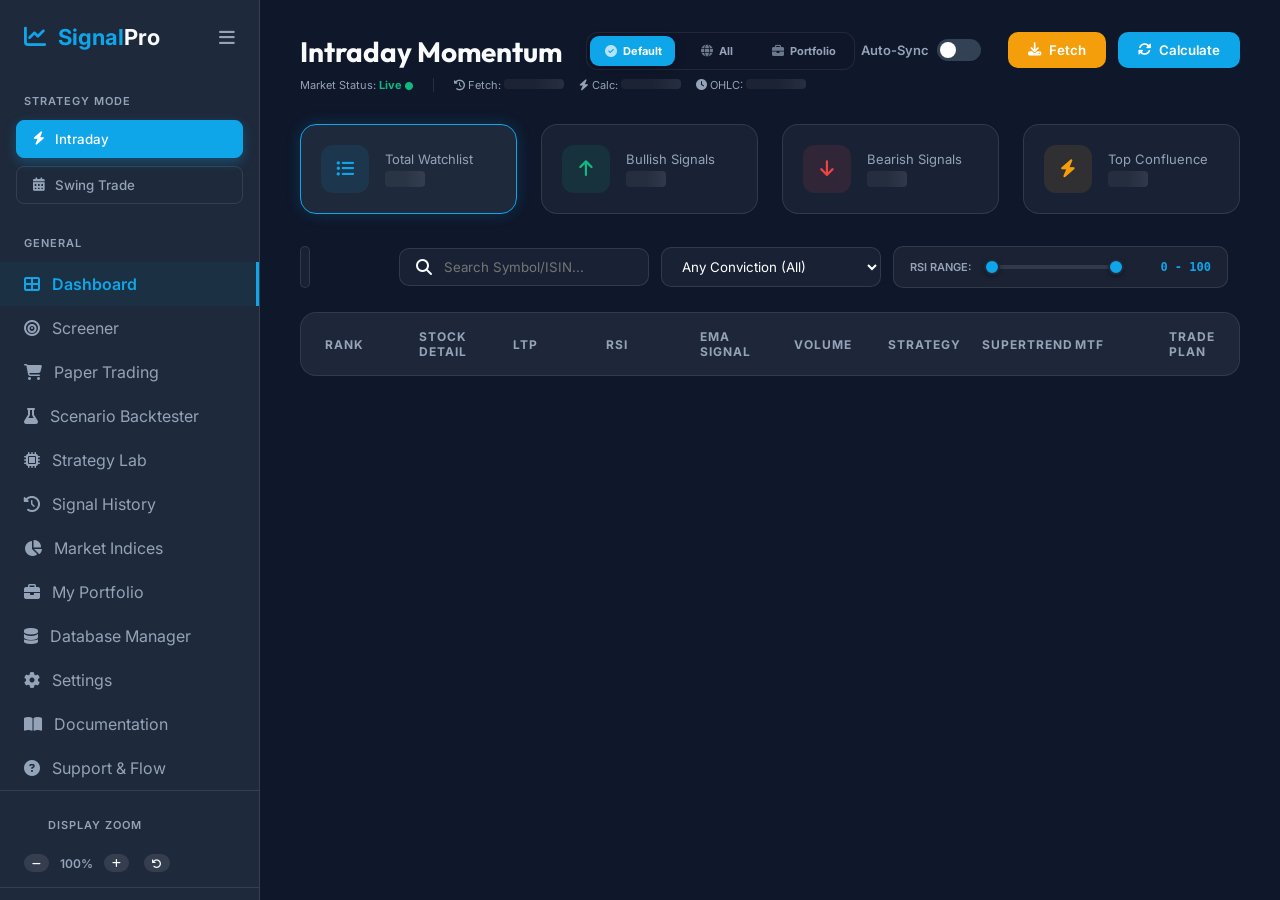
==== index.html @ bed094f0 "Improvement: Indices" ====
<!DOCTYPE html>
<html lang="en">

<head>
    <meta charset="UTF-8">
    <meta name="viewport" content="width=device-width, initial-scale=1.0">
    <title>StockSignal Pro | Indian Equity Intel</title>
    <link rel="preconnect" href="https://fonts.googleapis.com">
    <link rel="preconnect" href="https://fonts.gstatic.com" crossorigin>
    <link
        href="https://fonts.googleapis.com/css2?family=Inter:wght@300;400;500;600;700&family=Outfit:wght@400;600;700&display=swap"
        rel="stylesheet">
    <link rel="stylesheet" href="/static/styles.css" onerror="this.href='styles.css'">
    <link rel="stylesheet" href="https://cdnjs.cloudflare.com/ajax/libs/font-awesome/6.4.0/css/all.min.css">
    <link rel="icon" type="image/x-icon" href="https://v6fincorp.com/favicon.ico">
    <!-- Mermaid.js deferred to avoid blocking initial load -->
    <script defer src="https://cdn.jsdelivr.net/npm/mermaid@10/dist/mermaid.min.js"></script>
    <style>
        @keyframes skeleton-pulse {
            0% { background-position: 200% 0; }
            100% { background-position: -200% 0; }
        }
        .skeleton-box {
            height: 14px;
            background: linear-gradient(90deg, rgba(255,255,255,0.05) 25%, rgba(255,255,255,0.1) 50%, rgba(255,255,255,0.05) 75%);
            background-size: 200% 100%;
            animation: skeleton-pulse 1.5s infinite linear;
            border-radius: 4px;
            width: 100%;
        }
        .skeleton-row td {
            padding: 16px 12px !important;
        }
        .skeleton-circle {
            width: 24px;
            height: 24px;
            border-radius: 50%;
            background: linear-gradient(90deg, rgba(255,255,255,0.05) 25%, rgba(255,255,255,0.1) 50%, rgba(255,255,255,0.05) 75%);
            background-size: 200% 100%;
            animation: skeleton-pulse 1.5s infinite linear;
        }
    </style>
</head>

<body class="dark-theme">
    <div class="app-container">
        <aside class="sidebar" id="main-sidebar">
            <div class="logo">
                <div class="logo-text">
                    <i class="fas fa-chart-line"></i>
                    <span>Signal<span>Pro</span></span>
                </div>
                <button class="dock-btn" onclick="toggleSidebar()"><i class="fas fa-bars"></i></button>
            </div>

            <nav class="nav-menu">
                <div class="nav-label">Strategy Mode</div>
                <div class="mode-toggles">
                    <button id="mode-intraday" class="mode-btn active" onclick="setMode('intraday')">
                        <i class="fas fa-bolt"></i> <span>Intraday</span>
                    </button>
                    <button id="mode-swing" class="mode-btn" onclick="setMode('swing')">
                        <i class="fas fa-calendar-alt"></i> <span>Swing Trade</span>
                    </button>
                </div>

                <div class="nav-label">General</div>
                <a href="#" class="nav-item active" id="nav-dashboard" onclick="switchTab('dashboard')"><i
                        class="fas fa-th-large"></i> <span>Dashboard</span></a>
                <a href="#" class="nav-item" id="nav-pro-screener" onclick="switchTab('pro-screener')"><i
                        class="fas fa-bullseye"></i> <span>Screener</span></a>
                <a href="#" class="nav-item" id="nav-trades" onclick="switchTab('trades')"><i
                        class="fas fa-shopping-cart"></i> <span>Paper Trading</span></a>
                <a href="#" class="nav-item" id="nav-scenario-builder" onclick="switchTab('scenario-builder')"><i
                        class="fas fa-flask"></i> <span>Scenario Backtester</span></a>
                <a href="#" class="nav-item" id="nav-strategy-lab" onclick="switchTab('strategy-lab')">
                    <i class="fas fa-microchip"></i> <span>Strategy Lab</span></a>
                <a href="#" class="nav-item" id="nav-history" onclick="switchTab('history')"><i
                        class="fas fa-history"></i> <span>Signal History</span></a>
                <a href="#" class="nav-item" id="nav-indices" onclick="switchTab('indices')">
                    <i class="fas fa-chart-pie"></i> <span>Market Indices</span>
                </a>
                <a href="#" class="nav-item" id="nav-portfolio" onclick="switchTab('portfolio')">
                    <i class="fas fa-briefcase"></i> <span>My Portfolio</span>
                </a>
                <a href="#" class="nav-item" id="nav-db-manager" onclick="switchTab('db-manager')"><i
                        class="fas fa-database"></i> <span>Database Manager</span></a>
                <a href="#" class="nav-item" id="nav-settings" onclick="switchTab('settings')"><i
                        class="fas fa-cog"></i>
                    <span>Settings</span></a>
                <a href="/static/documentation.html" target="_blank" class="nav-item" id="nav-documentation">
                    <i class="fas fa-book-open"></i> <span>Documentation</span>
                </a>
                <a href="#" class="nav-item" id="nav-support" onclick="switchTab('support')"><i
                        class="fas fa-question-circle"></i>
                    <span>Support & Flow</span></a>
            </nav>

            <div class="sidebar-zoom"
                style="padding: 15px 24px; border-top: 1px solid var(--border-color); margin-top: auto;">
                <div class="nav-label" style="margin-bottom: 10px;">Display Zoom</div>
                <div style="display: flex; align-items: center; gap: 10px;">
                    <button class="btn btn-dim" style="padding: 4px 8px; font-size: 10px;"
                        onclick="adjustZoom(-0.05)"><i class="fas fa-minus"></i></button>
                    <span id="zoom-level-text"
                        style="font-size: 12px; font-weight: 600; color: var(--text-dim); min-width: 35px; text-align: center;">100%</span>
                    <button class="btn btn-dim" style="padding: 4px 8px; font-size: 10px;" onclick="adjustZoom(0.05)"><i
                            class="fas fa-plus"></i></button>
                    <button class="btn btn-dim" style="padding: 4px 8px; font-size: 10px; margin-left: 5px;"
                        onclick="resetZoom()" title="Reset"><i class="fas fa-undo"></i></button>
                </div>
            </div>

            <div class="sidebar-footer">
                <div class="user-info" style="position: relative;">
                    <img src="https://ui-avatars.com/api/?name=User+Name&background=0284c7&color=fff" alt="User">
                    <div style="flex: 1;">
                        <div class="user-name">V6 Admin</div>
                        <div class="user-status">Authorized Consultant</div>
                    </div>
                    <button class="dock-btn" onclick="logoutSession()" title="Logout"
                        style="font-size: 14px; opacity: 0.6;">
                        <i class="fas fa-sign-out-alt"></i>
                    </button>
                </div>
            </div>
        </aside>

        <!-- Main Content -->
        <main class="main-content" id="dashboard-view">
            <header class="top-header">
                <div class="header-left">
                    <div style="display: flex; align-items: center; gap: 24px;">
                        <h1 id="page-title" style="margin-bottom: 0;">Intraday Momentum</h1>
                        
                        <div class="universe-selector" id="universe-nav" style="margin-right: 0;">
                            <div class="universe-slider" id="uni-slider"></div>
                            <div class="universe-option active" onclick="setUniverse('default')" title="Standard watchlist">
                                <i class="fas fa-check-circle"></i> Default
                            </div>
                            <div class="universe-option" onclick="setUniverse('all')" title="All market stocks">
                                <i class="fas fa-globe"></i> All
                            </div>
                            <div class="universe-option" onclick="setUniverse('portfolio')" title="My demat holdings">
                                <i class="fas fa-briefcase"></i> Portfolio
                            </div>
                        </div>
                    </div>
                    <div class="subtitle text-dim"
                        style="display: flex; align-items: center; gap: 20px; font-size: 11px; margin-top: 8px;">
                        <span>Market Status: <span class="text-success" style="font-weight: 700;">Live <i
                                    class="fas fa-circle blink"></i></span></span>
                        <div
                            style="display: flex; gap: 15px; border-left: 1px solid var(--border-color); padding-left: 20px;">
                            <div><i class="fas fa-history"></i> Fetch: <span id="last-fetch-time"
                                    style="color:var(--text);font-weight:600;"><div class="skeleton-box" style="width:60px;display:inline-block;height:10px;"></div></span></div>
                            <div><i class="fas fa-bolt"></i> Calc: <span id="last-calc-time"
                                    style="color:var(--text);font-weight:600;"><div class="skeleton-box" style="width:60px;display:inline-block;height:10px;"></div></span></div>
                            <div><i class="fas fa-clock"></i> OHLC: <span id="latest-ohlc-time"
                                    style="color:var(--text);font-weight:600;"><div class="skeleton-box" style="width:60px;display:inline-block;height:10px;"></div></span></div>
                        </div>
                    </div>
                </div>
                <div class="header-right" style="display: flex; gap: 12px; align-items: center; align-self: flex-start;">
                    <div class="auto-sync-toggle"
                         style="display: flex; align-items: center; gap: 8px; margin-right: 15px;">
                        <span class="text-dim" style="font-size: 13px; font-weight: 600;"
                              id="auto-sync-label">Auto-Sync</span>
                        <label class="switch" style="margin: 0;">
                            <input type="checkbox" id="auto-sync-switch" onchange="toggleAutoSync()">
                            <span class="slider round"></span>
                        </label>
                    </div>
                    <button class="btn btn-primary" onclick="fetchMarketData()" id="fetch-data-btn"
                        style="background: var(--amber); border-color: var(--amber);">
                        <i class="fas fa-download" id="fetch-icon"></i> Fetch
                    </button>
                    <button class="btn btn-primary" onclick="stopFetch()" id="stop-fetch-btn"
                        style="background: var(--danger); border-color: var(--danger); display: none;">
                        <i class="fas fa-stop-circle"></i> Stop Fetch
                    </button>
                    <button class="btn btn-primary" onclick="refreshSignals()" id="calc-signals-btn">
                        <i class="fas fa-sync-alt" id="refresh-icon"></i> Calculate
                    </button>
                </div>
            </header>

            <!-- Stats Bar -->
            <section class="stats-grid">
                <div class="stat-card active-filter" id="card-all" onclick="setStatFilter('all')">
                    <div class="stat-icon bg-blue-trans"><i class="fas fa-list-ul"></i></div>
                    <div class="stat-info">
                        <span class="stat-label">Total Watchlist</span>
                        <span class="stat-value" id="stat-total"><div class="skeleton-box" style="width:40px;height:16px;"></div></span>
                    </div>
                </div>
                <div class="stat-card" id="card-bullish" onclick="setStatFilter('bullish')">
                    <div class="stat-icon bg-success-trans"><i class="fas fa-arrow-up"></i></div>
                    <div class="stat-info">
                        <span class="stat-label">Bullish Signals</span>
                        <span class="stat-value" id="stat-bullish"><div class="skeleton-box" style="width:40px;height:16px;"></div></span>
                    </div>
                </div>
                <div class="stat-card" id="card-bearish" onclick="setStatFilter('bearish')">
                    <div class="stat-icon bg-danger-trans"><i class="fas fa-arrow-down"></i></div>
                    <div class="stat-info">
                        <span class="stat-label">Bearish Signals</span>
                        <span class="stat-value" id="stat-bearish"><div class="skeleton-box" style="width:40px;height:16px;"></div></span>
                    </div>
                </div>
                <div class="stat-card" id="card-confluence" onclick="setStatFilter('confluence')">
                    <div class="stat-icon bg-amber-trans"><i class="fas fa-bolt"></i></div>
                    <div class="stat-info">
                        <span class="stat-label">Top Confluence</span>
                        <span class="stat-value" id="stat-confluence"><div class="skeleton-box" style="width:40px;height:16px;"></div></span>
                    </div>
                </div>
            </section>

            <!-- Refresh Progress (Initially Hidden) -->
            <!-- Isolated HUDs for Job Progress -->
            <div id="job-hud-swing" class="job-hud hidden">
                <div class="hud-main">
                    <div class="hud-info">
                        <i class="fas fa-sync fa-spin"></i>
                        <span id="hud-status-swing">Processing Swing Data...</span>
                        <span id="hud-percent-swing" class="hud-percent">0%</span>
                    </div>
                    <div class="hud-progress-track">
                        <div id="hud-bar-swing" class="hud-progress-fill" style="width: 0%;"></div>
                    </div>
                    <div class="hud-actions">
                        <button class="hud-btn" onclick="toggleHudExpand('swing')" title="Toggle Console">
                            <i class="fas fa-terminal"></i>
                        </button>
                        <button class="hud-btn stop-btn" onclick="stopFetch()" title="Emergency Stop">
                            <i class="fas fa-times-circle"></i>
                        </button>
                    </div>
                </div>
                <div id="hud-console-swing" class="hud-console hidden"></div>
            </div>

            <div id="job-hud-intraday" class="job-hud hidden">
                <div class="hud-main">
                    <div class="hud-info">
                        <i class="fas fa-bolt fa-spin"></i>
                        <span id="hud-status-intraday">Processing Intraday...</span>
                        <span id="hud-percent-intraday" class="hud-percent">0%</span>
                    </div>
                    <div class="hud-progress-track">
                        <div id="hud-bar-intraday" class="hud-progress-fill" style="width: 0%;"></div>
                    </div>
                    <div class="hud-actions">
                        <button class="hud-btn" onclick="toggleHudExpand('intraday')" title="Toggle Console">
                            <i class="fas fa-terminal"></i>
                        </button>
                        <button class="hud-btn stop-btn" onclick="stopFetch()" title="Emergency Stop">
                            <i class="fas fa-times-circle"></i>
                        </button>
                    </div>
                </div>
                <div id="hud-console-intraday" class="hud-console hidden"></div>
            </div>

            <!-- Sector Sentiment Widget -->
            <div id="sector-sentiment-container" class="sector-sentiment-bar hidden collapsed">
                <!-- Dynamic Sector Badges here -->
            </div>

            <!-- Filters and Timeframes -->
            <div class="controls-row">
                <div class="timeframe-selector" id="timeframe-container">
                    <!-- Dynamic Timeframes -->
                </div>
                <div class="filters" style="display: flex; gap: 12px; align-items: center;">
                    <div class="search-box" style="margin: 0; width: 250px;">
                        <i class="fas fa-search"></i>
                        <input type="text" id="search-input" placeholder="Search Symbol/ISIN..."
                            oninput="renderSignals()">
                    </div>
                    <select class="select-input" id="filter-rank" onchange="renderSignals()">
                        <option value="all">Any Conviction (All)</option>
                        <option value="3">Bullish Confluence (3+)</option>
                        <option value="-3">Bearish Confluence (≤ -3)</option>
                        <option value="top">Top Conviction (±4)</option>
                    </select>

                    <div class="rsi-filter-wrapper">
                        <span
                            style="font-size: 11px; font-weight: 600; color: var(--text-dim); text-transform: uppercase;">RSI
                            Range:</span>
                        <div class="rsi-slider-container">
                            <div class="rsi-slider-track"></div>
                            <div class="rsi-slider-range" id="rsi-slider-range"></div>
                            <input type="range" id="filter-rsi-min" min="0" max="100" value="0" step="1">
                            <input type="range" id="filter-rsi-max" min="0" max="100" value="100" step="1">
                        </div>
                        <div class="rsi-values" id="rsi-range-label">0 - 100</div>
                    </div>
                    <div id="main-col-toggle-container"></div>
                </div>
            </div>

            <!-- Signal Table -->
            <div class="table-container">
                <table class="signal-table" id="main-signal-table">
                    <thead>
                        <tr>
                            <th>Rank</th>
                            <th>Stock Detail</th>
                            <th>LTP</th>
                            <th>RSI</th>
                            <th>EMA Signal</th>
                            <th>Volume</th>
                            <th>Strategy</th>
                            <th>Supertrend</th>
                            <th>MTF</th>
                            <th>Trade Plan</th>
                        </tr>
                    </thead>
                    <tbody id="signal-tbody">
                        <!-- Mock Rows Generated by JS -->
                    </tbody>
                </table>
            </div>
        </main>

        <!-- SCREENER VIEW -->
        <main class="main-content hidden" id="pro-screener-view">
            <header class="top-header">
                <div class="header-left">
                    <h1 id="page-title-pro">High-Conviction Screener</h1>
                    <p class="text-dim">Absolute Rank 4-5 signals with high probability trade setups</p>
                </div>
            </header>

            <div class="controls-row"
                style="margin-bottom: 24px; padding: 12px 16px; background: rgba(0,0,0,0.2); border-radius: 12px; border: 1px solid var(--border-color);">
                <div style="display: flex; flex-wrap: wrap; gap: 12px; align-items: center; width: 100%;">
                    <!-- Row 1: Search & Basic Filters -->
                    <div class="search-box" style="margin: 0; width: 220px;">
                        <i class="fas fa-search"></i>
                        <input type="text" id="screener-search" placeholder="Search Symbol..."
                            oninput="applyScreenerFilters()">
                    </div>
                    <select class="select-input" id="screener-filter-tf" onchange="renderProScreener()"
                        style="width: 120px;">
                        <option value="all">Timeframe: All</option>
                        <option value="5m">5 Minute</option>
                        <option value="15m">15 Minute</option>
                        <option value="30m">30 Minute</option>
                        <option value="60m">1 Hour</option>
                        <option value="1d">Daily</option>
                        <option value="1w">Weekly</option>
                        <option value="1mo">Monthly</option>
                    </select>

                    <select class="select-input" id="screener-filter-dir" onchange="applyScreenerFilters()"
                        style="width: 110px;">
                        <option value="all">Direction: All</option>
                        <option value="buy">BUY Only</option>
                        <option value="sell">SELL Only</option>
                    </select>

                    <select class="select-input" id="screener-filter-strat" onchange="applyScreenerFilters()"
                        style="width: 140px;">
                        <option value="all">Trade Plan: All</option>
                        <option value="PERFECT_BUY">Perfect Buy</option>
                        <option value="PERFECT_SELL">Perfect Sell</option>
                        <option value="DMA_BOUNCE">Support Bounce</option>
                        <option value="OVEREXTENDED">Overextended</option>
                    </select>

                    <select class="select-input" id="screener-filter-custom" onchange="onScreenerCustomStrategyChange()"
                        style="max-width: 280px; border-color: var(--primary);">
                        <option value="none">Default Confluence Ranking</option>
                    </select>

                    <!-- Compact Dynamic Dynamic Inputs for Target/SL -->
                    <div
                        style="display: flex; align-items: center; gap: 14px; background: rgba(255,255,255,0.03); padding: 4px 12px; border-radius: 8px; border: 1px solid rgba(255,255,255,0.05); height: 38px;">

                        <!-- Target Range -->
                        <div style="display: flex; align-items: center; gap: 8px;">
                            <span
                                style="font-size: 10px; font-weight: 700; color: var(--success); text-transform: uppercase; white-space: nowrap;">Target</span>
                            <div
                                style="display: flex; align-items: center; background: rgba(0,0,0,0.2); border-radius: 4px; border: 1px solid var(--border-color); overflow: hidden;">
                                <input type="number" id="screener-target-min" value="0.0" step="0.5" min="0" max="100"
                                    style="width: 50px; height: 26px; background: transparent; border: none; color: var(--text-main); font-weight: 700; text-align: center; font-size: 13px;"
                                    oninput="applyScreenerFilters()" title="Min Target %">
                                <span style="opacity: 0.3; color: var(--text-dim); padding: 0 4px;">:</span>
                                <input type="number" id="screener-target-max" value="100.0" step="0.5" min="0" max="100"
                                    style="width: 50px; height: 26px; background: transparent; border: none; color: var(--text-main); font-weight: 700; text-align: center; font-size: 13px;"
                                    oninput="applyScreenerFilters()" title="Max Target %">
                                <span
                                    style="margin-right: 6px; font-size: 11px; color: var(--success); font-weight: 700; margin-left: 2px;">%</span>
                            </div>
                        </div>

                        <div style="width: 1px; height: 18px; background: var(--border-color); margin: 0 2px;"></div>

                        <!-- SL Range -->
                        <div style="display: flex; align-items: center; gap: 8px;">
                            <span
                                style="font-size: 10px; font-weight: 700; color: var(--danger); text-transform: uppercase; white-space: nowrap;">SL</span>
                            <div
                                style="display: flex; align-items: center; background: rgba(0,0,0,0.2); border-radius: 4px; border: 1px solid var(--border-color); overflow: hidden;">
                                <input type="number" id="screener-sl-min" value="0.0" step="0.2" min="0" max="100"
                                    style="width: 50px; height: 26px; background: transparent; border: none; color: var(--text-main); font-weight: 700; text-align: center; font-size: 13px;"
                                    oninput="applyScreenerFilters()" title="Min SL %">
                                <span style="opacity: 0.3; color: var(--text-dim); padding: 0 4px;">:</span>
                                <input type="number" id="screener-sl-max" value="10.0" step="0.2" min="0" max="100"
                                    style="width: 50px; height: 26px; background: transparent; border: none; color: var(--text-main); font-weight: 700; text-align: center; font-size: 13px;"
                                    oninput="applyScreenerFilters()" title="Max SL %">
                                <span
                                    style="margin-right: 6px; font-size: 11px; color: var(--danger); font-weight: 700; margin-left: 2px;">%</span>
                            </div>
                        </div>
                    </div>
                </div>
            </div>

            <div id="screener-sentiment-placeholder"></div>

            <div class="table-container">
                <table class="signal-table" id="screener-table">
                    <thead>
                        <tr>
                            <th>Conviction Rank</th>
                            <th>Stock</th>
                            <th>Current Price</th>
                            <th>Trade Plan (Strategy)</th>
                            <th class="formation-col">Formation</th>
                            <th class="pattern-name-col">Pattern Name</th>
                            <th>Accumulation Zone</th>
                            <th>Targets</th>
                            <th>Stop Loss</th>
                            <th>Score</th>
                            <th>Action</th>
                        </tr>
                    </thead>
                    <tbody id="screener-tbody">
                        <tr id="screener-empty-row">
                            <td colspan="11" style="text-align:center; padding:40px; color:var(--text-dim);">No
                                high-conviction signals found yet. Run signals calculation.</td>
                        </tr>
                    </tbody>
                </table>
            </div>
        </main>

        <!-- ACTIVE TRADES / PAPER TRADING VIEW -->
        <main class="main-content hidden" id="trades-view">
            <header class="top-header">
                <div class="header-left">
                    <h1>Active Paper Trades</h1>
                    <p class="text-dim">Track your live forward-test performance without capital risk</p>
                </div>
                <div class="header-right">
                    <div class="stat-card" style="padding: 10px 20px;">
                        <span class="label">Total P&L</span>
                        <div class="value" id="trades-total-pnl">₹0.00</div>
                    </div>
                </div>
            </header>

            <div class="table-container">
                <table class="signal-table" id="active-trades-table">
                    <thead>
                        <tr>
                            <th>Timeframe</th>
                            <th>Stock</th>
                            <th>Entry Price</th>
                            <th>LTP</th>
                            <th>Qty</th>
                            <th>P&L</th>
                            <th>P&L %</th>
                            <th>Action</th>
                        </tr>
                    </thead>
                    <tbody id="active-trades-tbody">
                        <tr>
                            <td colspan="8" style="text-align:center; padding:40px; color:var(--text-dim);">No active
                                trades. Go to Pro Screener or Dashboard to commit a trade.</td>
                        </tr>
                    </tbody>
                </table>
            </div>
        </main>

        <main class="main-content hidden" id="scenario-builder-view">
            <header class="top-header">
                <div class="header-left">
                    <h1 id="page-title-sb">Advanced Scenario Backtester</h1>
                    <p class="subtitle text-dim">Engine: <span class="text-success">Pandas-TA <i
                                class="fas fa-check-circle"></i></span></p>
                </div>
                <div class="header-right">
                    <div class="mode-toggles">
                        <button class="mode-btn active"
                            style="background: var(--success); border-color: var(--success);">HISTORICAL
                            BACKTEST</button>
                    </div>
                </div>
            </header>

            <div class="strategy-builder-form bg-card"
                style="background: var(--card-bg); border-radius: 12px; border: 1px solid var(--border-color); overflow: hidden;">
                <div
                    style="padding: 24px; border-bottom: 1px solid var(--border-color); background: rgba(14, 165, 233, 0.05);">
                    <h3 style="font-size: 18px; display: flex; align-items: center; gap: 8px; color: var(--primary);"><i
                            class="fas fa-calendar-alt"></i> Step 1: Scenario Context</h3>
                    <p class="text-dim" style="font-size: 13px; margin-top: 5px;">Define market environment constraints
                        & targeting.</p>

                    <div class="settings-grid" style="grid-template-columns: 1fr 1fr 1fr; margin-top: 16px;">
                        <div class="control-field">
                            <label>Target Stock Symbol <span class="text-dim"
                                    style="font-weight: normal;">(Optional)</span></label>
                            <input type="text" id="sb-symbol" class="select-input"
                                placeholder="Leave blank to scan ALL mapped dashboard stocks"
                                list="sb-symbol-suggestions">
                            <datalist id="sb-symbol-suggestions"></datalist>
                        </div>
                        <div class="control-field">
                            <label>Day Type / Volatility</label>
                            <select class="select-input">
                                <option>Normal Days (Mon, Wed, Fri)</option>
                                <option>Volatile/Expiry Days (Tue, Thu)</option>
                                <option>All Days</option>
                            </select>
                        </div>
                        <div class="control-field">
                            <label>Primary Timeframe</label>
                            <select id="sb-primary-tf" class="select-input">
                                <option>5 Minutes</option>
                                <option selected>15 Minutes</option>
                                <option>30 Minutes</option>
                                <option>Daily (Swing)</option>
                                <option>Weekly (Swing)</option>
                                <option>Monthly (Swing)</option>
                            </select>
                        </div>
                    </div>
                </div>

                <div style="padding: 24px; border-bottom: 1px solid var(--border-color);">
                    <h3 style="font-size: 18px; display: flex; align-items: center; gap: 8px; color: var(--success);"><i
                            class="fas fa-arrow-right-to-bracket"></i> Step 2: Staggered Entry Trigger</h3>
                    <p class="text-dim" style="font-size: 13px; margin-top: 5px;">Condition to trigger entry block
                        scaling. (e.g. BUY RSI 26-32, SELL RSI 68-78)</p>

                    <div style="display: flex; gap: 12px; align-items: center; margin-top: 16px; flex-wrap: wrap;">
                        <span class="text-main" style="font-weight: 500;">Action</span>
                        <select id="sb-action" class="select-input" style="width: auto; font-weight: bold;">
                            <option>BUY (Long) Entry</option>
                            <option>SELL (Short) Entry</option>
                        </select>
                        <span class="text-main" style="font-weight: 500; margin-left: 10px;">When</span>
                        <select class="select-input" style="width: auto;">
                            <option>RSI</option>
                            <option>EMA</option>
                        </select>
                        <span class="text-main" style="font-weight: 500;">is</span>
                        <select class="select-input" style="width: auto;">
                            <option>Between</option>
                            <option>Greater Than</option>
                            <option>Less Than</option>
                        </select>
                        <input type="number" id="sb-rsi-min" class="select-input" value="26" style="width: 80px;">
                        <span class="text-main" style="font-weight: 500;">and</span>
                        <input type="number" id="sb-rsi-max" class="select-input" value="32" style="width: 80px;">
                    </div>

                    <div
                        style="margin-top: 24px; background: rgba(0,0,0,0.2); padding: 16px; border-radius: 8px; border: 1px solid var(--border-color);">
                        <h4 style="font-size: 14px; margin-bottom: 12px;">Tranches (Averaging Down)</h4>

                        <div style="display: flex; align-items: center; gap: 12px; margin-bottom: 8px;">
                            <div style="width: 80px; font-size: 13px;" class="text-dim">Tranche 1:</div>
                            <input type="number" id="sb-tr1-weight" class="select-input" value="50"
                                style="width: 70px;"> <span class="text-dim">%</span>
                            <span class="text-dim" style="font-size: 13px;">at Base Trigger</span>
                        </div>
                        <div style="display: flex; align-items: center; gap: 12px; margin-bottom: 8px;">
                            <div style="width: 80px; font-size: 13px;" class="text-dim">Tranche 2:</div>
                            <input type="number" id="sb-tr2-weight" class="select-input" value="25"
                                style="width: 70px;"> <span class="text-dim">%</span>
                            <span class="text-dim" style="font-size: 13px;">when price drops</span>
                            <input type="number" id="sb-tr2-price" step="0.1" class="select-input" value="0.1"
                                style="width: 80px;"> <span class="text-dim">% below entry</span>
                        </div>
                        <div style="display: flex; align-items: center; gap: 12px;">
                            <div style="width: 80px; font-size: 13px;" class="text-dim">Tranche 3:</div>
                            <input type="number" id="sb-tr3-weight" class="select-input" value="25"
                                style="width: 70px;"> <span class="text-dim">%</span>
                            <span class="text-dim" style="font-size: 13px;">when price drops further by</span>
                            <input type="number" id="sb-tr3-price" step="0.1" class="select-input" value="0.1"
                                style="width: 80px;"> <span class="text-dim">%</span>
                        </div>
                    </div>
                </div>

                <div style="padding: 24px; border-bottom: 1px solid var(--border-color);">
                    <h3 style="font-size: 18px; display: flex; align-items: center; gap: 8px; color: var(--danger);"><i
                            class="fas fa-sign-out-alt"></i> Step 3: Dynamic Exits</h3>
                    <p class="text-dim" style="font-size: 13px; margin-top: 5px;">Define Stop Loss from Avg Entry, and
                        Multi-Level targets.</p>

                    <div
                        style="display: flex; align-items: center; gap: 12px; margin-top:16px; margin-bottom: 24px; background: rgba(239, 68, 68, 0.05); padding: 12px; border-radius: 8px; border: 1px dashed rgba(239, 68, 68, 0.3);">
                        <span class="text-danger" style="font-weight: 600; width: 80px;">Stop Loss:</span>
                        <input type="number" id="sb-sl" step="0.01" class="select-input" value="0.21"
                            style="width: 80px;"> <span class="text-dim">% from Average Entry</span>
                    </div>

                    <div
                        style="margin-top: 16px; background: rgba(0,0,0,0.2); padding: 16px; border-radius: 8px; border: 1px solid var(--border-color);">
                        <div style="display: flex; align-items: center; gap: 12px; margin-bottom: 16px;">
                            <div style="width: 70px; font-weight: 600; color: var(--success);">Target 1:</div>
                            <input type="number" id="sb-t1-weight" class="select-input" value="50" style="width: 70px;">
                            <span class="text-dim">% exit at Fixed P&L</span>
                            <input type="number" id="sb-t1-price" step="0.01" class="select-input" value="0.49"
                                style="width: 80px;">
                            <span class="text-dim">%</span>
                            <span class="text-main" style="font-weight: 600; margin: 0 10px;">OR</span>
                            <select id="sb-t1-trigger" class="select-input" style="width: 140px;">
                                <option value="st5">Supertrend (5m)</option>
                                <option value="st15">Supertrend (15m)</option>
                            </select>
                            <span class="text-dim">breaks.</span>
                        </div>
                        <div style="display: flex; align-items: center; gap: 12px;">
                            <div style="width: 70px; font-weight: 600; color: var(--success);">Target 2:</div>
                            <input type="number" id="sb-t2-weight" class="select-input" value="50" style="width: 70px;">
                            <span class="text-dim">% exit at Fixed P&L</span>
                            <input type="number" id="sb-t2-price" step="0.01" class="select-input" value="0.90"
                                style="width: 80px;">
                            <span class="text-dim">%</span>
                            <span class="text-main" style="font-weight: 600; margin: 0 10px;">OR</span>
                            <select id="sb-t2-trigger" class="select-input" style="width: 140px;">
                                <option value="st15">Supertrend (15m)</option>
                                <option value="st5">Supertrend (5m)</option>
                            </select>
                            <span class="text-main" style="font-weight: 500;">minus</span>
                            <input type="number" id="sb-t2-adj" step="0.1" class="select-input" value="0.2"
                                style="width: 70px;"> <span class="text-dim">%</span>
                        </div>
                    </div>
                </div>

                <div
                    style="padding: 24px; background: rgba(255,255,255,0.02); display: flex; justify-content: space-between; align-items: center;">
                    <div class="control-field" style="margin: 0; display:flex; gap: 12px; align-items: center;">
                        <label style="margin: 0;">Backtest Date Range:</label>
                        <input type="date" id="sb-date-start" class="select-input" style="width: auto;">
                        <span class="text-dim">to</span>
                        <input type="date" id="sb-date-end" class="select-input" style="width: auto;">
                    </div>
                    <button id="run-scenario-btn" onclick="runAdvancedBacktest()" class="btn btn-primary"
                        style="padding: 14px 32px; font-weight: 600; font-size: 16px;"><i class="fas fa-play"
                            style="margin-right: 8px;"></i> Run Advanced Backtest</button>
                </div>
            </div>

            <!-- Result Placeholder area -->
            <div style="margin-top: 32px; border-top: 1px solid var(--border-color); padding-top: 24px;">
                <div style="display: flex; justify-content: space-between; align-items: center; margin-bottom: 16px;">
                    <h2 style="font-size: 18px; margin: 0;">Backtest Results Grid</h2>
                    <div id="bt-col-toggle-container"></div>
                </div>
                <div id="sb-results-grid">
                    <div
                        style="background: rgba(0,0,0,0.2); border: 1px dashed var(--border-color); border-radius: 12px; padding: 60px; text-align: center; color: var(--text-dim);">
                        <i class="fas fa-chart-bar fa-3x" style="margin-bottom: 16px; opacity: 0.5;"></i>
                        <h3 style="font-weight: 500;">No Simulation Run Yet</h3>
                        <p style="font-size: 13px;">Configure your strategy parameters above and hit Run to view
                            execution
                            paths and P&L statements.</p>
                    </div>
                </div>
            </div>

        </main>

        <!-- STRATEGY LAB VIEW -->
        <main class="main-content hidden" id="strategy-lab-view">
            <div style="padding: 24px; max-width: 1400px; margin: 0 auto; height: 100%; overflow-y: auto;">
                <!-- Header -->
                <div style="margin-bottom: 32px; display: flex; justify-content: space-between; align-items: flex-end;">
                    <div>
                        <h1 style="font-size: 28px; font-weight: 800; letter-spacing: -0.5px; margin-bottom: 8px;">
                            Confluence <span style="color: var(--primary);">Lab</span> <span class="badge"
                                style="background: var(--primary-trans); color: var(--primary); font-size: 10px; padding: 2px 8px; vertical-align: middle; margin-left: 8px;">PRO</span>
                        </h1>
                        <p style="font-size: 14px; color: var(--text-dim);">Design professional algorithmic strategies
                            with segmented logic blocks.</p>
                    </div>
                    <div style="display: flex; gap: 12px; align-items: center;">
                        <button class="btn btn-dim" onclick="openStrategyHelp()"
                            style="padding: 0 16px; font-weight: 700; height: 48px; border-radius: 10px; border: 1px solid var(--primary-trans); color: var(--primary);">
                            <i class="fas fa-book" style="margin-right: 8px;"></i> Strategy Guide
                        </button>
                        <button class="btn btn-dim" id="toggle-sidebar-btn" onclick="toggleStrategySidebar()"
                            style="padding: 0 16px; font-weight: 700; height: 48px; border-radius: 10px; border: 1px solid var(--border-color); margin-right: 12px;">
                            <i class="fas fa-columns" style="margin-right: 8px;"></i> Sidebar
                        </button>
                        <button class="btn btn-dim" id="toggle-strat-form" onclick="toggleStrategyForm()"
                            style="padding: 0 16px; font-weight: 700; height: 48px; border-radius: 10px; border: 1px solid var(--border-color);">
                            <i class="fas fa-compress-alt" style="margin-right: 8px;"></i> <span
                                id="toggle-strat-text">Collapse Form</span>
                        </button>
                    </div>
                </div>

                <div id="strategy-editor-container"
                    style="display: grid; grid-template-columns: minmax(0, 1fr) 340px; gap: 24px; align-items: start; transition: all 0.3s ease;">

                    <!-- Left Column: Editor & Explainer -->
                    <div style="display: flex; flex-direction: column; gap: 24px;">

                        <!-- Segmented Strategy Editor -->
                        <div class="bg-card"
                            style="padding: 24px; border-radius: 12px; border: 1px solid var(--border-color); box-shadow: 0 10px 40px rgba(0,0,0,0.25);">

                            <!-- Header Row: Name & Action -->
                            <div
                                style="display: grid; grid-template-columns: 240px 1fr 130px 140px; gap: 16px; align-items: end; background: rgba(0,0,0,0.15); padding: 20px; border-radius: 12px; margin-bottom: 24px; border: 1px solid var(--border-color);">
                                <div class="control-field" style="margin: 0;">
                                    <label style="font-size: 11px; color: var(--primary);">Load Saved Blueprint</label>
                                    <select id="strat-id-select" class="select-input" style="height: 48px;"
                                        onchange="onStratSelectChange()">
                                        <option value="">+ New Blueprint</option>
                                    </select>
                                </div>
                                <div class="control-field" style="margin: 0;">
                                    <label style="font-size: 11px; color: var(--primary);">Blueprint Name</label>
                                    <input type="text" id="strat-name" class="select-input"
                                        placeholder="e.g. RSI Dip Buyer" style="height: 48px; font-weight: 700;">
                                </div>
                                <div class="control-field" style="margin: 0;">
                                    <label style="font-size: 11px; color: var(--primary);">Action</label>
                                    <select id="strat-side" class="select-input"
                                        style="height: 48px; font-weight: 800; color: var(--success);">
                                        <option value="BUY">BUY / LONG</option>
                                        <option value="SELL">SELL / SHORT</option>
                                    </select>
                                </div>
                                <div class="control-field" style="margin: 0;">
                                    <label style="font-size: 11px; color: var(--primary);">Base Timeframe</label>
                                    <select id="strat-timeframe" class="select-input" style="height: 48px;">
                                        <option value="1d">Daily</option>
                                        <option value="1w">Weekly</option>
                                        <option value="1mo">Monthly</option>
                                        <option value="60m">1 Hour</option>
                                        <option value="15m">15 Min</option>
                                        <option value="5m">5 Min</option>
                                    </select>
                                </div>
                            </div>

                            <!-- Global Builder Mode Toggle -->
                            <div style="display: flex; justify-content: center; margin-bottom: 32px;">
                                <div class="builder-mode-toggle">
                                    <div id="btn-global-query" class="mode-toggle-btn active"
                                        onclick="setGlobalEditorMode('query')">
                                        <i class="fas fa-code" style="margin-right: 6px;"></i> Query DSL (Coder)
                                    </div>
                                    <div id="btn-global-visual" class="mode-toggle-btn"
                                        onclick="setGlobalEditorMode('visual')">
                                        <i class="fas fa-layer-group" style="margin-right: 6px;"></i> Visual Builder
                                        (Form)
                                    </div>
                                </div>
                            </div>

                            <!-- Logic Blocks: Segmented into Entry, Exit, Risk & Growth -->
                            <div
                                style="display: grid; grid-template-columns: minmax(0, 1fr) minmax(0, 1fr); gap: 24px; margin-bottom: 24px;">
                                <!-- Column 1: Entry & Target -->
                                <div style="display: flex; flex-direction: column; gap: 24px; min-width: 0;">
                                    <div style="position: relative;">
                                        <div class="segment-header" onclick="toggleStrategySegment('entry')">
                                            <label
                                                style="display: flex; align-items: center; gap: 8px; font-size: 12px; font-weight: 800; color: var(--success); margin: 0; text-transform: uppercase; letter-spacing: 1px; cursor: pointer;">
                                                <i class="fas fa-sign-in-alt"></i> 1. Entry Condition
                                            </label>
                                            <i class="fas fa-chevron-up text-dim" id="icon-segment-entry"></i>
                                        </div>

                                        <div id="content-segment-entry" class="segment-content">
                                            <div id="container-entry-query">
                                                <textarea id="strat-entry-query" class="select-input strategy-textarea"
                                                    style="width: 100%; height: 100px; font-family: 'Fira Code', monospace; font-size: 14px; background: #0d1117; color: #e6edf3; border-radius: 8px; padding: 12px; resize: none; border: 1px solid rgba(16, 185, 129, 0.2);"
                                                    placeholder="e.g. RSI < 35 AND EMA_F > EMA_S"
                                                    oninput="updateStrategyExplainer()"></textarea>
                                            </div>

                                            <div id="container-entry-visual" class="hidden">
                                                <div id="entry-visual-rules">
                                                    <!-- Dynamic Rule Rows -->
                                                </div>
                                                <button class="add-rule-btn" onclick="addVisualRule('entry')">
                                                    <i class="fas fa-plus"></i> Add Condition
                                                </button>
                                            </div>
                                        </div>
                                    </div>
                                    <div style="position: relative;">
                                        <div class="segment-header" onclick="toggleStrategySegment('target')">
                                            <label
                                                style="display: flex; align-items: center; gap: 8px; font-size: 12px; font-weight: 800; color: var(--amber); margin: 0; text-transform: uppercase; letter-spacing: 1px; cursor: pointer;">
                                                <i class="fas fa-crosshairs"></i> 2. Target Criteria (TP)
                                            </label>
                                            <i class="fas fa-chevron-up text-dim" id="icon-segment-target"></i>
                                        </div>
                                        <div id="content-segment-target" class="segment-content">
                                            <div id="container-target-query">
                                                <textarea id="strat-target-query" class="select-input strategy-textarea"
                                                    style="width: 100%; height: 60px; font-family: 'Fira Code', monospace; font-size: 13px; background: #0d1117; color: #e6edf3; border-radius: 8px; padding: 12px; resize: none; border: 1px solid rgba(245, 158, 11, 0.2);"
                                                    placeholder="e.g. 1.5% -or- [1d].ST_V -or- [1h].High"
                                                    oninput="updateStrategyExplainer()"></textarea>
                                            </div>
                                            <div id="container-target-visual" class="hidden">
                                                <div id="target-visual-rules"></div>
                                                <button class="add-rule-btn" onclick="addVisualRule('target')">
                                                    <i class="fas fa-plus"></i> Add Multi-Target
                                                </button>
                                            </div>
                                        </div>
                                    </div>
                                </div>

                                <!-- Column 2: Exit & Stop Loss -->
                                <div style="display: flex; flex-direction: column; gap: 24px; min-width: 0;">
                                    <div style="position: relative;">
                                        <div class="segment-header" onclick="toggleStrategySegment('exit')">
                                            <label
                                                style="display: flex; align-items: center; gap: 8px; font-size: 12px; font-weight: 800; color: var(--primary); margin: 0; text-transform: uppercase; letter-spacing: 1px; cursor: pointer;">
                                                <i class="fas fa-sign-out-alt"></i> 3. Exit Condition
                                            </label>
                                            <i class="fas fa-chevron-up text-dim" id="icon-segment-exit"></i>
                                        </div>

                                        <div id="content-segment-exit" class="segment-content">
                                            <div id="container-exit-query">
                                                <textarea id="strat-exit-query" class="select-input strategy-textarea"
                                                    style="width: 100%; height: 100px; font-family: 'Fira Code', monospace; font-size: 14px; background: #0d1117; color: #e6edf3; border-radius: 8px; padding: 12px; resize: none; border: 1px solid rgba(14, 165, 233, 0.2);"
                                                    placeholder="e.g. SuperTrend == 'SELL'"
                                                    oninput="updateStrategyExplainer()"></textarea>
                                            </div>

                                            <div id="container-exit-visual" class="hidden">
                                                <div id="exit-visual-rules">
                                                    <!-- Dynamic Rule Rows -->
                                                </div>
                                                <button class="add-rule-btn" onclick="addVisualRule('exit')">
                                                    <i class="fas fa-plus"></i> Add Condition
                                                </button>
                                            </div>
                                        </div>
                                    </div>
                                    <div style="position: relative;">
                                        <div class="segment-header" onclick="toggleStrategySegment('sl')">
                                            <label
                                                style="display: flex; align-items: center; gap: 8px; font-size: 12px; font-weight: 800; color: var(--danger); margin: 0; text-transform: uppercase; letter-spacing: 1px; cursor: pointer;">
                                                <i class="fas fa-shield-alt"></i> 4. Stop Loss Logic (SL)
                                            </label>
                                            <i class="fas fa-chevron-up text-dim" id="icon-segment-sl"></i>
                                        </div>
                                        <div id="content-segment-sl" class="segment-content">
                                            <div id="container-sl-query">
                                                <textarea id="strat-sl-query" class="select-input strategy-textarea"
                                                    style="width: 100%; height: 60px; font-family: 'Fira Code', monospace; font-size: 13px; background: #0d1117; color: #e6edf3; border-radius: 8px; padding: 12px; resize: none; border: 1px solid rgba(239, 68, 68, 0.2);"
                                                    placeholder="e.g. 0.8% -or- [1h].ST_V - 0.2%"
                                                    oninput="updateStrategyExplainer()"></textarea>
                                            </div>
                                            <div id="container-sl-visual" class="hidden">
                                                <div id="sl-visual-rules"></div>
                                                <button class="add-rule-btn" onclick="addVisualRule('sl')">
                                                    <i class="fas fa-plus"></i> Add Multi-SL
                                                </button>
                                            </div>
                                        </div>
                                    </div>
                                </div>
                            </div>

                            <!-- Accumulation / Pyramiding Block -->
                            <div style="margin-bottom: 24px;">
                                <div class="segment-header" onclick="toggleStrategySegment('accum')">
                                    <label
                                        style="display: flex; align-items: center; gap: 8px; font-size: 12px; font-weight: 800; color: var(--purple); margin: 0; text-transform: uppercase; letter-spacing: 1px; cursor: pointer;">
                                        <i class="fas fa-layer-group"></i> 5. Accumulation & Pyramid Logic
                                    </label>
                                    <i class="fas fa-chevron-up text-dim" id="icon-segment-accum"></i>
                                </div>
                                <div id="content-segment-accum" class="segment-content">
                                    <div id="container-accum-query">
                                        <textarea id="strat-accum-query" class="select-input strategy-textarea"
                                            style="width: 100%; height: 60px; font-family: 'Fira Code', monospace; font-size: 13px; background: #0d1117; color: #e6edf3; border-radius: 8px; padding: 12px; resize: none; border: 1px solid rgba(168, 85, 247, 0.2);"
                                            placeholder="e.g. Add 25% if Price > Prev_Close AND RSI < 45"
                                            oninput="updateStrategyExplainer()"></textarea>
                                    </div>
                                    <div id="container-accum-visual" class="hidden">
                                        <div id="accum-visual-rules"></div>
                                        <button class="add-rule-btn" onclick="addVisualRule('accum')">
                                            <i class="fas fa-plus"></i> Add Accumulation Logic
                                        </button>
                                    </div>
                                </div>
                            </div>

                            <!-- Footer Actions -->
                            <div
                                style="display: flex; justify-content: space-between; align-items: center; padding-top: 20px; border-top: 1px solid var(--border-color);">
                                <div style="display: flex; gap: 12px;">
                                    <button class="btn btn-dim" onclick="clearStrategyLab()"
                                        style="padding: 10px 20px;"><i class="fas fa-redo"></i> Reset Form</button>
                                    <button class="btn btn-dim" id="btn-update-strat"
                                        onclick="saveCurrentStrategy(true)"
                                        style="display:none; padding: 10px 20px; border-color: var(--success); color: var(--success);"><i
                                            class="fas fa-edit"></i> Update Profile</button>
                                    <button class="btn btn-dim" onclick="saveCurrentStrategy(false)"
                                        style="padding: 10px 20px; border-color: var(--primary); color: var(--primary);"><i
                                            class="fas fa-plus"></i> Save as New</button>
                                </div>
                                <button class="btn btn-primary" id="strategy-run-btn" onclick="runStrategyScan()"
                                    style="padding: 12px 32px; font-weight: 800; font-size: 15px; border-radius: 10px; box-shadow: 0 4px 15px rgba(var(--primary-rgb), 0.3);">
                                    <i class="fas fa-bolt" style="margin-right: 10px;"></i> RUN STRATEGY SCAN
                                </button>
                            </div>
                        </div>

                        <!-- Live Logic Explainer Panel -->
                        <div class="bg-card" id="strat-explainer-panel"
                            style="padding: 24px; border-radius: 12px; border: 1px solid var(--border-color); background: rgba(var(--primary-rgb), 0.03);">
                            <div class="segment-header" onclick="toggleStrategySegment('explainer')">
                                <h3
                                    style="font-size: 15px; font-weight: 700; margin: 0; display: flex; align-items: center; gap: 10px; color: var(--primary-light);">
                                    <i class="fas fa-project-diagram"></i> Strategy Blueprint & Logic Parsing
                                </h3>
                                <i class="fas fa-chevron-up text-dim" id="icon-segment-explainer"></i>
                            </div>

                            <div id="content-segment-explainer" class="segment-content" style="display: grid; grid-template-columns: 1.5fr 1fr; gap: 40px;">
                                <!-- Left: Plain English Explainer -->
                                <div id="strat-explainer-text"
                                    style="font-size: 14px; line-height: 2; color: var(--text-main);">
                                    <div style="display: flex; flex-direction: column; gap: 12px; opacity: 0.4;">
                                        <div
                                            style="height: 12px; background: rgba(255,255,255,0.1); width: 80%; border-radius: 4px;">
                                        </div>
                                        <div
                                            style="height: 12px; background: rgba(255,255,255,0.1); width: 60%; border-radius: 4px;">
                                        </div>
                                        <div style="font-style: italic; font-size: 12px; margin-top: 10px;">Waiting for
                                            logic input to generate explanation...</div>
                                    </div>
                                </div>

                                <!-- Right: Execution / Math Breakdown -->
                                <div style="display: flex; flex-direction: column; gap: 20px;">
                                    <div
                                        style="background: rgba(0,0,0,0.25); border-radius: 10px; padding: 20px; border: 1px solid var(--border-color);">
                                        <div
                                            style="font-size: 11px; font-weight: 800; color: var(--text-dim); text-transform: uppercase; margin-bottom: 16px; letter-spacing: 0.5px;">
                                            Math Verification (Base ₹1000)</div>
                                        <div id="strat-math-content"
                                            style="font-size: 13px; display: flex; flex-direction: column; gap: 12px;">
                                            <div
                                                style="display: flex; justify-content: space-between; align-items: center; opacity: 0.5;">
                                                <span>Entry Tranches</span><span style="font-weight: 700;">-</span>
                                            </div>
                                            <div
                                                style="display: flex; justify-content: space-between; align-items: center; opacity: 0.5;">
                                                <span>Avg. Entry Cost</span><span style="font-weight: 700;">-</span>
                                            </div>
                                            <div
                                                style="display: flex; justify-content: space-between; align-items: center; opacity: 0.5;">
                                                <span>Profit Targets</span><span style="font-weight: 700;">-</span>
                                            </div>
                                            <div
                                                style="display: flex; justify-content: space-between; align-items: center; opacity: 0.5;">
                                                <span>Final Stop Loss</span><span
                                                    style="font-weight: 700; color: var(--danger);">₹0.00</span>
                                            </div>
                                        </div>
                                    </div>

                                    <!-- Quick Actions -->
                                    <div style="display: grid; grid-template-columns: 1fr; gap: 12px;">
                                        <div class="control-field" style="margin: 0;">
                                            <label style="font-size: 10px; opacity: 0.6;">Scale-In Pattern
                                                (Pyramid)</label>
                                            <input type="text" id="strat-pyramid" class="select-input" value="50,25,25"
                                                style="height: 32px; font-size: 11px; text-align: center;">
                                        </div>
                                    </div>
                                </div>
                            </div>
                        </div>

                    </div>

                    <!-- Right Column: Sidebar -->
                    <div id="strategy-sidebar" style="display: flex; flex-direction: column; gap: 24px; transition: all 0.3s ease; min-width: 0; overflow: hidden;">

                        <!-- Sample Query Panel -->
                        <div class="bg-card"
                            style="padding: 24px; border-radius: 12px; border: 1px solid var(--primary); background: linear-gradient(135deg, rgba(var(--primary-rgb), 0.1) 0%, rgba(var(--primary-rgb), 0.02) 100%); position: relative; overflow: hidden;">
                            <div
                                style="position: absolute; top: -15px; right: -15px; opacity: 0.1; transform: rotate(15deg);">
                                <i class="fas fa-lightbulb fa-6x"></i>
                            </div>
                            <div class="segment-header" onclick="toggleStrategySegment('library')" style="margin-bottom: 20px;">
                                <h3 style="font-size: 15px; font-weight: 700; margin: 0;">Library Samples</h3>
                                <i class="fas fa-chevron-up text-dim" id="icon-segment-library"></i>
                            </div>

                            <div id="content-segment-library" class="segment-content" style="display: flex; flex-direction: column; gap: 12px;">
                                <div class="sample-chip" onclick="loadSampleQuery('bullish_dip')"
                                    style="background: rgba(0,0,0,0.3); padding: 12px; border-radius: 8px; cursor: pointer; border: 1px solid rgba(255,255,255,0.05); transition: all 0.2s;">
                                    <div
                                        style="font-size: 13px; font-weight: 700; color: var(--success); margin-bottom: 4px;">
                                        Institutional Dip Buyer</div>
                                    <div style="font-size: 11px; color: var(--text-dim);">[Daily].RSI < 40 AND
                                            Pattern=='Bullish' ...</div>
                                    </div>
                                    <div class="sample-chip" onclick="loadSampleQuery('momentum_breakout')"
                                        style="background: rgba(0,0,0,0.3); padding: 12px; border-radius: 8px; cursor: pointer; border: 1px solid rgba(255,255,255,0.05); transition: all 0.2s;">
                                        <div
                                            style="font-size: 13px; font-weight: 700; color: var(--warning); margin-bottom: 4px;">
                                            Hyper Momentum Scan</div>
                                        <div style="font-size: 11px; color: var(--text-dim);">Price > [Daily].prev_high
                                            AND Vol Spike...</div>
                                    </div>
                                    <div class="sample-chip" onclick="loadSampleQuery('tf_convergence')"
                                        style="background: rgba(0,0,0,0.3); padding: 12px; border-radius: 8px; cursor: pointer; border: 1px solid rgba(255,255,255,0.05); transition: all 0.2s;">
                                        <div
                                            style="font-size: 13px; font-weight: 700; color: var(--primary); margin-bottom: 4px;">
                                            M-TF Trend Convergence</div>
                                        <div style="font-size: 11px; color: var(--text-dim);">[Daily].ST == 'BUY' AND
                                            [1h].ST == 'BUY'...</div>
                                    </div>
                                    <div class="sample-chip" onclick="loadSampleQuery('bearish_rejection')"
                                        style="background: rgba(0,0,0,0.3); padding: 12px; border-radius: 8px; cursor: pointer; border: 1px solid rgba(255,255,255,0.05); transition: all 0.2s;">
                                        <div
                                            style="font-size: 13px; font-weight: 700; color: var(--danger); margin-bottom: 4px;">
                                            Bearish Mean Reversion</div>
                                        <div style="font-size: 11px; color: var(--text-dim);">[Daily].RSI > 75 AND
                                            Pattern == 'Bearish'...</div>
                                    </div>
                                    <div class="sample-chip" onclick="loadSampleQuery('fundamental_breakout')"
                                        style="background: rgba(0,0,0,0.3); padding: 12px; border-radius: 8px; cursor: pointer; border: 1px solid rgba(255,255,255,0.05); transition: all 0.2s;">
                                        <div
                                            style="font-size: 13px; font-weight: 700; color: #a855f7; margin-bottom: 4px;">
                                            Growth Value Breakout</div>
                                        <div style="font-size: 11px; color: var(--text-dim);">ROE > 18 AND PE < 35 AND
                                                [Daily].ST...</div>
                                        </div>

                                        <p
                                            style="font-size: 11px; color: var(--text-dim); margin-top: 16px; font-style: italic;">
                                            Hover to see full logic, click to load.</p>
                                    </div>

                                    <!-- Saved Strategy Profiles -->
                                    <div class="bg-card"
                                        style="padding: 24px; border-radius: 12px; border: 1px solid var(--border-color); flex: 1; display: flex; flex-direction: column; min-height: 300px;">
                                        <h3
                                            style="font-size: 15px; font-weight: 700; margin-bottom: 20px; display: flex; align-items: center; gap: 10px;">
                                            <i class="fas fa-history"></i> Saved Profiles
                                        </h3>
                                        <div id="strat-saved-list"
                                            style="display: flex; flex-direction: column; gap: 10px; overflow-y: auto;">
                                            <!-- List populated by JS -->
                                            <div
                                                style="font-size: 12px; color: var(--text-dim); text-align: center; padding: 40px;">
                                                No saved strategies.</div>
                                        </div>
                                    </div> <!-- End of bg-card (Saved Profiles) -->
                                </div> <!-- End of Right Column Sidebar -->
                            </div>
                        </div><!-- End of strategy-editor-container -->
                        <div id="strat-results-area"
                            style="margin-top: 40px; border-top: 1px solid var(--border-color); padding-top: 40px; clear: both; width: 100%;">
                            <div
                                style="display: flex; justify-content: space-between; align-items: center; margin-bottom: 24px;">
                                <div>
                                    <h2
                                        style="font-size: 20px; font-weight: 800; display: flex; align-items: center; gap: 15px;">
                                        <i class="fas fa-fire" style="color: var(--amber);"></i> Live Scanner
                                        Output
                                        <span id="strat-match-count" class="badge"
                                            style="display:none; background: var(--success); border-radius: 14px;font-weight: 500; font-size: 14px; padding: 4px 12px;">0
                                            Matches</span>
                                    </h2>
                                </div>
                                <div style="display: flex; gap: 12px; align-items: center;">
                                    <button class="btn btn-dim"
                                        style="height: 38px; color: var(--success); border-color: rgba(16, 185, 129, 0.2);"
                                        onclick="exportStrategyToExcel()">
                                        <i class="fas fa-file-excel"></i> Export Excel
                                    </button>
                                    <div style="position: relative;">
                                        <i class="fas fa-search"
                                            style="position: absolute; left: 12px; top: 13px; font-size: 12px; opacity: 0.4;"></i>
                                        <input type="text" id="strat-results-search" class="select-input"
                                            placeholder="Search symbol..."
                                            style="width: 200px; height: 38px; font-size: 12px; border-radius: 8px; padding-left: 32px;"
                                            oninput="filterStrategyResults()">
                                    </div>
                                    <button class="btn btn-dim" style="height: 38px; padding: 0 12px; font-size: 11px;"
                                        onclick="runStrategyScan()">
                                        <i class="fas fa-sync-alt"></i> Refresh
                                    </button>
                                </div>
                            </div>

                            <div class="bg-card"
                                style="padding: 0; border-radius: 12px; border: 1px solid var(--border-color); overflow: hidden;">
                                <table class="signal-table" style="width: 100%; border-collapse: collapse;"
                                    id="strat-results-table">
                                    <thead>
                                        <tr>
                                            <th style="text-align: left; padding: 15px 20px; cursor:pointer;"
                                                onclick="sortStrategyResults('symbol')">Instrument <i
                                                    class="fas fa-sort"></i></th>
                                            <th style="text-align: right; padding: 15px 20px; cursor:pointer;"
                                                onclick="sortStrategyResults('ltp')">LTP <i class="fas fa-sort"></i>
                                            </th>
                                            <th style="text-align: left; padding: 15px 20px; cursor:pointer;"
                                                onclick="sortStrategyResults('i_group')">Industry <i
                                                    class="fas fa-sort"></i></th>
                                            <th style="text-align: right; padding: 15px 20px; cursor:pointer;"
                                                onclick="sortStrategyResults('rsi')">RSI <i class="fas fa-sort"></i>
                                            </th>
                                            <th style="text-align: right; padding: 15px 20px; cursor:pointer;"
                                                onclick="sortStrategyResults('pe')">PE <i class="fas fa-sort"></i>
                                            </th>
                                            <th style="text-align: right; padding: 15px 20px; cursor:pointer;"
                                                onclick="sortStrategyResults('pattern_score')">Score <i
                                                    class="fas fa-sort"></i></th>
                                            <th style="text-align: left; padding: 15px 20px;">Formation</th>
                                            <th style="text-align: center; padding: 15px 10px;">Side</th>
                                            <th style="text-align: right; padding: 15px 10px;">Target</th>
                                            <th style="text-align: right; padding: 15px 10px;">Tgt %</th>
                                            <th style="text-align: right; padding: 15px 10px;">SL</th>
                                            <th style="text-align: right; padding: 15px 10px;">SL %</th>
                                            <th style="text-align: center; padding: 15px 20px;">Actions</th>
                                        </tr>
                                    </thead>
                                    <tbody id="strat-results-grid">
                                        <!-- Table rows injected here -->
                                        <tr>
                                            <td colspan="12" style="padding: 60px; text-align: center; opacity: 0.3;">
                                                <i class="fas fa-radar fa-3x"
                                                    style="margin-bottom: 15px; display: block;"></i>
                                                Waiting for scan...
                                            </td>
                                        </tr>
                                    </tbody>
                                </table>
                            </div>
                        </div>
                    </div>
        </main>

        <main class="main-content hidden" id="db-manager-view">
            <header class="top-header">
                <div class="header-left">
                    <h1 id="page-title-db">Database Management</h1>
                    <p class="subtitle text-dim">Storage Health & Data Coverage Overview</p>
                </div>
                <div class="header-right">
                    <button class="btn btn-primary" onclick="fetchDbStats()" style="background: var(--primary);">
                        <i class="fas fa-sync-alt"></i> Refresh Stats
                    </button>
                </div>
            </header>

            <div style="height: calc(100vh - 80px); overflow-y: auto;">
                <div
                    style="background: var(--card-bg); border-radius: 16px; border: 1px solid var(--border-color); padding: 32px; backdrop-filter: blur(10px);">
                    <section class="stats-grid" style="margin-bottom: 24px;">
                        <div class="stat-card">
                            <div class="stat-icon bg-blue-trans"><i class="fas fa-database"></i></div>
                            <div class="stat-info">
                                <span class="stat-label">Raw OHLCV Logs</span>
                                <span class="stat-value" id="db-raw-rows">-</span>
                            </div>
                        </div>
                        <div class="stat-card">
                            <div class="stat-icon bg-amber-trans"><i class="fas fa-calculator"></i></div>
                            <div class="stat-info">
                                <span class="stat-label">Calculated Formulas</span>
                                <span class="stat-value" id="db-calc-rows">-</span>
                            </div>
                        </div>
                    </section>

                    <div class="bg-card"
                        style="border-radius: 12px; border: 1px solid var(--border-color); overflow: hidden; margin-bottom: 24px;">
                        <div
                            style="padding: 16px; border-bottom: 1px solid var(--border-color); background: rgba(0,0,0,0.2);">
                            <h3 style="margin: 0; font-size: 16px;">Data Coverage Matrix</h3>
                        </div>
                        <table class="signal-table" style="margin: 0;">
                            <thead>
                                <tr>
                                    <th>Timeframe</th>
                                    <th>Earliest Date</th>
                                    <th>Latest Date</th>
                                    <th># Days</th>
                                    <th>Row Count</th>
                                </tr>
                            </thead>
                            <tbody id="db-coverage-tbody">
                                <tr>
                                    <td colspan="5" style="text-align:center;">Loading...</td>
                                </tr>
                            </tbody>
                        </table>
                    </div>

                    <div class="bg-card"
                        style="border-radius: 12px; border: 1px solid var(--border-color); overflow: hidden;">
                        <div
                            style="padding: 16px; border-bottom: 1px solid var(--border-color); background: rgba(0,0,0,0.2);">
                            <h3 style="margin: 0; font-size: 16px; color: var(--danger);">Danger Zone - Targeted Purge
                            </h3>
                        </div>
                        <div style="padding: 24px; display: flex; flex-direction: column; gap: 16px;">
                            <div
                                style="display: flex; justify-content: space-between; align-items: center; padding-bottom: 16px; border-bottom: 1px solid var(--border-color);">
                                <div>
                                    <h4 style="margin: 0 0 4px 0;">Clear Calculated Formulas</h4>
                                    <p style="margin: 0; font-size: 13px; color: var(--text-dim);">Soft clear. Deletes
                                        all
                                        Pandas-TA signal outputs. Engine will recalculate everything on next run.</p>
                                </div>
                                <button class="btn btn-dim" onclick="clearDbData('calculated')"
                                    style="color: var(--warning); border-color: rgba(245, 158, 11, 0.3);">Clear
                                    Signals</button>
                            </div>
                            <div
                                style="display: flex; justify-content: space-between; align-items: center; padding-bottom: 16px; border-bottom: 1px solid var(--border-color);">
                                <div>
                                    <h4 style="margin: 0 0 4px 0;">Clear Raw OHLCV History</h4>
                                    <p style="margin: 0; font-size: 13px; color: var(--text-dim);">Deep clean. Deletes
                                        all
                                        downloaded market data. Harvester will redownload everything from scratch.</p>
                                </div>
                                <button class="btn btn-dim" onclick="clearDbData('raw')"
                                    style="color: var(--danger); border-color: rgba(239, 68, 68, 0.3);">Clear Raw
                                    Data</button>
                            </div>
                            <div style="display: flex; justify-content: space-between; align-items: center;">
                                <div>
                                    <h4 style="margin: 0 0 4px 0; color: var(--danger);">Purge All Data</h4>
                                    <p style="margin: 0; font-size: 13px; color: var(--text-dim);">Nuke option. Empties
                                        both
                                        raw
                                        prices and calculated signals completely.</p>
                                </div>
                                <button class="btn btn-primary" onclick="clearDbData('all')"
                                    style="background: var(--danger); border: none;">Purge Everything</button>
                            </div>
                        </div>
                    </div>
                </div>
            </div>
        </main>

        <main class="main-content hidden" id="settings-view">
            <header class="top-header">
                <div class="header-left">
                    <h1 id="page-title-settings">Engine Configuration</h1>
                    <p class="subtitle text-dim">Algorithm and behavior settings</p>
                </div>
                <div class="header-right">
                    <button class="btn btn-primary" onclick="saveProfileSettings()">
                        <i class="fas fa-save"></i> Save Configuration
                    </button>
                </div>
            </header>

            <div style="height: calc(100vh - 80px); overflow-y: auto;">
                <div
                    style="background: var(--card-bg); border-radius: 16px; border: 1px solid var(--border-color); padding: 32px; backdrop-filter: blur(10px);">
                    <div class="settings-grid"
                        style="display: grid; grid-template-columns: 1fr 1fr; gap: 24px; max-width: 1200px;">
                        <div class="settings-col-left">
                            <!-- Profile Group -->


                            <!-- Automation Settings Group -->
                            <div class="settings-group">
                                <h3>Automation Settings</h3>
                                <div class="control-field" style="margin-bottom: 12px;">
                                    <label style="display: flex; align-items: center; gap: 10px; cursor: pointer;">
                                        <input type="checkbox" id="setting-auto-fetch" checked
                                            style="accent-color: var(--primary);">
                                        Auto-Fetch Market Data
                                    </label>
                                </div>
                                <div class="control-field" style="margin-bottom: 12px;">
                                    <label style="display: flex; align-items: center; gap: 10px; cursor: pointer;">
                                        <input type="checkbox" id="setting-auto-calc" checked
                                            style="accent-color: var(--primary);">
                                        Auto-Calculate Indicators
                                    </label>
                                </div>
                                <div class="control-field" id="auto-interval-container-swing">
                                    <label>Refresh Interval (Swing)</label>
                                    <select class="select-input" id="setting-auto-interval-swing">
                                        <option value="1800000">Every 30 Minutes</option>
                                        <option value="3600000">Every 1 Hour</option>
                                        <option value="7200000">Every 2 Hours</option>
                                        <option value="14400000">Every 4 Hours</option>
                                        <option value="86400000">Daily</option>
                                    </select>
                                </div>
                                <div class="control-field" id="auto-interval-container-intraday" style="display: none;">
                                    <label>Refresh Interval (Intraday)</label>
                                    <select class="select-input" id="setting-auto-interval-intraday">
                                        <option value="300000">Every 5 Minutes</option>
                                        <option value="600000">Every 10 Minutes</option>
                                        <option value="900000">Every 15 Minutes</option>
                                        <option value="1200000">Every 20 Minutes</option>
                                        <option value="1800000">Every 30 Minutes</option>
                                        <option value="2700000">Every 45 Minutes</option>
                                        <option value="3600000">Every 60 Minutes</option>
                                    </select>
                                </div>
                                <div class="control-field" style="margin-bottom: 12px; margin-top: 12px;">
                                    <label style="display: flex; align-items: center; gap: 10px; cursor: pointer;">
                                        <input type="checkbox" id="setting-auto-market-hours" checked
                                            style="accent-color: var(--primary);">
                                        Only Sync within Market Hours
                                    </label>
                                    <p class="text-dim" style="font-size: 11px; margin-top: 5px; margin-left: 24px;">
                                        (9:15
                                        AM -
                                        3:30 PM IST)</p>
                                </div>
                            </div>

                            <!-- Localization Settings -->
                            <div class="settings-group" style="margin-top: 24px;">
                                <h3>Localization & Standards</h3>
                                <div class="control-field">
                                    <label><i class="fas fa-globe"
                                            style="margin-right: 6px; color: var(--primary);"></i> Time Standard</label>
                                    <select class="select-input" id="setting-timezone-standard" style="width: 100%;">
                                        <option value="IST">Indian Standard Time (IST - UTC+5:30)</option>
                                        <option value="UTC">Coordinated Universal Time (UTC)</option>
                                    </select>
                                    <p class="text-dim" style="font-size: 11px; margin-top: 5px;">
                                        Applies to all timestamps across Fetch, Calc, and OHLC data.
                                    </p>
                                </div>
                            </div>

                            <!-- Chart Visualization settings -->
                            <div class="settings-group" style="margin-top: 24px;">
                                <h3>Chart Visualization (Modal)</h3>
                                <div class="control-field">
                                    <label>Candles to Display</label>
                                    <input type="number" id="setting-chart-bars" value="30" min="5" max="100"
                                        class="select-input">
                                    <p class="text-dim" style="font-size: 11px; margin-top: 5px;">Higher values provide
                                        more context but may take longer to load.</p>
                                </div>
                                <div class="control-field" style="margin-top: 16px;">
                                    <label>Show Indicators in Modal:</label>
                                    <div
                                        style="display: grid; grid-template-columns: 1fr 1fr; gap: 12px; margin-top: 8px;">
                                        <label
                                            style="display: flex; align-items: center; gap: 8px; cursor: pointer; font-size: 13px;">
                                            <input type="checkbox" id="setting-chart-ema" checked> EMA Lines
                                        </label>
                                        <label
                                            style="display: flex; align-items: center; gap: 8px; cursor: pointer; font-size: 13px;">
                                            <input type="checkbox" id="setting-chart-st" checked> Supertrend
                                        </label>
                                        <label
                                            style="display: flex; align-items: center; gap: 8px; cursor: pointer; font-size: 13px;">
                                            <input type="checkbox" id="setting-chart-dma" checked> DMA References
                                        </label>
                                        <label
                                            style="display: flex; align-items: center; gap: 8px; cursor: pointer; font-size: 13px;">
                                            <input type="checkbox" id="setting-chart-vol" checked> Volume Bars
                                        </label>
                                    </div>
                                </div>
                            </div>
                            <!-- Price Action / Patterns Group -->
                            <div class="settings-group" style="margin-top: 24px;">
                                <h3>Price Action & Patterns</h3>

                                <div class="indicator-config-card" style="margin-bottom: 0;">
                                    <div class="ind-header">
                                        <strong>Candlestick Engine</strong>
                                        <label class="switch"><input type="checkbox" id="setting-pattern-enabled"
                                                checked><span class="slider round"></span></label>
                                    </div>
                                    <div class="control-field" style="margin-top: 12px; margin-bottom: 8px;">
                                        <label
                                            style="display: flex; align-items: center; gap: 10px; cursor: pointer; color: var(--success); font-weight: normal;">
                                            <input type="checkbox" id="setting-pattern-bullish" checked
                                                style="accent-color: var(--success);">
                                            Bullish Reversals (Hammer, Engulfing...)
                                        </label>
                                    </div>
                                    <div class="control-field" style="margin-bottom: 8px;">
                                        <label
                                            style="display: flex; align-items: center; gap: 10px; cursor: pointer; color: var(--danger); font-weight: normal;">
                                            <input type="checkbox" id="setting-pattern-bearish" checked
                                                style="accent-color: var(--danger);">
                                            Bearish Reversals (Shooting Star...)
                                        </label>
                                    </div>
                                    <div class="control-field" style="margin-bottom: 0;">
                                        <label
                                            style="display: flex; align-items: center; gap: 10px; cursor: pointer; color: var(--text-dim); font-weight: normal;">
                                            <input type="checkbox" id="setting-pattern-neutral"
                                                style="accent-color: gray;">
                                            Neutral / Indecision (Dojis)
                                        </label>
                                    </div>
                                </div>
                            </div>

                            <!-- Security & Session Settings -->
                            <div class="settings-group"
                                style="margin-top: 24px; border-top: 1px solid var(--border-color); padding-top: 24px;">
                                <h3 style="color: var(--amber);"><i class="fas fa-shield-alt"></i> Security & Access
                                </h3>
                                <div class="indicator-config-card"
                                    style="background: rgba(245, 158, 11, 0.05); border-color: rgba(245, 158, 11, 0.2);">

                                    <div class="control-field"
                                        style="margin-bottom: 20px; border-bottom: 1px solid rgba(245,158,11,0.1); padding-bottom: 15px;">
                                        <label
                                            style="display: block; font-size: 13px; font-weight: 700; color: var(--text-main); margin-bottom: 8px;">
                                            <i class="fas fa-clock" style="margin-right: 6px; color: var(--amber);"></i>
                                            Session Duration (Hours)
                                        </label>
                                        <div style="display: flex; align-items: center; gap: 12px;">
                                            <input type="number" id="setting-session-duration" class="select-input"
                                                style="width: 100px; text-align: center; font-weight: 700;" value="24"
                                                min="1" max="168">
                                            <span class="text-dim" style="font-size: 12px;">Hours (Max 168h / 1
                                                week)</span>
                                        </div>
                                    </div>

                                    <div class="control-field" style="margin-bottom: 12px;">
                                        <label style="display: block; font-size: 12px; margin-bottom: 5px;">Current
                                            Password</label>
                                        <input type="password" id="change-old-pass" class="select-input"
                                            style="width: 100%;" placeholder="••••••••">
                                    </div>
                                    <div class="control-field" style="margin-bottom: 12px;">
                                        <label style="display: block; font-size: 12px; margin-bottom: 5px;">New
                                            Password</label>
                                        <input type="password" id="change-new-pass" class="select-input"
                                            style="width: 100%;" placeholder="••••••••">
                                    </div>
                                    <div class="control-field" style="margin-bottom: 20px;">
                                        <label style="display: block; font-size: 12px; margin-bottom: 5px;">Confirm New
                                            Password</label>
                                        <input type="password" id="change-confirm-pass" class="select-input"
                                            style="width: 100%;" placeholder="••••••••">
                                    </div>
                                    <button class="btn btn-primary" onclick="changeUserPassword()"
                                        style="width: 100%; background: var(--amber); border: none;">
                                        Update Security Credentials
                                    </button>
                                </div>
                            </div>

                        </div> <!-- End of left column -->

                        <div class="settings-col-right">
                            <!-- Indicator Group -->
                            <div class="settings-group">
                                <h3>Indicator Tuning</h3>

                                <!-- RSI -->
                                <div class="indicator-config-card">
                                    <div class="ind-header">
                                        <strong>RSI (Strength)</strong>
                                        <label class="switch"><input type="checkbox" id="setting-rsi-enabled"
                                                checked><span class="slider round"></span></label>
                                    </div>
                                    <div class="ind-params">
                                        <div class="param"><span>Period</span><input type="number"
                                                id="setting-rsi-period" value="14"></div>
                                        <div class="param"><span>OB</span><input type="number" id="setting-rsi-ob"
                                                value="70">
                                        </div>
                                        <div class="param"><span>OS</span><input type="number" id="setting-rsi-os"
                                                value="30">
                                        </div>
                                    </div>
                                </div>

                                <!-- Supertrend -->
                                <div class="indicator-config-card">
                                    <div class="ind-header">
                                        <strong>Supertrend</strong>
                                        <label class="switch"><input type="checkbox" id="setting-st-enabled"
                                                checked><span class="slider round"></span></label>
                                    </div>
                                    <div class="ind-params">
                                        <div class="param"><span>ATR</span><input type="number" id="setting-st-period"
                                                value="10"></div>
                                        <div class="param"><span>Mult</span><input type="number" id="setting-st-mult"
                                                value="3" step="0.1"></div>
                                    </div>
                                </div>

                                <div class="indicator-config-card">
                                    <div class="ind-header">
                                        <strong>EMA (Crossover)</strong>
                                        <label class="switch"><input type="checkbox" id="setting-ema-enabled"
                                                checked><span class="slider round"></span></label>
                                    </div>
                                    <div class="ind-params">
                                        <div class="param"><span>Fast</span><input type="number" id="setting-ema-fast"
                                                value="9"></div>
                                        <div class="param"><span>Slow</span><input type="number" id="setting-ema-slow"
                                                value="20"></div>
                                    </div>
                                </div>

                                <!-- VOLUME -->
                                <div class="indicator-config-card">
                                    <div class="ind-header">
                                        <strong>Volume Spike</strong>
                                        <label class="switch"><input type="checkbox" id="setting-vol-enabled"
                                                checked><span class="slider round"></span></label>
                                    </div>
                                    <div class="ind-params">
                                        <div class="param"><span>SMA</span><input type="number" id="setting-vol-period"
                                                value="20"></div>
                                        <div class="param"><span>Threshold</span><input type="number"
                                                id="setting-vol-threshold" value="2.0" step="0.1"></div>
                                    </div>
                                </div>

                                <!-- DMA -->
                                <div class="indicator-config-card">
                                    <div class="ind-header">
                                        <strong>DMA (Daily Moving Avg)</strong>
                                        <label class="switch"><input type="checkbox" id="setting-dma-enabled"
                                                checked><span class="slider round"></span></label>
                                    </div>
                                    <div class="ind-params-multi">
                                        <label><input type="checkbox" id="dma-10" checked> 10</label>
                                        <label><input type="checkbox" id="dma-20" checked> 20</label>
                                        <label><input type="checkbox" id="dma-50" checked> 50</label>
                                        <label><input type="checkbox" id="dma-100" checked> 100</label>
                                        <label><input type="checkbox" id="dma-200" checked> 200</label>
                                    </div>
                                </div>

                                <!-- FUNDAMENTALS -->
                                <div class="indicator-config-card" style="border-color: var(--primary);">
                                    <div class="ind-header">
                                        <strong style="color: var(--primary);"><i class="fas fa-university"></i>
                                            Fundamental Overlay</strong>
                                        <label class="switch"><input type="checkbox" id="setting-fundamentals-enabled"
                                                checked><span class="slider round"></span></label>
                                    </div>
                                    <div
                                        style="padding: 10px; font-size: 11px; color: var(--text-dim); line-height: 1.4;">
                                        Enabling this will fetch PE, ROE, Sector, and Industry from the Datamart.
                                        Recommended for <strong>Swing</strong> analysis.
                                    </div>
                                </div>
                            </div>
                        </div> <!-- End of right column -->
                    </div>
                </div>
            </div>
        </main>

        <!-- SIGNAL HISTORY VIEW -->
        <main class="main-content hidden" id="history-view">
            <header class="top-header">
                <div class="header-left">
                    <h1>Signal Intelligence History</h1>
                    <p class="text-dim">Historical log of Rank ±4 or ±5 signals detected by the engine</p>
                </div>
            </header>

            <div class="controls-row">
                <div style="display: flex; gap: 12px; align-items: center;">
                    <select class="select-input" id="history-filter-mode" onchange="loadSignalHistory()">
                        <option value="all">All Modes</option>
                        <option value="swing">Swing Only</option>
                        <option value="intraday">Intraday Only</option>
                    </select>
                    <select class="select-input" id="history-filter-tf" onchange="loadSignalHistory()">
                        <option value="all">All Timeframes</option>
                        <option value="1d">Daily</option>
                        <option value="1w">Weekly</option>
                        <option value="15m">15m</option>
                        <option value="60m">1h</option>
                    </select>
                </div>
                <button class="btn btn-dim" onclick="loadSignalHistory()"><i class="fas fa-sync-alt"></i> Refresh
                    Log</button>
            </div>

            <div class="table-container">
                <table class="signal-table">
                    <thead>
                        <tr>
                            <th>Time</th>
                            <th>Stock</th>
                            <th>Type</th>
                            <th>TF</th>
                            <th>Rank</th>
                            <th>Price</th>
                            <th>RSI</th>
                            <th>Target</th>
                            <th>Stop Loss</th>
                        </tr>
                    </thead>
                    <tbody id="history-tbody">
                        <!-- History Rows -->
                    </tbody>
                </table>
            </div>
        </main>

        <!-- SUPPORT & FLOW VIEW -->
        <main class="main-content hidden" id="support-view">
            <header class="top-header">
                <div class="header-left">
                    <h1>Support & System Flow</h1>
                    <p class="text-dim">Comprehensive guide to StockSignal Pro architecture and features</p>
                </div>
            </header>
            
            <div id="support-content" class="support-container">
                <!-- Content injected via JS -->
            </div>
        </main>

        <!-- INDICES VIEW -->
        <main class="main-content hidden" id="indices-view">
            <header class="top-header">
                <div class="header-left">
                    <h1 style="color: var(--text-main); font-weight: 700; display:flex; align-items:center; gap: 12px; margin: 0;">
                        <i class="fas fa-chart-pie" style="color: var(--primary);"></i> Market Indices
                    </h1>
                    <p class="subtitle text-dim" style="font-size: 13px; margin-top: 5px;">Live NSE Broad & Sectoral Index Tracking</p>
                </div>
            </header>

            <div class="table-container" style="padding: 20px;">
                <table class="signals-table" style="width: 100%; border-collapse: collapse;">
                    <thead>
                        <tr style="border-bottom: 2px solid var(--border-color); color: var(--text-main);">
                            <th style="text-align: left; padding: 12px 16px;">Indices</th>
                            <th style="padding: 12px 16px; text-align: right;" colspan="2">Day's Range <i class="fas fa-caret-down"></i></th>
                            <th style="padding: 12px 16px; text-align: center;" colspan="2">52 Weeks Range</th>
                        </tr>
                    </thead>
                    <tbody id="indices-table-body">
                        <!-- Populated via Javascript -->
                    </tbody>
                </table>
            </div>
        </main>
    </div>

    <!-- Confirmation Modal -->
    <div id="confirm-modal" class="modal-overlay hidden">
        <div class="modal-content glass" style="max-width: 400px; border: 1px solid var(--danger);">
            <div class="modal-header">
                <h2 style="color: var(--danger);"><i class="fas fa-exclamation-triangle"></i> Security Check</h2>
                <button class="close-btn" onclick="closeConfirmModal()">&times;</button>
            </div>
            <div class="modal-body">
                <p id="confirm-modal-msg"
                    style="margin-bottom: 20px; font-size: 14px; color: var(--text-main); line-height: 1.5;"></p>
                <div class="control-field">
                    <label id="confirm-type-label" style="font-weight: 700;">Type "PURGE" to authorize:</label>
                    <input type="text" id="confirm-input" class="select-input"
                        style="width: 100%; border-color: var(--danger); background: rgba(0,0,0,0.3);"
                        placeholder="...">
                </div>
            </div>
            <div class="modal-footer">
                <button class="btn btn-dim" onclick="closeConfirmModal()">Cancel</button>
                <button class="btn btn-primary" id="confirm-action-btn"
                    style="background: var(--danger); border: none;">Execute Action</button>
            </div>
        </div>
    </div>

    <!-- Strategy Lab Syntax Help Modal -->
    <div id="strategy-help-modal" class="modal-overlay hidden">
        <div class="modal-content" style="max-width: 850px; padding: 0;">
            <div class="modal-header" style="background: var(--primary-trans); padding: 20px 30px;">
                <h2 style="margin: 0; display: flex; align-items: center; gap: 12px; color: var(--primary);">
                    <i class="fas fa-terminal"></i> Confluence Lab Syntax Guide
                </h2>
                <button class="close-modal" onclick="closeStrategyHelp()">&times;</button>
            </div>
            <div class="modal-body" id="strategy-help-modal-body" style="padding: 0; max-height: 85vh; overflow-y: auto; background: #0d1117;">
                <!-- Internal Modal Tabs -->
                <div style="display: flex; background: rgba(0,0,0,0.4); border-bottom: 1px solid var(--border-color); position: sticky; top: 0; z-index: 100;">
                    <button class="help-tab-btn active" onclick="switchHelpTab('indicators')" style="flex: 1; padding: 15px; background: none; border: none; color: var(--primary); font-weight: 800; font-size: 11px; cursor: pointer; border-bottom: 2px solid var(--primary); text-transform: uppercase; letter-spacing: 1px;">Indicators</button>
                    <button class="help-tab-btn" onclick="switchHelpTab('logic')" style="flex: 1; padding: 15px; background: none; border: none; color: var(--text-dim); font-weight: 800; font-size: 11px; cursor: pointer; text-transform: uppercase; letter-spacing: 1px;">Logic & Math</button>
                    <button class="help-tab-btn" onclick="switchHelpTab('mtf')" style="flex: 1; padding: 15px; background: none; border: none; color: var(--text-dim); font-weight: 800; font-size: 11px; cursor: pointer; text-transform: uppercase; letter-spacing: 1px;">Timeframes</button>
                    <button class="help-tab-btn" onclick="switchHelpTab('fundamentals')" style="flex: 1; padding: 15px; background: none; border: none; color: var(--text-dim); font-weight: 800; font-size: 11px; cursor: pointer; text-transform: uppercase; letter-spacing: 1px;">Fundamentals</button>
                    <button class="help-tab-btn" onclick="switchHelpTab('recipes')" style="flex: 1; padding: 15px; background: none; border: none; color: var(--text-dim); font-weight: 800; font-size: 11px; cursor: pointer; text-transform: uppercase; letter-spacing: 1px;">Recipes</button>
                </div>

                <!-- Tab 1: Indicators -->
                <div id="help-indicators" class="help-tab-content" style="padding: 30px;">
                    <h3 style="font-size: 18px; color: var(--primary); margin-bottom: 20px; display: flex; align-items: center; gap: 10px;">
                        <i class="fas fa-microchip"></i> Indicator Reference
                    </h3>
                    <table style="width: 100%; border-collapse: collapse; font-size: 13px;">
                        <thead style="background: rgba(255,255,255,0.03);">
                            <tr>
                                <th style="padding: 12px; text-align: left; border-bottom: 1px solid var(--border-color);">Token / Alias</th>
                                <th style="padding: 12px; text-align: left; border-bottom: 1px solid var(--border-color);">Type</th>
                                <th style="padding: 12px; text-align: left; border-bottom: 1px solid var(--border-color);">Usage Example</th>
                            </tr>
                        </thead>
                        <tbody>
                            <tr>
                                <td style="padding: 12px; border-bottom: 1px solid rgba(255,255,255,0.05);"><code>Price</code>, <code>LTP</code>, <code>CMP</code></td>
                                <td style="padding: 12px; border-bottom: 1px solid rgba(255,255,255,0.05); color: var(--amber);">Numeric</td>
                                <td style="padding: 12px; border-bottom: 1px solid rgba(255,255,255,0.05); font-family: monospace;">Price > [Daily].High</td>
                            </tr>
                            <tr>
                                <td style="padding: 12px; border-bottom: 1px solid rgba(255,255,255,0.05);"><code>RSI</code></td>
                                <td style="padding: 12px; border-bottom: 1px solid rgba(255,255,255,0.05); color: var(--amber);">Numeric</td>
                                <td style="padding: 12px; border-bottom: 1px solid rgba(255,255,255,0.05); font-family: monospace;">RSI < 30 OR [1h].RSI > 60</td>
                            </tr>
                            <tr>
                                <td style="padding: 12px; border-bottom: 1px solid rgba(255,255,255,0.05);"><code>Trend</code>, <code>ST</code>, <code>SuperTrend</code></td>
                                <td style="padding: 12px; border-bottom: 1px solid rgba(255,255,255,0.05); color: var(--success);">Sentiment</td>
                                <td style="padding: 12px; border-bottom: 1px solid rgba(255,255,255,0.05); font-family: monospace;">Trend == 'Bullish'</td>
                            </tr>
                            <tr>
                                <td style="padding: 12px; border-bottom: 1px solid rgba(255,255,255,0.05);"><code>ST_V</code>, <code>STV</code>, <code>ST_Value</code></td>
                                <td style="padding: 12px; border-bottom: 1px solid rgba(255,255,255,0.05); color: var(--amber);">Numeric</td>
                                <td style="padding: 12px; border-bottom: 1px solid rgba(255,255,255,0.05); font-family: monospace;">LTP > ST_V + 0.5%</td>
                            </tr>
                            <tr>
                                <td style="padding: 12px; border-bottom: 1px solid rgba(255,255,255,0.05);"><code>Pattern</code></td>
                                <td style="padding: 12px; border-bottom: 1px solid rgba(255,255,255,0.05); color: var(--success);">Sentiment</td>
                                <td style="padding: 12px; border-bottom: 1px solid rgba(255,255,255,0.05); font-family: monospace;">Pattern == 'Bullish'</td>
                            </tr>
                            <tr>
                                <td style="padding: 12px; border-bottom: 1px solid rgba(255,255,255,0.05);"><code>PatternScore</code>, <code>PScan</code></td>
                                <td style="padding: 12px; border-bottom: 1px solid rgba(255,255,255,0.05); color: var(--amber);">Numeric</td>
                                <td style="padding: 12px; border-bottom: 1px solid rgba(255,255,255,0.05); font-family: monospace;">PatternScore >= 3</td>
                            </tr>
                            <tr>
                                <td style="padding: 12px; border-bottom: 1px solid rgba(255,255,255,0.05);"><code>EMA_F</code>, <code>EMA_S</code>, <code>EMA_C</code></td>
                                <td style="padding: 12px; border-bottom: 1px solid rgba(255,255,255,0.05); color: var(--success);">Mixed</td>
                                <td style="padding: 12px; border-bottom: 1px solid rgba(255,255,255,0.05); font-family: monospace;">EMA_C == 'Bullish'</td>
                            </tr>
                            <tr>
                                <td style="padding: 12px; border-bottom: 1px solid rgba(255,255,255,0.05);"><code>Vol</code>, <code>VOL_R</code>, <code>VolumeRatio</code></td>
                                <td style="padding: 12px; border-bottom: 1px solid rgba(255,255,255,0.05); color: var(--amber);">Numeric</td>
                                <td style="padding: 12px; border-bottom: 1px solid rgba(255,255,255,0.05); font-family: monospace;">VOL_R > 2.5</td>
                            </tr>
                        </tbody>
                    </table>
                </div>

                <!-- Tab 2: Logic & Math -->
                <div id="help-logic" class="help-tab-content hidden" style="padding: 30px;">
                    <div style="display: grid; grid-template-columns: 1fr 1fr; gap: 40px;">
                        <div>
                            <h3 style="font-size: 18px; color: var(--amber); margin-bottom: 20px;"><i class="fas fa-balance-scale"></i> Operators</h3>
                            <ul style="list-style: none; padding: 0; display: flex; flex-direction: column; gap: 15px; font-size: 13px;">
                                <li><code style="color:var(--primary)">AND</code> / <code style="color:var(--primary)">OR</code> / <code style="color:var(--primary)">NOT</code> - Logical gates.</li>
                                <li><code style="color:var(--success)">==</code> / <code style="color:var(--success)">!=</code> - Equality (use single quotes for strings).</li>
                                <li><code style="color:var(--success)">></code> / <code style="color:var(--success)">>=</code> / <code style="color:var(--success)"><</code> / <code style="color:var(--success)"><=</code> - Numeric range.</li>
                            </ul>
                        </div>
                        <div>
                            <h3 style="font-size: 18px; color: var(--primary); margin-bottom: 20px;"><i class="fas fa-percent"></i> Percentage Engine</h3>
                            <p style="font-size: 13px; color: var(--text-dim); line-height: 1.6;">
                                Apply offsets directly to any price-based token. This is used for "buffer" zones or trailing targets.
                            </p>
                            <div style="background: rgba(0,0,0,0.3); padding: 15px; border-radius: 8px; margin-top: 15px; font-family: monospace; font-size: 13px;">
                                LTP > ST_V + 0.5% <br>
                                High - 1.25% <br>
                                LTP < [1h].EMA_S - 2%
                            </div>
                        </div>
                    </div>
                    <div style="margin-top: 30px; padding: 20px; background: rgba(var(--primary-rgb), 0.1); border-radius: 12px; border: 1px solid var(--primary);">
                        <strong style="color: var(--primary); display: block; margin-bottom: 5px;">Special Logic: Target & Stop-Loss</strong>
                        <p style="font-size: 11px; margin-bottom: 10px;">In Target/SL fields, if you leave them empty, the system defaults to 1.5% profit and 1.5% loss based on LTP. You can use tokens for dynamic exits:</p>
                        <div style="display: flex; gap: 20px; font-size: 12px; font-family: monospace;">
                            Target: [Daily].High <br>
                            Stop Loss: ST_V - 0.25%
                        </div>
                    </div>
                    <div style="margin-top: 20px; padding: 20px; background: rgba(255,255,255,0.03); border-radius: 12px; border: 1px solid var(--border-color);">
                        <strong style="color: var(--primary); display: block; margin-bottom: 5px;">Shorthand Power Tokens</strong>
                        <div style="display: flex; gap: 20px; font-size: 13px;">
                            <code>@High</code> &rarr; Previous Candle High <br>
                            <code>@Low</code> &rarr; Previous Candle Low
                        </div>
                    </div>
                </div>

                <!-- Tab 3: MTF -->
                <div id="help-mtf" class="help-tab-content hidden" style="padding: 30px;">
                    <h3 style="font-size: 18px; color: var(--primary); margin-bottom: 20px;"><i class="fas fa-layer-group"></i> Timeframe Wrappers</h3>
                    <p style="font-size: 13px; color: var(--text-dim); line-height: 1.6; margin-bottom: 20px;">
                        The power of Confluence Lab lies in checking multiple timeframes simultaneously. Wrap any token in brackets <code>[TF]</code> to jump contexts.
                    </p>
                    <div style="display: grid; grid-template-columns: repeat(auto-fill, minmax(100px, 1fr)); gap: 10px; margin-bottom: 30px;">
                        <code style="background: rgba(255,255,255,0.05); padding: 8px; text-align: center; border-radius: 4px;">[5m]</code>
                        <code style="background: rgba(255,255,255,0.05); padding: 8px; text-align: center; border-radius: 4px;">[15m]</code>
                        <code style="background: rgba(255,255,255,0.05); padding: 8px; text-align: center; border-radius: 4px;">[1h]</code>
                        <code style="background: rgba(255,255,255,0.05); padding: 8px; text-align: center; border-radius: 4px;">[60m]</code>
                        <code style="background: rgba(255,255,255,0.05); padding: 8px; text-align: center; border-radius: 4px;">[Daily]</code>
                        <code style="background: rgba(255,255,255,0.05); padding: 8px; text-align: center; border-radius: 4px;">[Weekly]</code>
                        <code style="background: rgba(255,255,255,0.05); padding: 8px; text-align: center; border-radius: 4px;">[Current]</code>
                    </div>
                    <div style="background: rgba(255,255,255,0.03); border: 1px solid var(--border-color); border-radius: 12px; padding: 25px;">
                        <h4 style="margin-bottom: 15px; color: var(--primary);">Standard Confluence Pattern</h4>
                        <code style="background: #000; padding: 15px; border-radius: 8px; display: block; font-size: 13px; line-height: 1.8; color: var(--success);">
                            [Daily].Trend == 'Bullish' AND <br>
                            [1h].RSI > 50 AND <br>
                            LTP > ST_V
                        </code>
                        <div style="margin-top: 15px; font-size: 12px; color: var(--text-dim);">Checks Daily Trend + 1H Momentum + Intraday Price Support.</div>
                    </div>
                </div>

                <!-- Tab 4: Fundamentals -->
                <div id="help-fundamentals" class="help-tab-content hidden" style="padding: 30px;">
                    <h3 style="font-size: 18px; color: var(--amber); margin-bottom: 20px;"><i class="fas fa-landmark"></i> Corporate Fundamentals</h3>
                    <table style="width: 100%; border-collapse: collapse; font-size: 13px;">
                        <thead style="background: rgba(255,255,255,0.03);">
                            <tr>
                                <th style="padding: 12px; text-align: left; border-bottom: 1px solid var(--border-color);">Token</th>
                                <th style="padding: 12px; text-align: left; border-bottom: 1px solid var(--border-color);">Value</th>
                                <th style="padding: 12px; text-align: left; border-bottom: 1px solid var(--border-color);">Ex: High ROE Scan</th>
                            </tr>
                        </thead>
                        <tbody>
                            <tr><td style="padding: 10px; border-bottom: 1px solid rgba(255,255,255,0.05);"><code>ROE</code></td><td>Return on Equity</td><td>ROE > 20</td></tr>
                            <tr><td style="padding: 10px; border-bottom: 1px solid rgba(255,255,255,0.05);"><code>PE</code></td><td>P/E Ratio</td><td>PE < 15</td></tr>
                            <tr><td style="padding: 10px; border-bottom: 1px solid rgba(255,255,255,0.05);"><code>PB</code></td><td>Price to Book Value</td><td>PB < 3</td></tr>
                            <tr><td style="padding: 10px; border-bottom: 1px solid rgba(255,255,255,0.05);"><code>EPS</code></td><td>Earnings Per Share</td><td>EPS > 50</td></tr>
                            <tr><td style="padding: 10px; border-bottom: 1px solid rgba(255,255,255,0.05);"><code>OPM</code>, <code>NPM</code></td><td>Operating/Net Margin %</td><td>OPM > 25 AND NPM > 15</td></tr>
                            <tr><td style="padding: 10px; border-bottom: 1px solid rgba(255,255,255,0.05);"><code>Market_Cap</code></td><td>MCap (Crores)</td><td>Market_Cap > 50000</td></tr>
                            <tr><td style="padding: 10px; border-bottom: 1px solid rgba(255,255,255,0.05);"><code>Sector</code>, <code>Industry</code></td><td>Classification</td><td>Industry == 'Software'</td></tr>
                        </tbody>
                    </table>
                </div>

                <!-- Tab 5: Recipes -->
                <div id="help-recipes" class="help-tab-content hidden" style="padding: 30px;">
                    <h3 style="font-size: 18px; color: var(--primary); margin-bottom: 25px;"><i class="fas fa-book-open"></i> Full Engine Examples</h3>
                    <div style="display: grid; gap: 20px;">
                        <div class="help-box" style="padding: 20px; border-left: 4px solid var(--success);">
                            <h4 style="color: var(--success); margin-bottom: 10px;">Golden Cross Screener</h4>
                            <code style="font-size: 12px; display: block; background: #000; padding: 10px; border-radius: 6px;">[Daily].EMA_F > [Daily].EMA_S AND [Weekly].EMA_F > [Weekly].EMA_S</code>
                        </div>
                        <div class="help-box" style="padding: 20px; border-left: 4px solid var(--amber);">
                            <h4 style="color: var(--amber); margin-bottom: 10px;">Bullish Reversal Detection</h4>
                            <code style="font-size: 12px; display: block; background: #000; padding: 10px; border-radius: 6px;">PatternScore >= 3 AND RSI < 40 AND LTP > @Low</code>
                        </div>
                    </div>
                </div>
            </div>
            <div class="modal-footer" style="padding: 15px 30px; background: rgba(0,0,0,0.2); border-top: 1px solid var(--border-color);">
                <button class="btn btn-primary" onclick="closeStrategyHelp()" style="width: 100%; padding: 12px; font-weight: 800; border-radius: 8px;">GOT IT, START BUILDING</button>
            </div>
        </div>
    </div>

    <script src="/static/app.js?v=2" onerror="this.src='app.js?v=2'"></script>
    <div id="strat-suggestions"
        style="display:none; position: absolute; z-index: 10000; background: #161b22; border: 1px solid var(--primary); border-radius: 6px; box-shadow: 0 10px 40px rgba(0,0,0,0.6); min-width: 250px; max-height: 250px; overflow-y: auto; pointer-events: auto;">
    </div>
</body>

</html>
---- styles.css ----
:root {
    --bg-dark: #0f172a;
    --sidebar-bg: #1e293b;
    --card-bg: rgba(30, 41, 59, 0.7);
    --border-color: rgba(255, 255, 255, 0.1);
    --text-main: #f8fafc;
    --text-dim: #94a3b8;
    --primary: #0ea5e9;
    --primary-rgb: 14, 165, 233;
    --primary-hover: #0284c7;
    --success: #10b981;
    --danger: #ef4444;
    --amber: #f59e0b;
    --glass: rgba(255, 255, 255, 0.03);
    --glass-border: rgba(255, 255, 255, 0.08);
    --portfolio: #a855f7;
    --portfolio-rgb: 168, 85, 247;
}

* {
    margin: 0;
    padding: 0;
    box-sizing: border-box;
    font-family: 'Inter', sans-serif;
}

body.dark-theme {
    background-color: var(--bg-dark);
    color: var(--text-main);
    overflow-x: hidden;
}

.app-container {
    display: flex;
    min-height: 100vh;
}

/* Sidebar Styling */
.sidebar {
    width: 260px;
    background-color: var(--sidebar-bg);
    border-right: 1px solid var(--border-color);
    display: flex;
    flex-direction: column;
    padding: 24px 0;
    position: fixed;
    height: 100vh;
    transition: width 0.3s ease;
    overflow: hidden;
    white-space: nowrap;
}

.sidebar.collapsed {
    width: 80px;
}

.sidebar.collapsed .logo-text span,
.sidebar.collapsed .nav-label,
.sidebar.collapsed .user-info>div,
.sidebar.collapsed .mode-btn span,
.sidebar.collapsed .nav-item span {
    display: none;
}

.sidebar.collapsed .mode-btn {
    padding: 10px;
    justify-content: center;
}

.sidebar.collapsed .nav-item {
    justify-content: center;
    padding: 12px 0;
}

.dock-btn {
    background: transparent;
    border: none;
    color: var(--text-dim);
    font-size: 18px;
    cursor: pointer;
    transition: color 0.2s;
}

.dock-btn:hover {
    color: var(--primary);
}

.logo {
    padding: 0 24px 32px;
    font-size: 22px;
    font-weight: 700;
    font-family: 'Outfit', sans-serif;
    color: var(--primary);
    display: flex;
    align-items: center;
    justify-content: space-between;
    gap: 12px;
}

.logo-text {
    display: flex;
    align-items: center;
    gap: 12px;
}

.logo-text span span {
    color: var(--text-main);
}

.nav-label {
    padding: 12px 24px;
    font-size: 11px;
    text-transform: uppercase;
    letter-spacing: 1px;
    color: var(--text-dim);
    font-weight: 600;
}

.mode-toggles {
    padding: 0 16px 20px;
    display: flex;
    flex-direction: column;
    gap: 8px;
}

.mode-btn {
    background: transparent;
    border: 1px solid var(--border-color);
    color: var(--text-dim);
    padding: 10px 16px;
    border-radius: 8px;
    text-align: left;
    cursor: pointer;
    transition: all 0.3s ease;
    display: flex;
    align-items: center;
    gap: 10px;
    font-weight: 500;
}

.mode-btn.active {
    background: var(--primary);
    border-color: var(--primary);
    color: white;
    box-shadow: 0 4px 12px rgba(14, 165, 233, 0.3);
}

.nav-item {
    padding: 12px 24px;
    display: flex;
    align-items: center;
    gap: 12px;
    color: var(--text-dim);
    text-decoration: none;
    transition: all 0.2s;
    font-weight: 400;
}

.nav-item:hover,
.nav-item.active {
    color: var(--primary);
    background: rgba(14, 165, 233, 0.05);
}

.nav-item.active {
    border-right: 3px solid var(--primary);
    font-weight: 600;
}

.sidebar-footer {
    margin-top: auto;
    padding: 24px;
    border-top: 1px solid var(--border-color);
}

.user-info {
    display: flex;
    align-items: center;
    gap: 12px;
}

.user-info img {
    width: 36px;
    height: 36px;
    border-radius: 50%;
}

.user-name {
    font-size: 14px;
    font-weight: 600;
}

.user-status {
    font-size: 11px;
    color: var(--text-dim);
}

/* Main Content Styling */
.main-content {
    flex: 1;
    margin-left: 260px;
    padding: 32px 40px;
    transition: margin-left 0.3s ease;
}

.main-content.expanded {
    margin-left: 80px;
}

.top-header {
    display: flex;
    justify-content: space-between;
    align-items: flex-start;
    margin-bottom: 32px;
}

h1 {
    font-family: 'Outfit', sans-serif;
    font-size: 28px;
    margin-bottom: 4px;
}

.subtitle {
    font-size: 14px;
}

.blink {
    font-size: 8px;
    vertical-align: middle;
    animation: blink 1.5s infinite;
}

@keyframes blink {
    0% {
        opacity: 1;
    }

    50% {
        opacity: 0.3;
    }

    100% {
        opacity: 1;
    }
}

.header-right {
    display: flex;
    gap: 16px;
    align-items: center;
}

.search-box {
    background: var(--card-bg);
    border: 1px solid var(--border-color);
    padding: 10px 16px;
    border-radius: 10px;
    display: flex;
    align-items: center;
    gap: 12px;
    width: 300px;
}

.search-box input {
    background: transparent;
    border: none;
    color: white;
    outline: none;
    width: 100%;
}

.btn {
    padding: 10px 20px;
    border-radius: 10px;
    border: none;
    font-weight: 600;
    cursor: pointer;
    transition: all 0.3s;
    display: flex;
    align-items: center;
    gap: 8px;
}

.btn-primary {
    background: var(--primary);
    color: white;
}

.btn-primary:hover {
    background: var(--primary-hover);
    transform: translateY(-2px);
}

.btn-dim {
    background: var(--border-color);
    color: var(--text-main);
}

/* Stats Styling */
.stats-grid {
    display: grid;
    grid-template-columns: repeat(4, 1fr);
    gap: 24px;
    margin-bottom: 32px;
}

.stat-card {
    background: var(--card-bg);
    border: 1px solid var(--border-color);
    padding: 20px;
    border-radius: 16px;
    display: flex;
    align-items: center;
    gap: 16px;
    backdrop-filter: blur(10px);
    cursor: pointer;
    transition: all 0.2s ease;
}

.stat-card:hover {
    transform: translateY(-2px);
    border-color: rgba(255, 255, 255, 0.2);
    box-shadow: 0 4px 12px rgba(0, 0, 0, 0.2);
}

.stat-card.active-filter {
    border-color: var(--primary);
    box-shadow: 0 0 15px rgba(14, 165, 233, 0.2);
    background: rgba(30, 41, 59, 1);
}

.stat-icon {
    width: 48px;
    height: 48px;
    border-radius: 12px;
    display: flex;
    align-items: center;
    justify-content: center;
    font-size: 18px;
}

.bg-blue-trans {
    background: rgba(14, 165, 233, 0.1);
    color: var(--primary);
}

.bg-success-trans {
    background: rgba(16, 185, 129, 0.1);
    color: var(--success);
}

.bg-danger-trans {
    background: rgba(239, 68, 68, 0.1);
    color: var(--danger);
}

.bg-amber-trans {
    background: rgba(245, 158, 11, 0.1);
    color: var(--amber);
}

.stat-label {
    display: block;
    font-size: 13px;
    color: var(--text-dim);
    margin-bottom: 4px;
}

.stat-value {
    font-size: 20px;
    font-weight: 700;
}

/* Progress Bar */
.progress-bar-container {
    background: var(--card-bg);
    padding: 16px 20px;
    border-radius: 12px;
    margin-bottom: 24px;
    border: 1px solid var(--primary);
    animation: slideDown 0.4s ease;
}

@keyframes slideDown {
    from {
        transform: translateY(-10px);
        opacity: 0;
    }

    to {
        transform: translateY(0);
        opacity: 1;
    }
}

.progress-info {
    display: flex;
    justify-content: space-between;
    font-size: 13px;
    margin-bottom: 10px;
    font-weight: 500;
}

.progress-track {
    height: 6px;
    background: rgba(255, 255, 255, 0.05);
    border-radius: 3px;
    overflow: hidden;
}

.progress-fill {
    height: 100%;
    background: linear-gradient(90deg, var(--primary), var(--success));
    width: 0%;
    transition: width 0.3s ease;
}

/* Controls */
.controls-row {
    display: flex;
    justify-content: space-between;
    margin-bottom: 24px;
}

.timeframe-selector {
    display: flex;
    background: var(--card-bg);
    padding: 4px;
    border-radius: 10px;
    border: 1px solid var(--border-color);
}

.tf-btn {
    padding: 8px 16px;
    border: none;
    background: transparent;
    color: var(--text-dim);
    font-size: 13px;
    font-weight: 600;
    cursor: pointer;
    border-radius: 8px;
    transition: all 0.2s;
}

.tf-btn.active {
    background: var(--sidebar-bg);
    color: white;
    box-shadow: 0 2px 8px rgba(0, 0, 0, 0.2);
}

.select-input {
    background: var(--card-bg);
    border: 1px solid var(--border-color);
    color: white;
    padding: 10px 16px;
    border-radius: 10px;
    outline: none;
}

/* Table Design */
.table-container {
    background: var(--card-bg);
    border-radius: 16px;
    border: 1px solid var(--border-color);
    overflow: hidden;
}

.signal-table {
    width: 100%;
    border-collapse: collapse;
    text-align: left;
    table-layout: fixed;
}

.formation-col {
    width: 140px;
    min-width: 140px;
    max-width: 140px;
}

.pattern-name-col {
    width: 160px;
    min-width: 160px;
    max-width: 160px;
}

.pattern-text {
    font-size: 11px;
    font-weight: 500;
    line-height: 1.2;
    text-align: left;
    white-space: nowrap;
    overflow: hidden;
    text-overflow: ellipsis;
    width: 100%;
}

.col-rank {
    width: 70px;
}

.col-symbol,
.col-sector {
    width: 160px;
}

.col-ltp {
    width: 120px;
}

.col-rsi {
    width: 110px;
}

.col-strategy {
    width: 130px;
}

.signal-table th {
    padding: 16px 24px;
    font-size: 12px;
    text-transform: uppercase;
    color: var(--text-dim);
    letter-spacing: 1px;
    background: rgba(255, 255, 255, 0.02);
}

.signal-table td {
    padding: 20px 24px;
    border-top: 1px solid var(--border-color);
    font-size: 14px;
    vertical-align: top;
    line-height: 1.2;
}

.rank-badge {
    width: 28px;
    height: 28px;
    background: rgba(255, 255, 255, 0.05);
    border-radius: 50%;
    display: flex;
    align-items: center;
    justify-content: center;
    font-weight: 700;
    color: var(--text-dim);
    font-size: 11px;
}

.rank-high {
    background: rgba(16, 185, 129, 0.2);
    border: 1px solid var(--success);
    color: var(--success) !important;
}

.rank-low {
    background: rgba(239, 68, 68, 0.2);
    border: 1px solid var(--danger);
    color: var(--danger) !important;
}

.symbol-name {
    font-weight: 700;
    font-size: 15px;
}

.isin-code {
    font-size: 11px;
    color: var(--text-dim);
    display: block;
}

.signal-pill {
    padding: 4px 12px;
    border-radius: 6px;
    font-size: 12px;
    font-weight: 700;
    display: inline-block;
}

.pill-buy {
    background: rgba(16, 185, 129, 0.15);
    color: var(--success);
}

.pill-sell {
    background: rgba(239, 68, 68, 0.15);
    color: var(--danger);
}

.strategy-badge {
    padding: 3px 8px;
    border-radius: 4px;
    font-size: 10px;
    font-weight: 700;
    text-transform: uppercase;
}

.bg-perfect {
    background: linear-gradient(135deg, #f59e0b, #10b981);
    color: white;
}

.bg-perfect-sell {
    background: linear-gradient(135deg, #ef4444, #7f1d1d);
    color: white;
}

.bg-bounce {
    background: rgba(16, 185, 129, 0.15);
    color: var(--success);
}

.bg-resistance {
    background: rgba(239, 68, 68, 0.15);
    color: var(--danger);
}

.bg-stretch {
    background: rgba(245, 158, 11, 0.15);
    color: var(--amber);
}

.bg-normal {
    background: rgba(255, 255, 255, 0.05);
    color: var(--text-dim);
}

.badge-perfect {
    background: linear-gradient(135deg, #f59e0b, #10b981);
    color: white;
}

.badge-normal {
    background: rgba(255, 255, 255, 0.05);
    color: var(--text-dim);
    border: 1px solid rgba(255, 255, 255, 0.1);
}

.trade-plan-box {
    font-size: 12px;
    line-height: 1.4;
}

.tp-row {
    display: flex;
    justify-content: space-between;
    gap: 10px;
    margin-bottom: 2px;
}

.st-value {
    font-size: 10px;
    color: var(--text-dim);
}

.tf-agreement {
    display: flex;
    gap: 4px;
}

.tf-dot {
    width: 12px;
    height: 12px;
    border-radius: 2px;
    background: rgba(255, 255, 255, 0.1);
}

.dot-bull {
    background: var(--success);
}

.dot-bear {
    background: var(--danger);
}

/* Modal Styling */
.modal-overlay {
    position: fixed;
    top: 0;
    left: 0;
    width: 100%;
    height: 100%;
    background: rgba(0, 0, 0, 0.8);
    backdrop-filter: blur(8px);
    z-index: 1000;
    display: flex;
    align-items: center;
    justify-content: center;
}

.modal-content {
    width: 800px;
    background: #1e293b;
    border-radius: 24px;
    border: 1px solid var(--glass-border);
    overflow: hidden;
}

.modal-header {
    padding: 24px 32px;
    border-bottom: 1px solid var(--border-color);
    display: flex;
    justify-content: space-between;
    align-items: center;
}

.close-btn {
    background: transparent;
    border: none;
    color: var(--text-dim);
    font-size: 32px;
    cursor: pointer;
}

.modal-body {
    padding: 32px;
}

.settings-grid {
    display: grid;
    grid-template-columns: 1fr 1fr;
    gap: 40px;
}

.settings-group h3 {
    margin-bottom: 20px;
    font-size: 16px;
    color: var(--primary);
}

.control-field {
    margin-bottom: 20px;
}

.control-field label {
    display: block;
    margin-bottom: 8px;
    font-size: 13px;
    font-weight: 600;
}

.radio-group {
    display: flex;
    gap: 20px;
}

.indicator-row {
    display: flex;
    justify-content: space-between;
    padding: 12px 0;
    border-bottom: 1px solid var(--border-color);
}

.ind-info strong {
    display: block;
    font-size: 14px;
}

.ind-info span {
    font-size: 12px;
    color: var(--text-dim);
}

.modal-footer {
    padding: 24px 32px;
    background: rgba(0, 0, 0, 0.2);
    display: flex;
    justify-content: flex-end;
    gap: 16px;
}

/* Switches */
.switch {
    position: relative;
    display: inline-block;
    width: 44px;
    height: 22px;
}

.switch input {
    opacity: 0;
    width: 0;
    height: 0;
}

.slider {
    position: absolute;
    cursor: pointer;
    top: 0;
    left: 0;
    right: 0;
    bottom: 0;
    background-color: #334155;
    transition: .4s;
}

.slider:before {
    position: absolute;
    content: "";
    height: 16px;
    width: 16px;
    left: 3px;
    bottom: 3px;
    background-color: white;
    transition: .4s;
}

input:checked+.slider {
    background-color: var(--primary);
}

input:checked+.slider:before {
    transform: translateX(22px);
}

.slider.round {
    border-radius: 34px;
}

.slider.round:before {
    border-radius: 50%;
}

/* Configuration Cards */
.indicator-config-card {
    background: rgba(0, 0, 0, 0.15);
    border: 1px solid var(--border-color);
    border-radius: 12px;
    padding: 16px;
    margin-bottom: 12px;
}

.ind-header {
    display: flex;
    justify-content: space-between;
    align-items: center;
    margin-bottom: 12px;
}

.ind-params {
    display: flex;
    gap: 15px;
}

.param {
    display: flex;
    flex-direction: column;
    gap: 4px;
}

.param span {
    font-size: 10px;
    color: var(--text-dim);
    text-transform: uppercase;
}

.param input {
    width: 60px;
    background: var(--bg-dark);
    border: 1px solid var(--border-color);
    color: white;
    padding: 4px 8px;
    border-radius: 4px;
    font-size: 13px;
}

.ind-params-multi {
    display: flex;
    flex-wrap: wrap;
    gap: 12px;
}

.ind-params-multi label {
    font-size: 12px;
    display: flex;
    align-items: center;
    gap: 6px;
    cursor: pointer;
}

.ind-params-multi input[type="checkbox"] {
    accent-color: var(--primary);
}

.hidden {
    display: none !important;
}

.text-success {
    color: var(--success);
}

.text-danger {
    color: var(--danger);
}

.text-dim {
    color: var(--text-dim);
}

/* RSI Dual Range Slider */
.rsi-filter-wrapper {
    display: flex;
    align-items: center;
    gap: 12px;
    background: rgba(255, 255, 255, 0.05);
    padding: 0 16px;
    border-radius: 10px;
    border: 1px solid var(--border-color);
    height: 42px;
}

.rsi-slider-container {
    position: relative;
    width: 140px;
    height: 20px;
    display: flex;
    align-items: center;
}

.rsi-slider-track {
    position: absolute;
    width: 100%;
    height: 4px;
    background: rgba(255, 255, 255, 0.1);
    border-radius: 2px;
    z-index: 1;
}

.rsi-slider-range {
    position: absolute;
    height: 4px;
    background: var(--primary);
    border-radius: 2px;
    z-index: 2;
}

.rsi-slider-container input[type="range"] {
    position: absolute;
    width: 100%;
    background: none;
    pointer-events: none;
    -webkit-appearance: none;
    appearance: none;
    z-index: 3;
    margin: 0;
}

.rsi-slider-container input[type="range"]::-webkit-slider-thumb {
    height: 16px;
    width: 16px;
    border-radius: 50%;
    background: var(--primary);
    pointer-events: auto;
    -webkit-appearance: none;
    cursor: pointer;
    border: 2px solid #1e293b;
    box-shadow: 0 2px 4px rgba(0, 0, 0, 0.3);
}

.rsi-slider-container input[type="range"]::-moz-range-thumb {
    height: 16px;
    width: 16px;
    border-radius: 50%;
    background: var(--primary);
}

/* Switches */
.switch {
    position: relative;
    display: inline-block;
    width: 44px;
    height: 22px;
}

.switch input {
    opacity: 0;
    width: 0;
    height: 0;
}

.slider {
    position: absolute;
    cursor: pointer;
    top: 0;
    left: 0;
    right: 0;
    bottom: 0;
    background-color: #334155;
    transition: .4s;
}

.slider:before {
    position: absolute;
    content: "";
    height: 16px;
    width: 16px;
    left: 3px;
    bottom: 3px;
    background-color: white;
    transition: .4s;
}

input:checked+.slider {
    background-color: var(--primary);
}

input:checked+.slider:before {
    transform: translateX(22px);
}

.slider.round {
    border-radius: 34px;
}

.slider.round:before {
    border-radius: 50%;
}

/* Configuration Cards */
.indicator-config-card {
    background: rgba(0, 0, 0, 0.15);
    border: 1px solid var(--border-color);
    border-radius: 12px;
    padding: 16px;
    margin-bottom: 12px;
}

.ind-header {
    display: flex;
    justify-content: space-between;
    align-items: center;
    margin-bottom: 12px;
}

.ind-params {
    display: flex;
    gap: 15px;
}

.param {
    display: flex;
    flex-direction: column;
    gap: 4px;
}

.param span {
    font-size: 10px;
    color: var(--text-dim);
    text-transform: uppercase;
}

.param input {
    width: 60px;
    background: var(--bg-dark);
    border: 1px solid var(--border-color);
    color: white;
    padding: 4px 8px;
    border-radius: 4px;
    font-size: 13px;
}

.ind-params-multi {
    display: flex;
    flex-wrap: wrap;
    gap: 12px;
}

.ind-params-multi label {
    font-size: 12px;
    display: flex;
    align-items: center;
    gap: 6px;
    cursor: pointer;
}

.ind-params-multi input[type="checkbox"] {
    accent-color: var(--primary);
}

.hidden {
    display: none !important;
}

.text-success {
    color: var(--success);
}

.text-danger {
    color: var(--danger);
}

.text-dim {
    color: var(--text-dim);
}

/* RSI Dual Range Slider */
.rsi-filter-wrapper {
    display: flex;
    align-items: center;
    gap: 12px;
    background: rgba(255, 255, 255, 0.05);
    padding: 0 16px;
    border-radius: 10px;
    border: 1px solid var(--border-color);
    height: 42px;
}

.rsi-slider-container {
    position: relative;
    width: 140px;
    height: 20px;
    display: flex;
    align-items: center;
}

.rsi-slider-track {
    position: absolute;
    width: 100%;
    height: 4px;
    background: rgba(255, 255, 255, 0.1);
    border-radius: 2px;
    z-index: 1;
}

.rsi-slider-range {
    position: absolute;
    height: 4px;
    background: var(--primary);
    border-radius: 2px;
    z-index: 2;
}

.rsi-slider-container input[type="range"] {
    position: absolute;
    width: 100%;
    background: none;
    pointer-events: none;
    -webkit-appearance: none;
    appearance: none;
    z-index: 3;
    margin: 0;
}

.rsi-slider-container input[type="range"]::-webkit-slider-thumb {
    height: 16px;
    width: 16px;
    border-radius: 50%;
    background: var(--primary);
    pointer-events: auto;
    -webkit-appearance: none;
    cursor: pointer;
    border: 2px solid #1e293b;
    box-shadow: 0 2px 4px rgba(0, 0, 0, 0.3);
}

.rsi-values {
    font-size: 12px;
    font-weight: 700;
    color: var(--primary);
    min-width: 75px;
    text-align: right;
    font-family: monospace;
}

.hover-scale {
    transition: transform 0.2s ease, box-shadow 0.2s ease;
}

.hover-scale:hover {
    transform: scale(1.05);
    box-shadow: 0 4px 12px rgba(0, 0, 0, 0.4);
    border-color: rgba(255, 255, 255, 0.2) !important;
}

/* Isolated HUD Styles */
.job-hud {
    position: fixed;
    bottom: 24px;
    left: 284px;
    /* Sidebar width (260) + gap (24) */
    right: 24px;
    background: rgba(15, 23, 42, 0.85);
    backdrop-filter: blur(12px);
    border: 1px solid var(--glass-border);
    border-radius: 12px;
    box-shadow: 0 10px 30px rgba(0, 0, 0, 0.4);
    z-index: 1000;
    overflow: hidden;
    transition: all 0.3s cubic-bezier(0.4, 0, 0.2, 1);
}

.hud-main {
    display: flex;
    align-items: center;
    padding: 12px 20px;
    gap: 15px;
}

.hud-info {
    display: flex;
    align-items: center;
    gap: 10px;
    min-width: 220px;
    font-size: 13px;
    font-weight: 600;
}

.hud-percent {
    background: var(--primary);
    color: white;
    padding: 2px 8px;
    border-radius: 4px;
    font-size: 11px;
    margin-left: 10px;
}

.hud-progress-track {
    flex: 1;
    height: 8px;
    background: rgba(255, 255, 255, 0.1);
    border-radius: 10px;
    overflow: hidden;
}

.hud-progress-fill {
    height: 100%;
    background: linear-gradient(90deg, var(--primary), #38bdf8);
    transition: width 0.4s ease;
}

.hud-actions {
    display: flex;
    gap: 8px;
}

.hud-btn {
    background: rgba(255, 255, 255, 0.05);
    border: 1px solid var(--glass-border);
    color: var(--text-dim);
    width: 34px;
    height: 34px;
    border-radius: 8px;
    display: flex;
    align-items: center;
    justify-content: center;
    cursor: pointer;
    transition: all 0.2s;
}

.hud-btn:hover {
    background: rgba(255, 255, 255, 0.1);
    color: var(--text-main);
}

.hud-btn.stop-btn {
    color: var(--danger);
}

.hud-console {
    border-top: 1px solid var(--glass-border);
    background: rgba(0, 0, 0, 0.3);
    padding: 15px;
    max-height: 250px;
    overflow-y: auto;
    font-family: 'Fira Code', monospace;
    font-size: 11px;
    color: var(--text-dim);
    line-height: 1.6;
}

/* Sector Sentiment Widget */
.sector-sentiment-bar {
    background: var(--card-bg);
    backdrop-filter: blur(12px);
    border: 1px solid var(--glass-border);
    border-radius: 12px;
    padding: 16px;
    margin-bottom: 24px;
    animation: fadeIn 0.4s ease-out;
    transition: max-height 0.4s cubic-bezier(0.4, 0, 0.2, 1), padding 0.4s, margin 0.4s;
    position: relative;
    overflow: hidden;
    max-height: 800px;
    /* Large enough for all sectors */
}

.sector-sentiment-bar.collapsed {
    max-height: 52px;
    /* Title bar only */
    padding-bottom: 0;
    margin-bottom: 12px;
}

.sector-sentiment-bar.collapsed .sentiment-grid {
    opacity: 0;
    pointer-events: none;
    transform: translateY(-10px);
}

.sector-sentiment-card {
    background: rgba(255, 255, 255, 0.03);
    border: 1px solid var(--glass-border);
    border-radius: 8px;
    padding: 10px 14px;
    min-width: 140px;
    flex: 1;
    max-width: 220px;
    transition: all 0.2s cubic-bezier(0.4, 0, 0.2, 1);
    cursor: pointer;
}

.sector-sentiment-card:hover {
    background: rgba(255, 255, 255, 0.06);
    transform: translateY(-2px);
    box-shadow: 0 4px 12px rgba(0, 0, 0, 0.2);
    border-color: var(--glass-border-bright);
}

.sector-sentiment-card.active-sector {
    background: rgba(var(--primary-rgb), 0.15);
    border-color: var(--primary);
    box-shadow: 0 0 15px rgba(var(--primary-rgb), 0.3);
}

/* Strategy Lab Sandbox Styles */
.saved-strat-item:hover {
    background: rgba(255, 255, 255, 0.1) !important;
    border-color: var(--primary) !important;
    transform: translateX(4px);
}

.strategy-rule-row {
    animation: slideIn 0.3s ease-out;
}

@keyframes slideIn {
    from {
        opacity: 0;
        transform: translateY(-10px);
    }

    to {
        opacity: 1;
        transform: translateY(0);
    }
}

#strat-results-grid::-webkit-scrollbar {
    width: 6px;
}

#strat-results-grid::-webkit-scrollbar-thumb {
    background: var(--border-color);
    border-radius: 10px;
}

.rule-tf,
.rule-ind,
.rule-op {
    font-weight: 600;
}

.sidebar-collapsed {
    grid-template-columns: 1fr 0px !important;
    gap: 0 !important;
}

.sidebar-collapsed #strategy-sidebar {
    opacity: 0;
    pointer-events: none;
    transform: translateX(20px);
}

/* Strategy Lab segment collapsibility */
.segment-header {
    display: flex;
    justify-content: space-between;
    align-items: center;
    cursor: pointer;
    margin-bottom: 12px;
    padding: 4px 8px;
    border-radius: 6px;
    transition: background 0.2s;
}

.segment-header:hover {
    background: rgba(255, 255, 255, 0.05);
}

.segment-content {
    transition: all 0.3s cubic-bezier(0.4, 0, 0.2, 1);
    max-height: 2000px;
    overflow: hidden;
    opacity: 1;
}

.segment-content.collapsed {
    max-height: 0;
    opacity: 0 !important;
    margin-bottom: 0 !important;
    pointer-events: none;
}

/* Visual Builder Rows */
.visual-rule-row {
    display: flex;
    align-items: center;
    gap: 8px;
    background: rgba(255, 255, 255, 0.02);
    padding: 8px 12px;
    border-radius: 8px;
    margin-bottom: 10px;
    border: 1px solid var(--border-color);
    transition: all 0.2s;
    flex-wrap: nowrap;
}

.visual-rule-row:hover {
    background: rgba(255, 255, 255, 0.04);
    border-color: rgba(var(--primary-rgb), 0.3);
}

.visual-rule-row select.rule-logic-op { width: 65px !important; min-width: 65px; flex-shrink: 0; }
.visual-rule-row select.rule-tf { width: 85px !important; min-width: 85px; flex-shrink: 0; }
.visual-rule-row select.rule-ind { width: 140px !important; min-width: 140px; flex-shrink: 0; }
.visual-rule-row select.rule-op { width: 60px !important; min-width: 60px; flex-shrink: 0; }
.visual-rule-row .rule-val { flex: 1; min-width: 80px; }

.visual-rule-row select,
.visual-rule-row input {
    height: 34px !important;
    font-size: 12px !important;
    padding: 0 8px !important;
    background: rgba(0,0,0,0.3) !important;
    border: 1px solid var(--border-color) !important;
    border-radius: 6px !important;
    color: white !important;
}

.visual-rule-row .rule-logic {
    font-weight: 800;
    color: var(--amber);
}

.builder-mode-toggle {
    display: flex;
    background: rgba(0, 0, 0, 0.3);
    padding: 4px;
    border-radius: 10px;
    margin-bottom: 24px;
    width: fit-content;
    border: 1px solid var(--border-color);
    box-shadow: 0 4px 15px rgba(0, 0, 0, 0.2);
}

.mode-toggle-btn {
    padding: 6px 12px;
    font-size: 11px;
    font-weight: 700;
    color: var(--text-dim);
    cursor: pointer;
    border-radius: 4px;
    transition: all 0.2s;
}

.mode-toggle-btn.active {
    background: var(--primary);
    color: white;
}

.add-rule-btn {
    background: rgba(var(--primary-rgb), 0.05);
    border: 1px dashed var(--primary);
    color: var(--primary);
    width: 100%;
    padding: 12px;
    border-radius: 10px;
    cursor: pointer;
    font-size: 14px;
    font-weight: 700;
    transition: all 0.2s;
    display: flex;
    align-items: center;
    justify-content: center;
    gap: 8px;
}

.add-rule-btn:hover {
    border-style: solid;
    background: rgba(var(--primary-rgb), 0.1);
    transform: translateY(-2px);
    box-shadow: 0 4px 12px rgba(0, 0, 0, 0.2);
}

/* Support Section Styling */
.support-container {
    padding: 0;
    margin-top: 20px;
}

.support-grid {
    display: grid;
    grid-template-columns: 280px 1fr;
    gap: 0;
    min-height: 80vh;
}

.support-sidebar {
    background: rgba(0, 0, 0, 0.15);
    border-right: 1px solid var(--border-color);
    padding: 30px 20px;
    height: calc(100vh - 120px);
    position: sticky;
    top: 0;
}

.support-card-hero {
    background: linear-gradient(135deg, rgba(14, 165, 233, 0.1) 0%, rgba(16, 185, 129, 0.05) 100%);
    padding: 40px;
    border-radius: 24px;
    border: 1px solid var(--primary-trans);
    margin-bottom: 40px;
}

.support-section h2 {
    font-family: 'Outfit', sans-serif;
    font-size: 28px;
    margin-bottom: 24px;
    display: flex;
    align-items: center;
    gap: 16px;
    color: var(--primary);
    letter-spacing: -0.5px;
}

.mermaid {
    background: #0f172a !important;
    padding: 32px;
    border-radius: 16px;
    border: 1px solid var(--border-color);
    margin-top: 24px;
    overflow-x: auto;
    box-shadow: 0 10px 30px rgba(0, 0, 0, 0.3);
    font-family: 'Inter', sans-serif !important;
}

.support-nav {
    list-style: none;
    padding: 0;
    margin: 0;
    display: flex;
    flex-direction: column;
    gap: 4px;
}

.support-nav li {
    padding: 12px 16px;
    border-radius: 8px;
    cursor: pointer;
    font-size: 14px;
    color: var(--text-dim);
    transition: all 0.2s;
    display: flex;
    align-items: center;
    gap: 12px;
}

.support-nav li i {
    width: 18px;
    text-align: center;
}

.support-nav li:hover {
    background: rgba(255, 255, 255, 0.05);
    color: var(--text-main);
}

.support-body {
    padding: 40px 60px;
    max-width: 1000px;
}

.support-section {
    margin-bottom: 60px;
}

.support-section h2 {
    font-family: 'Outfit', sans-serif;
    font-size: 24px;
    margin-bottom: 20px;
    display: flex;
    align-items: center;
    gap: 12px;
    color: var(--primary);
}

.support-section p {
    color: var(--text-dim);
    line-height: 1.6;
    margin-bottom: 24px;
    font-size: 15px;
}

.support-cards {
    display: grid;
    grid-template-columns: repeat(auto-fit, minmax(240px, 1fr));
    gap: 20px;
    margin-top: 24px;
}

.s-card {
    background: rgba(255, 255, 255, 0.03);
    border: 1px solid var(--border-color);
    padding: 24px;
    border-radius: 12px;
    transition: transform 0.2s;
}

.s-card:hover {
    transform: translateY(-5px);
    background: rgba(255, 255, 255, 0.05);
}

.s-card i {
    font-size: 24px;
    color: var(--success);
    margin-bottom: 16px;
}

.s-card h4 {
    margin-bottom: 8px;
    font-size: 16px;
}

.s-card p {
    font-size: 13px;
    margin-bottom: 0;
}

.support-sep {
    border: none;
    border-top: 1px solid var(--border-color);
    margin: 40px 0;
    opacity: 0.5;
}

.mermaid {
    background: rgba(0, 0, 0, 0.2);
    padding: 24px;
    border-radius: 12px;
    border: 1px solid var(--border-color);
    margin-top: 20px;
    overflow-x: auto;
}

.mermaid svg {
    max-width: 100% !important;
}

.mermaid .node rect,
.mermaid .node circle,
.mermaid .node polygon {
    fill: var(--sidebar-bg) !important;
    stroke: var(--primary) !important;
    stroke-width: 1px !important;
}

.mermaid .node .label {
    color: var(--text-main) !important;
}

.mermaid .edgePath .path {
    stroke: var(--text-dim) !important;
}

.mermaid .marker {
    fill: var(--text-dim) !important;
}

/* Segmented Universe Switcher Styles */
.universe-selector {
    display: flex;
    background: rgba(15, 23, 42, 0.4);
    border: 1px solid var(--glass-border);
    padding: 3px;
    border-radius: 12px;
    position: relative;
    user-select: none;
    height: 38px;
    margin-right: 15px;
}

.universe-option {
    padding: 0 15px;
    height: 100%;
    display: flex;
    align-items: center;
    justify-content: center;
    font-size: 11px;
    font-weight: 700;
    color: var(--text-dim);
    cursor: pointer;
    transition: all 0.3s;
    border-radius: 9px;
    position: relative;
    z-index: 2;
    gap: 6px;
    min-width: 80px;
}

.universe-option i {
    font-size: 12px;
    opacity: 0.7;
}

.universe-option:hover {
    color: var(--text-main);
}

.universe-option.active {
    color: white;
}

.universe-slider {
    position: absolute;
    height: calc(100% - 6px);
    width: calc(33.33% - 4px);
    background: var(--primary);
    border-radius: 9px;
    top: 3px;
    left: 3px;
    transition: all 0.3s cubic-bezier(0.4, 0, 0.2, 1);
    z-index: 1;
    box-shadow: 0 4px 12px rgba(0, 0, 0, 0.2);
}

/* Specific colors for different states */
.uni-state-all .universe-slider {
    background: var(--amber);
}

.uni-state-portfolio .universe-slider {
    background: var(--portfolio);
    box-shadow: 0 0 15px rgba(168, 85, 247, 0.3);
}

.uni-state-all .holdings-badge {
    opacity: 0.5;
}

.holdings-badge {
    background: rgba(168, 85, 247, 0.1);
    color: var(--portfolio);
    font-size: 9px;
    font-weight: 800;
    padding: 2px 6px;
    border-radius: 4px;
    text-transform: uppercase;
    margin-left: 8px;
    border: 1px solid rgba(168, 85, 247, 0.2);
    vertical-align: middle;
}

.portfolio-mode-active #page-title::after {
    content: ""; /* Removed redundant label */
}

.portfolio-mode-active #page-title-pro::after {
    content: ""; /* Removed redundant label */
}

/* Strategy Lab Sidebar Toggle */
#strategy-editor-container.sidebar-collapsed {
    grid-template-columns: minmax(0, 1fr) 0px !important;
    gap: 0px !important;
}

#strategy-sidebar {
    transition: all 0.3s cubic-bezier(0.4, 0, 0.2, 1);
}

#strategy-editor-container.sidebar-collapsed #strategy-sidebar {
    opacity: 0;
    pointer-events: none;
}
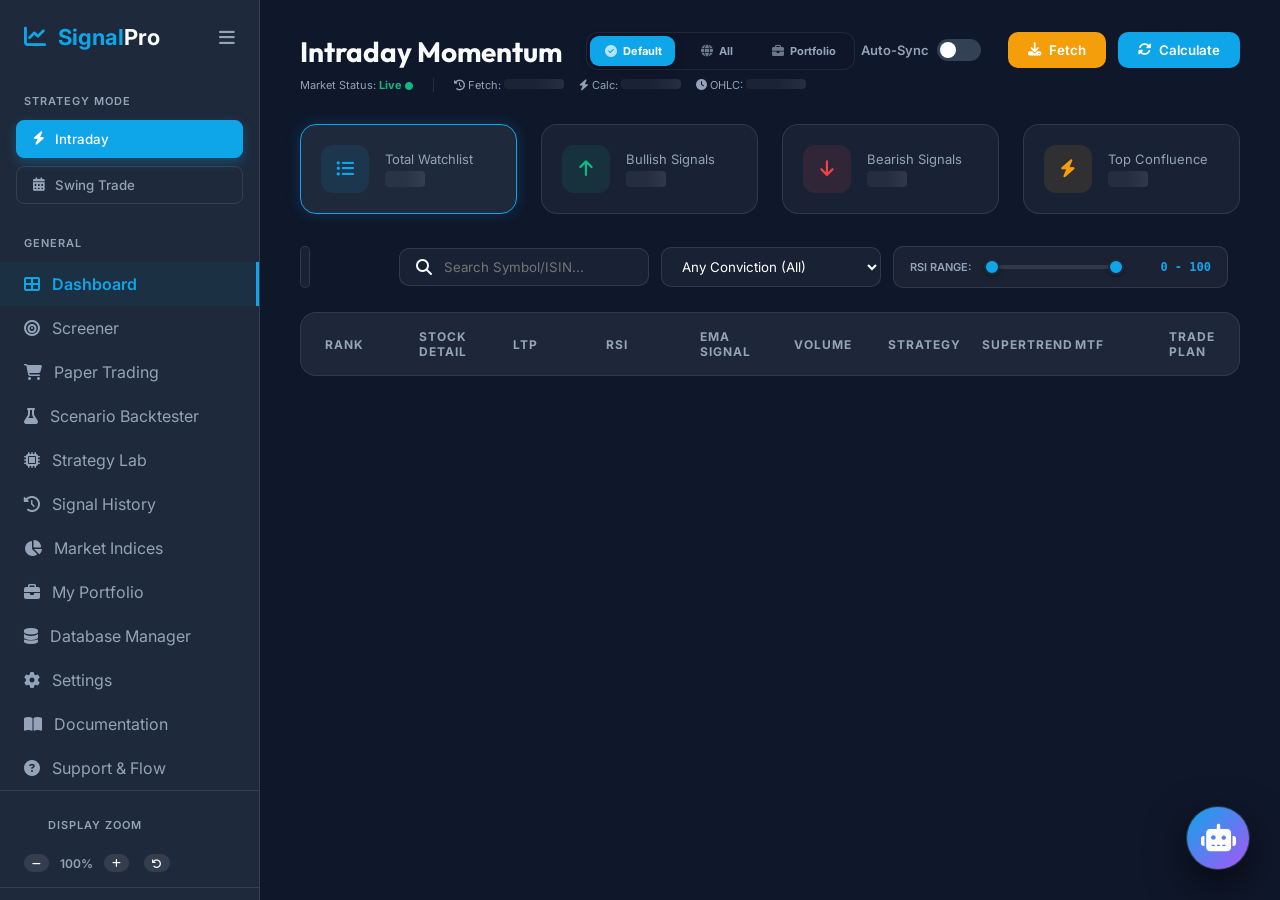
==== commit f375d78c: "Improvement: Chartbot" ====
--- a/index.html
+++ b/index.html
@@ -1636,6 +1636,66 @@
                     </thead>
                     <tbody id="history-tbody">
                         <!-- History Rows -->
+                    </tbody>
+                </table>
+            </div>
+        </main>
+
+        <!-- PORTFOLIO VIEW -->
+        <main class="main-content hidden" id="portfolio-view">
+            <header class="top-header">
+                <div class="header-left">
+                    <h1>My Portfolio</h1>
+                    <p class="text-dim">Real-time status of your synchronized holdings.</p>
+                </div>
+                <div class="header-right">
+                    <div style="display: flex; gap: 12px; align-items: center;">
+                        <div class="search-box" style="margin: 0; width: 250px;">
+                            <i class="fas fa-search"></i>
+                            <input type="text" id="portfolio-search" placeholder="Search code/user..." oninput="filterPortfolio()">
+                        </div>
+                        <button class="btn btn-dim" onclick="fetchAndRenderPortfolio()"><i class="fas fa-sync-alt"></i> Refresh Portfolio</button>
+                    </div>
+                </div>
+            </header>
+            
+            <div style="display: grid; grid-template-columns: repeat(4, 1fr); gap: 20px; margin-bottom: 24px;">
+                <div class="stat-card">
+                    <div class="stat-title">Invested Amount</div>
+                    <div class="stat-value" id="port-stat-inv">₹0</div>
+                </div>
+                <div class="stat-card">
+                    <div class="stat-title">Current Value</div>
+                    <div class="stat-value" id="port-stat-cur">₹0</div>
+                </div>
+                <div class="stat-card">
+                    <div class="stat-title">Overall P&L</div>
+                    <div class="stat-value" id="port-stat-pnl">0</div>
+                </div>
+                <div class="stat-card">
+                    <div class="stat-title">P&L (%)</div>
+                    <div class="stat-value" id="port-stat-pct">0.00%</div>
+                </div>
+            </div>
+
+            <div class="table-container">
+                <table class="signal-table">
+                    <thead>
+                        <tr>
+                            <th onclick="sortPortfolio('app_user_id')" style="cursor:pointer;">User ID <i class="fas fa-sort"></i></th>
+                            <th onclick="sortPortfolio('code')" style="cursor:pointer;">Code <i class="fas fa-sort"></i></th>
+                            <th onclick="sortPortfolio('quantity')" style="cursor:pointer; text-align: right;">Qty <i class="fas fa-sort"></i></th>
+                            <th onclick="sortPortfolio('avg_price')" style="cursor:pointer; text-align: right;">Avg Price <i class="fas fa-sort"></i></th>
+                            <th onclick="sortPortfolio('ltp')" style="cursor:pointer; text-align: right;">LTP <i class="fas fa-sort"></i></th>
+                            <th onclick="sortPortfolio('day_change_pct')" style="cursor:pointer; text-align: right;">Day Chg <i class="fas fa-sort"></i></th>
+                            <th onclick="sortPortfolio('inv_value')" style="cursor:pointer; text-align: right;">Invested <i class="fas fa-sort"></i></th>
+                            <th onclick="sortPortfolio('cur_value')" style="cursor:pointer; text-align: right;">Cur Value <i class="fas fa-sort"></i></th>
+                            <th onclick="sortPortfolio('pnl')" style="cursor:pointer; text-align: right;">Unrealized PNL <i class="fas fa-sort"></i></th>
+                            <th onclick="sortPortfolio('last_sync_at')" style="cursor:pointer; text-align: center;">Last Sync <i class="fas fa-sort"></i></th>
+                        </tr>
+                    </thead>
+                    <tbody id="portfolio-tbody">
+                        <!-- Rows injected by app.js -->
                     </tbody>
                 </table>
             </div>
@@ -1894,8 +1954,31 @@
             </div>
         </div>
     </div>
-
-    <script src="/static/app.js?v=2" onerror="this.src='app.js?v=2'"></script>
+    
+    <!-- Chatbot Widget UI -->
+    <div id="ai-chat-widget" class="ai-widget collapsed">
+        <div class="ai-header" onclick="toggleAIChat()">
+            <div class="ai-title">
+                <i class="fas fa-robot"></i> 
+                <span>Signal Assistant</span>
+            </div>
+            <div style="display: flex; gap: 10px; align-items: center;">
+                <button class="ai-close-btn" id="ai-expand-btn" onclick="event.stopPropagation(); toggleAIExpand()" title="Expand Chat"><i class="fas fa-expand-alt"></i></button>
+                <button class="ai-close-btn" onclick="event.stopPropagation(); toggleAIChat()"><i class="fas fa-times"></i></button>
+            </div>
+        </div>
+        <div class="ai-body" id="ai-chat-body">
+            <div class="ai-message ai-assistant">
+                Hi! I'm your Signal Pro Assistant. Ask me about top signals, stock status, or market sentiment.
+            </div>
+        </div>
+        <div class="ai-footer">
+            <input type="text" id="ai-chat-input" placeholder="Ask something..." onkeyup="if(event.key === 'Enter') sendAIMessage()">
+            <button class="btn btn-primary" style="padding: 0; border-radius: 50%; width: 40px; height: 40px; display: flex; align-items: center; justify-content: center; font-size: 16px;" onclick="sendAIMessage()"><i class="fas fa-arrow-up"></i></button>
+        </div>
+    </div>
+
+    <script src="/static/app.js?v=4" onerror="this.src='app.js?v=4'"></script>
     <div id="strat-suggestions"
         style="display:none; position: absolute; z-index: 10000; background: #161b22; border: 1px solid var(--primary); border-radius: 6px; box-shadow: 0 10px 40px rgba(0,0,0,0.6); min-width: 250px; max-height: 250px; overflow-y: auto; pointer-events: auto;">
     </div>
--- a/styles.css
+++ b/styles.css
@@ -1,1786 +1,1990 @@
-:root {
-    --bg-dark: #0f172a;
-    --sidebar-bg: #1e293b;
-    --card-bg: rgba(30, 41, 59, 0.7);
-    --border-color: rgba(255, 255, 255, 0.1);
-    --text-main: #f8fafc;
-    --text-dim: #94a3b8;
-    --primary: #0ea5e9;
-    --primary-rgb: 14, 165, 233;
-    --primary-hover: #0284c7;
-    --success: #10b981;
-    --danger: #ef4444;
-    --amber: #f59e0b;
-    --glass: rgba(255, 255, 255, 0.03);
-    --glass-border: rgba(255, 255, 255, 0.08);
-    --portfolio: #a855f7;
-    --portfolio-rgb: 168, 85, 247;
-}
-
-* {
-    margin: 0;
-    padding: 0;
-    box-sizing: border-box;
-    font-family: 'Inter', sans-serif;
-}
-
-body.dark-theme {
-    background-color: var(--bg-dark);
-    color: var(--text-main);
-    overflow-x: hidden;
-}
-
-.app-container {
-    display: flex;
-    min-height: 100vh;
-}
-
-/* Sidebar Styling */
-.sidebar {
-    width: 260px;
-    background-color: var(--sidebar-bg);
-    border-right: 1px solid var(--border-color);
-    display: flex;
-    flex-direction: column;
-    padding: 24px 0;
-    position: fixed;
-    height: 100vh;
-    transition: width 0.3s ease;
-    overflow: hidden;
-    white-space: nowrap;
-}
-
-.sidebar.collapsed {
-    width: 80px;
-}
-
-.sidebar.collapsed .logo-text span,
-.sidebar.collapsed .nav-label,
-.sidebar.collapsed .user-info>div,
-.sidebar.collapsed .mode-btn span,
-.sidebar.collapsed .nav-item span {
-    display: none;
-}
-
-.sidebar.collapsed .mode-btn {
-    padding: 10px;
-    justify-content: center;
-}
-
-.sidebar.collapsed .nav-item {
-    justify-content: center;
-    padding: 12px 0;
-}
-
-.dock-btn {
-    background: transparent;
-    border: none;
-    color: var(--text-dim);
-    font-size: 18px;
-    cursor: pointer;
-    transition: color 0.2s;
-}
-
-.dock-btn:hover {
-    color: var(--primary);
-}
-
-.logo {
-    padding: 0 24px 32px;
-    font-size: 22px;
-    font-weight: 700;
-    font-family: 'Outfit', sans-serif;
-    color: var(--primary);
-    display: flex;
-    align-items: center;
-    justify-content: space-between;
-    gap: 12px;
-}
-
-.logo-text {
-    display: flex;
-    align-items: center;
-    gap: 12px;
-}
-
-.logo-text span span {
-    color: var(--text-main);
-}
-
-.nav-label {
-    padding: 12px 24px;
-    font-size: 11px;
-    text-transform: uppercase;
-    letter-spacing: 1px;
-    color: var(--text-dim);
-    font-weight: 600;
-}
-
-.mode-toggles {
-    padding: 0 16px 20px;
-    display: flex;
-    flex-direction: column;
-    gap: 8px;
-}
-
-.mode-btn {
-    background: transparent;
-    border: 1px solid var(--border-color);
-    color: var(--text-dim);
-    padding: 10px 16px;
-    border-radius: 8px;
-    text-align: left;
-    cursor: pointer;
-    transition: all 0.3s ease;
-    display: flex;
-    align-items: center;
-    gap: 10px;
-    font-weight: 500;
-}
-
-.mode-btn.active {
-    background: var(--primary);
-    border-color: var(--primary);
-    color: white;
-    box-shadow: 0 4px 12px rgba(14, 165, 233, 0.3);
-}
-
-.nav-item {
-    padding: 12px 24px;
-    display: flex;
-    align-items: center;
-    gap: 12px;
-    color: var(--text-dim);
-    text-decoration: none;
-    transition: all 0.2s;
-    font-weight: 400;
-}
-
-.nav-item:hover,
-.nav-item.active {
-    color: var(--primary);
-    background: rgba(14, 165, 233, 0.05);
-}
-
-.nav-item.active {
-    border-right: 3px solid var(--primary);
-    font-weight: 600;
-}
-
-.sidebar-footer {
-    margin-top: auto;
-    padding: 24px;
-    border-top: 1px solid var(--border-color);
-}
-
-.user-info {
-    display: flex;
-    align-items: center;
-    gap: 12px;
-}
-
-.user-info img {
-    width: 36px;
-    height: 36px;
-    border-radius: 50%;
-}
-
-.user-name {
-    font-size: 14px;
-    font-weight: 600;
-}
-
-.user-status {
-    font-size: 11px;
-    color: var(--text-dim);
-}
-
-/* Main Content Styling */
-.main-content {
-    flex: 1;
-    margin-left: 260px;
-    padding: 32px 40px;
-    transition: margin-left 0.3s ease;
-}
-
-.main-content.expanded {
-    margin-left: 80px;
-}
-
-.top-header {
-    display: flex;
-    justify-content: space-between;
-    align-items: flex-start;
-    margin-bottom: 32px;
-}
-
-h1 {
-    font-family: 'Outfit', sans-serif;
-    font-size: 28px;
-    margin-bottom: 4px;
-}
-
-.subtitle {
-    font-size: 14px;
-}
-
-.blink {
-    font-size: 8px;
-    vertical-align: middle;
-    animation: blink 1.5s infinite;
-}
-
-@keyframes blink {
-    0% {
-        opacity: 1;
-    }
-
-    50% {
-        opacity: 0.3;
-    }
-
-    100% {
-        opacity: 1;
-    }
-}
-
-.header-right {
-    display: flex;
-    gap: 16px;
-    align-items: center;
-}
-
-.search-box {
-    background: var(--card-bg);
-    border: 1px solid var(--border-color);
-    padding: 10px 16px;
-    border-radius: 10px;
-    display: flex;
-    align-items: center;
-    gap: 12px;
-    width: 300px;
-}
-
-.search-box input {
-    background: transparent;
-    border: none;
-    color: white;
-    outline: none;
-    width: 100%;
-}
-
-.btn {
-    padding: 10px 20px;
-    border-radius: 10px;
-    border: none;
-    font-weight: 600;
-    cursor: pointer;
-    transition: all 0.3s;
-    display: flex;
-    align-items: center;
-    gap: 8px;
-}
-
-.btn-primary {
-    background: var(--primary);
-    color: white;
-}
-
-.btn-primary:hover {
-    background: var(--primary-hover);
-    transform: translateY(-2px);
-}
-
-.btn-dim {
-    background: var(--border-color);
-    color: var(--text-main);
-}
-
-/* Stats Styling */
-.stats-grid {
-    display: grid;
-    grid-template-columns: repeat(4, 1fr);
-    gap: 24px;
-    margin-bottom: 32px;
-}
-
-.stat-card {
-    background: var(--card-bg);
-    border: 1px solid var(--border-color);
-    padding: 20px;
-    border-radius: 16px;
-    display: flex;
-    align-items: center;
-    gap: 16px;
-    backdrop-filter: blur(10px);
-    cursor: pointer;
-    transition: all 0.2s ease;
-}
-
-.stat-card:hover {
-    transform: translateY(-2px);
-    border-color: rgba(255, 255, 255, 0.2);
-    box-shadow: 0 4px 12px rgba(0, 0, 0, 0.2);
-}
-
-.stat-card.active-filter {
-    border-color: var(--primary);
-    box-shadow: 0 0 15px rgba(14, 165, 233, 0.2);
-    background: rgba(30, 41, 59, 1);
-}
-
-.stat-icon {
-    width: 48px;
-    height: 48px;
-    border-radius: 12px;
-    display: flex;
-    align-items: center;
-    justify-content: center;
-    font-size: 18px;
-}
-
-.bg-blue-trans {
-    background: rgba(14, 165, 233, 0.1);
-    color: var(--primary);
-}
-
-.bg-success-trans {
-    background: rgba(16, 185, 129, 0.1);
-    color: var(--success);
-}
-
-.bg-danger-trans {
-    background: rgba(239, 68, 68, 0.1);
-    color: var(--danger);
-}
-
-.bg-amber-trans {
-    background: rgba(245, 158, 11, 0.1);
-    color: var(--amber);
-}
-
-.stat-label {
-    display: block;
-    font-size: 13px;
-    color: var(--text-dim);
-    margin-bottom: 4px;
-}
-
-.stat-value {
-    font-size: 20px;
-    font-weight: 700;
-}
-
-/* Progress Bar */
-.progress-bar-container {
-    background: var(--card-bg);
-    padding: 16px 20px;
-    border-radius: 12px;
-    margin-bottom: 24px;
-    border: 1px solid var(--primary);
-    animation: slideDown 0.4s ease;
-}
-
-@keyframes slideDown {
-    from {
-        transform: translateY(-10px);
-        opacity: 0;
-    }
-
-    to {
-        transform: translateY(0);
-        opacity: 1;
-    }
-}
-
-.progress-info {
-    display: flex;
-    justify-content: space-between;
-    font-size: 13px;
-    margin-bottom: 10px;
-    font-weight: 500;
-}
-
-.progress-track {
-    height: 6px;
-    background: rgba(255, 255, 255, 0.05);
-    border-radius: 3px;
-    overflow: hidden;
-}
-
-.progress-fill {
-    height: 100%;
-    background: linear-gradient(90deg, var(--primary), var(--success));
-    width: 0%;
-    transition: width 0.3s ease;
-}
-
-/* Controls */
-.controls-row {
-    display: flex;
-    justify-content: space-between;
-    margin-bottom: 24px;
-}
-
-.timeframe-selector {
-    display: flex;
-    background: var(--card-bg);
-    padding: 4px;
-    border-radius: 10px;
-    border: 1px solid var(--border-color);
-}
-
-.tf-btn {
-    padding: 8px 16px;
-    border: none;
-    background: transparent;
-    color: var(--text-dim);
-    font-size: 13px;
-    font-weight: 600;
-    cursor: pointer;
-    border-radius: 8px;
-    transition: all 0.2s;
-}
-
-.tf-btn.active {
-    background: var(--sidebar-bg);
-    color: white;
-    box-shadow: 0 2px 8px rgba(0, 0, 0, 0.2);
-}
-
-.select-input {
-    background: var(--card-bg);
-    border: 1px solid var(--border-color);
-    color: white;
-    padding: 10px 16px;
-    border-radius: 10px;
-    outline: none;
-}
-
-/* Table Design */
-.table-container {
-    background: var(--card-bg);
-    border-radius: 16px;
-    border: 1px solid var(--border-color);
-    overflow: hidden;
-}
-
-.signal-table {
-    width: 100%;
-    border-collapse: collapse;
-    text-align: left;
-    table-layout: fixed;
-}
-
-.formation-col {
-    width: 140px;
-    min-width: 140px;
-    max-width: 140px;
-}
-
-.pattern-name-col {
-    width: 160px;
-    min-width: 160px;
-    max-width: 160px;
-}
-
-.pattern-text {
-    font-size: 11px;
-    font-weight: 500;
-    line-height: 1.2;
-    text-align: left;
-    white-space: nowrap;
-    overflow: hidden;
-    text-overflow: ellipsis;
-    width: 100%;
-}
-
-.col-rank {
-    width: 70px;
-}
-
-.col-symbol,
-.col-sector {
-    width: 160px;
-}
-
-.col-ltp {
-    width: 120px;
-}
-
-.col-rsi {
-    width: 110px;
-}
-
-.col-strategy {
-    width: 130px;
-}
-
-.signal-table th {
-    padding: 16px 24px;
-    font-size: 12px;
-    text-transform: uppercase;
-    color: var(--text-dim);
-    letter-spacing: 1px;
-    background: rgba(255, 255, 255, 0.02);
-}
-
-.signal-table td {
-    padding: 20px 24px;
-    border-top: 1px solid var(--border-color);
-    font-size: 14px;
-    vertical-align: top;
-    line-height: 1.2;
-}
-
-.rank-badge {
-    width: 28px;
-    height: 28px;
-    background: rgba(255, 255, 255, 0.05);
-    border-radius: 50%;
-    display: flex;
-    align-items: center;
-    justify-content: center;
-    font-weight: 700;
-    color: var(--text-dim);
-    font-size: 11px;
-}
-
-.rank-high {
-    background: rgba(16, 185, 129, 0.2);
-    border: 1px solid var(--success);
-    color: var(--success) !important;
-}
-
-.rank-low {
-    background: rgba(239, 68, 68, 0.2);
-    border: 1px solid var(--danger);
-    color: var(--danger) !important;
-}
-
-.symbol-name {
-    font-weight: 700;
-    font-size: 15px;
-}
-
-.isin-code {
-    font-size: 11px;
-    color: var(--text-dim);
-    display: block;
-}
-
-.signal-pill {
-    padding: 4px 12px;
-    border-radius: 6px;
-    font-size: 12px;
-    font-weight: 700;
-    display: inline-block;
-}
-
-.pill-buy {
-    background: rgba(16, 185, 129, 0.15);
-    color: var(--success);
-}
-
-.pill-sell {
-    background: rgba(239, 68, 68, 0.15);
-    color: var(--danger);
-}
-
-.strategy-badge {
-    padding: 3px 8px;
-    border-radius: 4px;
-    font-size: 10px;
-    font-weight: 700;
-    text-transform: uppercase;
-}
-
-.bg-perfect {
-    background: linear-gradient(135deg, #f59e0b, #10b981);
-    color: white;
-}
-
-.bg-perfect-sell {
-    background: linear-gradient(135deg, #ef4444, #7f1d1d);
-    color: white;
-}
-
-.bg-bounce {
-    background: rgba(16, 185, 129, 0.15);
-    color: var(--success);
-}
-
-.bg-resistance {
-    background: rgba(239, 68, 68, 0.15);
-    color: var(--danger);
-}
-
-.bg-stretch {
-    background: rgba(245, 158, 11, 0.15);
-    color: var(--amber);
-}
-
-.bg-normal {
-    background: rgba(255, 255, 255, 0.05);
-    color: var(--text-dim);
-}
-
-.badge-perfect {
-    background: linear-gradient(135deg, #f59e0b, #10b981);
-    color: white;
-}
-
-.badge-normal {
-    background: rgba(255, 255, 255, 0.05);
-    color: var(--text-dim);
-    border: 1px solid rgba(255, 255, 255, 0.1);
-}
-
-.trade-plan-box {
-    font-size: 12px;
-    line-height: 1.4;
-}
-
-.tp-row {
-    display: flex;
-    justify-content: space-between;
-    gap: 10px;
-    margin-bottom: 2px;
-}
-
-.st-value {
-    font-size: 10px;
-    color: var(--text-dim);
-}
-
-.tf-agreement {
-    display: flex;
-    gap: 4px;
-}
-
-.tf-dot {
-    width: 12px;
-    height: 12px;
-    border-radius: 2px;
-    background: rgba(255, 255, 255, 0.1);
-}
-
-.dot-bull {
-    background: var(--success);
-}
-
-.dot-bear {
-    background: var(--danger);
-}
-
-/* Modal Styling */
-.modal-overlay {
-    position: fixed;
-    top: 0;
-    left: 0;
-    width: 100%;
-    height: 100%;
-    background: rgba(0, 0, 0, 0.8);
-    backdrop-filter: blur(8px);
-    z-index: 1000;
-    display: flex;
-    align-items: center;
-    justify-content: center;
-}
-
-.modal-content {
-    width: 800px;
-    background: #1e293b;
-    border-radius: 24px;
-    border: 1px solid var(--glass-border);
-    overflow: hidden;
-}
-
-.modal-header {
-    padding: 24px 32px;
-    border-bottom: 1px solid var(--border-color);
-    display: flex;
-    justify-content: space-between;
-    align-items: center;
-}
-
-.close-btn {
-    background: transparent;
-    border: none;
-    color: var(--text-dim);
-    font-size: 32px;
-    cursor: pointer;
-}
-
-.modal-body {
-    padding: 32px;
-}
-
-.settings-grid {
-    display: grid;
-    grid-template-columns: 1fr 1fr;
-    gap: 40px;
-}
-
-.settings-group h3 {
-    margin-bottom: 20px;
-    font-size: 16px;
-    color: var(--primary);
-}
-
-.control-field {
-    margin-bottom: 20px;
-}
-
-.control-field label {
-    display: block;
-    margin-bottom: 8px;
-    font-size: 13px;
-    font-weight: 600;
-}
-
-.radio-group {
-    display: flex;
-    gap: 20px;
-}
-
-.indicator-row {
-    display: flex;
-    justify-content: space-between;
-    padding: 12px 0;
-    border-bottom: 1px solid var(--border-color);
-}
-
-.ind-info strong {
-    display: block;
-    font-size: 14px;
-}
-
-.ind-info span {
-    font-size: 12px;
-    color: var(--text-dim);
-}
-
-.modal-footer {
-    padding: 24px 32px;
-    background: rgba(0, 0, 0, 0.2);
-    display: flex;
-    justify-content: flex-end;
-    gap: 16px;
-}
-
-/* Switches */
-.switch {
-    position: relative;
-    display: inline-block;
-    width: 44px;
-    height: 22px;
-}
-
-.switch input {
-    opacity: 0;
-    width: 0;
-    height: 0;
-}
-
-.slider {
-    position: absolute;
-    cursor: pointer;
-    top: 0;
-    left: 0;
-    right: 0;
-    bottom: 0;
-    background-color: #334155;
-    transition: .4s;
-}
-
-.slider:before {
-    position: absolute;
-    content: "";
-    height: 16px;
-    width: 16px;
-    left: 3px;
-    bottom: 3px;
-    background-color: white;
-    transition: .4s;
-}
-
-input:checked+.slider {
-    background-color: var(--primary);
-}
-
-input:checked+.slider:before {
-    transform: translateX(22px);
-}
-
-.slider.round {
-    border-radius: 34px;
-}
-
-.slider.round:before {
-    border-radius: 50%;
-}
-
-/* Configuration Cards */
-.indicator-config-card {
-    background: rgba(0, 0, 0, 0.15);
-    border: 1px solid var(--border-color);
-    border-radius: 12px;
-    padding: 16px;
-    margin-bottom: 12px;
-}
-
-.ind-header {
-    display: flex;
-    justify-content: space-between;
-    align-items: center;
-    margin-bottom: 12px;
-}
-
-.ind-params {
-    display: flex;
-    gap: 15px;
-}
-
-.param {
-    display: flex;
-    flex-direction: column;
-    gap: 4px;
-}
-
-.param span {
-    font-size: 10px;
-    color: var(--text-dim);
-    text-transform: uppercase;
-}
-
-.param input {
-    width: 60px;
-    background: var(--bg-dark);
-    border: 1px solid var(--border-color);
-    color: white;
-    padding: 4px 8px;
-    border-radius: 4px;
-    font-size: 13px;
-}
-
-.ind-params-multi {
-    display: flex;
-    flex-wrap: wrap;
-    gap: 12px;
-}
-
-.ind-params-multi label {
-    font-size: 12px;
-    display: flex;
-    align-items: center;
-    gap: 6px;
-    cursor: pointer;
-}
-
-.ind-params-multi input[type="checkbox"] {
-    accent-color: var(--primary);
-}
-
-.hidden {
-    display: none !important;
-}
-
-.text-success {
-    color: var(--success);
-}
-
-.text-danger {
-    color: var(--danger);
-}
-
-.text-dim {
-    color: var(--text-dim);
-}
-
-/* RSI Dual Range Slider */
-.rsi-filter-wrapper {
-    display: flex;
-    align-items: center;
-    gap: 12px;
-    background: rgba(255, 255, 255, 0.05);
-    padding: 0 16px;
-    border-radius: 10px;
-    border: 1px solid var(--border-color);
-    height: 42px;
-}
-
-.rsi-slider-container {
-    position: relative;
-    width: 140px;
-    height: 20px;
-    display: flex;
-    align-items: center;
-}
-
-.rsi-slider-track {
-    position: absolute;
-    width: 100%;
-    height: 4px;
-    background: rgba(255, 255, 255, 0.1);
-    border-radius: 2px;
-    z-index: 1;
-}
-
-.rsi-slider-range {
-    position: absolute;
-    height: 4px;
-    background: var(--primary);
-    border-radius: 2px;
-    z-index: 2;
-}
-
-.rsi-slider-container input[type="range"] {
-    position: absolute;
-    width: 100%;
-    background: none;
-    pointer-events: none;
-    -webkit-appearance: none;
-    appearance: none;
-    z-index: 3;
-    margin: 0;
-}
-
-.rsi-slider-container input[type="range"]::-webkit-slider-thumb {
-    height: 16px;
-    width: 16px;
-    border-radius: 50%;
-    background: var(--primary);
-    pointer-events: auto;
-    -webkit-appearance: none;
-    cursor: pointer;
-    border: 2px solid #1e293b;
-    box-shadow: 0 2px 4px rgba(0, 0, 0, 0.3);
-}
-
-.rsi-slider-container input[type="range"]::-moz-range-thumb {
-    height: 16px;
-    width: 16px;
-    border-radius: 50%;
-    background: var(--primary);
-}
-
-/* Switches */
-.switch {
-    position: relative;
-    display: inline-block;
-    width: 44px;
-    height: 22px;
-}
-
-.switch input {
-    opacity: 0;
-    width: 0;
-    height: 0;
-}
-
-.slider {
-    position: absolute;
-    cursor: pointer;
-    top: 0;
-    left: 0;
-    right: 0;
-    bottom: 0;
-    background-color: #334155;
-    transition: .4s;
-}
-
-.slider:before {
-    position: absolute;
-    content: "";
-    height: 16px;
-    width: 16px;
-    left: 3px;
-    bottom: 3px;
-    background-color: white;
-    transition: .4s;
-}
-
-input:checked+.slider {
-    background-color: var(--primary);
-}
-
-input:checked+.slider:before {
-    transform: translateX(22px);
-}
-
-.slider.round {
-    border-radius: 34px;
-}
-
-.slider.round:before {
-    border-radius: 50%;
-}
-
-/* Configuration Cards */
-.indicator-config-card {
-    background: rgba(0, 0, 0, 0.15);
-    border: 1px solid var(--border-color);
-    border-radius: 12px;
-    padding: 16px;
-    margin-bottom: 12px;
-}
-
-.ind-header {
-    display: flex;
-    justify-content: space-between;
-    align-items: center;
-    margin-bottom: 12px;
-}
-
-.ind-params {
-    display: flex;
-    gap: 15px;
-}
-
-.param {
-    display: flex;
-    flex-direction: column;
-    gap: 4px;
-}
-
-.param span {
-    font-size: 10px;
-    color: var(--text-dim);
-    text-transform: uppercase;
-}
-
-.param input {
-    width: 60px;
-    background: var(--bg-dark);
-    border: 1px solid var(--border-color);
-    color: white;
-    padding: 4px 8px;
-    border-radius: 4px;
-    font-size: 13px;
-}
-
-.ind-params-multi {
-    display: flex;
-    flex-wrap: wrap;
-    gap: 12px;
-}
-
-.ind-params-multi label {
-    font-size: 12px;
-    display: flex;
-    align-items: center;
-    gap: 6px;
-    cursor: pointer;
-}
-
-.ind-params-multi input[type="checkbox"] {
-    accent-color: var(--primary);
-}
-
-.hidden {
-    display: none !important;
-}
-
-.text-success {
-    color: var(--success);
-}
-
-.text-danger {
-    color: var(--danger);
-}
-
-.text-dim {
-    color: var(--text-dim);
-}
-
-/* RSI Dual Range Slider */
-.rsi-filter-wrapper {
-    display: flex;
-    align-items: center;
-    gap: 12px;
-    background: rgba(255, 255, 255, 0.05);
-    padding: 0 16px;
-    border-radius: 10px;
-    border: 1px solid var(--border-color);
-    height: 42px;
-}
-
-.rsi-slider-container {
-    position: relative;
-    width: 140px;
-    height: 20px;
-    display: flex;
-    align-items: center;
-}
-
-.rsi-slider-track {
-    position: absolute;
-    width: 100%;
-    height: 4px;
-    background: rgba(255, 255, 255, 0.1);
-    border-radius: 2px;
-    z-index: 1;
-}
-
-.rsi-slider-range {
-    position: absolute;
-    height: 4px;
-    background: var(--primary);
-    border-radius: 2px;
-    z-index: 2;
-}
-
-.rsi-slider-container input[type="range"] {
-    position: absolute;
-    width: 100%;
-    background: none;
-    pointer-events: none;
-    -webkit-appearance: none;
-    appearance: none;
-    z-index: 3;
-    margin: 0;
-}
-
-.rsi-slider-container input[type="range"]::-webkit-slider-thumb {
-    height: 16px;
-    width: 16px;
-    border-radius: 50%;
-    background: var(--primary);
-    pointer-events: auto;
-    -webkit-appearance: none;
-    cursor: pointer;
-    border: 2px solid #1e293b;
-    box-shadow: 0 2px 4px rgba(0, 0, 0, 0.3);
-}
-
-.rsi-values {
-    font-size: 12px;
-    font-weight: 700;
-    color: var(--primary);
-    min-width: 75px;
-    text-align: right;
-    font-family: monospace;
-}
-
-.hover-scale {
-    transition: transform 0.2s ease, box-shadow 0.2s ease;
-}
-
-.hover-scale:hover {
-    transform: scale(1.05);
-    box-shadow: 0 4px 12px rgba(0, 0, 0, 0.4);
-    border-color: rgba(255, 255, 255, 0.2) !important;
-}
-
-/* Isolated HUD Styles */
-.job-hud {
-    position: fixed;
-    bottom: 24px;
-    left: 284px;
-    /* Sidebar width (260) + gap (24) */
-    right: 24px;
-    background: rgba(15, 23, 42, 0.85);
-    backdrop-filter: blur(12px);
-    border: 1px solid var(--glass-border);
-    border-radius: 12px;
-    box-shadow: 0 10px 30px rgba(0, 0, 0, 0.4);
-    z-index: 1000;
-    overflow: hidden;
-    transition: all 0.3s cubic-bezier(0.4, 0, 0.2, 1);
-}
-
-.hud-main {
-    display: flex;
-    align-items: center;
-    padding: 12px 20px;
-    gap: 15px;
-}
-
-.hud-info {
-    display: flex;
-    align-items: center;
-    gap: 10px;
-    min-width: 220px;
-    font-size: 13px;
-    font-weight: 600;
-}
-
-.hud-percent {
-    background: var(--primary);
-    color: white;
-    padding: 2px 8px;
-    border-radius: 4px;
-    font-size: 11px;
-    margin-left: 10px;
-}
-
-.hud-progress-track {
-    flex: 1;
-    height: 8px;
-    background: rgba(255, 255, 255, 0.1);
-    border-radius: 10px;
-    overflow: hidden;
-}
-
-.hud-progress-fill {
-    height: 100%;
-    background: linear-gradient(90deg, var(--primary), #38bdf8);
-    transition: width 0.4s ease;
-}
-
-.hud-actions {
-    display: flex;
-    gap: 8px;
-}
-
-.hud-btn {
-    background: rgba(255, 255, 255, 0.05);
-    border: 1px solid var(--glass-border);
-    color: var(--text-dim);
-    width: 34px;
-    height: 34px;
-    border-radius: 8px;
-    display: flex;
-    align-items: center;
-    justify-content: center;
-    cursor: pointer;
-    transition: all 0.2s;
-}
-
-.hud-btn:hover {
-    background: rgba(255, 255, 255, 0.1);
-    color: var(--text-main);
-}
-
-.hud-btn.stop-btn {
-    color: var(--danger);
-}
-
-.hud-console {
-    border-top: 1px solid var(--glass-border);
-    background: rgba(0, 0, 0, 0.3);
-    padding: 15px;
-    max-height: 250px;
-    overflow-y: auto;
-    font-family: 'Fira Code', monospace;
-    font-size: 11px;
-    color: var(--text-dim);
-    line-height: 1.6;
-}
-
-/* Sector Sentiment Widget */
-.sector-sentiment-bar {
-    background: var(--card-bg);
-    backdrop-filter: blur(12px);
-    border: 1px solid var(--glass-border);
-    border-radius: 12px;
-    padding: 16px;
-    margin-bottom: 24px;
-    animation: fadeIn 0.4s ease-out;
-    transition: max-height 0.4s cubic-bezier(0.4, 0, 0.2, 1), padding 0.4s, margin 0.4s;
-    position: relative;
-    overflow: hidden;
-    max-height: 800px;
-    /* Large enough for all sectors */
-}
-
-.sector-sentiment-bar.collapsed {
-    max-height: 52px;
-    /* Title bar only */
-    padding-bottom: 0;
-    margin-bottom: 12px;
-}
-
-.sector-sentiment-bar.collapsed .sentiment-grid {
-    opacity: 0;
-    pointer-events: none;
-    transform: translateY(-10px);
-}
-
-.sector-sentiment-card {
-    background: rgba(255, 255, 255, 0.03);
-    border: 1px solid var(--glass-border);
-    border-radius: 8px;
-    padding: 10px 14px;
-    min-width: 140px;
-    flex: 1;
-    max-width: 220px;
-    transition: all 0.2s cubic-bezier(0.4, 0, 0.2, 1);
-    cursor: pointer;
-}
-
-.sector-sentiment-card:hover {
-    background: rgba(255, 255, 255, 0.06);
-    transform: translateY(-2px);
-    box-shadow: 0 4px 12px rgba(0, 0, 0, 0.2);
-    border-color: var(--glass-border-bright);
-}
-
-.sector-sentiment-card.active-sector {
-    background: rgba(var(--primary-rgb), 0.15);
-    border-color: var(--primary);
-    box-shadow: 0 0 15px rgba(var(--primary-rgb), 0.3);
-}
-
-/* Strategy Lab Sandbox Styles */
-.saved-strat-item:hover {
-    background: rgba(255, 255, 255, 0.1) !important;
-    border-color: var(--primary) !important;
-    transform: translateX(4px);
-}
-
-.strategy-rule-row {
-    animation: slideIn 0.3s ease-out;
-}
-
-@keyframes slideIn {
-    from {
-        opacity: 0;
-        transform: translateY(-10px);
-    }
-
-    to {
-        opacity: 1;
-        transform: translateY(0);
-    }
-}
-
-#strat-results-grid::-webkit-scrollbar {
-    width: 6px;
-}
-
-#strat-results-grid::-webkit-scrollbar-thumb {
-    background: var(--border-color);
-    border-radius: 10px;
-}
-
-.rule-tf,
-.rule-ind,
-.rule-op {
-    font-weight: 600;
-}
-
-.sidebar-collapsed {
-    grid-template-columns: 1fr 0px !important;
-    gap: 0 !important;
-}
-
-.sidebar-collapsed #strategy-sidebar {
-    opacity: 0;
-    pointer-events: none;
-    transform: translateX(20px);
-}
-
-/* Strategy Lab segment collapsibility */
-.segment-header {
-    display: flex;
-    justify-content: space-between;
-    align-items: center;
-    cursor: pointer;
-    margin-bottom: 12px;
-    padding: 4px 8px;
-    border-radius: 6px;
-    transition: background 0.2s;
-}
-
-.segment-header:hover {
-    background: rgba(255, 255, 255, 0.05);
-}
-
-.segment-content {
-    transition: all 0.3s cubic-bezier(0.4, 0, 0.2, 1);
-    max-height: 2000px;
-    overflow: hidden;
-    opacity: 1;
-}
-
-.segment-content.collapsed {
-    max-height: 0;
-    opacity: 0 !important;
-    margin-bottom: 0 !important;
-    pointer-events: none;
-}
-
-/* Visual Builder Rows */
-.visual-rule-row {
-    display: flex;
-    align-items: center;
-    gap: 8px;
-    background: rgba(255, 255, 255, 0.02);
-    padding: 8px 12px;
-    border-radius: 8px;
-    margin-bottom: 10px;
-    border: 1px solid var(--border-color);
-    transition: all 0.2s;
-    flex-wrap: nowrap;
-}
-
-.visual-rule-row:hover {
-    background: rgba(255, 255, 255, 0.04);
-    border-color: rgba(var(--primary-rgb), 0.3);
-}
-
-.visual-rule-row select.rule-logic-op { width: 65px !important; min-width: 65px; flex-shrink: 0; }
-.visual-rule-row select.rule-tf { width: 85px !important; min-width: 85px; flex-shrink: 0; }
-.visual-rule-row select.rule-ind { width: 140px !important; min-width: 140px; flex-shrink: 0; }
-.visual-rule-row select.rule-op { width: 60px !important; min-width: 60px; flex-shrink: 0; }
-.visual-rule-row .rule-val { flex: 1; min-width: 80px; }
-
-.visual-rule-row select,
-.visual-rule-row input {
-    height: 34px !important;
-    font-size: 12px !important;
-    padding: 0 8px !important;
-    background: rgba(0,0,0,0.3) !important;
-    border: 1px solid var(--border-color) !important;
-    border-radius: 6px !important;
-    color: white !important;
-}
-
-.visual-rule-row .rule-logic {
-    font-weight: 800;
-    color: var(--amber);
-}
-
-.builder-mode-toggle {
-    display: flex;
-    background: rgba(0, 0, 0, 0.3);
-    padding: 4px;
-    border-radius: 10px;
-    margin-bottom: 24px;
-    width: fit-content;
-    border: 1px solid var(--border-color);
-    box-shadow: 0 4px 15px rgba(0, 0, 0, 0.2);
-}
-
-.mode-toggle-btn {
-    padding: 6px 12px;
-    font-size: 11px;
-    font-weight: 700;
-    color: var(--text-dim);
-    cursor: pointer;
-    border-radius: 4px;
-    transition: all 0.2s;
-}
-
-.mode-toggle-btn.active {
-    background: var(--primary);
-    color: white;
-}
-
-.add-rule-btn {
-    background: rgba(var(--primary-rgb), 0.05);
-    border: 1px dashed var(--primary);
-    color: var(--primary);
-    width: 100%;
-    padding: 12px;
-    border-radius: 10px;
-    cursor: pointer;
-    font-size: 14px;
-    font-weight: 700;
-    transition: all 0.2s;
-    display: flex;
-    align-items: center;
-    justify-content: center;
-    gap: 8px;
-}
-
-.add-rule-btn:hover {
-    border-style: solid;
-    background: rgba(var(--primary-rgb), 0.1);
-    transform: translateY(-2px);
-    box-shadow: 0 4px 12px rgba(0, 0, 0, 0.2);
-}
-
-/* Support Section Styling */
-.support-container {
-    padding: 0;
-    margin-top: 20px;
-}
-
-.support-grid {
-    display: grid;
-    grid-template-columns: 280px 1fr;
-    gap: 0;
-    min-height: 80vh;
-}
-
-.support-sidebar {
-    background: rgba(0, 0, 0, 0.15);
-    border-right: 1px solid var(--border-color);
-    padding: 30px 20px;
-    height: calc(100vh - 120px);
-    position: sticky;
-    top: 0;
-}
-
-.support-card-hero {
-    background: linear-gradient(135deg, rgba(14, 165, 233, 0.1) 0%, rgba(16, 185, 129, 0.05) 100%);
-    padding: 40px;
-    border-radius: 24px;
-    border: 1px solid var(--primary-trans);
-    margin-bottom: 40px;
-}
-
-.support-section h2 {
-    font-family: 'Outfit', sans-serif;
-    font-size: 28px;
-    margin-bottom: 24px;
-    display: flex;
-    align-items: center;
-    gap: 16px;
-    color: var(--primary);
-    letter-spacing: -0.5px;
-}
-
-.mermaid {
-    background: #0f172a !important;
-    padding: 32px;
-    border-radius: 16px;
-    border: 1px solid var(--border-color);
-    margin-top: 24px;
-    overflow-x: auto;
-    box-shadow: 0 10px 30px rgba(0, 0, 0, 0.3);
-    font-family: 'Inter', sans-serif !important;
-}
-
-.support-nav {
-    list-style: none;
-    padding: 0;
-    margin: 0;
-    display: flex;
-    flex-direction: column;
-    gap: 4px;
-}
-
-.support-nav li {
-    padding: 12px 16px;
-    border-radius: 8px;
-    cursor: pointer;
-    font-size: 14px;
-    color: var(--text-dim);
-    transition: all 0.2s;
-    display: flex;
-    align-items: center;
-    gap: 12px;
-}
-
-.support-nav li i {
-    width: 18px;
-    text-align: center;
-}
-
-.support-nav li:hover {
-    background: rgba(255, 255, 255, 0.05);
-    color: var(--text-main);
-}
-
-.support-body {
-    padding: 40px 60px;
-    max-width: 1000px;
-}
-
-.support-section {
-    margin-bottom: 60px;
-}
-
-.support-section h2 {
-    font-family: 'Outfit', sans-serif;
-    font-size: 24px;
-    margin-bottom: 20px;
-    display: flex;
-    align-items: center;
-    gap: 12px;
-    color: var(--primary);
-}
-
-.support-section p {
-    color: var(--text-dim);
-    line-height: 1.6;
-    margin-bottom: 24px;
-    font-size: 15px;
-}
-
-.support-cards {
-    display: grid;
-    grid-template-columns: repeat(auto-fit, minmax(240px, 1fr));
-    gap: 20px;
-    margin-top: 24px;
-}
-
-.s-card {
-    background: rgba(255, 255, 255, 0.03);
-    border: 1px solid var(--border-color);
-    padding: 24px;
-    border-radius: 12px;
-    transition: transform 0.2s;
-}
-
-.s-card:hover {
-    transform: translateY(-5px);
-    background: rgba(255, 255, 255, 0.05);
-}
-
-.s-card i {
-    font-size: 24px;
-    color: var(--success);
-    margin-bottom: 16px;
-}
-
-.s-card h4 {
-    margin-bottom: 8px;
-    font-size: 16px;
-}
-
-.s-card p {
-    font-size: 13px;
-    margin-bottom: 0;
-}
-
-.support-sep {
-    border: none;
-    border-top: 1px solid var(--border-color);
-    margin: 40px 0;
-    opacity: 0.5;
-}
-
-.mermaid {
-    background: rgba(0, 0, 0, 0.2);
-    padding: 24px;
-    border-radius: 12px;
-    border: 1px solid var(--border-color);
-    margin-top: 20px;
-    overflow-x: auto;
-}
-
-.mermaid svg {
-    max-width: 100% !important;
-}
-
-.mermaid .node rect,
-.mermaid .node circle,
-.mermaid .node polygon {
-    fill: var(--sidebar-bg) !important;
-    stroke: var(--primary) !important;
-    stroke-width: 1px !important;
-}
-
-.mermaid .node .label {
-    color: var(--text-main) !important;
-}
-
-.mermaid .edgePath .path {
-    stroke: var(--text-dim) !important;
-}
-
-.mermaid .marker {
-    fill: var(--text-dim) !important;
-}
-
-/* Segmented Universe Switcher Styles */
-.universe-selector {
-    display: flex;
-    background: rgba(15, 23, 42, 0.4);
-    border: 1px solid var(--glass-border);
-    padding: 3px;
-    border-radius: 12px;
-    position: relative;
-    user-select: none;
-    height: 38px;
-    margin-right: 15px;
-}
-
-.universe-option {
-    padding: 0 15px;
-    height: 100%;
-    display: flex;
-    align-items: center;
-    justify-content: center;
-    font-size: 11px;
-    font-weight: 700;
-    color: var(--text-dim);
-    cursor: pointer;
-    transition: all 0.3s;
-    border-radius: 9px;
-    position: relative;
-    z-index: 2;
-    gap: 6px;
-    min-width: 80px;
-}
-
-.universe-option i {
-    font-size: 12px;
-    opacity: 0.7;
-}
-
-.universe-option:hover {
-    color: var(--text-main);
-}
-
-.universe-option.active {
-    color: white;
-}
-
-.universe-slider {
-    position: absolute;
-    height: calc(100% - 6px);
-    width: calc(33.33% - 4px);
-    background: var(--primary);
-    border-radius: 9px;
-    top: 3px;
-    left: 3px;
-    transition: all 0.3s cubic-bezier(0.4, 0, 0.2, 1);
-    z-index: 1;
-    box-shadow: 0 4px 12px rgba(0, 0, 0, 0.2);
-}
-
-/* Specific colors for different states */
-.uni-state-all .universe-slider {
-    background: var(--amber);
-}
-
-.uni-state-portfolio .universe-slider {
-    background: var(--portfolio);
-    box-shadow: 0 0 15px rgba(168, 85, 247, 0.3);
-}
-
-.uni-state-all .holdings-badge {
-    opacity: 0.5;
-}
-
-.holdings-badge {
-    background: rgba(168, 85, 247, 0.1);
-    color: var(--portfolio);
-    font-size: 9px;
-    font-weight: 800;
-    padding: 2px 6px;
-    border-radius: 4px;
-    text-transform: uppercase;
-    margin-left: 8px;
-    border: 1px solid rgba(168, 85, 247, 0.2);
-    vertical-align: middle;
-}
-
-.portfolio-mode-active #page-title::after {
-    content: ""; /* Removed redundant label */
-}
-
-.portfolio-mode-active #page-title-pro::after {
-    content: ""; /* Removed redundant label */
-}
-
-/* Strategy Lab Sidebar Toggle */
-#strategy-editor-container.sidebar-collapsed {
-    grid-template-columns: minmax(0, 1fr) 0px !important;
-    gap: 0px !important;
-}
-
-#strategy-sidebar {
-    transition: all 0.3s cubic-bezier(0.4, 0, 0.2, 1);
-}
-
-#strategy-editor-container.sidebar-collapsed #strategy-sidebar {
-    opacity: 0;
-    pointer-events: none;
-}+:root {
+    --bg-dark: #0f172a;
+    --sidebar-bg: #1e293b;
+    --card-bg: rgba(30, 41, 59, 0.7);
+    --border-color: rgba(255, 255, 255, 0.1);
+    --text-main: #f8fafc;
+    --text-dim: #94a3b8;
+    --primary: #0ea5e9;
+    --primary-rgb: 14, 165, 233;
+    --primary-hover: #0284c7;
+    --success: #10b981;
+    --danger: #ef4444;
+    --amber: #f59e0b;
+    --glass: rgba(255, 255, 255, 0.03);
+    --glass-border: rgba(255, 255, 255, 0.08);
+    --portfolio: #a855f7;
+    --portfolio-rgb: 168, 85, 247;
+}
+
+* {
+    margin: 0;
+    padding: 0;
+    box-sizing: border-box;
+    font-family: 'Inter', sans-serif;
+}
+
+body.dark-theme {
+    background-color: var(--bg-dark);
+    color: var(--text-main);
+    overflow-x: hidden;
+}
+
+.app-container {
+    display: flex;
+    min-height: 100vh;
+}
+
+/* Sidebar Styling */
+.sidebar {
+    width: 260px;
+    background-color: var(--sidebar-bg);
+    border-right: 1px solid var(--border-color);
+    display: flex;
+    flex-direction: column;
+    padding: 24px 0;
+    position: fixed;
+    height: 100vh;
+    transition: width 0.3s ease;
+    overflow: hidden;
+    white-space: nowrap;
+}
+
+.sidebar.collapsed {
+    width: 80px;
+}
+
+.sidebar.collapsed .logo-text span,
+.sidebar.collapsed .nav-label,
+.sidebar.collapsed .user-info>div,
+.sidebar.collapsed .mode-btn span,
+.sidebar.collapsed .nav-item span {
+    display: none;
+}
+
+.sidebar.collapsed .mode-btn {
+    padding: 10px;
+    justify-content: center;
+}
+
+.sidebar.collapsed .nav-item {
+    justify-content: center;
+    padding: 12px 0;
+}
+
+.dock-btn {
+    background: transparent;
+    border: none;
+    color: var(--text-dim);
+    font-size: 18px;
+    cursor: pointer;
+    transition: color 0.2s;
+}
+
+.dock-btn:hover {
+    color: var(--primary);
+}
+
+.logo {
+    padding: 0 24px 32px;
+    font-size: 22px;
+    font-weight: 700;
+    font-family: 'Outfit', sans-serif;
+    color: var(--primary);
+    display: flex;
+    align-items: center;
+    justify-content: space-between;
+    gap: 12px;
+}
+
+.logo-text {
+    display: flex;
+    align-items: center;
+    gap: 12px;
+}
+
+.logo-text span span {
+    color: var(--text-main);
+}
+
+.nav-label {
+    padding: 12px 24px;
+    font-size: 11px;
+    text-transform: uppercase;
+    letter-spacing: 1px;
+    color: var(--text-dim);
+    font-weight: 600;
+}
+
+.mode-toggles {
+    padding: 0 16px 20px;
+    display: flex;
+    flex-direction: column;
+    gap: 8px;
+}
+
+.mode-btn {
+    background: transparent;
+    border: 1px solid var(--border-color);
+    color: var(--text-dim);
+    padding: 10px 16px;
+    border-radius: 8px;
+    text-align: left;
+    cursor: pointer;
+    transition: all 0.3s ease;
+    display: flex;
+    align-items: center;
+    gap: 10px;
+    font-weight: 500;
+}
+
+.mode-btn.active {
+    background: var(--primary);
+    border-color: var(--primary);
+    color: white;
+    box-shadow: 0 4px 12px rgba(14, 165, 233, 0.3);
+}
+
+.nav-item {
+    padding: 12px 24px;
+    display: flex;
+    align-items: center;
+    gap: 12px;
+    color: var(--text-dim);
+    text-decoration: none;
+    transition: all 0.2s;
+    font-weight: 400;
+}
+
+.nav-item:hover,
+.nav-item.active {
+    color: var(--primary);
+    background: rgba(14, 165, 233, 0.05);
+}
+
+.nav-item.active {
+    border-right: 3px solid var(--primary);
+    font-weight: 600;
+}
+
+.sidebar-footer {
+    margin-top: auto;
+    padding: 24px;
+    border-top: 1px solid var(--border-color);
+}
+
+.user-info {
+    display: flex;
+    align-items: center;
+    gap: 12px;
+}
+
+.user-info img {
+    width: 36px;
+    height: 36px;
+    border-radius: 50%;
+}
+
+.user-name {
+    font-size: 14px;
+    font-weight: 600;
+}
+
+.user-status {
+    font-size: 11px;
+    color: var(--text-dim);
+}
+
+/* Main Content Styling */
+.main-content {
+    flex: 1;
+    margin-left: 260px;
+    padding: 32px 40px;
+    transition: margin-left 0.3s ease;
+}
+
+.main-content.expanded {
+    margin-left: 80px;
+}
+
+.top-header {
+    display: flex;
+    justify-content: space-between;
+    align-items: flex-start;
+    margin-bottom: 32px;
+}
+
+h1 {
+    font-family: 'Outfit', sans-serif;
+    font-size: 28px;
+    margin-bottom: 4px;
+}
+
+.subtitle {
+    font-size: 14px;
+}
+
+.blink {
+    font-size: 8px;
+    vertical-align: middle;
+    animation: blink 1.5s infinite;
+}
+
+@keyframes blink {
+    0% {
+        opacity: 1;
+    }
+
+    50% {
+        opacity: 0.3;
+    }
+
+    100% {
+        opacity: 1;
+    }
+}
+
+.header-right {
+    display: flex;
+    gap: 16px;
+    align-items: center;
+}
+
+.search-box {
+    background: var(--card-bg);
+    border: 1px solid var(--border-color);
+    padding: 10px 16px;
+    border-radius: 10px;
+    display: flex;
+    align-items: center;
+    gap: 12px;
+    width: 300px;
+}
+
+.search-box input {
+    background: transparent;
+    border: none;
+    color: white;
+    outline: none;
+    width: 100%;
+}
+
+.btn {
+    padding: 10px 20px;
+    border-radius: 10px;
+    border: none;
+    font-weight: 600;
+    cursor: pointer;
+    transition: all 0.3s;
+    display: flex;
+    align-items: center;
+    gap: 8px;
+}
+
+.btn-primary {
+    background: var(--primary);
+    color: white;
+}
+
+.btn-primary:hover {
+    background: var(--primary-hover);
+    transform: translateY(-2px);
+}
+
+.btn-dim {
+    background: var(--border-color);
+    color: var(--text-main);
+}
+
+/* Stats Styling */
+.stats-grid {
+    display: grid;
+    grid-template-columns: repeat(4, 1fr);
+    gap: 24px;
+    margin-bottom: 32px;
+}
+
+.stat-card {
+    background: var(--card-bg);
+    border: 1px solid var(--border-color);
+    padding: 20px;
+    border-radius: 16px;
+    display: flex;
+    align-items: center;
+    gap: 16px;
+    backdrop-filter: blur(10px);
+    cursor: pointer;
+    transition: all 0.2s ease;
+}
+
+.stat-card:hover {
+    transform: translateY(-2px);
+    border-color: rgba(255, 255, 255, 0.2);
+    box-shadow: 0 4px 12px rgba(0, 0, 0, 0.2);
+}
+
+.stat-card.active-filter {
+    border-color: var(--primary);
+    box-shadow: 0 0 15px rgba(14, 165, 233, 0.2);
+    background: rgba(30, 41, 59, 1);
+}
+
+.stat-icon {
+    width: 48px;
+    height: 48px;
+    border-radius: 12px;
+    display: flex;
+    align-items: center;
+    justify-content: center;
+    font-size: 18px;
+}
+
+.bg-blue-trans {
+    background: rgba(14, 165, 233, 0.1);
+    color: var(--primary);
+}
+
+.bg-success-trans {
+    background: rgba(16, 185, 129, 0.1);
+    color: var(--success);
+}
+
+.bg-danger-trans {
+    background: rgba(239, 68, 68, 0.1);
+    color: var(--danger);
+}
+
+.bg-amber-trans {
+    background: rgba(245, 158, 11, 0.1);
+    color: var(--amber);
+}
+
+.stat-label {
+    display: block;
+    font-size: 13px;
+    color: var(--text-dim);
+    margin-bottom: 4px;
+}
+
+.stat-value {
+    font-size: 20px;
+    font-weight: 700;
+}
+
+/* Progress Bar */
+.progress-bar-container {
+    background: var(--card-bg);
+    padding: 16px 20px;
+    border-radius: 12px;
+    margin-bottom: 24px;
+    border: 1px solid var(--primary);
+    animation: slideDown 0.4s ease;
+}
+
+@keyframes slideDown {
+    from {
+        transform: translateY(-10px);
+        opacity: 0;
+    }
+
+    to {
+        transform: translateY(0);
+        opacity: 1;
+    }
+}
+
+.progress-info {
+    display: flex;
+    justify-content: space-between;
+    font-size: 13px;
+    margin-bottom: 10px;
+    font-weight: 500;
+}
+
+.progress-track {
+    height: 6px;
+    background: rgba(255, 255, 255, 0.05);
+    border-radius: 3px;
+    overflow: hidden;
+}
+
+.progress-fill {
+    height: 100%;
+    background: linear-gradient(90deg, var(--primary), var(--success));
+    width: 0%;
+    transition: width 0.3s ease;
+}
+
+/* Controls */
+.controls-row {
+    display: flex;
+    justify-content: space-between;
+    margin-bottom: 24px;
+}
+
+.timeframe-selector {
+    display: flex;
+    background: var(--card-bg);
+    padding: 4px;
+    border-radius: 10px;
+    border: 1px solid var(--border-color);
+}
+
+.tf-btn {
+    padding: 8px 16px;
+    border: none;
+    background: transparent;
+    color: var(--text-dim);
+    font-size: 13px;
+    font-weight: 600;
+    cursor: pointer;
+    border-radius: 8px;
+    transition: all 0.2s;
+}
+
+.tf-btn.active {
+    background: var(--sidebar-bg);
+    color: white;
+    box-shadow: 0 2px 8px rgba(0, 0, 0, 0.2);
+}
+
+.select-input {
+    background: var(--card-bg);
+    border: 1px solid var(--border-color);
+    color: white;
+    padding: 10px 16px;
+    border-radius: 10px;
+    outline: none;
+}
+
+/* Table Design */
+.table-container {
+    background: var(--card-bg);
+    border-radius: 16px;
+    border: 1px solid var(--border-color);
+    overflow: hidden;
+}
+
+.signal-table {
+    width: 100%;
+    border-collapse: collapse;
+    text-align: left;
+    table-layout: fixed;
+}
+
+.formation-col {
+    width: 140px;
+    min-width: 140px;
+    max-width: 140px;
+}
+
+.pattern-name-col {
+    width: 160px;
+    min-width: 160px;
+    max-width: 160px;
+}
+
+.pattern-text {
+    font-size: 11px;
+    font-weight: 500;
+    line-height: 1.2;
+    text-align: left;
+    white-space: nowrap;
+    overflow: hidden;
+    text-overflow: ellipsis;
+    width: 100%;
+}
+
+.col-rank {
+    width: 70px;
+}
+
+.col-symbol {
+    width: 220px;
+}
+
+.col-sector {
+    width: 160px;
+}
+
+.col-ltp {
+    width: 120px;
+}
+
+.col-rsi {
+    width: 110px;
+}
+
+.col-strategy {
+    width: 130px;
+}
+
+.signal-table th {
+    padding: 16px 24px;
+    font-size: 12px;
+    text-transform: uppercase;
+    color: var(--text-dim);
+    letter-spacing: 1px;
+    background: rgba(255, 255, 255, 0.02);
+}
+
+.signal-table td {
+    padding: 20px 24px;
+    border-top: 1px solid var(--border-color);
+    font-size: 14px;
+    vertical-align: top;
+    line-height: 1.2;
+}
+
+.rank-badge {
+    width: 28px;
+    height: 28px;
+    background: rgba(255, 255, 255, 0.05);
+    border-radius: 50%;
+    display: flex;
+    align-items: center;
+    justify-content: center;
+    font-weight: 700;
+    color: var(--text-dim);
+    font-size: 11px;
+}
+
+.rank-high {
+    background: rgba(16, 185, 129, 0.2);
+    border: 1px solid var(--success);
+    color: var(--success) !important;
+}
+
+.rank-low {
+    background: rgba(239, 68, 68, 0.2);
+    border: 1px solid var(--danger);
+    color: var(--danger) !important;
+}
+
+.symbol-name {
+    font-weight: 700;
+    font-size: 15px;
+    white-space: nowrap;
+    overflow: hidden;
+    text-overflow: ellipsis;
+    min-width: 0;
+    flex-shrink: 1;
+}
+
+.isin-code {
+    font-size: 11px;
+    color: var(--text-dim);
+    display: block;
+}
+
+.signal-pill {
+    padding: 4px 12px;
+    border-radius: 6px;
+    font-size: 12px;
+    font-weight: 700;
+    display: inline-block;
+}
+
+.pill-buy {
+    background: rgba(16, 185, 129, 0.15);
+    color: var(--success);
+}
+
+.pill-sell {
+    background: rgba(239, 68, 68, 0.15);
+    color: var(--danger);
+}
+
+.strategy-badge {
+    padding: 3px 8px;
+    border-radius: 4px;
+    font-size: 10px;
+    font-weight: 700;
+    text-transform: uppercase;
+}
+
+.bg-perfect {
+    background: linear-gradient(135deg, #f59e0b, #10b981);
+    color: white;
+}
+
+.bg-perfect-sell {
+    background: linear-gradient(135deg, #ef4444, #7f1d1d);
+    color: white;
+}
+
+.bg-bounce {
+    background: rgba(16, 185, 129, 0.15);
+    color: var(--success);
+}
+
+.bg-resistance {
+    background: rgba(239, 68, 68, 0.15);
+    color: var(--danger);
+}
+
+.bg-stretch {
+    background: rgba(245, 158, 11, 0.15);
+    color: var(--amber);
+}
+
+.bg-normal {
+    background: rgba(255, 255, 255, 0.05);
+    color: var(--text-dim);
+}
+
+.badge-perfect {
+    background: linear-gradient(135deg, #f59e0b, #10b981);
+    color: white;
+}
+
+.badge-normal {
+    background: rgba(255, 255, 255, 0.05);
+    color: var(--text-dim);
+    border: 1px solid rgba(255, 255, 255, 0.1);
+}
+
+.trade-plan-box {
+    font-size: 12px;
+    line-height: 1.4;
+}
+
+.tp-row {
+    display: flex;
+    justify-content: space-between;
+    gap: 10px;
+    margin-bottom: 2px;
+}
+
+.st-value {
+    font-size: 10px;
+    color: var(--text-dim);
+}
+
+.tf-agreement {
+    display: flex;
+    gap: 4px;
+}
+
+.tf-dot {
+    width: 12px;
+    height: 12px;
+    border-radius: 2px;
+    background: rgba(255, 255, 255, 0.1);
+}
+
+.dot-bull {
+    background: var(--success);
+}
+
+.dot-bear {
+    background: var(--danger);
+}
+
+/* Modal Styling */
+.modal-overlay {
+    position: fixed;
+    top: 0;
+    left: 0;
+    width: 100%;
+    height: 100%;
+    background: rgba(0, 0, 0, 0.8);
+    backdrop-filter: blur(8px);
+    z-index: 1000;
+    display: flex;
+    align-items: center;
+    justify-content: center;
+}
+
+.modal-content {
+    width: 800px;
+    background: #1e293b;
+    border-radius: 24px;
+    border: 1px solid var(--glass-border);
+    overflow: hidden;
+}
+
+.modal-header {
+    padding: 24px 32px;
+    border-bottom: 1px solid var(--border-color);
+    display: flex;
+    justify-content: space-between;
+    align-items: center;
+}
+
+.close-btn {
+    background: transparent;
+    border: none;
+    color: var(--text-dim);
+    font-size: 32px;
+    cursor: pointer;
+}
+
+.modal-body {
+    padding: 32px;
+}
+
+.settings-grid {
+    display: grid;
+    grid-template-columns: 1fr 1fr;
+    gap: 40px;
+}
+
+.settings-group h3 {
+    margin-bottom: 20px;
+    font-size: 16px;
+    color: var(--primary);
+}
+
+.control-field {
+    margin-bottom: 20px;
+}
+
+.control-field label {
+    display: block;
+    margin-bottom: 8px;
+    font-size: 13px;
+    font-weight: 600;
+}
+
+.radio-group {
+    display: flex;
+    gap: 20px;
+}
+
+.indicator-row {
+    display: flex;
+    justify-content: space-between;
+    padding: 12px 0;
+    border-bottom: 1px solid var(--border-color);
+}
+
+.ind-info strong {
+    display: block;
+    font-size: 14px;
+}
+
+.ind-info span {
+    font-size: 12px;
+    color: var(--text-dim);
+}
+
+.modal-footer {
+    padding: 24px 32px;
+    background: rgba(0, 0, 0, 0.2);
+    display: flex;
+    justify-content: flex-end;
+    gap: 16px;
+}
+
+/* Switches */
+.switch {
+    position: relative;
+    display: inline-block;
+    width: 44px;
+    height: 22px;
+}
+
+.switch input {
+    opacity: 0;
+    width: 0;
+    height: 0;
+}
+
+.slider {
+    position: absolute;
+    cursor: pointer;
+    top: 0;
+    left: 0;
+    right: 0;
+    bottom: 0;
+    background-color: #334155;
+    transition: .4s;
+}
+
+.slider:before {
+    position: absolute;
+    content: "";
+    height: 16px;
+    width: 16px;
+    left: 3px;
+    bottom: 3px;
+    background-color: white;
+    transition: .4s;
+}
+
+input:checked+.slider {
+    background-color: var(--primary);
+}
+
+input:checked+.slider:before {
+    transform: translateX(22px);
+}
+
+.slider.round {
+    border-radius: 34px;
+}
+
+.slider.round:before {
+    border-radius: 50%;
+}
+
+/* Configuration Cards */
+.indicator-config-card {
+    background: rgba(0, 0, 0, 0.15);
+    border: 1px solid var(--border-color);
+    border-radius: 12px;
+    padding: 16px;
+    margin-bottom: 12px;
+}
+
+.ind-header {
+    display: flex;
+    justify-content: space-between;
+    align-items: center;
+    margin-bottom: 12px;
+}
+
+.ind-params {
+    display: flex;
+    gap: 15px;
+}
+
+.param {
+    display: flex;
+    flex-direction: column;
+    gap: 4px;
+}
+
+.param span {
+    font-size: 10px;
+    color: var(--text-dim);
+    text-transform: uppercase;
+}
+
+.param input {
+    width: 60px;
+    background: var(--bg-dark);
+    border: 1px solid var(--border-color);
+    color: white;
+    padding: 4px 8px;
+    border-radius: 4px;
+    font-size: 13px;
+}
+
+.ind-params-multi {
+    display: flex;
+    flex-wrap: wrap;
+    gap: 12px;
+}
+
+.ind-params-multi label {
+    font-size: 12px;
+    display: flex;
+    align-items: center;
+    gap: 6px;
+    cursor: pointer;
+}
+
+.ind-params-multi input[type="checkbox"] {
+    accent-color: var(--primary);
+}
+
+.hidden {
+    display: none !important;
+}
+
+.text-success {
+    color: var(--success);
+}
+
+.text-danger {
+    color: var(--danger);
+}
+
+.text-dim {
+    color: var(--text-dim);
+}
+
+/* RSI Dual Range Slider */
+.rsi-filter-wrapper {
+    display: flex;
+    align-items: center;
+    gap: 12px;
+    background: rgba(255, 255, 255, 0.05);
+    padding: 0 16px;
+    border-radius: 10px;
+    border: 1px solid var(--border-color);
+    height: 42px;
+}
+
+.rsi-slider-container {
+    position: relative;
+    width: 140px;
+    height: 20px;
+    display: flex;
+    align-items: center;
+}
+
+.rsi-slider-track {
+    position: absolute;
+    width: 100%;
+    height: 4px;
+    background: rgba(255, 255, 255, 0.1);
+    border-radius: 2px;
+    z-index: 1;
+}
+
+.rsi-slider-range {
+    position: absolute;
+    height: 4px;
+    background: var(--primary);
+    border-radius: 2px;
+    z-index: 2;
+}
+
+.rsi-slider-container input[type="range"] {
+    position: absolute;
+    width: 100%;
+    background: none;
+    pointer-events: none;
+    -webkit-appearance: none;
+    appearance: none;
+    z-index: 3;
+    margin: 0;
+}
+
+.rsi-slider-container input[type="range"]::-webkit-slider-thumb {
+    height: 16px;
+    width: 16px;
+    border-radius: 50%;
+    background: var(--primary);
+    pointer-events: auto;
+    -webkit-appearance: none;
+    cursor: pointer;
+    border: 2px solid #1e293b;
+    box-shadow: 0 2px 4px rgba(0, 0, 0, 0.3);
+}
+
+.rsi-slider-container input[type="range"]::-moz-range-thumb {
+    height: 16px;
+    width: 16px;
+    border-radius: 50%;
+    background: var(--primary);
+}
+
+/* Switches */
+.switch {
+    position: relative;
+    display: inline-block;
+    width: 44px;
+    height: 22px;
+}
+
+.switch input {
+    opacity: 0;
+    width: 0;
+    height: 0;
+}
+
+.slider {
+    position: absolute;
+    cursor: pointer;
+    top: 0;
+    left: 0;
+    right: 0;
+    bottom: 0;
+    background-color: #334155;
+    transition: .4s;
+}
+
+.slider:before {
+    position: absolute;
+    content: "";
+    height: 16px;
+    width: 16px;
+    left: 3px;
+    bottom: 3px;
+    background-color: white;
+    transition: .4s;
+}
+
+input:checked+.slider {
+    background-color: var(--primary);
+}
+
+input:checked+.slider:before {
+    transform: translateX(22px);
+}
+
+.slider.round {
+    border-radius: 34px;
+}
+
+.slider.round:before {
+    border-radius: 50%;
+}
+
+/* Configuration Cards */
+.indicator-config-card {
+    background: rgba(0, 0, 0, 0.15);
+    border: 1px solid var(--border-color);
+    border-radius: 12px;
+    padding: 16px;
+    margin-bottom: 12px;
+}
+
+.ind-header {
+    display: flex;
+    justify-content: space-between;
+    align-items: center;
+    margin-bottom: 12px;
+}
+
+.ind-params {
+    display: flex;
+    gap: 15px;
+}
+
+.param {
+    display: flex;
+    flex-direction: column;
+    gap: 4px;
+}
+
+.param span {
+    font-size: 10px;
+    color: var(--text-dim);
+    text-transform: uppercase;
+}
+
+.param input {
+    width: 60px;
+    background: var(--bg-dark);
+    border: 1px solid var(--border-color);
+    color: white;
+    padding: 4px 8px;
+    border-radius: 4px;
+    font-size: 13px;
+}
+
+.ind-params-multi {
+    display: flex;
+    flex-wrap: wrap;
+    gap: 12px;
+}
+
+.ind-params-multi label {
+    font-size: 12px;
+    display: flex;
+    align-items: center;
+    gap: 6px;
+    cursor: pointer;
+}
+
+.ind-params-multi input[type="checkbox"] {
+    accent-color: var(--primary);
+}
+
+.hidden {
+    display: none !important;
+}
+
+.text-success {
+    color: var(--success);
+}
+
+.text-danger {
+    color: var(--danger);
+}
+
+.text-dim {
+    color: var(--text-dim);
+}
+
+/* RSI Dual Range Slider */
+.rsi-filter-wrapper {
+    display: flex;
+    align-items: center;
+    gap: 12px;
+    background: rgba(255, 255, 255, 0.05);
+    padding: 0 16px;
+    border-radius: 10px;
+    border: 1px solid var(--border-color);
+    height: 42px;
+}
+
+.rsi-slider-container {
+    position: relative;
+    width: 140px;
+    height: 20px;
+    display: flex;
+    align-items: center;
+}
+
+.rsi-slider-track {
+    position: absolute;
+    width: 100%;
+    height: 4px;
+    background: rgba(255, 255, 255, 0.1);
+    border-radius: 2px;
+    z-index: 1;
+}
+
+.rsi-slider-range {
+    position: absolute;
+    height: 4px;
+    background: var(--primary);
+    border-radius: 2px;
+    z-index: 2;
+}
+
+.rsi-slider-container input[type="range"] {
+    position: absolute;
+    width: 100%;
+    background: none;
+    pointer-events: none;
+    -webkit-appearance: none;
+    appearance: none;
+    z-index: 3;
+    margin: 0;
+}
+
+.rsi-slider-container input[type="range"]::-webkit-slider-thumb {
+    height: 16px;
+    width: 16px;
+    border-radius: 50%;
+    background: var(--primary);
+    pointer-events: auto;
+    -webkit-appearance: none;
+    cursor: pointer;
+    border: 2px solid #1e293b;
+    box-shadow: 0 2px 4px rgba(0, 0, 0, 0.3);
+}
+
+.rsi-values {
+    font-size: 12px;
+    font-weight: 700;
+    color: var(--primary);
+    min-width: 75px;
+    text-align: right;
+    font-family: monospace;
+}
+
+.hover-scale {
+    transition: transform 0.2s ease, box-shadow 0.2s ease;
+}
+
+.hover-scale:hover {
+    transform: scale(1.05);
+    box-shadow: 0 4px 12px rgba(0, 0, 0, 0.4);
+    border-color: rgba(255, 255, 255, 0.2) !important;
+}
+
+/* Isolated HUD Styles */
+.job-hud {
+    position: fixed;
+    bottom: 24px;
+    left: 284px;
+    /* Sidebar width (260) + gap (24) */
+    right: 24px;
+    background: rgba(15, 23, 42, 0.85);
+    backdrop-filter: blur(12px);
+    border: 1px solid var(--glass-border);
+    border-radius: 12px;
+    box-shadow: 0 10px 30px rgba(0, 0, 0, 0.4);
+    z-index: 1000;
+    overflow: hidden;
+    transition: all 0.3s cubic-bezier(0.4, 0, 0.2, 1);
+}
+
+.hud-main {
+    display: flex;
+    align-items: center;
+    padding: 12px 20px;
+    gap: 15px;
+}
+
+.hud-info {
+    display: flex;
+    align-items: center;
+    gap: 10px;
+    min-width: 220px;
+    font-size: 13px;
+    font-weight: 600;
+}
+
+.hud-percent {
+    background: var(--primary);
+    color: white;
+    padding: 2px 8px;
+    border-radius: 4px;
+    font-size: 11px;
+    margin-left: 10px;
+}
+
+.hud-progress-track {
+    flex: 1;
+    height: 8px;
+    background: rgba(255, 255, 255, 0.1);
+    border-radius: 10px;
+    overflow: hidden;
+}
+
+.hud-progress-fill {
+    height: 100%;
+    background: linear-gradient(90deg, var(--primary), #38bdf8);
+    transition: width 0.4s ease;
+}
+
+.hud-actions {
+    display: flex;
+    gap: 8px;
+}
+
+.hud-btn {
+    background: rgba(255, 255, 255, 0.05);
+    border: 1px solid var(--glass-border);
+    color: var(--text-dim);
+    width: 34px;
+    height: 34px;
+    border-radius: 8px;
+    display: flex;
+    align-items: center;
+    justify-content: center;
+    cursor: pointer;
+    transition: all 0.2s;
+}
+
+.hud-btn:hover {
+    background: rgba(255, 255, 255, 0.1);
+    color: var(--text-main);
+}
+
+.hud-btn.stop-btn {
+    color: var(--danger);
+}
+
+.hud-console {
+    border-top: 1px solid var(--glass-border);
+    background: rgba(0, 0, 0, 0.3);
+    padding: 15px;
+    max-height: 250px;
+    overflow-y: auto;
+    font-family: 'Fira Code', monospace;
+    font-size: 11px;
+    color: var(--text-dim);
+    line-height: 1.6;
+}
+
+/* Sector Sentiment Widget */
+.sector-sentiment-bar {
+    background: var(--card-bg);
+    backdrop-filter: blur(12px);
+    border: 1px solid var(--glass-border);
+    border-radius: 12px;
+    padding: 16px;
+    margin-bottom: 24px;
+    animation: fadeIn 0.4s ease-out;
+    transition: max-height 0.4s cubic-bezier(0.4, 0, 0.2, 1), padding 0.4s, margin 0.4s;
+    position: relative;
+    overflow: hidden;
+    max-height: 800px;
+    /* Large enough for all sectors */
+}
+
+.sector-sentiment-bar.collapsed {
+    max-height: 52px;
+    /* Title bar only */
+    padding-bottom: 0;
+    margin-bottom: 12px;
+}
+
+.sector-sentiment-bar.collapsed .sentiment-grid {
+    opacity: 0;
+    pointer-events: none;
+    transform: translateY(-10px);
+}
+
+.sector-sentiment-card {
+    background: rgba(255, 255, 255, 0.03);
+    border: 1px solid var(--glass-border);
+    border-radius: 8px;
+    padding: 10px 14px;
+    min-width: 140px;
+    flex: 1;
+    max-width: 220px;
+    transition: all 0.2s cubic-bezier(0.4, 0, 0.2, 1);
+    cursor: pointer;
+}
+
+.sector-sentiment-card:hover {
+    background: rgba(255, 255, 255, 0.06);
+    transform: translateY(-2px);
+    box-shadow: 0 4px 12px rgba(0, 0, 0, 0.2);
+    border-color: var(--glass-border-bright);
+}
+
+.sector-sentiment-card.active-sector {
+    background: rgba(var(--primary-rgb), 0.15);
+    border-color: var(--primary);
+    box-shadow: 0 0 15px rgba(var(--primary-rgb), 0.3);
+}
+
+/* Strategy Lab Sandbox Styles */
+.saved-strat-item:hover {
+    background: rgba(255, 255, 255, 0.1) !important;
+    border-color: var(--primary) !important;
+    transform: translateX(4px);
+}
+
+.strategy-rule-row {
+    animation: slideIn 0.3s ease-out;
+}
+
+@keyframes slideIn {
+    from {
+        opacity: 0;
+        transform: translateY(-10px);
+    }
+
+    to {
+        opacity: 1;
+        transform: translateY(0);
+    }
+}
+
+#strat-results-grid::-webkit-scrollbar {
+    width: 6px;
+}
+
+#strat-results-grid::-webkit-scrollbar-thumb {
+    background: var(--border-color);
+    border-radius: 10px;
+}
+
+.rule-tf,
+.rule-ind,
+.rule-op {
+    font-weight: 600;
+}
+
+.sidebar-collapsed {
+    grid-template-columns: 1fr 0px !important;
+    gap: 0 !important;
+}
+
+.sidebar-collapsed #strategy-sidebar {
+    opacity: 0;
+    pointer-events: none;
+    transform: translateX(20px);
+}
+
+/* Strategy Lab segment collapsibility */
+.segment-header {
+    display: flex;
+    justify-content: space-between;
+    align-items: center;
+    cursor: pointer;
+    margin-bottom: 12px;
+    padding: 4px 8px;
+    border-radius: 6px;
+    transition: background 0.2s;
+}
+
+.segment-header:hover {
+    background: rgba(255, 255, 255, 0.05);
+}
+
+.segment-content {
+    transition: all 0.3s cubic-bezier(0.4, 0, 0.2, 1);
+    max-height: 2000px;
+    overflow: hidden;
+    opacity: 1;
+}
+
+.segment-content.collapsed {
+    max-height: 0;
+    opacity: 0 !important;
+    margin-bottom: 0 !important;
+    pointer-events: none;
+}
+
+/* Visual Builder Rows */
+.visual-rule-row {
+    display: flex;
+    align-items: center;
+    gap: 8px;
+    background: rgba(255, 255, 255, 0.02);
+    padding: 8px 12px;
+    border-radius: 8px;
+    margin-bottom: 10px;
+    border: 1px solid var(--border-color);
+    transition: all 0.2s;
+    flex-wrap: nowrap;
+}
+
+.visual-rule-row:hover {
+    background: rgba(255, 255, 255, 0.04);
+    border-color: rgba(var(--primary-rgb), 0.3);
+}
+
+.visual-rule-row select.rule-logic-op {
+    width: 65px !important;
+    min-width: 65px;
+    flex-shrink: 0;
+}
+
+.visual-rule-row select.rule-tf {
+    width: 85px !important;
+    min-width: 85px;
+    flex-shrink: 0;
+}
+
+.visual-rule-row select.rule-ind {
+    width: 140px !important;
+    min-width: 140px;
+    flex-shrink: 0;
+}
+
+.visual-rule-row select.rule-op {
+    width: 60px !important;
+    min-width: 60px;
+    flex-shrink: 0;
+}
+
+.visual-rule-row .rule-val {
+    flex: 1;
+    min-width: 80px;
+}
+
+.visual-rule-row select,
+.visual-rule-row input {
+    height: 34px !important;
+    font-size: 12px !important;
+    padding: 0 8px !important;
+    background: rgba(0, 0, 0, 0.3) !important;
+    border: 1px solid var(--border-color) !important;
+    border-radius: 6px !important;
+    color: white !important;
+}
+
+.visual-rule-row .rule-logic {
+    font-weight: 800;
+    color: var(--amber);
+}
+
+.builder-mode-toggle {
+    display: flex;
+    background: rgba(0, 0, 0, 0.3);
+    padding: 4px;
+    border-radius: 10px;
+    margin-bottom: 24px;
+    width: fit-content;
+    border: 1px solid var(--border-color);
+    box-shadow: 0 4px 15px rgba(0, 0, 0, 0.2);
+}
+
+.mode-toggle-btn {
+    padding: 6px 12px;
+    font-size: 11px;
+    font-weight: 700;
+    color: var(--text-dim);
+    cursor: pointer;
+    border-radius: 4px;
+    transition: all 0.2s;
+}
+
+.mode-toggle-btn.active {
+    background: var(--primary);
+    color: white;
+}
+
+.add-rule-btn {
+    background: rgba(var(--primary-rgb), 0.05);
+    border: 1px dashed var(--primary);
+    color: var(--primary);
+    width: 100%;
+    padding: 12px;
+    border-radius: 10px;
+    cursor: pointer;
+    font-size: 14px;
+    font-weight: 700;
+    transition: all 0.2s;
+    display: flex;
+    align-items: center;
+    justify-content: center;
+    gap: 8px;
+}
+
+.add-rule-btn:hover {
+    border-style: solid;
+    background: rgba(var(--primary-rgb), 0.1);
+    transform: translateY(-2px);
+    box-shadow: 0 4px 12px rgba(0, 0, 0, 0.2);
+}
+
+/* Support Section Styling */
+.support-container {
+    padding: 0;
+    margin-top: 20px;
+}
+
+.support-grid {
+    display: grid;
+    grid-template-columns: 280px 1fr;
+    gap: 0;
+    min-height: 80vh;
+}
+
+.support-sidebar {
+    background: rgba(0, 0, 0, 0.15);
+    border-right: 1px solid var(--border-color);
+    padding: 30px 20px;
+    height: calc(100vh - 120px);
+    position: sticky;
+    top: 0;
+}
+
+.support-card-hero {
+    background: linear-gradient(135deg, rgba(14, 165, 233, 0.1) 0%, rgba(16, 185, 129, 0.05) 100%);
+    padding: 40px;
+    border-radius: 24px;
+    border: 1px solid var(--primary-trans);
+    margin-bottom: 40px;
+}
+
+.support-section h2 {
+    font-family: 'Outfit', sans-serif;
+    font-size: 28px;
+    margin-bottom: 24px;
+    display: flex;
+    align-items: center;
+    gap: 16px;
+    color: var(--primary);
+    letter-spacing: -0.5px;
+}
+
+.mermaid {
+    background: #0f172a !important;
+    padding: 32px;
+    border-radius: 16px;
+    border: 1px solid var(--border-color);
+    margin-top: 24px;
+    overflow-x: auto;
+    box-shadow: 0 10px 30px rgba(0, 0, 0, 0.3);
+    font-family: 'Inter', sans-serif !important;
+}
+
+.support-nav {
+    list-style: none;
+    padding: 0;
+    margin: 0;
+    display: flex;
+    flex-direction: column;
+    gap: 4px;
+}
+
+.support-nav li {
+    padding: 12px 16px;
+    border-radius: 8px;
+    cursor: pointer;
+    font-size: 14px;
+    color: var(--text-dim);
+    transition: all 0.2s;
+    display: flex;
+    align-items: center;
+    gap: 12px;
+}
+
+.support-nav li i {
+    width: 18px;
+    text-align: center;
+}
+
+.support-nav li:hover {
+    background: rgba(255, 255, 255, 0.05);
+    color: var(--text-main);
+}
+
+.support-body {
+    padding: 40px 60px;
+    max-width: 1000px;
+}
+
+.support-section {
+    margin-bottom: 60px;
+}
+
+.support-section h2 {
+    font-family: 'Outfit', sans-serif;
+    font-size: 24px;
+    margin-bottom: 20px;
+    display: flex;
+    align-items: center;
+    gap: 12px;
+    color: var(--primary);
+}
+
+.support-section p {
+    color: var(--text-dim);
+    line-height: 1.6;
+    margin-bottom: 24px;
+    font-size: 15px;
+}
+
+.support-cards {
+    display: grid;
+    grid-template-columns: repeat(auto-fit, minmax(240px, 1fr));
+    gap: 20px;
+    margin-top: 24px;
+}
+
+.s-card {
+    background: rgba(255, 255, 255, 0.03);
+    border: 1px solid var(--border-color);
+    padding: 24px;
+    border-radius: 12px;
+    transition: transform 0.2s;
+}
+
+.s-card:hover {
+    transform: translateY(-5px);
+    background: rgba(255, 255, 255, 0.05);
+}
+
+.s-card i {
+    font-size: 24px;
+    color: var(--success);
+    margin-bottom: 16px;
+}
+
+.s-card h4 {
+    margin-bottom: 8px;
+    font-size: 16px;
+}
+
+.s-card p {
+    font-size: 13px;
+    margin-bottom: 0;
+}
+
+.support-sep {
+    border: none;
+    border-top: 1px solid var(--border-color);
+    margin: 40px 0;
+    opacity: 0.5;
+}
+
+.mermaid {
+    background: rgba(0, 0, 0, 0.2);
+    padding: 24px;
+    border-radius: 12px;
+    border: 1px solid var(--border-color);
+    margin-top: 20px;
+    overflow-x: auto;
+}
+
+.mermaid svg {
+    max-width: 100% !important;
+}
+
+.mermaid .node rect,
+.mermaid .node circle,
+.mermaid .node polygon {
+    fill: var(--sidebar-bg) !important;
+    stroke: var(--primary) !important;
+    stroke-width: 1px !important;
+}
+
+.mermaid .node .label {
+    color: var(--text-main) !important;
+}
+
+.mermaid .edgePath .path {
+    stroke: var(--text-dim) !important;
+}
+
+.mermaid .marker {
+    fill: var(--text-dim) !important;
+}
+
+/* Segmented Universe Switcher Styles */
+.universe-selector {
+    display: flex;
+    background: rgba(15, 23, 42, 0.4);
+    border: 1px solid var(--glass-border);
+    padding: 3px;
+    border-radius: 12px;
+    position: relative;
+    user-select: none;
+    height: 38px;
+    margin-right: 15px;
+}
+
+.universe-option {
+    padding: 0 15px;
+    height: 100%;
+    display: flex;
+    align-items: center;
+    justify-content: center;
+    font-size: 11px;
+    font-weight: 700;
+    color: var(--text-dim);
+    cursor: pointer;
+    transition: all 0.3s;
+    border-radius: 9px;
+    position: relative;
+    z-index: 2;
+    gap: 6px;
+    min-width: 80px;
+}
+
+.universe-option i {
+    font-size: 12px;
+    opacity: 0.7;
+}
+
+.universe-option:hover {
+    color: var(--text-main);
+}
+
+.universe-option.active {
+    color: white;
+}
+
+.universe-slider {
+    position: absolute;
+    height: calc(100% - 6px);
+    width: calc(33.33% - 4px);
+    background: var(--primary);
+    border-radius: 9px;
+    top: 3px;
+    left: 3px;
+    transition: all 0.3s cubic-bezier(0.4, 0, 0.2, 1);
+    z-index: 1;
+    box-shadow: 0 4px 12px rgba(0, 0, 0, 0.2);
+}
+
+/* Specific colors for different states */
+.uni-state-all .universe-slider {
+    background: var(--amber);
+}
+
+.uni-state-portfolio .universe-slider {
+    background: var(--portfolio);
+    box-shadow: 0 0 15px rgba(168, 85, 247, 0.3);
+}
+
+.uni-state-all .holdings-badge {
+    opacity: 0.5;
+}
+
+.holdings-badge {
+    background: rgba(168, 85, 247, 0.1);
+    color: var(--portfolio);
+    font-size: 9px;
+    font-weight: 800;
+    padding: 2px 6px;
+    border-radius: 4px;
+    text-transform: uppercase;
+    margin-left: 8px;
+    border: 1px solid rgba(168, 85, 247, 0.2);
+    vertical-align: middle;
+}
+
+.portfolio-mode-active #page-title::after {
+    content: "";
+    /* Removed redundant label */
+}
+
+.portfolio-mode-active #page-title-pro::after {
+    content: "";
+    /* Removed redundant label */
+}
+
+/* Strategy Lab Sidebar Toggle */
+#strategy-editor-container.sidebar-collapsed {
+    grid-template-columns: minmax(0, 1fr) 0px !important;
+    gap: 0px !important;
+}
+
+#strategy-sidebar {
+    transition: all 0.3s cubic-bezier(0.4, 0, 0.2, 1);
+}
+
+#strategy-editor-container.sidebar-collapsed #strategy-sidebar {
+    opacity: 0;
+    pointer-events: none;
+}
+
+
+/* AI Chat Widget */
+.ai-widget {
+    position: fixed;
+    bottom: 30px;
+    right: 30px;
+    width: 380px;
+    height: 550px;
+    background: var(--card-bg);
+    border: 1px solid var(--border-color);
+    border-radius: 16px;
+    display: flex;
+    flex-direction: column;
+    box-shadow: 0 15px 40px rgba(0, 0, 0, 0.6);
+    transition: all 0.3s cubic-bezier(0.175, 0.885, 0.32, 1.275);
+    z-index: 9999;
+    backdrop-filter: blur(10px);
+    overflow: hidden;
+}
+
+.ai-widget.large {
+    width: 60%;
+    height: 80vh;
+    bottom: 20px;
+    right: 20px;
+    border-radius: 20px;
+}
+
+.ai-widget.collapsed {
+    height: 64px;
+    width: 64px;
+    border-radius: 50%;
+    cursor: pointer;
+}
+
+.ai-widget.collapsed:hover {
+    transform: scale(1.1) translateY(-5px);
+    box-shadow: 0 15px 40px rgba(var(--primary-rgb), 0.5);
+}
+
+.ai-widget.collapsed .ai-header {
+    height: 100%;
+    width: 100%;
+    padding: 0;
+    justify-content: center;
+    border-bottom: none;
+    background: linear-gradient(135deg, var(--primary), #a855f7);
+}
+
+.ai-widget.collapsed .ai-title span,
+.ai-widget.collapsed .ai-close-btn,
+.ai-widget.collapsed #ai-expand-btn {
+    display: none;
+}
+
+.ai-widget.collapsed .ai-title i {
+    font-size: 28px;
+    color: white;
+    margin: 0;
+}
+
+.ai-header {
+    background: linear-gradient(135deg, rgba(30, 41, 59, 0.95), rgba(15, 23, 42, 0.95));
+    padding: 15px 20px;
+    display: flex;
+    justify-content: space-between;
+    align-items: center;
+    border-bottom: 1px solid var(--border-color);
+    cursor: pointer;
+}
+
+.ai-title {
+    font-weight: 700;
+    font-size: 15px;
+    display: flex;
+    align-items: center;
+    gap: 10px;
+}
+
+.ai-title i {
+    color: var(--primary);
+    font-size: 18px;
+}
+
+.ai-close-btn {
+    background: transparent;
+    border: none;
+    color: var(--text-dim);
+    font-size: 16px;
+    cursor: pointer;
+}
+
+.ai-close-btn:hover {
+    color: white;
+}
+
+.ai-body {
+    flex: 1;
+    overflow-y: auto;
+    padding: 20px;
+    display: flex;
+    flex-direction: column;
+    gap: 15px;
+}
+
+.ai-widget.collapsed .ai-body,
+.ai-widget.collapsed .ai-footer {
+    display: none;
+}
+
+.ai-message {
+    max-width: 85%;
+    padding: 12px 16px;
+    border-radius: 12px;
+    font-size: 13.5px;
+    line-height: 1.5;
+    animation: fadeIn 0.3s ease;
+    word-wrap: break-word;
+}
+
+.ai-message strong {
+    color: var(--primary);
+}
+
+.ai-assistant {
+    background: rgba(255, 255, 255, 0.05);
+    align-self: flex-start;
+    border-bottom-left-radius: 4px;
+}
+
+.ai-user {
+    background: var(--primary);
+    color: white;
+    align-self: flex-end;
+    border-bottom-right-radius: 4px;
+}
+
+.ai-footer {
+    padding: 15px;
+    border-top: 1px solid var(--border-color);
+    display: flex;
+    gap: 10px;
+    background: rgba(0, 0, 0, 0.1);
+}
+
+.ai-footer input {
+    flex: 1;
+    background: rgba(0, 0, 0, 0.2);
+    border: 1px solid var(--border-color);
+    padding: 10px 15px;
+    border-radius: 20px;
+    color: white;
+    outline: none;
+}
+
+.ai-footer input:focus {
+    border-color: var(--primary);
+}
+
+@keyframes fadeIn {
+    from {
+        opacity: 0;
+        transform: translateY(5px);
+    }
+
+    to {
+        opacity: 1;
+        transform: translateY(0);
+    }
+}
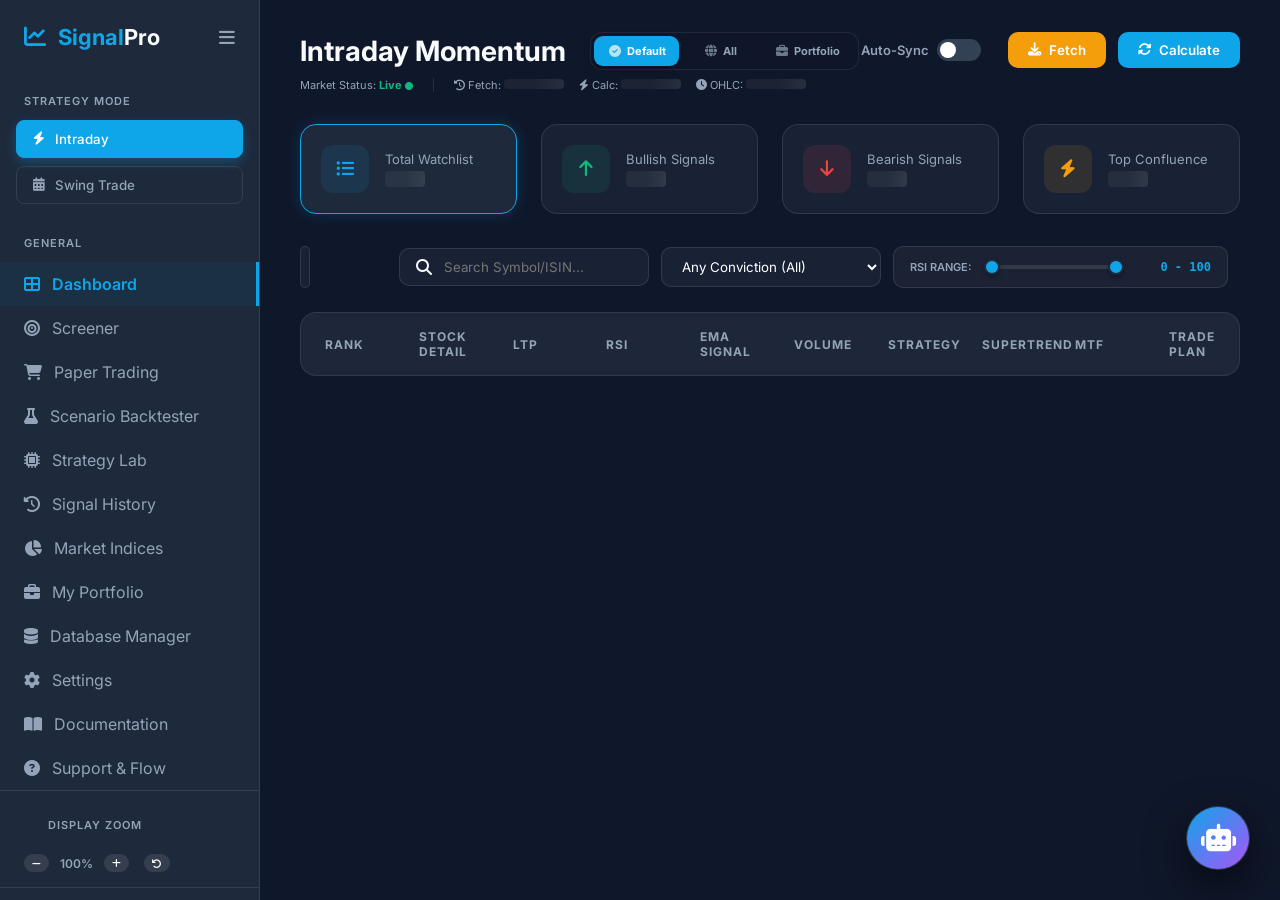
==== commit 3d8ed2b8: "Improvement: Chatbot-2" ====
--- a/index.html
+++ b/index.html
@@ -17,25 +17,33 @@
     <script defer src="https://cdn.jsdelivr.net/npm/mermaid@10/dist/mermaid.min.js"></script>
     <style>
         @keyframes skeleton-pulse {
-            0% { background-position: 200% 0; }
-            100% { background-position: -200% 0; }
+            0% {
+                background-position: 200% 0;
+            }
+
+            100% {
+                background-position: -200% 0;
+            }
         }
+
         .skeleton-box {
             height: 14px;
-            background: linear-gradient(90deg, rgba(255,255,255,0.05) 25%, rgba(255,255,255,0.1) 50%, rgba(255,255,255,0.05) 75%);
+            background: linear-gradient(90deg, rgba(255, 255, 255, 0.05) 25%, rgba(255, 255, 255, 0.1) 50%, rgba(255, 255, 255, 0.05) 75%);
             background-size: 200% 100%;
             animation: skeleton-pulse 1.5s infinite linear;
             border-radius: 4px;
             width: 100%;
         }
+
         .skeleton-row td {
             padding: 16px 12px !important;
         }
+
         .skeleton-circle {
             width: 24px;
             height: 24px;
             border-radius: 50%;
-            background: linear-gradient(90deg, rgba(255,255,255,0.05) 25%, rgba(255,255,255,0.1) 50%, rgba(255,255,255,0.05) 75%);
+            background: linear-gradient(90deg, rgba(255, 255, 255, 0.05) 25%, rgba(255, 255, 255, 0.1) 50%, rgba(255, 255, 255, 0.05) 75%);
             background-size: 200% 100%;
             animation: skeleton-pulse 1.5s infinite linear;
         }
@@ -132,10 +140,11 @@
                 <div class="header-left">
                     <div style="display: flex; align-items: center; gap: 24px;">
                         <h1 id="page-title" style="margin-bottom: 0;">Intraday Momentum</h1>
-                        
+
                         <div class="universe-selector" id="universe-nav" style="margin-right: 0;">
                             <div class="universe-slider" id="uni-slider"></div>
-                            <div class="universe-option active" onclick="setUniverse('default')" title="Standard watchlist">
+                            <div class="universe-option active" onclick="setUniverse('default')"
+                                title="Standard watchlist">
                                 <i class="fas fa-check-circle"></i> Default
                             </div>
                             <div class="universe-option" onclick="setUniverse('all')" title="All market stocks">
@@ -153,19 +162,29 @@
                         <div
                             style="display: flex; gap: 15px; border-left: 1px solid var(--border-color); padding-left: 20px;">
                             <div><i class="fas fa-history"></i> Fetch: <span id="last-fetch-time"
-                                    style="color:var(--text);font-weight:600;"><div class="skeleton-box" style="width:60px;display:inline-block;height:10px;"></div></span></div>
+                                    style="color:var(--text);font-weight:600;">
+                                    <div class="skeleton-box" style="width:60px;display:inline-block;height:10px;">
+                                    </div>
+                                </span></div>
                             <div><i class="fas fa-bolt"></i> Calc: <span id="last-calc-time"
-                                    style="color:var(--text);font-weight:600;"><div class="skeleton-box" style="width:60px;display:inline-block;height:10px;"></div></span></div>
+                                    style="color:var(--text);font-weight:600;">
+                                    <div class="skeleton-box" style="width:60px;display:inline-block;height:10px;">
+                                    </div>
+                                </span></div>
                             <div><i class="fas fa-clock"></i> OHLC: <span id="latest-ohlc-time"
-                                    style="color:var(--text);font-weight:600;"><div class="skeleton-box" style="width:60px;display:inline-block;height:10px;"></div></span></div>
-                        </div>
-                    </div>
-                </div>
-                <div class="header-right" style="display: flex; gap: 12px; align-items: center; align-self: flex-start;">
+                                    style="color:var(--text);font-weight:600;">
+                                    <div class="skeleton-box" style="width:60px;display:inline-block;height:10px;">
+                                    </div>
+                                </span></div>
+                        </div>
+                    </div>
+                </div>
+                <div class="header-right"
+                    style="display: flex; gap: 12px; align-items: center; align-self: flex-start;">
                     <div class="auto-sync-toggle"
-                         style="display: flex; align-items: center; gap: 8px; margin-right: 15px;">
+                        style="display: flex; align-items: center; gap: 8px; margin-right: 15px;">
                         <span class="text-dim" style="font-size: 13px; font-weight: 600;"
-                              id="auto-sync-label">Auto-Sync</span>
+                            id="auto-sync-label">Auto-Sync</span>
                         <label class="switch" style="margin: 0;">
                             <input type="checkbox" id="auto-sync-switch" onchange="toggleAutoSync()">
                             <span class="slider round"></span>
@@ -191,28 +210,36 @@
                     <div class="stat-icon bg-blue-trans"><i class="fas fa-list-ul"></i></div>
                     <div class="stat-info">
                         <span class="stat-label">Total Watchlist</span>
-                        <span class="stat-value" id="stat-total"><div class="skeleton-box" style="width:40px;height:16px;"></div></span>
+                        <span class="stat-value" id="stat-total">
+                            <div class="skeleton-box" style="width:40px;height:16px;"></div>
+                        </span>
                     </div>
                 </div>
                 <div class="stat-card" id="card-bullish" onclick="setStatFilter('bullish')">
                     <div class="stat-icon bg-success-trans"><i class="fas fa-arrow-up"></i></div>
                     <div class="stat-info">
                         <span class="stat-label">Bullish Signals</span>
-                        <span class="stat-value" id="stat-bullish"><div class="skeleton-box" style="width:40px;height:16px;"></div></span>
+                        <span class="stat-value" id="stat-bullish">
+                            <div class="skeleton-box" style="width:40px;height:16px;"></div>
+                        </span>
                     </div>
                 </div>
                 <div class="stat-card" id="card-bearish" onclick="setStatFilter('bearish')">
                     <div class="stat-icon bg-danger-trans"><i class="fas fa-arrow-down"></i></div>
                     <div class="stat-info">
                         <span class="stat-label">Bearish Signals</span>
-                        <span class="stat-value" id="stat-bearish"><div class="skeleton-box" style="width:40px;height:16px;"></div></span>
+                        <span class="stat-value" id="stat-bearish">
+                            <div class="skeleton-box" style="width:40px;height:16px;"></div>
+                        </span>
                     </div>
                 </div>
                 <div class="stat-card" id="card-confluence" onclick="setStatFilter('confluence')">
                     <div class="stat-icon bg-amber-trans"><i class="fas fa-bolt"></i></div>
                     <div class="stat-info">
                         <span class="stat-label">Top Confluence</span>
-                        <span class="stat-value" id="stat-confluence"><div class="skeleton-box" style="width:40px;height:16px;"></div></span>
+                        <span class="stat-value" id="stat-confluence">
+                            <div class="skeleton-box" style="width:40px;height:16px;"></div>
+                        </span>
                     </div>
                 </div>
             </section>
@@ -945,7 +972,8 @@
                                 <i class="fas fa-chevron-up text-dim" id="icon-segment-explainer"></i>
                             </div>
 
-                            <div id="content-segment-explainer" class="segment-content" style="display: grid; grid-template-columns: 1.5fr 1fr; gap: 40px;">
+                            <div id="content-segment-explainer" class="segment-content"
+                                style="display: grid; grid-template-columns: 1.5fr 1fr; gap: 40px;">
                                 <!-- Left: Plain English Explainer -->
                                 <div id="strat-explainer-text"
                                     style="font-size: 14px; line-height: 2; color: var(--text-main);">
@@ -1006,7 +1034,8 @@
                     </div>
 
                     <!-- Right Column: Sidebar -->
-                    <div id="strategy-sidebar" style="display: flex; flex-direction: column; gap: 24px; transition: all 0.3s ease; min-width: 0; overflow: hidden;">
+                    <div id="strategy-sidebar"
+                        style="display: flex; flex-direction: column; gap: 24px; transition: all 0.3s ease; min-width: 0; overflow: hidden;">
 
                         <!-- Sample Query Panel -->
                         <div class="bg-card"
@@ -1015,12 +1044,14 @@
                                 style="position: absolute; top: -15px; right: -15px; opacity: 0.1; transform: rotate(15deg);">
                                 <i class="fas fa-lightbulb fa-6x"></i>
                             </div>
-                            <div class="segment-header" onclick="toggleStrategySegment('library')" style="margin-bottom: 20px;">
+                            <div class="segment-header" onclick="toggleStrategySegment('library')"
+                                style="margin-bottom: 20px;">
                                 <h3 style="font-size: 15px; font-weight: 700; margin: 0;">Library Samples</h3>
                                 <i class="fas fa-chevron-up text-dim" id="icon-segment-library"></i>
                             </div>
 
-                            <div id="content-segment-library" class="segment-content" style="display: flex; flex-direction: column; gap: 12px;">
+                            <div id="content-segment-library" class="segment-content"
+                                style="display: flex; flex-direction: column; gap: 12px;">
                                 <div class="sample-chip" onclick="loadSampleQuery('bullish_dip')"
                                     style="background: rgba(0,0,0,0.3); padding: 12px; border-radius: 8px; cursor: pointer; border: 1px solid rgba(255,255,255,0.05); transition: all 0.2s;">
                                     <div
@@ -1652,13 +1683,15 @@
                     <div style="display: flex; gap: 12px; align-items: center;">
                         <div class="search-box" style="margin: 0; width: 250px;">
                             <i class="fas fa-search"></i>
-                            <input type="text" id="portfolio-search" placeholder="Search code/user..." oninput="filterPortfolio()">
-                        </div>
-                        <button class="btn btn-dim" onclick="fetchAndRenderPortfolio()"><i class="fas fa-sync-alt"></i> Refresh Portfolio</button>
+                            <input type="text" id="portfolio-search" placeholder="Search code/user..."
+                                oninput="filterPortfolio()">
+                        </div>
+                        <button class="btn btn-dim" onclick="fetchAndRenderPortfolio()"><i class="fas fa-sync-alt"></i>
+                            Refresh Portfolio</button>
                     </div>
                 </div>
             </header>
-            
+
             <div style="display: grid; grid-template-columns: repeat(4, 1fr); gap: 20px; margin-bottom: 24px;">
                 <div class="stat-card">
                     <div class="stat-title">Invested Amount</div>
@@ -1682,16 +1715,30 @@
                 <table class="signal-table">
                     <thead>
                         <tr>
-                            <th onclick="sortPortfolio('app_user_id')" style="cursor:pointer;">User ID <i class="fas fa-sort"></i></th>
-                            <th onclick="sortPortfolio('code')" style="cursor:pointer;">Code <i class="fas fa-sort"></i></th>
-                            <th onclick="sortPortfolio('quantity')" style="cursor:pointer; text-align: right;">Qty <i class="fas fa-sort"></i></th>
-                            <th onclick="sortPortfolio('avg_price')" style="cursor:pointer; text-align: right;">Avg Price <i class="fas fa-sort"></i></th>
-                            <th onclick="sortPortfolio('ltp')" style="cursor:pointer; text-align: right;">LTP <i class="fas fa-sort"></i></th>
-                            <th onclick="sortPortfolio('day_change_pct')" style="cursor:pointer; text-align: right;">Day Chg <i class="fas fa-sort"></i></th>
-                            <th onclick="sortPortfolio('inv_value')" style="cursor:pointer; text-align: right;">Invested <i class="fas fa-sort"></i></th>
-                            <th onclick="sortPortfolio('cur_value')" style="cursor:pointer; text-align: right;">Cur Value <i class="fas fa-sort"></i></th>
-                            <th onclick="sortPortfolio('pnl')" style="cursor:pointer; text-align: right;">Unrealized PNL <i class="fas fa-sort"></i></th>
-                            <th onclick="sortPortfolio('last_sync_at')" style="cursor:pointer; text-align: center;">Last Sync <i class="fas fa-sort"></i></th>
+                            <th style="width: 40px;"></th>
+                            <th onclick="sortPortfolio('code')" style="cursor:pointer;">Instrument <i
+                                    class="fas fa-sort"></i></th>
+                            <th onclick="sortPortfolio('quantity')" style="cursor:pointer; text-align: right;">Qty <i
+                                    class="fas fa-sort"></i></th>
+                            <th onclick="sortPortfolio('avg_price')" style="cursor:pointer; text-align: right;">Avg
+                                Price <i class="fas fa-sort"></i></th>
+                            <th onclick="sortPortfolio('ltp')" style="cursor:pointer; text-align: right;">LTP <i
+                                    class="fas fa-sort"></i></th>
+                            <th onclick="sortPortfolio('day_change_pct')" style="cursor:pointer; text-align: right;">Day
+                                Chg <i class="fas fa-sort"></i></th>
+                            <th onclick="sortPortfolio('inv_value')" style="cursor:pointer; text-align: right;">Invested
+                                <i class="fas fa-sort"></i>
+                            </th>
+                            <th onclick="sortPortfolio('cur_value')" style="cursor:pointer; text-align: right;">Cur
+                                Value <i class="fas fa-sort"></i></th>
+                            <th onclick="sortPortfolio('pnl')" style="cursor:pointer; text-align: right;">Unrealized PNL
+                                <i class="fas fa-sort"></i>
+                            </th>
+                            <th onclick="sortPortfolio('pnl_pct')" style="cursor:pointer; text-align: right;">PNL (%)
+                                <i class="fas fa-sort"></i>
+                            </th>
+                            <th onclick="sortPortfolio('last_sync_at')" style="cursor:pointer; text-align: center;">Last
+                                Sync <i class="fas fa-sort"></i></th>
                         </tr>
                     </thead>
                     <tbody id="portfolio-tbody">
@@ -1709,7 +1756,7 @@
                     <p class="text-dim">Comprehensive guide to StockSignal Pro architecture and features</p>
                 </div>
             </header>
-            
+
             <div id="support-content" class="support-container">
                 <!-- Content injected via JS -->
             </div>
@@ -1719,20 +1766,46 @@
         <main class="main-content hidden" id="indices-view">
             <header class="top-header">
                 <div class="header-left">
-                    <h1 style="color: var(--text-main); font-weight: 700; display:flex; align-items:center; gap: 12px; margin: 0;">
+                    <h1
+                        style="color: var(--text-main); font-weight: 700; display:flex; align-items:center; gap: 12px; margin: 0;">
                         <i class="fas fa-chart-pie" style="color: var(--primary);"></i> Market Indices
                     </h1>
-                    <p class="subtitle text-dim" style="font-size: 13px; margin-top: 5px;">Live NSE Broad & Sectoral Index Tracking</p>
+                    <p class="subtitle text-dim" style="font-size: 13px; margin-top: 5px;" id="indices-subtitle">Broad & Sectoral Index Tracking</p>
+                </div>
+                <div class="header-right" style="display: flex; gap: 15px; align-items: center;">
+                    <div class="search-box" style="width: 280px; position: relative;">
+                        <i class="fas fa-search"
+                            style="position: absolute; left: 36px; top: 50%; transform: translateY(-50%); color: var(--text-dim);"></i>
+                        <input type="text" id="indices-search" placeholder="Search Index Name..."
+                            oninput="filterIndices()"
+                            style="width: 100%; padding: 10px 10px 10px 38px; background: rgba(255,255,255,0.05); border: 1px solid var(--border-color); border-radius: 8px; color: var(--text-main); font-size: 13px; outline: none;">
+                    </div>
+                    <button class="btn btn-secondary" onclick="fetchAndRenderIndices()"
+                        style="padding: 10px 18px; display: flex; align-items: center; gap: 8px;">
+                        <i class="fas fa-sync-alt"></i> Refresh
+                    </button>
                 </div>
             </header>
 
             <div class="table-container" style="padding: 20px;">
                 <table class="signals-table" style="width: 100%; border-collapse: collapse;">
                     <thead>
-                        <tr style="border-bottom: 2px solid var(--border-color); color: var(--text-main);">
-                            <th style="text-align: left; padding: 12px 16px;">Indices</th>
-                            <th style="padding: 12px 16px; text-align: right;" colspan="2">Day's Range <i class="fas fa-caret-down"></i></th>
-                            <th style="padding: 12px 16px; text-align: center;" colspan="2">52 Weeks Range</th>
+                        <tr
+                            style="border-bottom: 2px solid var(--border-color); color: var(--text-main); font-size: 11px; text-transform: uppercase; letter-spacing: 0.5px;">
+                            <th style="text-align: left; padding: 12px 16px; cursor: pointer; width: 140px;"
+                                onclick="sortIndices('bs_indexSymbol')">Indices <i class="fas fa-sort"></i></th>
+                            <th style="padding: 12px 16px; text-align: right; cursor: pointer; width: 70px;"
+                                onclick="sortIndices('bs_percentChange')">1D % <i class="fas fa-sort"></i></th>
+                            <th style="padding: 12px 16px; text-align: center; width: 140px;">Day's Range</th>
+                            <th style="padding: 12px 16px; text-align: right; cursor: pointer; width: 80px;"
+                                onclick="sortIndices('bs_perChange365d')">52W % <i class="fas fa-sort"></i></th>
+                            <th style="padding: 12px 16px; text-align: center; width: 140px;">52W Range</th>
+                            <th style="padding: 12px 16px; text-align: center; width: 140px;">Advance / Decline</th>
+
+                            <th style="padding: 12px 12px; text-align: center; width: 60px;">30D</th>
+                            <th style="padding: 12px 12px; text-align: center; width: 60px;">365D</th>
+                            <th style="padding: 12px 16px; text-align: center; cursor: pointer; width: 85px;"
+                                onclick="sortIndices('bs_pe')">Valuation <i class="fas fa-sort"></i></th>
                         </tr>
                     </thead>
                     <tbody id="indices-table-body">
@@ -1777,69 +1850,132 @@
                 </h2>
                 <button class="close-modal" onclick="closeStrategyHelp()">&times;</button>
             </div>
-            <div class="modal-body" id="strategy-help-modal-body" style="padding: 0; max-height: 85vh; overflow-y: auto; background: #0d1117;">
+            <div class="modal-body" id="strategy-help-modal-body"
+                style="padding: 0; max-height: 85vh; overflow-y: auto; background: #0d1117;">
                 <!-- Internal Modal Tabs -->
-                <div style="display: flex; background: rgba(0,0,0,0.4); border-bottom: 1px solid var(--border-color); position: sticky; top: 0; z-index: 100;">
-                    <button class="help-tab-btn active" onclick="switchHelpTab('indicators')" style="flex: 1; padding: 15px; background: none; border: none; color: var(--primary); font-weight: 800; font-size: 11px; cursor: pointer; border-bottom: 2px solid var(--primary); text-transform: uppercase; letter-spacing: 1px;">Indicators</button>
-                    <button class="help-tab-btn" onclick="switchHelpTab('logic')" style="flex: 1; padding: 15px; background: none; border: none; color: var(--text-dim); font-weight: 800; font-size: 11px; cursor: pointer; text-transform: uppercase; letter-spacing: 1px;">Logic & Math</button>
-                    <button class="help-tab-btn" onclick="switchHelpTab('mtf')" style="flex: 1; padding: 15px; background: none; border: none; color: var(--text-dim); font-weight: 800; font-size: 11px; cursor: pointer; text-transform: uppercase; letter-spacing: 1px;">Timeframes</button>
-                    <button class="help-tab-btn" onclick="switchHelpTab('fundamentals')" style="flex: 1; padding: 15px; background: none; border: none; color: var(--text-dim); font-weight: 800; font-size: 11px; cursor: pointer; text-transform: uppercase; letter-spacing: 1px;">Fundamentals</button>
-                    <button class="help-tab-btn" onclick="switchHelpTab('recipes')" style="flex: 1; padding: 15px; background: none; border: none; color: var(--text-dim); font-weight: 800; font-size: 11px; cursor: pointer; text-transform: uppercase; letter-spacing: 1px;">Recipes</button>
+                <div
+                    style="display: flex; background: rgba(0,0,0,0.4); border-bottom: 1px solid var(--border-color); position: sticky; top: 0; z-index: 100;">
+                    <button class="help-tab-btn active" onclick="switchHelpTab('indicators')"
+                        style="flex: 1; padding: 15px; background: none; border: none; color: var(--primary); font-weight: 800; font-size: 11px; cursor: pointer; border-bottom: 2px solid var(--primary); text-transform: uppercase; letter-spacing: 1px;">Indicators</button>
+                    <button class="help-tab-btn" onclick="switchHelpTab('logic')"
+                        style="flex: 1; padding: 15px; background: none; border: none; color: var(--text-dim); font-weight: 800; font-size: 11px; cursor: pointer; text-transform: uppercase; letter-spacing: 1px;">Logic
+                        & Math</button>
+                    <button class="help-tab-btn" onclick="switchHelpTab('mtf')"
+                        style="flex: 1; padding: 15px; background: none; border: none; color: var(--text-dim); font-weight: 800; font-size: 11px; cursor: pointer; text-transform: uppercase; letter-spacing: 1px;">Timeframes</button>
+                    <button class="help-tab-btn" onclick="switchHelpTab('fundamentals')"
+                        style="flex: 1; padding: 15px; background: none; border: none; color: var(--text-dim); font-weight: 800; font-size: 11px; cursor: pointer; text-transform: uppercase; letter-spacing: 1px;">Fundamentals</button>
+                    <button class="help-tab-btn" onclick="switchHelpTab('recipes')"
+                        style="flex: 1; padding: 15px; background: none; border: none; color: var(--text-dim); font-weight: 800; font-size: 11px; cursor: pointer; text-transform: uppercase; letter-spacing: 1px;">Recipes</button>
                 </div>
 
                 <!-- Tab 1: Indicators -->
                 <div id="help-indicators" class="help-tab-content" style="padding: 30px;">
-                    <h3 style="font-size: 18px; color: var(--primary); margin-bottom: 20px; display: flex; align-items: center; gap: 10px;">
+                    <h3
+                        style="font-size: 18px; color: var(--primary); margin-bottom: 20px; display: flex; align-items: center; gap: 10px;">
                         <i class="fas fa-microchip"></i> Indicator Reference
                     </h3>
                     <table style="width: 100%; border-collapse: collapse; font-size: 13px;">
                         <thead style="background: rgba(255,255,255,0.03);">
                             <tr>
-                                <th style="padding: 12px; text-align: left; border-bottom: 1px solid var(--border-color);">Token / Alias</th>
-                                <th style="padding: 12px; text-align: left; border-bottom: 1px solid var(--border-color);">Type</th>
-                                <th style="padding: 12px; text-align: left; border-bottom: 1px solid var(--border-color);">Usage Example</th>
+                                <th
+                                    style="padding: 12px; text-align: left; border-bottom: 1px solid var(--border-color);">
+                                    Token / Alias</th>
+                                <th
+                                    style="padding: 12px; text-align: left; border-bottom: 1px solid var(--border-color);">
+                                    Type</th>
+                                <th
+                                    style="padding: 12px; text-align: left; border-bottom: 1px solid var(--border-color);">
+                                    Usage Example</th>
                             </tr>
                         </thead>
                         <tbody>
                             <tr>
-                                <td style="padding: 12px; border-bottom: 1px solid rgba(255,255,255,0.05);"><code>Price</code>, <code>LTP</code>, <code>CMP</code></td>
-                                <td style="padding: 12px; border-bottom: 1px solid rgba(255,255,255,0.05); color: var(--amber);">Numeric</td>
-                                <td style="padding: 12px; border-bottom: 1px solid rgba(255,255,255,0.05); font-family: monospace;">Price > [Daily].High</td>
+                                <td style="padding: 12px; border-bottom: 1px solid rgba(255,255,255,0.05);">
+                                    <code>Price</code>, <code>LTP</code>, <code>CMP</code>
+                                </td>
+                                <td
+                                    style="padding: 12px; border-bottom: 1px solid rgba(255,255,255,0.05); color: var(--amber);">
+                                    Numeric</td>
+                                <td
+                                    style="padding: 12px; border-bottom: 1px solid rgba(255,255,255,0.05); font-family: monospace;">
+                                    Price > [Daily].High</td>
                             </tr>
                             <tr>
-                                <td style="padding: 12px; border-bottom: 1px solid rgba(255,255,255,0.05);"><code>RSI</code></td>
-                                <td style="padding: 12px; border-bottom: 1px solid rgba(255,255,255,0.05); color: var(--amber);">Numeric</td>
-                                <td style="padding: 12px; border-bottom: 1px solid rgba(255,255,255,0.05); font-family: monospace;">RSI < 30 OR [1h].RSI > 60</td>
+                                <td style="padding: 12px; border-bottom: 1px solid rgba(255,255,255,0.05);">
+                                    <code>RSI</code>
+                                </td>
+                                <td
+                                    style="padding: 12px; border-bottom: 1px solid rgba(255,255,255,0.05); color: var(--amber);">
+                                    Numeric</td>
+                                <td
+                                    style="padding: 12px; border-bottom: 1px solid rgba(255,255,255,0.05); font-family: monospace;">
+                                    RSI < 30 OR [1h].RSI> 60</td>
                             </tr>
                             <tr>
-                                <td style="padding: 12px; border-bottom: 1px solid rgba(255,255,255,0.05);"><code>Trend</code>, <code>ST</code>, <code>SuperTrend</code></td>
-                                <td style="padding: 12px; border-bottom: 1px solid rgba(255,255,255,0.05); color: var(--success);">Sentiment</td>
-                                <td style="padding: 12px; border-bottom: 1px solid rgba(255,255,255,0.05); font-family: monospace;">Trend == 'Bullish'</td>
+                                <td style="padding: 12px; border-bottom: 1px solid rgba(255,255,255,0.05);">
+                                    <code>Trend</code>, <code>ST</code>, <code>SuperTrend</code>
+                                </td>
+                                <td
+                                    style="padding: 12px; border-bottom: 1px solid rgba(255,255,255,0.05); color: var(--success);">
+                                    Sentiment</td>
+                                <td
+                                    style="padding: 12px; border-bottom: 1px solid rgba(255,255,255,0.05); font-family: monospace;">
+                                    Trend == 'Bullish'</td>
                             </tr>
                             <tr>
-                                <td style="padding: 12px; border-bottom: 1px solid rgba(255,255,255,0.05);"><code>ST_V</code>, <code>STV</code>, <code>ST_Value</code></td>
-                                <td style="padding: 12px; border-bottom: 1px solid rgba(255,255,255,0.05); color: var(--amber);">Numeric</td>
-                                <td style="padding: 12px; border-bottom: 1px solid rgba(255,255,255,0.05); font-family: monospace;">LTP > ST_V + 0.5%</td>
+                                <td style="padding: 12px; border-bottom: 1px solid rgba(255,255,255,0.05);">
+                                    <code>ST_V</code>, <code>STV</code>, <code>ST_Value</code>
+                                </td>
+                                <td
+                                    style="padding: 12px; border-bottom: 1px solid rgba(255,255,255,0.05); color: var(--amber);">
+                                    Numeric</td>
+                                <td
+                                    style="padding: 12px; border-bottom: 1px solid rgba(255,255,255,0.05); font-family: monospace;">
+                                    LTP > ST_V + 0.5%</td>
                             </tr>
                             <tr>
-                                <td style="padding: 12px; border-bottom: 1px solid rgba(255,255,255,0.05);"><code>Pattern</code></td>
-                                <td style="padding: 12px; border-bottom: 1px solid rgba(255,255,255,0.05); color: var(--success);">Sentiment</td>
-                                <td style="padding: 12px; border-bottom: 1px solid rgba(255,255,255,0.05); font-family: monospace;">Pattern == 'Bullish'</td>
+                                <td style="padding: 12px; border-bottom: 1px solid rgba(255,255,255,0.05);">
+                                    <code>Pattern</code>
+                                </td>
+                                <td
+                                    style="padding: 12px; border-bottom: 1px solid rgba(255,255,255,0.05); color: var(--success);">
+                                    Sentiment</td>
+                                <td
+                                    style="padding: 12px; border-bottom: 1px solid rgba(255,255,255,0.05); font-family: monospace;">
+                                    Pattern == 'Bullish'</td>
                             </tr>
                             <tr>
-                                <td style="padding: 12px; border-bottom: 1px solid rgba(255,255,255,0.05);"><code>PatternScore</code>, <code>PScan</code></td>
-                                <td style="padding: 12px; border-bottom: 1px solid rgba(255,255,255,0.05); color: var(--amber);">Numeric</td>
-                                <td style="padding: 12px; border-bottom: 1px solid rgba(255,255,255,0.05); font-family: monospace;">PatternScore >= 3</td>
+                                <td style="padding: 12px; border-bottom: 1px solid rgba(255,255,255,0.05);">
+                                    <code>PatternScore</code>, <code>PScan</code>
+                                </td>
+                                <td
+                                    style="padding: 12px; border-bottom: 1px solid rgba(255,255,255,0.05); color: var(--amber);">
+                                    Numeric</td>
+                                <td
+                                    style="padding: 12px; border-bottom: 1px solid rgba(255,255,255,0.05); font-family: monospace;">
+                                    PatternScore >= 3</td>
                             </tr>
                             <tr>
-                                <td style="padding: 12px; border-bottom: 1px solid rgba(255,255,255,0.05);"><code>EMA_F</code>, <code>EMA_S</code>, <code>EMA_C</code></td>
-                                <td style="padding: 12px; border-bottom: 1px solid rgba(255,255,255,0.05); color: var(--success);">Mixed</td>
-                                <td style="padding: 12px; border-bottom: 1px solid rgba(255,255,255,0.05); font-family: monospace;">EMA_C == 'Bullish'</td>
+                                <td style="padding: 12px; border-bottom: 1px solid rgba(255,255,255,0.05);">
+                                    <code>EMA_F</code>, <code>EMA_S</code>, <code>EMA_C</code>
+                                </td>
+                                <td
+                                    style="padding: 12px; border-bottom: 1px solid rgba(255,255,255,0.05); color: var(--success);">
+                                    Mixed</td>
+                                <td
+                                    style="padding: 12px; border-bottom: 1px solid rgba(255,255,255,0.05); font-family: monospace;">
+                                    EMA_C == 'Bullish'</td>
                             </tr>
                             <tr>
-                                <td style="padding: 12px; border-bottom: 1px solid rgba(255,255,255,0.05);"><code>Vol</code>, <code>VOL_R</code>, <code>VolumeRatio</code></td>
-                                <td style="padding: 12px; border-bottom: 1px solid rgba(255,255,255,0.05); color: var(--amber);">Numeric</td>
-                                <td style="padding: 12px; border-bottom: 1px solid rgba(255,255,255,0.05); font-family: monospace;">VOL_R > 2.5</td>
+                                <td style="padding: 12px; border-bottom: 1px solid rgba(255,255,255,0.05);">
+                                    <code>Vol</code>, <code>VOL_R</code>, <code>VolumeRatio</code>
+                                </td>
+                                <td
+                                    style="padding: 12px; border-bottom: 1px solid rgba(255,255,255,0.05); color: var(--amber);">
+                                    Numeric</td>
+                                <td
+                                    style="padding: 12px; border-bottom: 1px solid rgba(255,255,255,0.05); font-family: monospace;">
+                                    VOL_R > 2.5</td>
                             </tr>
                         </tbody>
                     </table>
@@ -1849,139 +1985,229 @@
                 <div id="help-logic" class="help-tab-content hidden" style="padding: 30px;">
                     <div style="display: grid; grid-template-columns: 1fr 1fr; gap: 40px;">
                         <div>
-                            <h3 style="font-size: 18px; color: var(--amber); margin-bottom: 20px;"><i class="fas fa-balance-scale"></i> Operators</h3>
-                            <ul style="list-style: none; padding: 0; display: flex; flex-direction: column; gap: 15px; font-size: 13px;">
-                                <li><code style="color:var(--primary)">AND</code> / <code style="color:var(--primary)">OR</code> / <code style="color:var(--primary)">NOT</code> - Logical gates.</li>
-                                <li><code style="color:var(--success)">==</code> / <code style="color:var(--success)">!=</code> - Equality (use single quotes for strings).</li>
-                                <li><code style="color:var(--success)">></code> / <code style="color:var(--success)">>=</code> / <code style="color:var(--success)"><</code> / <code style="color:var(--success)"><=</code> - Numeric range.</li>
+                            <h3 style="font-size: 18px; color: var(--amber); margin-bottom: 20px;"><i
+                                    class="fas fa-balance-scale"></i> Operators</h3>
+                            <ul
+                                style="list-style: none; padding: 0; display: flex; flex-direction: column; gap: 15px; font-size: 13px;">
+                                <li><code style="color:var(--primary)">AND</code> / <code
+                                        style="color:var(--primary)">OR</code> / <code
+                                        style="color:var(--primary)">NOT</code> - Logical gates.</li>
+                                <li><code style="color:var(--success)">==</code> / <code
+                                        style="color:var(--success)">!=</code> - Equality (use single quotes for
+                                    strings).</li>
+                                <li><code style="color:var(--success)">></code> / <code
+                                        style="color:var(--success)">>=</code> / <code
+                                        style="color:var(--success)"><</code> / <code
+                                        style="color:var(--success)"><=</code> - Numeric range.</li>
                             </ul>
                         </div>
                         <div>
-                            <h3 style="font-size: 18px; color: var(--primary); margin-bottom: 20px;"><i class="fas fa-percent"></i> Percentage Engine</h3>
+                            <h3 style="font-size: 18px; color: var(--primary); margin-bottom: 20px;"><i
+                                    class="fas fa-percent"></i> Percentage Engine</h3>
                             <p style="font-size: 13px; color: var(--text-dim); line-height: 1.6;">
-                                Apply offsets directly to any price-based token. This is used for "buffer" zones or trailing targets.
+                                Apply offsets directly to any price-based token. This is used for "buffer" zones or
+                                trailing targets.
                             </p>
-                            <div style="background: rgba(0,0,0,0.3); padding: 15px; border-radius: 8px; margin-top: 15px; font-family: monospace; font-size: 13px;">
+                            <div
+                                style="background: rgba(0,0,0,0.3); padding: 15px; border-radius: 8px; margin-top: 15px; font-family: monospace; font-size: 13px;">
                                 LTP > ST_V + 0.5% <br>
                                 High - 1.25% <br>
-                                LTP < [1h].EMA_S - 2%
-                            </div>
-                        </div>
-                    </div>
-                    <div style="margin-top: 30px; padding: 20px; background: rgba(var(--primary-rgb), 0.1); border-radius: 12px; border: 1px solid var(--primary);">
-                        <strong style="color: var(--primary); display: block; margin-bottom: 5px;">Special Logic: Target & Stop-Loss</strong>
-                        <p style="font-size: 11px; margin-bottom: 10px;">In Target/SL fields, if you leave them empty, the system defaults to 1.5% profit and 1.5% loss based on LTP. You can use tokens for dynamic exits:</p>
-                        <div style="display: flex; gap: 20px; font-size: 12px; font-family: monospace;">
-                            Target: [Daily].High <br>
-                            Stop Loss: ST_V - 0.25%
-                        </div>
-                    </div>
-                    <div style="margin-top: 20px; padding: 20px; background: rgba(255,255,255,0.03); border-radius: 12px; border: 1px solid var(--border-color);">
-                        <strong style="color: var(--primary); display: block; margin-bottom: 5px;">Shorthand Power Tokens</strong>
-                        <div style="display: flex; gap: 20px; font-size: 13px;">
-                            <code>@High</code> &rarr; Previous Candle High <br>
-                            <code>@Low</code> &rarr; Previous Candle Low
-                        </div>
-                    </div>
-                </div>
-
-                <!-- Tab 3: MTF -->
-                <div id="help-mtf" class="help-tab-content hidden" style="padding: 30px;">
-                    <h3 style="font-size: 18px; color: var(--primary); margin-bottom: 20px;"><i class="fas fa-layer-group"></i> Timeframe Wrappers</h3>
-                    <p style="font-size: 13px; color: var(--text-dim); line-height: 1.6; margin-bottom: 20px;">
-                        The power of Confluence Lab lies in checking multiple timeframes simultaneously. Wrap any token in brackets <code>[TF]</code> to jump contexts.
-                    </p>
-                    <div style="display: grid; grid-template-columns: repeat(auto-fill, minmax(100px, 1fr)); gap: 10px; margin-bottom: 30px;">
-                        <code style="background: rgba(255,255,255,0.05); padding: 8px; text-align: center; border-radius: 4px;">[5m]</code>
-                        <code style="background: rgba(255,255,255,0.05); padding: 8px; text-align: center; border-radius: 4px;">[15m]</code>
-                        <code style="background: rgba(255,255,255,0.05); padding: 8px; text-align: center; border-radius: 4px;">[1h]</code>
-                        <code style="background: rgba(255,255,255,0.05); padding: 8px; text-align: center; border-radius: 4px;">[60m]</code>
-                        <code style="background: rgba(255,255,255,0.05); padding: 8px; text-align: center; border-radius: 4px;">[Daily]</code>
-                        <code style="background: rgba(255,255,255,0.05); padding: 8px; text-align: center; border-radius: 4px;">[Weekly]</code>
-                        <code style="background: rgba(255,255,255,0.05); padding: 8px; text-align: center; border-radius: 4px;">[Current]</code>
-                    </div>
-                    <div style="background: rgba(255,255,255,0.03); border: 1px solid var(--border-color); border-radius: 12px; padding: 25px;">
-                        <h4 style="margin-bottom: 15px; color: var(--primary);">Standard Confluence Pattern</h4>
-                        <code style="background: #000; padding: 15px; border-radius: 8px; display: block; font-size: 13px; line-height: 1.8; color: var(--success);">
+                                LTP < [1h].EMA_S - 2% </div>
+                            </div>
+                        </div>
+                        <div
+                            style="margin-top: 30px; padding: 20px; background: rgba(var(--primary-rgb), 0.1); border-radius: 12px; border: 1px solid var(--primary);">
+                            <strong style="color: var(--primary); display: block; margin-bottom: 5px;">Special Logic:
+                                Target & Stop-Loss</strong>
+                            <p style="font-size: 11px; margin-bottom: 10px;">In Target/SL fields, if you leave them
+                                empty, the system defaults to 1.5% profit and 1.5% loss based on LTP. You can use tokens
+                                for dynamic exits:</p>
+                            <div style="display: flex; gap: 20px; font-size: 12px; font-family: monospace;">
+                                Target: [Daily].High <br>
+                                Stop Loss: ST_V - 0.25%
+                            </div>
+                        </div>
+                        <div
+                            style="margin-top: 20px; padding: 20px; background: rgba(255,255,255,0.03); border-radius: 12px; border: 1px solid var(--border-color);">
+                            <strong style="color: var(--primary); display: block; margin-bottom: 5px;">Shorthand Power
+                                Tokens</strong>
+                            <div style="display: flex; gap: 20px; font-size: 13px;">
+                                <code>@High</code> &rarr; Previous Candle High <br>
+                                <code>@Low</code> &rarr; Previous Candle Low
+                            </div>
+                        </div>
+                    </div>
+
+                    <!-- Tab 3: MTF -->
+                    <div id="help-mtf" class="help-tab-content hidden" style="padding: 30px;">
+                        <h3 style="font-size: 18px; color: var(--primary); margin-bottom: 20px;"><i
+                                class="fas fa-layer-group"></i> Timeframe Wrappers</h3>
+                        <p style="font-size: 13px; color: var(--text-dim); line-height: 1.6; margin-bottom: 20px;">
+                            The power of Confluence Lab lies in checking multiple timeframes simultaneously. Wrap any
+                            token in brackets <code>[TF]</code> to jump contexts.
+                        </p>
+                        <div
+                            style="display: grid; grid-template-columns: repeat(auto-fill, minmax(100px, 1fr)); gap: 10px; margin-bottom: 30px;">
+                            <code
+                                style="background: rgba(255,255,255,0.05); padding: 8px; text-align: center; border-radius: 4px;">[5m]</code>
+                            <code
+                                style="background: rgba(255,255,255,0.05); padding: 8px; text-align: center; border-radius: 4px;">[15m]</code>
+                            <code
+                                style="background: rgba(255,255,255,0.05); padding: 8px; text-align: center; border-radius: 4px;">[1h]</code>
+                            <code
+                                style="background: rgba(255,255,255,0.05); padding: 8px; text-align: center; border-radius: 4px;">[60m]</code>
+                            <code
+                                style="background: rgba(255,255,255,0.05); padding: 8px; text-align: center; border-radius: 4px;">[Daily]</code>
+                            <code
+                                style="background: rgba(255,255,255,0.05); padding: 8px; text-align: center; border-radius: 4px;">[Weekly]</code>
+                            <code
+                                style="background: rgba(255,255,255,0.05); padding: 8px; text-align: center; border-radius: 4px;">[Current]</code>
+                        </div>
+                        <div
+                            style="background: rgba(255,255,255,0.03); border: 1px solid var(--border-color); border-radius: 12px; padding: 25px;">
+                            <h4 style="margin-bottom: 15px; color: var(--primary);">Standard Confluence Pattern</h4>
+                            <code
+                                style="background: #000; padding: 15px; border-radius: 8px; display: block; font-size: 13px; line-height: 1.8; color: var(--success);">
                             [Daily].Trend == 'Bullish' AND <br>
                             [1h].RSI > 50 AND <br>
                             LTP > ST_V
                         </code>
-                        <div style="margin-top: 15px; font-size: 12px; color: var(--text-dim);">Checks Daily Trend + 1H Momentum + Intraday Price Support.</div>
-                    </div>
-                </div>
-
-                <!-- Tab 4: Fundamentals -->
-                <div id="help-fundamentals" class="help-tab-content hidden" style="padding: 30px;">
-                    <h3 style="font-size: 18px; color: var(--amber); margin-bottom: 20px;"><i class="fas fa-landmark"></i> Corporate Fundamentals</h3>
-                    <table style="width: 100%; border-collapse: collapse; font-size: 13px;">
-                        <thead style="background: rgba(255,255,255,0.03);">
-                            <tr>
-                                <th style="padding: 12px; text-align: left; border-bottom: 1px solid var(--border-color);">Token</th>
-                                <th style="padding: 12px; text-align: left; border-bottom: 1px solid var(--border-color);">Value</th>
-                                <th style="padding: 12px; text-align: left; border-bottom: 1px solid var(--border-color);">Ex: High ROE Scan</th>
-                            </tr>
-                        </thead>
-                        <tbody>
-                            <tr><td style="padding: 10px; border-bottom: 1px solid rgba(255,255,255,0.05);"><code>ROE</code></td><td>Return on Equity</td><td>ROE > 20</td></tr>
-                            <tr><td style="padding: 10px; border-bottom: 1px solid rgba(255,255,255,0.05);"><code>PE</code></td><td>P/E Ratio</td><td>PE < 15</td></tr>
-                            <tr><td style="padding: 10px; border-bottom: 1px solid rgba(255,255,255,0.05);"><code>PB</code></td><td>Price to Book Value</td><td>PB < 3</td></tr>
-                            <tr><td style="padding: 10px; border-bottom: 1px solid rgba(255,255,255,0.05);"><code>EPS</code></td><td>Earnings Per Share</td><td>EPS > 50</td></tr>
-                            <tr><td style="padding: 10px; border-bottom: 1px solid rgba(255,255,255,0.05);"><code>OPM</code>, <code>NPM</code></td><td>Operating/Net Margin %</td><td>OPM > 25 AND NPM > 15</td></tr>
-                            <tr><td style="padding: 10px; border-bottom: 1px solid rgba(255,255,255,0.05);"><code>Market_Cap</code></td><td>MCap (Crores)</td><td>Market_Cap > 50000</td></tr>
-                            <tr><td style="padding: 10px; border-bottom: 1px solid rgba(255,255,255,0.05);"><code>Sector</code>, <code>Industry</code></td><td>Classification</td><td>Industry == 'Software'</td></tr>
-                        </tbody>
-                    </table>
-                </div>
-
-                <!-- Tab 5: Recipes -->
-                <div id="help-recipes" class="help-tab-content hidden" style="padding: 30px;">
-                    <h3 style="font-size: 18px; color: var(--primary); margin-bottom: 25px;"><i class="fas fa-book-open"></i> Full Engine Examples</h3>
-                    <div style="display: grid; gap: 20px;">
-                        <div class="help-box" style="padding: 20px; border-left: 4px solid var(--success);">
-                            <h4 style="color: var(--success); margin-bottom: 10px;">Golden Cross Screener</h4>
-                            <code style="font-size: 12px; display: block; background: #000; padding: 10px; border-radius: 6px;">[Daily].EMA_F > [Daily].EMA_S AND [Weekly].EMA_F > [Weekly].EMA_S</code>
-                        </div>
-                        <div class="help-box" style="padding: 20px; border-left: 4px solid var(--amber);">
-                            <h4 style="color: var(--amber); margin-bottom: 10px;">Bullish Reversal Detection</h4>
-                            <code style="font-size: 12px; display: block; background: #000; padding: 10px; border-radius: 6px;">PatternScore >= 3 AND RSI < 40 AND LTP > @Low</code>
-                        </div>
-                    </div>
-                </div>
-            </div>
-            <div class="modal-footer" style="padding: 15px 30px; background: rgba(0,0,0,0.2); border-top: 1px solid var(--border-color);">
-                <button class="btn btn-primary" onclick="closeStrategyHelp()" style="width: 100%; padding: 12px; font-weight: 800; border-radius: 8px;">GOT IT, START BUILDING</button>
+                            <div style="margin-top: 15px; font-size: 12px; color: var(--text-dim);">Checks Daily Trend +
+                                1H Momentum + Intraday Price Support.</div>
+                        </div>
+                    </div>
+
+                    <!-- Tab 4: Fundamentals -->
+                    <div id="help-fundamentals" class="help-tab-content hidden" style="padding: 30px;">
+                        <h3 style="font-size: 18px; color: var(--amber); margin-bottom: 20px;"><i
+                                class="fas fa-landmark"></i> Corporate Fundamentals</h3>
+                        <table style="width: 100%; border-collapse: collapse; font-size: 13px;">
+                            <thead style="background: rgba(255,255,255,0.03);">
+                                <tr>
+                                    <th
+                                        style="padding: 12px; text-align: left; border-bottom: 1px solid var(--border-color);">
+                                        Token</th>
+                                    <th
+                                        style="padding: 12px; text-align: left; border-bottom: 1px solid var(--border-color);">
+                                        Value</th>
+                                    <th
+                                        style="padding: 12px; text-align: left; border-bottom: 1px solid var(--border-color);">
+                                        Ex: High ROE Scan</th>
+                                </tr>
+                            </thead>
+                            <tbody>
+                                <tr>
+                                    <td style="padding: 10px; border-bottom: 1px solid rgba(255,255,255,0.05);">
+                                        <code>ROE</code>
+                                    </td>
+                                    <td>Return on Equity</td>
+                                    <td>ROE > 20</td>
+                                </tr>
+                                <tr>
+                                    <td style="padding: 10px; border-bottom: 1px solid rgba(255,255,255,0.05);">
+                                        <code>PE</code>
+                                    </td>
+                                    <td>P/E Ratio</td>
+                                    <td>PE < 15</td>
+                                </tr>
+                                <tr>
+                                    <td style="padding: 10px; border-bottom: 1px solid rgba(255,255,255,0.05);">
+                                        <code>PB</code>
+                                    </td>
+                                    <td>Price to Book Value</td>
+                                    <td>PB < 3</td>
+                                </tr>
+                                <tr>
+                                    <td style="padding: 10px; border-bottom: 1px solid rgba(255,255,255,0.05);">
+                                        <code>EPS</code>
+                                    </td>
+                                    <td>Earnings Per Share</td>
+                                    <td>EPS > 50</td>
+                                </tr>
+                                <tr>
+                                    <td style="padding: 10px; border-bottom: 1px solid rgba(255,255,255,0.05);">
+                                        <code>OPM</code>, <code>NPM</code>
+                                    </td>
+                                    <td>Operating/Net Margin %</td>
+                                    <td>OPM > 25 AND NPM > 15</td>
+                                </tr>
+                                <tr>
+                                    <td style="padding: 10px; border-bottom: 1px solid rgba(255,255,255,0.05);">
+                                        <code>Market_Cap</code>
+                                    </td>
+                                    <td>MCap (Crores)</td>
+                                    <td>Market_Cap > 50000</td>
+                                </tr>
+                                <tr>
+                                    <td style="padding: 10px; border-bottom: 1px solid rgba(255,255,255,0.05);">
+                                        <code>Sector</code>, <code>Industry</code>
+                                    </td>
+                                    <td>Classification</td>
+                                    <td>Industry == 'Software'</td>
+                                </tr>
+                            </tbody>
+                        </table>
+                    </div>
+
+                    <!-- Tab 5: Recipes -->
+                    <div id="help-recipes" class="help-tab-content hidden" style="padding: 30px;">
+                        <h3 style="font-size: 18px; color: var(--primary); margin-bottom: 25px;"><i
+                                class="fas fa-book-open"></i> Full Engine Examples</h3>
+                        <div style="display: grid; gap: 20px;">
+                            <div class="help-box" style="padding: 20px; border-left: 4px solid var(--success);">
+                                <h4 style="color: var(--success); margin-bottom: 10px;">Golden Cross Screener</h4>
+                                <code
+                                    style="font-size: 12px; display: block; background: #000; padding: 10px; border-radius: 6px;">[Daily].EMA_F > [Daily].EMA_S AND [Weekly].EMA_F > [Weekly].EMA_S</code>
+                            </div>
+                            <div class="help-box" style="padding: 20px; border-left: 4px solid var(--amber);">
+                                <h4 style="color: var(--amber); margin-bottom: 10px;">Bullish Reversal Detection</h4>
+                                <code
+                                    style="font-size: 12px; display: block; background: #000; padding: 10px; border-radius: 6px;">PatternScore >= 3 AND RSI < 40 AND LTP > @Low</code>
+                            </div>
+                        </div>
+                    </div>
+                </div>
+                <div class="modal-footer"
+                    style="padding: 15px 30px; background: rgba(0,0,0,0.2); border-top: 1px solid var(--border-color);">
+                    <button class="btn btn-primary" onclick="closeStrategyHelp()"
+                        style="width: 100%; padding: 12px; font-weight: 800; border-radius: 8px;">GOT IT, START
+                        BUILDING</button>
+                </div>
             </div>
         </div>
-    </div>
-    
-    <!-- Chatbot Widget UI -->
-    <div id="ai-chat-widget" class="ai-widget collapsed">
-        <div class="ai-header" onclick="toggleAIChat()">
-            <div class="ai-title">
-                <i class="fas fa-robot"></i> 
-                <span>Signal Assistant</span>
-            </div>
-            <div style="display: flex; gap: 10px; align-items: center;">
-                <button class="ai-close-btn" id="ai-expand-btn" onclick="event.stopPropagation(); toggleAIExpand()" title="Expand Chat"><i class="fas fa-expand-alt"></i></button>
-                <button class="ai-close-btn" onclick="event.stopPropagation(); toggleAIChat()"><i class="fas fa-times"></i></button>
+
+        <!-- Chatbot Widget UI -->
+        <div id="ai-chat-widget" class="ai-widget collapsed">
+            <div class="ai-header" onclick="toggleAIChat()">
+                <div class="ai-title">
+                    <i class="fas fa-robot"></i>
+                    <span>Signal Assistant</span>
+                </div>
+                <div style="display: flex; gap: 10px; align-items: center;">
+                    <button class="ai-close-btn" id="ai-expand-btn" onclick="event.stopPropagation(); toggleAIExpand()"
+                        title="Expand Chat"><i class="fas fa-expand-alt"></i></button>
+                    <button class="ai-close-btn" onclick="event.stopPropagation(); toggleAIChat()"><i
+                            class="fas fa-times"></i></button>
+                </div>
+            </div>
+            <div class="ai-body" id="ai-chat-body">
+                <div class="ai-message ai-assistant">
+                    Hi! I'm your Signal Pro Assistant. Ask me about top signals, stock status, or market sentiment.
+                </div>
+            </div>
+            <div class="ai-footer">
+                <textarea id="ai-chat-input" placeholder="Ask something..."
+                    onkeydown="if(event.key === 'Enter' && !event.shiftKey) { event.preventDefault(); sendAIMessage(); }"></textarea>
+                <button class="btn btn-primary"
+                    style="padding: 0; border-radius: 50%; width: 40px; height: 40px; display: flex; align-items: center; justify-content: center; font-size: 16px;"
+                    onclick="sendAIMessage()"><i class="fas fa-arrow-up"></i></button>
             </div>
         </div>
-        <div class="ai-body" id="ai-chat-body">
-            <div class="ai-message ai-assistant">
-                Hi! I'm your Signal Pro Assistant. Ask me about top signals, stock status, or market sentiment.
-            </div>
+
+        <script src="/static/app.js?v=12" onerror="this.src='app.js?v=12'"></script>
+        <div id="strat-suggestions"
+            style="display:none; position: absolute; z-index: 10000; background: #161b22; border: 1px solid var(--primary); border-radius: 6px; box-shadow: 0 10px 40px rgba(0,0,0,0.6); min-width: 250px; max-height: 250px; overflow-y: auto; pointer-events: auto;">
         </div>
-        <div class="ai-footer">
-            <input type="text" id="ai-chat-input" placeholder="Ask something..." onkeyup="if(event.key === 'Enter') sendAIMessage()">
-            <button class="btn btn-primary" style="padding: 0; border-radius: 50%; width: 40px; height: 40px; display: flex; align-items: center; justify-content: center; font-size: 16px;" onclick="sendAIMessage()"><i class="fas fa-arrow-up"></i></button>
-        </div>
-    </div>
-
-    <script src="/static/app.js?v=4" onerror="this.src='app.js?v=4'"></script>
-    <div id="strat-suggestions"
-        style="display:none; position: absolute; z-index: 10000; background: #161b22; border: 1px solid var(--primary); border-radius: 6px; box-shadow: 0 10px 40px rgba(0,0,0,0.6); min-width: 250px; max-height: 250px; overflow-y: auto; pointer-events: auto;">
-    </div>
 </body>
 
 </html>
--- a/styles.css
+++ b/styles.css
@@ -1,1990 +1,2036 @@
-:root {
-    --bg-dark: #0f172a;
-    --sidebar-bg: #1e293b;
-    --card-bg: rgba(30, 41, 59, 0.7);
-    --border-color: rgba(255, 255, 255, 0.1);
-    --text-main: #f8fafc;
-    --text-dim: #94a3b8;
-    --primary: #0ea5e9;
-    --primary-rgb: 14, 165, 233;
-    --primary-hover: #0284c7;
-    --success: #10b981;
-    --danger: #ef4444;
-    --amber: #f59e0b;
-    --glass: rgba(255, 255, 255, 0.03);
-    --glass-border: rgba(255, 255, 255, 0.08);
-    --portfolio: #a855f7;
-    --portfolio-rgb: 168, 85, 247;
-}
-
-* {
-    margin: 0;
-    padding: 0;
-    box-sizing: border-box;
-    font-family: 'Inter', sans-serif;
-}
-
-body.dark-theme {
-    background-color: var(--bg-dark);
-    color: var(--text-main);
-    overflow-x: hidden;
-}
-
-.app-container {
-    display: flex;
-    min-height: 100vh;
-}
-
-/* Sidebar Styling */
-.sidebar {
-    width: 260px;
-    background-color: var(--sidebar-bg);
-    border-right: 1px solid var(--border-color);
-    display: flex;
-    flex-direction: column;
-    padding: 24px 0;
-    position: fixed;
-    height: 100vh;
-    transition: width 0.3s ease;
-    overflow: hidden;
-    white-space: nowrap;
-}
-
-.sidebar.collapsed {
-    width: 80px;
-}
-
-.sidebar.collapsed .logo-text span,
-.sidebar.collapsed .nav-label,
-.sidebar.collapsed .user-info>div,
-.sidebar.collapsed .mode-btn span,
-.sidebar.collapsed .nav-item span {
-    display: none;
-}
-
-.sidebar.collapsed .mode-btn {
-    padding: 10px;
-    justify-content: center;
-}
-
-.sidebar.collapsed .nav-item {
-    justify-content: center;
-    padding: 12px 0;
-}
-
-.dock-btn {
-    background: transparent;
-    border: none;
-    color: var(--text-dim);
-    font-size: 18px;
-    cursor: pointer;
-    transition: color 0.2s;
-}
-
-.dock-btn:hover {
-    color: var(--primary);
-}
-
-.logo {
-    padding: 0 24px 32px;
-    font-size: 22px;
-    font-weight: 700;
-    font-family: 'Outfit', sans-serif;
-    color: var(--primary);
-    display: flex;
-    align-items: center;
-    justify-content: space-between;
-    gap: 12px;
-}
-
-.logo-text {
-    display: flex;
-    align-items: center;
-    gap: 12px;
-}
-
-.logo-text span span {
-    color: var(--text-main);
-}
-
-.nav-label {
-    padding: 12px 24px;
-    font-size: 11px;
-    text-transform: uppercase;
-    letter-spacing: 1px;
-    color: var(--text-dim);
-    font-weight: 600;
-}
-
-.mode-toggles {
-    padding: 0 16px 20px;
-    display: flex;
-    flex-direction: column;
-    gap: 8px;
-}
-
-.mode-btn {
-    background: transparent;
-    border: 1px solid var(--border-color);
-    color: var(--text-dim);
-    padding: 10px 16px;
-    border-radius: 8px;
-    text-align: left;
-    cursor: pointer;
-    transition: all 0.3s ease;
-    display: flex;
-    align-items: center;
-    gap: 10px;
-    font-weight: 500;
-}
-
-.mode-btn.active {
-    background: var(--primary);
-    border-color: var(--primary);
-    color: white;
-    box-shadow: 0 4px 12px rgba(14, 165, 233, 0.3);
-}
-
-.nav-item {
-    padding: 12px 24px;
-    display: flex;
-    align-items: center;
-    gap: 12px;
-    color: var(--text-dim);
-    text-decoration: none;
-    transition: all 0.2s;
-    font-weight: 400;
-}
-
-.nav-item:hover,
-.nav-item.active {
-    color: var(--primary);
-    background: rgba(14, 165, 233, 0.05);
-}
-
-.nav-item.active {
-    border-right: 3px solid var(--primary);
-    font-weight: 600;
-}
-
-.sidebar-footer {
-    margin-top: auto;
-    padding: 24px;
-    border-top: 1px solid var(--border-color);
-}
-
-.user-info {
-    display: flex;
-    align-items: center;
-    gap: 12px;
-}
-
-.user-info img {
-    width: 36px;
-    height: 36px;
-    border-radius: 50%;
-}
-
-.user-name {
-    font-size: 14px;
-    font-weight: 600;
-}
-
-.user-status {
-    font-size: 11px;
-    color: var(--text-dim);
-}
-
-/* Main Content Styling */
-.main-content {
-    flex: 1;
-    margin-left: 260px;
-    padding: 32px 40px;
-    transition: margin-left 0.3s ease;
-}
-
-.main-content.expanded {
-    margin-left: 80px;
-}
-
-.top-header {
-    display: flex;
-    justify-content: space-between;
-    align-items: flex-start;
-    margin-bottom: 32px;
-}
-
-h1 {
-    font-family: 'Outfit', sans-serif;
-    font-size: 28px;
-    margin-bottom: 4px;
-}
-
-.subtitle {
-    font-size: 14px;
-}
-
-.blink {
-    font-size: 8px;
-    vertical-align: middle;
-    animation: blink 1.5s infinite;
-}
-
-@keyframes blink {
-    0% {
-        opacity: 1;
-    }
-
-    50% {
-        opacity: 0.3;
-    }
-
-    100% {
-        opacity: 1;
-    }
-}
-
-.header-right {
-    display: flex;
-    gap: 16px;
-    align-items: center;
-}
-
-.search-box {
-    background: var(--card-bg);
-    border: 1px solid var(--border-color);
-    padding: 10px 16px;
-    border-radius: 10px;
-    display: flex;
-    align-items: center;
-    gap: 12px;
-    width: 300px;
-}
-
-.search-box input {
-    background: transparent;
-    border: none;
-    color: white;
-    outline: none;
-    width: 100%;
-}
-
-.btn {
-    padding: 10px 20px;
-    border-radius: 10px;
-    border: none;
-    font-weight: 600;
-    cursor: pointer;
-    transition: all 0.3s;
-    display: flex;
-    align-items: center;
-    gap: 8px;
-}
-
-.btn-primary {
-    background: var(--primary);
-    color: white;
-}
-
-.btn-primary:hover {
-    background: var(--primary-hover);
-    transform: translateY(-2px);
-}
-
-.btn-dim {
-    background: var(--border-color);
-    color: var(--text-main);
-}
-
-/* Stats Styling */
-.stats-grid {
-    display: grid;
-    grid-template-columns: repeat(4, 1fr);
-    gap: 24px;
-    margin-bottom: 32px;
-}
-
-.stat-card {
-    background: var(--card-bg);
-    border: 1px solid var(--border-color);
-    padding: 20px;
-    border-radius: 16px;
-    display: flex;
-    align-items: center;
-    gap: 16px;
-    backdrop-filter: blur(10px);
-    cursor: pointer;
-    transition: all 0.2s ease;
-}
-
-.stat-card:hover {
-    transform: translateY(-2px);
-    border-color: rgba(255, 255, 255, 0.2);
-    box-shadow: 0 4px 12px rgba(0, 0, 0, 0.2);
-}
-
-.stat-card.active-filter {
-    border-color: var(--primary);
-    box-shadow: 0 0 15px rgba(14, 165, 233, 0.2);
-    background: rgba(30, 41, 59, 1);
-}
-
-.stat-icon {
-    width: 48px;
-    height: 48px;
-    border-radius: 12px;
-    display: flex;
-    align-items: center;
-    justify-content: center;
-    font-size: 18px;
-}
-
-.bg-blue-trans {
-    background: rgba(14, 165, 233, 0.1);
-    color: var(--primary);
-}
-
-.bg-success-trans {
-    background: rgba(16, 185, 129, 0.1);
-    color: var(--success);
-}
-
-.bg-danger-trans {
-    background: rgba(239, 68, 68, 0.1);
-    color: var(--danger);
-}
-
-.bg-amber-trans {
-    background: rgba(245, 158, 11, 0.1);
-    color: var(--amber);
-}
-
-.stat-label {
-    display: block;
-    font-size: 13px;
-    color: var(--text-dim);
-    margin-bottom: 4px;
-}
-
-.stat-value {
-    font-size: 20px;
-    font-weight: 700;
-}
-
-/* Progress Bar */
-.progress-bar-container {
-    background: var(--card-bg);
-    padding: 16px 20px;
-    border-radius: 12px;
-    margin-bottom: 24px;
-    border: 1px solid var(--primary);
-    animation: slideDown 0.4s ease;
-}
-
-@keyframes slideDown {
-    from {
-        transform: translateY(-10px);
-        opacity: 0;
-    }
-
-    to {
-        transform: translateY(0);
-        opacity: 1;
-    }
-}
-
-.progress-info {
-    display: flex;
-    justify-content: space-between;
-    font-size: 13px;
-    margin-bottom: 10px;
-    font-weight: 500;
-}
-
-.progress-track {
-    height: 6px;
-    background: rgba(255, 255, 255, 0.05);
-    border-radius: 3px;
-    overflow: hidden;
-}
-
-.progress-fill {
-    height: 100%;
-    background: linear-gradient(90deg, var(--primary), var(--success));
-    width: 0%;
-    transition: width 0.3s ease;
-}
-
-/* Controls */
-.controls-row {
-    display: flex;
-    justify-content: space-between;
-    margin-bottom: 24px;
-}
-
-.timeframe-selector {
-    display: flex;
-    background: var(--card-bg);
-    padding: 4px;
-    border-radius: 10px;
-    border: 1px solid var(--border-color);
-}
-
-.tf-btn {
-    padding: 8px 16px;
-    border: none;
-    background: transparent;
-    color: var(--text-dim);
-    font-size: 13px;
-    font-weight: 600;
-    cursor: pointer;
-    border-radius: 8px;
-    transition: all 0.2s;
-}
-
-.tf-btn.active {
-    background: var(--sidebar-bg);
-    color: white;
-    box-shadow: 0 2px 8px rgba(0, 0, 0, 0.2);
-}
-
-.select-input {
-    background: var(--card-bg);
-    border: 1px solid var(--border-color);
-    color: white;
-    padding: 10px 16px;
-    border-radius: 10px;
-    outline: none;
-}
-
-/* Table Design */
-.table-container {
-    background: var(--card-bg);
-    border-radius: 16px;
-    border: 1px solid var(--border-color);
-    overflow: hidden;
-}
-
-.signal-table {
-    width: 100%;
-    border-collapse: collapse;
-    text-align: left;
-    table-layout: fixed;
-}
-
-.formation-col {
-    width: 140px;
-    min-width: 140px;
-    max-width: 140px;
-}
-
-.pattern-name-col {
-    width: 160px;
-    min-width: 160px;
-    max-width: 160px;
-}
-
-.pattern-text {
-    font-size: 11px;
-    font-weight: 500;
-    line-height: 1.2;
-    text-align: left;
-    white-space: nowrap;
-    overflow: hidden;
-    text-overflow: ellipsis;
-    width: 100%;
-}
-
-.col-rank {
-    width: 70px;
-}
-
-.col-symbol {
-    width: 220px;
-}
-
-.col-sector {
-    width: 160px;
-}
-
-.col-ltp {
-    width: 120px;
-}
-
-.col-rsi {
-    width: 110px;
-}
-
-.col-strategy {
-    width: 130px;
-}
-
-.signal-table th {
-    padding: 16px 24px;
-    font-size: 12px;
-    text-transform: uppercase;
-    color: var(--text-dim);
-    letter-spacing: 1px;
-    background: rgba(255, 255, 255, 0.02);
-}
-
-.signal-table td {
-    padding: 20px 24px;
-    border-top: 1px solid var(--border-color);
-    font-size: 14px;
-    vertical-align: top;
-    line-height: 1.2;
-}
-
-.rank-badge {
-    width: 28px;
-    height: 28px;
-    background: rgba(255, 255, 255, 0.05);
-    border-radius: 50%;
-    display: flex;
-    align-items: center;
-    justify-content: center;
-    font-weight: 700;
-    color: var(--text-dim);
-    font-size: 11px;
-}
-
-.rank-high {
-    background: rgba(16, 185, 129, 0.2);
-    border: 1px solid var(--success);
-    color: var(--success) !important;
-}
-
-.rank-low {
-    background: rgba(239, 68, 68, 0.2);
-    border: 1px solid var(--danger);
-    color: var(--danger) !important;
-}
-
-.symbol-name {
-    font-weight: 700;
-    font-size: 15px;
-    white-space: nowrap;
-    overflow: hidden;
-    text-overflow: ellipsis;
-    min-width: 0;
-    flex-shrink: 1;
-}
-
-.isin-code {
-    font-size: 11px;
-    color: var(--text-dim);
-    display: block;
-}
-
-.signal-pill {
-    padding: 4px 12px;
-    border-radius: 6px;
-    font-size: 12px;
-    font-weight: 700;
-    display: inline-block;
-}
-
-.pill-buy {
-    background: rgba(16, 185, 129, 0.15);
-    color: var(--success);
-}
-
-.pill-sell {
-    background: rgba(239, 68, 68, 0.15);
-    color: var(--danger);
-}
-
-.strategy-badge {
-    padding: 3px 8px;
-    border-radius: 4px;
-    font-size: 10px;
-    font-weight: 700;
-    text-transform: uppercase;
-}
-
-.bg-perfect {
-    background: linear-gradient(135deg, #f59e0b, #10b981);
-    color: white;
-}
-
-.bg-perfect-sell {
-    background: linear-gradient(135deg, #ef4444, #7f1d1d);
-    color: white;
-}
-
-.bg-bounce {
-    background: rgba(16, 185, 129, 0.15);
-    color: var(--success);
-}
-
-.bg-resistance {
-    background: rgba(239, 68, 68, 0.15);
-    color: var(--danger);
-}
-
-.bg-stretch {
-    background: rgba(245, 158, 11, 0.15);
-    color: var(--amber);
-}
-
-.bg-normal {
-    background: rgba(255, 255, 255, 0.05);
-    color: var(--text-dim);
-}
-
-.badge-perfect {
-    background: linear-gradient(135deg, #f59e0b, #10b981);
-    color: white;
-}
-
-.badge-normal {
-    background: rgba(255, 255, 255, 0.05);
-    color: var(--text-dim);
-    border: 1px solid rgba(255, 255, 255, 0.1);
-}
-
-.trade-plan-box {
-    font-size: 12px;
-    line-height: 1.4;
-}
-
-.tp-row {
-    display: flex;
-    justify-content: space-between;
-    gap: 10px;
-    margin-bottom: 2px;
-}
-
-.st-value {
-    font-size: 10px;
-    color: var(--text-dim);
-}
-
-.tf-agreement {
-    display: flex;
-    gap: 4px;
-}
-
-.tf-dot {
-    width: 12px;
-    height: 12px;
-    border-radius: 2px;
-    background: rgba(255, 255, 255, 0.1);
-}
-
-.dot-bull {
-    background: var(--success);
-}
-
-.dot-bear {
-    background: var(--danger);
-}
-
-/* Modal Styling */
-.modal-overlay {
-    position: fixed;
-    top: 0;
-    left: 0;
-    width: 100%;
-    height: 100%;
-    background: rgba(0, 0, 0, 0.8);
-    backdrop-filter: blur(8px);
-    z-index: 1000;
-    display: flex;
-    align-items: center;
-    justify-content: center;
-}
-
-.modal-content {
-    width: 800px;
-    background: #1e293b;
-    border-radius: 24px;
-    border: 1px solid var(--glass-border);
-    overflow: hidden;
-}
-
-.modal-header {
-    padding: 24px 32px;
-    border-bottom: 1px solid var(--border-color);
-    display: flex;
-    justify-content: space-between;
-    align-items: center;
-}
-
-.close-btn {
-    background: transparent;
-    border: none;
-    color: var(--text-dim);
-    font-size: 32px;
-    cursor: pointer;
-}
-
-.modal-body {
-    padding: 32px;
-}
-
-.settings-grid {
-    display: grid;
-    grid-template-columns: 1fr 1fr;
-    gap: 40px;
-}
-
-.settings-group h3 {
-    margin-bottom: 20px;
-    font-size: 16px;
-    color: var(--primary);
-}
-
-.control-field {
-    margin-bottom: 20px;
-}
-
-.control-field label {
-    display: block;
-    margin-bottom: 8px;
-    font-size: 13px;
-    font-weight: 600;
-}
-
-.radio-group {
-    display: flex;
-    gap: 20px;
-}
-
-.indicator-row {
-    display: flex;
-    justify-content: space-between;
-    padding: 12px 0;
-    border-bottom: 1px solid var(--border-color);
-}
-
-.ind-info strong {
-    display: block;
-    font-size: 14px;
-}
-
-.ind-info span {
-    font-size: 12px;
-    color: var(--text-dim);
-}
-
-.modal-footer {
-    padding: 24px 32px;
-    background: rgba(0, 0, 0, 0.2);
-    display: flex;
-    justify-content: flex-end;
-    gap: 16px;
-}
-
-/* Switches */
-.switch {
-    position: relative;
-    display: inline-block;
-    width: 44px;
-    height: 22px;
-}
-
-.switch input {
-    opacity: 0;
-    width: 0;
-    height: 0;
-}
-
-.slider {
-    position: absolute;
-    cursor: pointer;
-    top: 0;
-    left: 0;
-    right: 0;
-    bottom: 0;
-    background-color: #334155;
-    transition: .4s;
-}
-
-.slider:before {
-    position: absolute;
-    content: "";
-    height: 16px;
-    width: 16px;
-    left: 3px;
-    bottom: 3px;
-    background-color: white;
-    transition: .4s;
-}
-
-input:checked+.slider {
-    background-color: var(--primary);
-}
-
-input:checked+.slider:before {
-    transform: translateX(22px);
-}
-
-.slider.round {
-    border-radius: 34px;
-}
-
-.slider.round:before {
-    border-radius: 50%;
-}
-
-/* Configuration Cards */
-.indicator-config-card {
-    background: rgba(0, 0, 0, 0.15);
-    border: 1px solid var(--border-color);
-    border-radius: 12px;
-    padding: 16px;
-    margin-bottom: 12px;
-}
-
-.ind-header {
-    display: flex;
-    justify-content: space-between;
-    align-items: center;
-    margin-bottom: 12px;
-}
-
-.ind-params {
-    display: flex;
-    gap: 15px;
-}
-
-.param {
-    display: flex;
-    flex-direction: column;
-    gap: 4px;
-}
-
-.param span {
-    font-size: 10px;
-    color: var(--text-dim);
-    text-transform: uppercase;
-}
-
-.param input {
-    width: 60px;
-    background: var(--bg-dark);
-    border: 1px solid var(--border-color);
-    color: white;
-    padding: 4px 8px;
-    border-radius: 4px;
-    font-size: 13px;
-}
-
-.ind-params-multi {
-    display: flex;
-    flex-wrap: wrap;
-    gap: 12px;
-}
-
-.ind-params-multi label {
-    font-size: 12px;
-    display: flex;
-    align-items: center;
-    gap: 6px;
-    cursor: pointer;
-}
-
-.ind-params-multi input[type="checkbox"] {
-    accent-color: var(--primary);
-}
-
-.hidden {
-    display: none !important;
-}
-
-.text-success {
-    color: var(--success);
-}
-
-.text-danger {
-    color: var(--danger);
-}
-
-.text-dim {
-    color: var(--text-dim);
-}
-
-/* RSI Dual Range Slider */
-.rsi-filter-wrapper {
-    display: flex;
-    align-items: center;
-    gap: 12px;
-    background: rgba(255, 255, 255, 0.05);
-    padding: 0 16px;
-    border-radius: 10px;
-    border: 1px solid var(--border-color);
-    height: 42px;
-}
-
-.rsi-slider-container {
-    position: relative;
-    width: 140px;
-    height: 20px;
-    display: flex;
-    align-items: center;
-}
-
-.rsi-slider-track {
-    position: absolute;
-    width: 100%;
-    height: 4px;
-    background: rgba(255, 255, 255, 0.1);
-    border-radius: 2px;
-    z-index: 1;
-}
-
-.rsi-slider-range {
-    position: absolute;
-    height: 4px;
-    background: var(--primary);
-    border-radius: 2px;
-    z-index: 2;
-}
-
-.rsi-slider-container input[type="range"] {
-    position: absolute;
-    width: 100%;
-    background: none;
-    pointer-events: none;
-    -webkit-appearance: none;
-    appearance: none;
-    z-index: 3;
-    margin: 0;
-}
-
-.rsi-slider-container input[type="range"]::-webkit-slider-thumb {
-    height: 16px;
-    width: 16px;
-    border-radius: 50%;
-    background: var(--primary);
-    pointer-events: auto;
-    -webkit-appearance: none;
-    cursor: pointer;
-    border: 2px solid #1e293b;
-    box-shadow: 0 2px 4px rgba(0, 0, 0, 0.3);
-}
-
-.rsi-slider-container input[type="range"]::-moz-range-thumb {
-    height: 16px;
-    width: 16px;
-    border-radius: 50%;
-    background: var(--primary);
-}
-
-/* Switches */
-.switch {
-    position: relative;
-    display: inline-block;
-    width: 44px;
-    height: 22px;
-}
-
-.switch input {
-    opacity: 0;
-    width: 0;
-    height: 0;
-}
-
-.slider {
-    position: absolute;
-    cursor: pointer;
-    top: 0;
-    left: 0;
-    right: 0;
-    bottom: 0;
-    background-color: #334155;
-    transition: .4s;
-}
-
-.slider:before {
-    position: absolute;
-    content: "";
-    height: 16px;
-    width: 16px;
-    left: 3px;
-    bottom: 3px;
-    background-color: white;
-    transition: .4s;
-}
-
-input:checked+.slider {
-    background-color: var(--primary);
-}
-
-input:checked+.slider:before {
-    transform: translateX(22px);
-}
-
-.slider.round {
-    border-radius: 34px;
-}
-
-.slider.round:before {
-    border-radius: 50%;
-}
-
-/* Configuration Cards */
-.indicator-config-card {
-    background: rgba(0, 0, 0, 0.15);
-    border: 1px solid var(--border-color);
-    border-radius: 12px;
-    padding: 16px;
-    margin-bottom: 12px;
-}
-
-.ind-header {
-    display: flex;
-    justify-content: space-between;
-    align-items: center;
-    margin-bottom: 12px;
-}
-
-.ind-params {
-    display: flex;
-    gap: 15px;
-}
-
-.param {
-    display: flex;
-    flex-direction: column;
-    gap: 4px;
-}
-
-.param span {
-    font-size: 10px;
-    color: var(--text-dim);
-    text-transform: uppercase;
-}
-
-.param input {
-    width: 60px;
-    background: var(--bg-dark);
-    border: 1px solid var(--border-color);
-    color: white;
-    padding: 4px 8px;
-    border-radius: 4px;
-    font-size: 13px;
-}
-
-.ind-params-multi {
-    display: flex;
-    flex-wrap: wrap;
-    gap: 12px;
-}
-
-.ind-params-multi label {
-    font-size: 12px;
-    display: flex;
-    align-items: center;
-    gap: 6px;
-    cursor: pointer;
-}
-
-.ind-params-multi input[type="checkbox"] {
-    accent-color: var(--primary);
-}
-
-.hidden {
-    display: none !important;
-}
-
-.text-success {
-    color: var(--success);
-}
-
-.text-danger {
-    color: var(--danger);
-}
-
-.text-dim {
-    color: var(--text-dim);
-}
-
-/* RSI Dual Range Slider */
-.rsi-filter-wrapper {
-    display: flex;
-    align-items: center;
-    gap: 12px;
-    background: rgba(255, 255, 255, 0.05);
-    padding: 0 16px;
-    border-radius: 10px;
-    border: 1px solid var(--border-color);
-    height: 42px;
-}
-
-.rsi-slider-container {
-    position: relative;
-    width: 140px;
-    height: 20px;
-    display: flex;
-    align-items: center;
-}
-
-.rsi-slider-track {
-    position: absolute;
-    width: 100%;
-    height: 4px;
-    background: rgba(255, 255, 255, 0.1);
-    border-radius: 2px;
-    z-index: 1;
-}
-
-.rsi-slider-range {
-    position: absolute;
-    height: 4px;
-    background: var(--primary);
-    border-radius: 2px;
-    z-index: 2;
-}
-
-.rsi-slider-container input[type="range"] {
-    position: absolute;
-    width: 100%;
-    background: none;
-    pointer-events: none;
-    -webkit-appearance: none;
-    appearance: none;
-    z-index: 3;
-    margin: 0;
-}
-
-.rsi-slider-container input[type="range"]::-webkit-slider-thumb {
-    height: 16px;
-    width: 16px;
-    border-radius: 50%;
-    background: var(--primary);
-    pointer-events: auto;
-    -webkit-appearance: none;
-    cursor: pointer;
-    border: 2px solid #1e293b;
-    box-shadow: 0 2px 4px rgba(0, 0, 0, 0.3);
-}
-
-.rsi-values {
-    font-size: 12px;
-    font-weight: 700;
-    color: var(--primary);
-    min-width: 75px;
-    text-align: right;
-    font-family: monospace;
-}
-
-.hover-scale {
-    transition: transform 0.2s ease, box-shadow 0.2s ease;
-}
-
-.hover-scale:hover {
-    transform: scale(1.05);
-    box-shadow: 0 4px 12px rgba(0, 0, 0, 0.4);
-    border-color: rgba(255, 255, 255, 0.2) !important;
-}
-
-/* Isolated HUD Styles */
-.job-hud {
-    position: fixed;
-    bottom: 24px;
-    left: 284px;
-    /* Sidebar width (260) + gap (24) */
-    right: 24px;
-    background: rgba(15, 23, 42, 0.85);
-    backdrop-filter: blur(12px);
-    border: 1px solid var(--glass-border);
-    border-radius: 12px;
-    box-shadow: 0 10px 30px rgba(0, 0, 0, 0.4);
-    z-index: 1000;
-    overflow: hidden;
-    transition: all 0.3s cubic-bezier(0.4, 0, 0.2, 1);
-}
-
-.hud-main {
-    display: flex;
-    align-items: center;
-    padding: 12px 20px;
-    gap: 15px;
-}
-
-.hud-info {
-    display: flex;
-    align-items: center;
-    gap: 10px;
-    min-width: 220px;
-    font-size: 13px;
-    font-weight: 600;
-}
-
-.hud-percent {
-    background: var(--primary);
-    color: white;
-    padding: 2px 8px;
-    border-radius: 4px;
-    font-size: 11px;
-    margin-left: 10px;
-}
-
-.hud-progress-track {
-    flex: 1;
-    height: 8px;
-    background: rgba(255, 255, 255, 0.1);
-    border-radius: 10px;
-    overflow: hidden;
-}
-
-.hud-progress-fill {
-    height: 100%;
-    background: linear-gradient(90deg, var(--primary), #38bdf8);
-    transition: width 0.4s ease;
-}
-
-.hud-actions {
-    display: flex;
-    gap: 8px;
-}
-
-.hud-btn {
-    background: rgba(255, 255, 255, 0.05);
-    border: 1px solid var(--glass-border);
-    color: var(--text-dim);
-    width: 34px;
-    height: 34px;
-    border-radius: 8px;
-    display: flex;
-    align-items: center;
-    justify-content: center;
-    cursor: pointer;
-    transition: all 0.2s;
-}
-
-.hud-btn:hover {
-    background: rgba(255, 255, 255, 0.1);
-    color: var(--text-main);
-}
-
-.hud-btn.stop-btn {
-    color: var(--danger);
-}
-
-.hud-console {
-    border-top: 1px solid var(--glass-border);
-    background: rgba(0, 0, 0, 0.3);
-    padding: 15px;
-    max-height: 250px;
-    overflow-y: auto;
-    font-family: 'Fira Code', monospace;
-    font-size: 11px;
-    color: var(--text-dim);
-    line-height: 1.6;
-}
-
-/* Sector Sentiment Widget */
-.sector-sentiment-bar {
-    background: var(--card-bg);
-    backdrop-filter: blur(12px);
-    border: 1px solid var(--glass-border);
-    border-radius: 12px;
-    padding: 16px;
-    margin-bottom: 24px;
-    animation: fadeIn 0.4s ease-out;
-    transition: max-height 0.4s cubic-bezier(0.4, 0, 0.2, 1), padding 0.4s, margin 0.4s;
-    position: relative;
-    overflow: hidden;
-    max-height: 800px;
-    /* Large enough for all sectors */
-}
-
-.sector-sentiment-bar.collapsed {
-    max-height: 52px;
-    /* Title bar only */
-    padding-bottom: 0;
-    margin-bottom: 12px;
-}
-
-.sector-sentiment-bar.collapsed .sentiment-grid {
-    opacity: 0;
-    pointer-events: none;
-    transform: translateY(-10px);
-}
-
-.sector-sentiment-card {
-    background: rgba(255, 255, 255, 0.03);
-    border: 1px solid var(--glass-border);
-    border-radius: 8px;
-    padding: 10px 14px;
-    min-width: 140px;
-    flex: 1;
-    max-width: 220px;
-    transition: all 0.2s cubic-bezier(0.4, 0, 0.2, 1);
-    cursor: pointer;
-}
-
-.sector-sentiment-card:hover {
-    background: rgba(255, 255, 255, 0.06);
-    transform: translateY(-2px);
-    box-shadow: 0 4px 12px rgba(0, 0, 0, 0.2);
-    border-color: var(--glass-border-bright);
-}
-
-.sector-sentiment-card.active-sector {
-    background: rgba(var(--primary-rgb), 0.15);
-    border-color: var(--primary);
-    box-shadow: 0 0 15px rgba(var(--primary-rgb), 0.3);
-}
-
-/* Strategy Lab Sandbox Styles */
-.saved-strat-item:hover {
-    background: rgba(255, 255, 255, 0.1) !important;
-    border-color: var(--primary) !important;
-    transform: translateX(4px);
-}
-
-.strategy-rule-row {
-    animation: slideIn 0.3s ease-out;
-}
-
-@keyframes slideIn {
-    from {
-        opacity: 0;
-        transform: translateY(-10px);
-    }
-
-    to {
-        opacity: 1;
-        transform: translateY(0);
-    }
-}
-
-#strat-results-grid::-webkit-scrollbar {
-    width: 6px;
-}
-
-#strat-results-grid::-webkit-scrollbar-thumb {
-    background: var(--border-color);
-    border-radius: 10px;
-}
-
-.rule-tf,
-.rule-ind,
-.rule-op {
-    font-weight: 600;
-}
-
-.sidebar-collapsed {
-    grid-template-columns: 1fr 0px !important;
-    gap: 0 !important;
-}
-
-.sidebar-collapsed #strategy-sidebar {
-    opacity: 0;
-    pointer-events: none;
-    transform: translateX(20px);
-}
-
-/* Strategy Lab segment collapsibility */
-.segment-header {
-    display: flex;
-    justify-content: space-between;
-    align-items: center;
-    cursor: pointer;
-    margin-bottom: 12px;
-    padding: 4px 8px;
-    border-radius: 6px;
-    transition: background 0.2s;
-}
-
-.segment-header:hover {
-    background: rgba(255, 255, 255, 0.05);
-}
-
-.segment-content {
-    transition: all 0.3s cubic-bezier(0.4, 0, 0.2, 1);
-    max-height: 2000px;
-    overflow: hidden;
-    opacity: 1;
-}
-
-.segment-content.collapsed {
-    max-height: 0;
-    opacity: 0 !important;
-    margin-bottom: 0 !important;
-    pointer-events: none;
-}
-
-/* Visual Builder Rows */
-.visual-rule-row {
-    display: flex;
-    align-items: center;
-    gap: 8px;
-    background: rgba(255, 255, 255, 0.02);
-    padding: 8px 12px;
-    border-radius: 8px;
-    margin-bottom: 10px;
-    border: 1px solid var(--border-color);
-    transition: all 0.2s;
-    flex-wrap: nowrap;
-}
-
-.visual-rule-row:hover {
-    background: rgba(255, 255, 255, 0.04);
-    border-color: rgba(var(--primary-rgb), 0.3);
-}
-
-.visual-rule-row select.rule-logic-op {
-    width: 65px !important;
-    min-width: 65px;
-    flex-shrink: 0;
-}
-
-.visual-rule-row select.rule-tf {
-    width: 85px !important;
-    min-width: 85px;
-    flex-shrink: 0;
-}
-
-.visual-rule-row select.rule-ind {
-    width: 140px !important;
-    min-width: 140px;
-    flex-shrink: 0;
-}
-
-.visual-rule-row select.rule-op {
-    width: 60px !important;
-    min-width: 60px;
-    flex-shrink: 0;
-}
-
-.visual-rule-row .rule-val {
-    flex: 1;
-    min-width: 80px;
-}
-
-.visual-rule-row select,
-.visual-rule-row input {
-    height: 34px !important;
-    font-size: 12px !important;
-    padding: 0 8px !important;
-    background: rgba(0, 0, 0, 0.3) !important;
-    border: 1px solid var(--border-color) !important;
-    border-radius: 6px !important;
-    color: white !important;
-}
-
-.visual-rule-row .rule-logic {
-    font-weight: 800;
-    color: var(--amber);
-}
-
-.builder-mode-toggle {
-    display: flex;
-    background: rgba(0, 0, 0, 0.3);
-    padding: 4px;
-    border-radius: 10px;
-    margin-bottom: 24px;
-    width: fit-content;
-    border: 1px solid var(--border-color);
-    box-shadow: 0 4px 15px rgba(0, 0, 0, 0.2);
-}
-
-.mode-toggle-btn {
-    padding: 6px 12px;
-    font-size: 11px;
-    font-weight: 700;
-    color: var(--text-dim);
-    cursor: pointer;
-    border-radius: 4px;
-    transition: all 0.2s;
-}
-
-.mode-toggle-btn.active {
-    background: var(--primary);
-    color: white;
-}
-
-.add-rule-btn {
-    background: rgba(var(--primary-rgb), 0.05);
-    border: 1px dashed var(--primary);
-    color: var(--primary);
-    width: 100%;
-    padding: 12px;
-    border-radius: 10px;
-    cursor: pointer;
-    font-size: 14px;
-    font-weight: 700;
-    transition: all 0.2s;
-    display: flex;
-    align-items: center;
-    justify-content: center;
-    gap: 8px;
-}
-
-.add-rule-btn:hover {
-    border-style: solid;
-    background: rgba(var(--primary-rgb), 0.1);
-    transform: translateY(-2px);
-    box-shadow: 0 4px 12px rgba(0, 0, 0, 0.2);
-}
-
-/* Support Section Styling */
-.support-container {
-    padding: 0;
-    margin-top: 20px;
-}
-
-.support-grid {
-    display: grid;
-    grid-template-columns: 280px 1fr;
-    gap: 0;
-    min-height: 80vh;
-}
-
-.support-sidebar {
-    background: rgba(0, 0, 0, 0.15);
-    border-right: 1px solid var(--border-color);
-    padding: 30px 20px;
-    height: calc(100vh - 120px);
-    position: sticky;
-    top: 0;
-}
-
-.support-card-hero {
-    background: linear-gradient(135deg, rgba(14, 165, 233, 0.1) 0%, rgba(16, 185, 129, 0.05) 100%);
-    padding: 40px;
-    border-radius: 24px;
-    border: 1px solid var(--primary-trans);
-    margin-bottom: 40px;
-}
-
-.support-section h2 {
-    font-family: 'Outfit', sans-serif;
-    font-size: 28px;
-    margin-bottom: 24px;
-    display: flex;
-    align-items: center;
-    gap: 16px;
-    color: var(--primary);
-    letter-spacing: -0.5px;
-}
-
-.mermaid {
-    background: #0f172a !important;
-    padding: 32px;
-    border-radius: 16px;
-    border: 1px solid var(--border-color);
-    margin-top: 24px;
-    overflow-x: auto;
-    box-shadow: 0 10px 30px rgba(0, 0, 0, 0.3);
-    font-family: 'Inter', sans-serif !important;
-}
-
-.support-nav {
-    list-style: none;
-    padding: 0;
-    margin: 0;
-    display: flex;
-    flex-direction: column;
-    gap: 4px;
-}
-
-.support-nav li {
-    padding: 12px 16px;
-    border-radius: 8px;
-    cursor: pointer;
-    font-size: 14px;
-    color: var(--text-dim);
-    transition: all 0.2s;
-    display: flex;
-    align-items: center;
-    gap: 12px;
-}
-
-.support-nav li i {
-    width: 18px;
-    text-align: center;
-}
-
-.support-nav li:hover {
-    background: rgba(255, 255, 255, 0.05);
-    color: var(--text-main);
-}
-
-.support-body {
-    padding: 40px 60px;
-    max-width: 1000px;
-}
-
-.support-section {
-    margin-bottom: 60px;
-}
-
-.support-section h2 {
-    font-family: 'Outfit', sans-serif;
-    font-size: 24px;
-    margin-bottom: 20px;
-    display: flex;
-    align-items: center;
-    gap: 12px;
-    color: var(--primary);
-}
-
-.support-section p {
-    color: var(--text-dim);
-    line-height: 1.6;
-    margin-bottom: 24px;
-    font-size: 15px;
-}
-
-.support-cards {
-    display: grid;
-    grid-template-columns: repeat(auto-fit, minmax(240px, 1fr));
-    gap: 20px;
-    margin-top: 24px;
-}
-
-.s-card {
-    background: rgba(255, 255, 255, 0.03);
-    border: 1px solid var(--border-color);
-    padding: 24px;
-    border-radius: 12px;
-    transition: transform 0.2s;
-}
-
-.s-card:hover {
-    transform: translateY(-5px);
-    background: rgba(255, 255, 255, 0.05);
-}
-
-.s-card i {
-    font-size: 24px;
-    color: var(--success);
-    margin-bottom: 16px;
-}
-
-.s-card h4 {
-    margin-bottom: 8px;
-    font-size: 16px;
-}
-
-.s-card p {
-    font-size: 13px;
-    margin-bottom: 0;
-}
-
-.support-sep {
-    border: none;
-    border-top: 1px solid var(--border-color);
-    margin: 40px 0;
-    opacity: 0.5;
-}
-
-.mermaid {
-    background: rgba(0, 0, 0, 0.2);
-    padding: 24px;
-    border-radius: 12px;
-    border: 1px solid var(--border-color);
-    margin-top: 20px;
-    overflow-x: auto;
-}
-
-.mermaid svg {
-    max-width: 100% !important;
-}
-
-.mermaid .node rect,
-.mermaid .node circle,
-.mermaid .node polygon {
-    fill: var(--sidebar-bg) !important;
-    stroke: var(--primary) !important;
-    stroke-width: 1px !important;
-}
-
-.mermaid .node .label {
-    color: var(--text-main) !important;
-}
-
-.mermaid .edgePath .path {
-    stroke: var(--text-dim) !important;
-}
-
-.mermaid .marker {
-    fill: var(--text-dim) !important;
-}
-
-/* Segmented Universe Switcher Styles */
-.universe-selector {
-    display: flex;
-    background: rgba(15, 23, 42, 0.4);
-    border: 1px solid var(--glass-border);
-    padding: 3px;
-    border-radius: 12px;
-    position: relative;
-    user-select: none;
-    height: 38px;
-    margin-right: 15px;
-}
-
-.universe-option {
-    padding: 0 15px;
-    height: 100%;
-    display: flex;
-    align-items: center;
-    justify-content: center;
-    font-size: 11px;
-    font-weight: 700;
-    color: var(--text-dim);
-    cursor: pointer;
-    transition: all 0.3s;
-    border-radius: 9px;
-    position: relative;
-    z-index: 2;
-    gap: 6px;
-    min-width: 80px;
-}
-
-.universe-option i {
-    font-size: 12px;
-    opacity: 0.7;
-}
-
-.universe-option:hover {
-    color: var(--text-main);
-}
-
-.universe-option.active {
-    color: white;
-}
-
-.universe-slider {
-    position: absolute;
-    height: calc(100% - 6px);
-    width: calc(33.33% - 4px);
-    background: var(--primary);
-    border-radius: 9px;
-    top: 3px;
-    left: 3px;
-    transition: all 0.3s cubic-bezier(0.4, 0, 0.2, 1);
-    z-index: 1;
-    box-shadow: 0 4px 12px rgba(0, 0, 0, 0.2);
-}
-
-/* Specific colors for different states */
-.uni-state-all .universe-slider {
-    background: var(--amber);
-}
-
-.uni-state-portfolio .universe-slider {
-    background: var(--portfolio);
-    box-shadow: 0 0 15px rgba(168, 85, 247, 0.3);
-}
-
-.uni-state-all .holdings-badge {
-    opacity: 0.5;
-}
-
-.holdings-badge {
-    background: rgba(168, 85, 247, 0.1);
-    color: var(--portfolio);
-    font-size: 9px;
-    font-weight: 800;
-    padding: 2px 6px;
-    border-radius: 4px;
-    text-transform: uppercase;
-    margin-left: 8px;
-    border: 1px solid rgba(168, 85, 247, 0.2);
-    vertical-align: middle;
-}
-
-.portfolio-mode-active #page-title::after {
-    content: "";
-    /* Removed redundant label */
-}
-
-.portfolio-mode-active #page-title-pro::after {
-    content: "";
-    /* Removed redundant label */
-}
-
-/* Strategy Lab Sidebar Toggle */
-#strategy-editor-container.sidebar-collapsed {
-    grid-template-columns: minmax(0, 1fr) 0px !important;
-    gap: 0px !important;
-}
-
-#strategy-sidebar {
-    transition: all 0.3s cubic-bezier(0.4, 0, 0.2, 1);
-}
-
-#strategy-editor-container.sidebar-collapsed #strategy-sidebar {
-    opacity: 0;
-    pointer-events: none;
-}
-
-
-/* AI Chat Widget */
-.ai-widget {
-    position: fixed;
-    bottom: 30px;
-    right: 30px;
-    width: 380px;
-    height: 550px;
-    background: var(--card-bg);
-    border: 1px solid var(--border-color);
-    border-radius: 16px;
-    display: flex;
-    flex-direction: column;
-    box-shadow: 0 15px 40px rgba(0, 0, 0, 0.6);
-    transition: all 0.3s cubic-bezier(0.175, 0.885, 0.32, 1.275);
-    z-index: 9999;
-    backdrop-filter: blur(10px);
-    overflow: hidden;
-}
-
-.ai-widget.large {
-    width: 60%;
-    height: 80vh;
-    bottom: 20px;
-    right: 20px;
-    border-radius: 20px;
-}
-
-.ai-widget.collapsed {
-    height: 64px;
-    width: 64px;
-    border-radius: 50%;
-    cursor: pointer;
-}
-
-.ai-widget.collapsed:hover {
-    transform: scale(1.1) translateY(-5px);
-    box-shadow: 0 15px 40px rgba(var(--primary-rgb), 0.5);
-}
-
-.ai-widget.collapsed .ai-header {
-    height: 100%;
-    width: 100%;
-    padding: 0;
-    justify-content: center;
-    border-bottom: none;
-    background: linear-gradient(135deg, var(--primary), #a855f7);
-}
-
-.ai-widget.collapsed .ai-title span,
-.ai-widget.collapsed .ai-close-btn,
-.ai-widget.collapsed #ai-expand-btn {
-    display: none;
-}
-
-.ai-widget.collapsed .ai-title i {
-    font-size: 28px;
-    color: white;
-    margin: 0;
-}
-
-.ai-header {
-    background: linear-gradient(135deg, rgba(30, 41, 59, 0.95), rgba(15, 23, 42, 0.95));
-    padding: 15px 20px;
-    display: flex;
-    justify-content: space-between;
-    align-items: center;
-    border-bottom: 1px solid var(--border-color);
-    cursor: pointer;
-}
-
-.ai-title {
-    font-weight: 700;
-    font-size: 15px;
-    display: flex;
-    align-items: center;
-    gap: 10px;
-}
-
-.ai-title i {
-    color: var(--primary);
-    font-size: 18px;
-}
-
-.ai-close-btn {
-    background: transparent;
-    border: none;
-    color: var(--text-dim);
-    font-size: 16px;
-    cursor: pointer;
-}
-
-.ai-close-btn:hover {
-    color: white;
-}
-
-.ai-body {
-    flex: 1;
-    overflow-y: auto;
-    padding: 20px;
-    display: flex;
-    flex-direction: column;
-    gap: 15px;
-}
-
-.ai-widget.collapsed .ai-body,
-.ai-widget.collapsed .ai-footer {
-    display: none;
-}
-
-.ai-message {
-    max-width: 85%;
-    padding: 12px 16px;
-    border-radius: 12px;
-    font-size: 13.5px;
-    line-height: 1.5;
-    animation: fadeIn 0.3s ease;
-    word-wrap: break-word;
-}
-
-.ai-message strong {
-    color: var(--primary);
-}
-
-.ai-assistant {
-    background: rgba(255, 255, 255, 0.05);
-    align-self: flex-start;
-    border-bottom-left-radius: 4px;
-}
-
-.ai-user {
-    background: var(--primary);
-    color: white;
-    align-self: flex-end;
-    border-bottom-right-radius: 4px;
-}
-
-.ai-footer {
-    padding: 15px;
-    border-top: 1px solid var(--border-color);
-    display: flex;
-    gap: 10px;
-    background: rgba(0, 0, 0, 0.1);
-}
-
-.ai-footer input {
-    flex: 1;
-    background: rgba(0, 0, 0, 0.2);
-    border: 1px solid var(--border-color);
-    padding: 10px 15px;
-    border-radius: 20px;
-    color: white;
-    outline: none;
-}
-
-.ai-footer input:focus {
-    border-color: var(--primary);
-}
-
-@keyframes fadeIn {
-    from {
-        opacity: 0;
-        transform: translateY(5px);
-    }
-
-    to {
-        opacity: 1;
-        transform: translateY(0);
-    }
-}+:root {
+    --bg-dark: #0f172a;
+    --sidebar-bg: #1e293b;
+    --card-bg: rgba(30, 41, 59, 0.7);
+    --border-color: rgba(255, 255, 255, 0.1);
+    --text-main: #f8fafc;
+    --text-dim: #94a3b8;
+    --primary: #0ea5e9;
+    --primary-rgb: 14, 165, 233;
+    --primary-hover: #0284c7;
+    --success: #10b981;
+    --danger: #ef4444;
+    --amber: #f59e0b;
+    --glass: rgba(255, 255, 255, 0.03);
+    --glass-border: rgba(255, 255, 255, 0.08);
+    --portfolio: #a855f7;
+    --portfolio-rgb: 168, 85, 247;
+}
+
+* {
+    margin: 0;
+    padding: 0;
+    box-sizing: border-box;
+    font-family: 'Inter', sans-serif;
+}
+
+body.dark-theme {
+    background-color: var(--bg-dark);
+    color: var(--text-main);
+    overflow-x: hidden;
+}
+
+.app-container {
+    display: flex;
+    min-height: 100vh;
+}
+
+/* Sidebar Styling */
+.sidebar {
+    width: 260px;
+    background-color: var(--sidebar-bg);
+    border-right: 1px solid var(--border-color);
+    display: flex;
+    flex-direction: column;
+    padding: 24px 0;
+    position: fixed;
+    height: 100vh;
+    transition: width 0.3s ease;
+    overflow: hidden;
+    white-space: nowrap;
+}
+
+.sidebar.collapsed {
+    width: 80px;
+}
+
+.sidebar.collapsed .logo-text span,
+.sidebar.collapsed .nav-label,
+.sidebar.collapsed .user-info>div,
+.sidebar.collapsed .mode-btn span,
+.sidebar.collapsed .nav-item span {
+    display: none;
+}
+
+.sidebar.collapsed .mode-btn {
+    padding: 10px;
+    justify-content: center;
+}
+
+.sidebar.collapsed .nav-item {
+    justify-content: center;
+    padding: 12px 0;
+}
+
+.dock-btn {
+    background: transparent;
+    border: none;
+    color: var(--text-dim);
+    font-size: 18px;
+    cursor: pointer;
+    transition: color 0.2s;
+}
+
+.dock-btn:hover {
+    color: var(--primary);
+}
+
+.logo {
+    padding: 0 24px 32px;
+    font-size: 22px;
+    font-weight: 700;
+    font-family: 'Outfit', sans-serif;
+    color: var(--primary);
+    display: flex;
+    align-items: center;
+    justify-content: space-between;
+    gap: 12px;
+}
+
+.logo-text {
+    display: flex;
+    align-items: center;
+    gap: 12px;
+}
+
+.logo-text span span {
+    color: var(--text-main);
+}
+
+.nav-label {
+    padding: 12px 24px;
+    font-size: 11px;
+    text-transform: uppercase;
+    letter-spacing: 1px;
+    color: var(--text-dim);
+    font-weight: 600;
+}
+
+.mode-toggles {
+    padding: 0 16px 20px;
+    display: flex;
+    flex-direction: column;
+    gap: 8px;
+}
+
+.mode-btn {
+    background: transparent;
+    border: 1px solid var(--border-color);
+    color: var(--text-dim);
+    padding: 10px 16px;
+    border-radius: 8px;
+    text-align: left;
+    cursor: pointer;
+    transition: all 0.3s ease;
+    display: flex;
+    align-items: center;
+    gap: 10px;
+    font-weight: 500;
+}
+
+.mode-btn.active {
+    background: var(--primary);
+    border-color: var(--primary);
+    color: white;
+    box-shadow: 0 4px 12px rgba(14, 165, 233, 0.3);
+}
+
+.nav-item {
+    padding: 12px 24px;
+    display: flex;
+    align-items: center;
+    gap: 12px;
+    color: var(--text-dim);
+    text-decoration: none;
+    transition: all 0.2s;
+    font-weight: 400;
+}
+
+.nav-item:hover,
+.nav-item.active {
+    color: var(--primary);
+    background: rgba(14, 165, 233, 0.05);
+}
+
+.nav-item.active {
+    border-right: 3px solid var(--primary);
+    font-weight: 600;
+}
+
+.sidebar-footer {
+    margin-top: auto;
+    padding: 24px;
+    border-top: 1px solid var(--border-color);
+}
+
+.user-info {
+    display: flex;
+    align-items: center;
+    gap: 12px;
+}
+
+.user-info img {
+    width: 36px;
+    height: 36px;
+    border-radius: 50%;
+}
+
+.user-name {
+    font-size: 14px;
+    font-weight: 600;
+}
+
+.user-status {
+    font-size: 11px;
+    color: var(--text-dim);
+}
+
+/* Main Content Styling */
+.main-content {
+    flex: 1;
+    margin-left: 260px;
+    padding: 32px 40px;
+    transition: margin-left 0.3s ease;
+}
+
+.main-content.expanded {
+    margin-left: 80px;
+}
+
+.top-header {
+    display: flex;
+    justify-content: space-between;
+    align-items: flex-start;
+    margin-bottom: 32px;
+}
+
+h1 {
+    font-size: 28px;
+    margin-bottom: 4px;
+}
+
+.subtitle {
+    font-size: 14px;
+}
+
+.blink {
+    font-size: 8px;
+    vertical-align: middle;
+    animation: blink 1.5s infinite;
+}
+
+@keyframes blink {
+    0% {
+        opacity: 1;
+    }
+
+    50% {
+        opacity: 0.3;
+    }
+
+    100% {
+        opacity: 1;
+    }
+}
+
+.header-right {
+    display: flex;
+    gap: 16px;
+    align-items: center;
+}
+
+.search-box {
+    background: var(--card-bg);
+    border: 1px solid var(--border-color);
+    padding: 10px 16px;
+    border-radius: 10px;
+    display: flex;
+    align-items: center;
+    gap: 12px;
+    width: 300px;
+}
+
+.search-box input {
+    background: transparent;
+    border: none;
+    color: white;
+    outline: none;
+    width: 100%;
+}
+
+.btn {
+    padding: 10px 20px;
+    border-radius: 10px;
+    border: none;
+    font-weight: 600;
+    cursor: pointer;
+    transition: all 0.3s;
+    display: flex;
+    align-items: center;
+    gap: 8px;
+}
+
+.btn-primary {
+    background: var(--primary);
+    color: white;
+}
+
+.btn-primary:hover {
+    background: var(--primary-hover);
+    transform: translateY(-2px);
+}
+
+.btn-dim {
+    background: var(--border-color);
+    color: var(--text-main);
+}
+
+/* Stats Styling */
+.stats-grid {
+    display: grid;
+    grid-template-columns: repeat(4, 1fr);
+    gap: 24px;
+    margin-bottom: 32px;
+}
+
+.stat-card {
+    background: var(--card-bg);
+    border: 1px solid var(--border-color);
+    padding: 20px;
+    border-radius: 16px;
+    display: flex;
+    align-items: center;
+    gap: 16px;
+    backdrop-filter: blur(10px);
+    cursor: pointer;
+    transition: all 0.2s ease;
+}
+
+.stat-card:hover {
+    transform: translateY(-2px);
+    border-color: rgba(255, 255, 255, 0.2);
+    box-shadow: 0 4px 12px rgba(0, 0, 0, 0.2);
+}
+
+.stat-card.active-filter {
+    border-color: var(--primary);
+    box-shadow: 0 0 15px rgba(14, 165, 233, 0.2);
+    background: rgba(30, 41, 59, 1);
+}
+
+.stat-icon {
+    width: 48px;
+    height: 48px;
+    border-radius: 12px;
+    display: flex;
+    align-items: center;
+    justify-content: center;
+    font-size: 18px;
+}
+
+.bg-blue-trans {
+    background: rgba(14, 165, 233, 0.1);
+    color: var(--primary);
+}
+
+.bg-success-trans {
+    background: rgba(16, 185, 129, 0.1);
+    color: var(--success);
+}
+
+.bg-danger-trans {
+    background: rgba(239, 68, 68, 0.1);
+    color: var(--danger);
+}
+
+.bg-amber-trans {
+    background: rgba(245, 158, 11, 0.1);
+    color: var(--amber);
+}
+
+.stat-label {
+    display: block;
+    font-size: 13px;
+    color: var(--text-dim);
+    margin-bottom: 4px;
+}
+
+.stat-value {
+    font-size: 20px;
+    font-weight: 700;
+}
+
+/* Progress Bar */
+.progress-bar-container {
+    background: var(--card-bg);
+    padding: 16px 20px;
+    border-radius: 12px;
+    margin-bottom: 24px;
+    border: 1px solid var(--primary);
+    animation: slideDown 0.4s ease;
+}
+
+@keyframes slideDown {
+    from {
+        transform: translateY(-10px);
+        opacity: 0;
+    }
+
+    to {
+        transform: translateY(0);
+        opacity: 1;
+    }
+}
+
+.progress-info {
+    display: flex;
+    justify-content: space-between;
+    font-size: 13px;
+    margin-bottom: 10px;
+    font-weight: 500;
+}
+
+.progress-track {
+    height: 6px;
+    background: rgba(255, 255, 255, 0.05);
+    border-radius: 3px;
+    overflow: hidden;
+}
+
+.progress-fill {
+    height: 100%;
+    background: linear-gradient(90deg, var(--primary), var(--success));
+    width: 0%;
+    transition: width 0.3s ease;
+}
+
+/* Controls */
+.controls-row {
+    display: flex;
+    justify-content: space-between;
+    margin-bottom: 24px;
+}
+
+.timeframe-selector {
+    display: flex;
+    background: var(--card-bg);
+    padding: 4px;
+    border-radius: 10px;
+    border: 1px solid var(--border-color);
+}
+
+.tf-btn {
+    padding: 8px 16px;
+    border: none;
+    background: transparent;
+    color: var(--text-dim);
+    font-size: 13px;
+    font-weight: 600;
+    cursor: pointer;
+    border-radius: 8px;
+    transition: all 0.2s;
+}
+
+.tf-btn.active {
+    background: var(--sidebar-bg);
+    color: white;
+    box-shadow: 0 2px 8px rgba(0, 0, 0, 0.2);
+}
+
+.select-input {
+    background: var(--card-bg);
+    border: 1px solid var(--border-color);
+    color: white;
+    padding: 10px 16px;
+    border-radius: 10px;
+    outline: none;
+}
+
+/* Table Design */
+.table-container {
+    background: var(--card-bg);
+    border-radius: 16px;
+    border: 1px solid var(--border-color);
+    overflow: hidden;
+}
+
+.signal-table {
+    width: 100%;
+    border-collapse: collapse;
+    text-align: left;
+    table-layout: fixed;
+}
+
+.formation-col {
+    width: 140px;
+    min-width: 140px;
+    max-width: 140px;
+}
+
+.pattern-name-col {
+    width: 160px;
+    min-width: 160px;
+    max-width: 160px;
+}
+
+.pattern-text {
+    font-size: 11px;
+    font-weight: 500;
+    line-height: 1.2;
+    text-align: left;
+    white-space: nowrap;
+    overflow: hidden;
+    text-overflow: ellipsis;
+    width: 100%;
+}
+
+.col-rank {
+    width: 70px;
+}
+
+.col-symbol {
+    width: 220px;
+}
+
+.col-sector {
+    width: 160px;
+}
+
+.col-ltp {
+    width: 120px;
+}
+
+.col-rsi {
+    width: 110px;
+}
+
+.col-strategy {
+    width: 130px;
+}
+
+.signal-table th {
+    padding: 16px 24px;
+    font-size: 12px;
+    text-transform: uppercase;
+    color: var(--text-dim);
+    letter-spacing: 1px;
+    background: rgba(255, 255, 255, 0.02);
+}
+
+.signal-table td {
+    padding: 20px 24px;
+    border-top: 1px solid var(--border-color);
+    font-size: 14px;
+    vertical-align: top;
+    line-height: 1.2;
+}
+
+.rank-badge {
+    width: 28px;
+    height: 28px;
+    background: rgba(255, 255, 255, 0.05);
+    border-radius: 50%;
+    display: flex;
+    align-items: center;
+    justify-content: center;
+    font-weight: 700;
+    color: var(--text-dim);
+    font-size: 11px;
+}
+
+.rank-high {
+    background: rgba(16, 185, 129, 0.2);
+    border: 1px solid var(--success);
+    color: var(--success) !important;
+}
+
+.rank-low {
+    background: rgba(239, 68, 68, 0.2);
+    border: 1px solid var(--danger);
+    color: var(--danger) !important;
+}
+
+.symbol-name {
+    font-weight: 700;
+    font-size: 15px;
+    white-space: nowrap;
+    overflow: hidden;
+    text-overflow: ellipsis;
+    min-width: 0;
+    flex-shrink: 1;
+}
+
+.isin-code {
+    font-size: 11px;
+    color: var(--text-dim);
+    display: block;
+}
+
+.signal-pill {
+    padding: 4px 12px;
+    border-radius: 6px;
+    font-size: 12px;
+    font-weight: 700;
+    display: inline-block;
+}
+
+.pill-buy {
+    background: rgba(16, 185, 129, 0.15);
+    color: var(--success);
+}
+
+.pill-sell {
+    background: rgba(239, 68, 68, 0.15);
+    color: var(--danger);
+}
+
+.strategy-badge {
+    padding: 3px 8px;
+    border-radius: 4px;
+    font-size: 10px;
+    font-weight: 700;
+    text-transform: uppercase;
+}
+
+.bg-perfect {
+    background: linear-gradient(135deg, #f59e0b, #10b981);
+    color: white;
+}
+
+.bg-perfect-sell {
+    background: linear-gradient(135deg, #ef4444, #7f1d1d);
+    color: white;
+}
+
+.bg-bounce {
+    background: rgba(16, 185, 129, 0.15);
+    color: var(--success);
+}
+
+.bg-resistance {
+    background: rgba(239, 68, 68, 0.15);
+    color: var(--danger);
+}
+
+.bg-stretch {
+    background: rgba(245, 158, 11, 0.15);
+    color: var(--amber);
+}
+
+.bg-normal {
+    background: rgba(255, 255, 255, 0.05);
+    color: var(--text-dim);
+}
+
+.badge-perfect {
+    background: linear-gradient(135deg, #f59e0b, #10b981);
+    color: white;
+}
+
+.badge-normal {
+    background: rgba(255, 255, 255, 0.05);
+    color: var(--text-dim);
+    border: 1px solid rgba(255, 255, 255, 0.1);
+}
+
+.trade-plan-box {
+    font-size: 12px;
+    line-height: 1.4;
+}
+
+.tp-row {
+    display: flex;
+    justify-content: space-between;
+    gap: 10px;
+    margin-bottom: 2px;
+}
+
+.st-value {
+    font-size: 10px;
+    color: var(--text-dim);
+}
+
+.tf-agreement {
+    display: flex;
+    gap: 4px;
+}
+
+.tf-dot {
+    width: 12px;
+    height: 12px;
+    border-radius: 2px;
+    background: rgba(255, 255, 255, 0.1);
+}
+
+.dot-bull {
+    background: var(--success);
+}
+
+.dot-bear {
+    background: var(--danger);
+}
+
+/* Modal Styling */
+.modal-overlay {
+    position: fixed;
+    top: 0;
+    left: 0;
+    width: 100%;
+    height: 100%;
+    background: rgba(0, 0, 0, 0.8);
+    backdrop-filter: blur(8px);
+    z-index: 1000;
+    display: flex;
+    align-items: center;
+    justify-content: center;
+}
+
+.modal-content {
+    width: 800px;
+    background: #1e293b;
+    border-radius: 24px;
+    border: 1px solid var(--glass-border);
+    overflow: hidden;
+}
+
+.modal-header {
+    padding: 24px 32px;
+    border-bottom: 1px solid var(--border-color);
+    display: flex;
+    justify-content: space-between;
+    align-items: center;
+}
+
+.close-btn {
+    background: transparent;
+    border: none;
+    color: var(--text-dim);
+    font-size: 32px;
+    cursor: pointer;
+}
+
+.modal-body {
+    padding: 32px;
+}
+
+.settings-grid {
+    display: grid;
+    grid-template-columns: 1fr 1fr;
+    gap: 40px;
+}
+
+.settings-group h3 {
+    margin-bottom: 20px;
+    font-size: 16px;
+    color: var(--primary);
+}
+
+.control-field {
+    margin-bottom: 20px;
+}
+
+.control-field label {
+    display: block;
+    margin-bottom: 8px;
+    font-size: 13px;
+    font-weight: 600;
+}
+
+.radio-group {
+    display: flex;
+    gap: 20px;
+}
+
+.indicator-row {
+    display: flex;
+    justify-content: space-between;
+    padding: 12px 0;
+    border-bottom: 1px solid var(--border-color);
+}
+
+.ind-info strong {
+    display: block;
+    font-size: 14px;
+}
+
+.ind-info span {
+    font-size: 12px;
+    color: var(--text-dim);
+}
+
+.modal-footer {
+    padding: 24px 32px;
+    background: rgba(0, 0, 0, 0.2);
+    display: flex;
+    justify-content: flex-end;
+    gap: 16px;
+}
+
+/* Switches */
+.switch {
+    position: relative;
+    display: inline-block;
+    width: 44px;
+    height: 22px;
+}
+
+.switch input {
+    opacity: 0;
+    width: 0;
+    height: 0;
+}
+
+.slider {
+    position: absolute;
+    cursor: pointer;
+    top: 0;
+    left: 0;
+    right: 0;
+    bottom: 0;
+    background-color: #334155;
+    transition: .4s;
+}
+
+.slider:before {
+    position: absolute;
+    content: "";
+    height: 16px;
+    width: 16px;
+    left: 3px;
+    bottom: 3px;
+    background-color: white;
+    transition: .4s;
+}
+
+input:checked+.slider {
+    background-color: var(--primary);
+}
+
+input:checked+.slider:before {
+    transform: translateX(22px);
+}
+
+.slider.round {
+    border-radius: 34px;
+}
+
+.slider.round:before {
+    border-radius: 50%;
+}
+
+/* Configuration Cards */
+.indicator-config-card {
+    background: rgba(0, 0, 0, 0.15);
+    border: 1px solid var(--border-color);
+    border-radius: 12px;
+    padding: 16px;
+    margin-bottom: 12px;
+}
+
+.ind-header {
+    display: flex;
+    justify-content: space-between;
+    align-items: center;
+    margin-bottom: 12px;
+}
+
+.ind-params {
+    display: flex;
+    gap: 15px;
+}
+
+.param {
+    display: flex;
+    flex-direction: column;
+    gap: 4px;
+}
+
+.param span {
+    font-size: 10px;
+    color: var(--text-dim);
+    text-transform: uppercase;
+}
+
+.param input {
+    width: 60px;
+    background: var(--bg-dark);
+    border: 1px solid var(--border-color);
+    color: white;
+    padding: 4px 8px;
+    border-radius: 4px;
+    font-size: 13px;
+}
+
+.ind-params-multi {
+    display: flex;
+    flex-wrap: wrap;
+    gap: 12px;
+}
+
+.ind-params-multi label {
+    font-size: 12px;
+    display: flex;
+    align-items: center;
+    gap: 6px;
+    cursor: pointer;
+}
+
+.ind-params-multi input[type="checkbox"] {
+    accent-color: var(--primary);
+}
+
+.hidden {
+    display: none !important;
+}
+
+.text-success {
+    color: var(--success);
+}
+
+.text-danger {
+    color: var(--danger);
+}
+
+.text-dim {
+    color: var(--text-dim);
+}
+
+/* RSI Dual Range Slider */
+.rsi-filter-wrapper {
+    display: flex;
+    align-items: center;
+    gap: 12px;
+    background: rgba(255, 255, 255, 0.05);
+    padding: 0 16px;
+    border-radius: 10px;
+    border: 1px solid var(--border-color);
+    height: 42px;
+}
+
+.rsi-slider-container {
+    position: relative;
+    width: 140px;
+    height: 20px;
+    display: flex;
+    align-items: center;
+}
+
+.rsi-slider-track {
+    position: absolute;
+    width: 100%;
+    height: 4px;
+    background: rgba(255, 255, 255, 0.1);
+    border-radius: 2px;
+    z-index: 1;
+}
+
+.rsi-slider-range {
+    position: absolute;
+    height: 4px;
+    background: var(--primary);
+    border-radius: 2px;
+    z-index: 2;
+}
+
+.rsi-slider-container input[type="range"] {
+    position: absolute;
+    width: 100%;
+    background: none;
+    pointer-events: none;
+    -webkit-appearance: none;
+    appearance: none;
+    z-index: 3;
+    margin: 0;
+}
+
+.rsi-slider-container input[type="range"]::-webkit-slider-thumb {
+    height: 16px;
+    width: 16px;
+    border-radius: 50%;
+    background: var(--primary);
+    pointer-events: auto;
+    -webkit-appearance: none;
+    cursor: pointer;
+    border: 2px solid #1e293b;
+    box-shadow: 0 2px 4px rgba(0, 0, 0, 0.3);
+}
+
+.rsi-slider-container input[type="range"]::-moz-range-thumb {
+    height: 16px;
+    width: 16px;
+    border-radius: 50%;
+    background: var(--primary);
+}
+
+/* Switches */
+.switch {
+    position: relative;
+    display: inline-block;
+    width: 44px;
+    height: 22px;
+}
+
+.switch input {
+    opacity: 0;
+    width: 0;
+    height: 0;
+}
+
+.slider {
+    position: absolute;
+    cursor: pointer;
+    top: 0;
+    left: 0;
+    right: 0;
+    bottom: 0;
+    background-color: #334155;
+    transition: .4s;
+}
+
+.slider:before {
+    position: absolute;
+    content: "";
+    height: 16px;
+    width: 16px;
+    left: 3px;
+    bottom: 3px;
+    background-color: white;
+    transition: .4s;
+}
+
+input:checked+.slider {
+    background-color: var(--primary);
+}
+
+input:checked+.slider:before {
+    transform: translateX(22px);
+}
+
+.slider.round {
+    border-radius: 34px;
+}
+
+.slider.round:before {
+    border-radius: 50%;
+}
+
+/* Configuration Cards */
+.indicator-config-card {
+    background: rgba(0, 0, 0, 0.15);
+    border: 1px solid var(--border-color);
+    border-radius: 12px;
+    padding: 16px;
+    margin-bottom: 12px;
+}
+
+.ind-header {
+    display: flex;
+    justify-content: space-between;
+    align-items: center;
+    margin-bottom: 12px;
+}
+
+.ind-params {
+    display: flex;
+    gap: 15px;
+}
+
+.param {
+    display: flex;
+    flex-direction: column;
+    gap: 4px;
+}
+
+.param span {
+    font-size: 10px;
+    color: var(--text-dim);
+    text-transform: uppercase;
+}
+
+.param input {
+    width: 60px;
+    background: var(--bg-dark);
+    border: 1px solid var(--border-color);
+    color: white;
+    padding: 4px 8px;
+    border-radius: 4px;
+    font-size: 13px;
+}
+
+.ind-params-multi {
+    display: flex;
+    flex-wrap: wrap;
+    gap: 12px;
+}
+
+.ind-params-multi label {
+    font-size: 12px;
+    display: flex;
+    align-items: center;
+    gap: 6px;
+    cursor: pointer;
+}
+
+.ind-params-multi input[type="checkbox"] {
+    accent-color: var(--primary);
+}
+
+.hidden {
+    display: none !important;
+}
+
+.text-success {
+    color: var(--success);
+}
+
+.text-danger {
+    color: var(--danger);
+}
+
+.text-dim {
+    color: var(--text-dim);
+}
+
+/* RSI Dual Range Slider */
+.rsi-filter-wrapper {
+    display: flex;
+    align-items: center;
+    gap: 12px;
+    background: rgba(255, 255, 255, 0.05);
+    padding: 0 16px;
+    border-radius: 10px;
+    border: 1px solid var(--border-color);
+    height: 42px;
+}
+
+.rsi-slider-container {
+    position: relative;
+    width: 140px;
+    height: 20px;
+    display: flex;
+    align-items: center;
+}
+
+.rsi-slider-track {
+    position: absolute;
+    width: 100%;
+    height: 4px;
+    background: rgba(255, 255, 255, 0.1);
+    border-radius: 2px;
+    z-index: 1;
+}
+
+.rsi-slider-range {
+    position: absolute;
+    height: 4px;
+    background: var(--primary);
+    border-radius: 2px;
+    z-index: 2;
+}
+
+.rsi-slider-container input[type="range"] {
+    position: absolute;
+    width: 100%;
+    background: none;
+    pointer-events: none;
+    -webkit-appearance: none;
+    appearance: none;
+    z-index: 3;
+    margin: 0;
+}
+
+.rsi-slider-container input[type="range"]::-webkit-slider-thumb {
+    height: 16px;
+    width: 16px;
+    border-radius: 50%;
+    background: var(--primary);
+    pointer-events: auto;
+    -webkit-appearance: none;
+    cursor: pointer;
+    border: 2px solid #1e293b;
+    box-shadow: 0 2px 4px rgba(0, 0, 0, 0.3);
+}
+
+.rsi-values {
+    font-size: 12px;
+    font-weight: 700;
+    color: var(--primary);
+    min-width: 75px;
+    text-align: right;
+    font-family: monospace;
+}
+
+.hover-scale {
+    transition: transform 0.2s ease, box-shadow 0.2s ease;
+}
+
+.hover-scale:hover {
+    transform: scale(1.05);
+    box-shadow: 0 4px 12px rgba(0, 0, 0, 0.4);
+    border-color: rgba(255, 255, 255, 0.2) !important;
+}
+
+/* Isolated HUD Styles */
+.job-hud {
+    position: fixed;
+    bottom: 24px;
+    left: 284px;
+    /* Sidebar width (260) + gap (24) */
+    right: 24px;
+    background: rgba(15, 23, 42, 0.85);
+    backdrop-filter: blur(12px);
+    border: 1px solid var(--glass-border);
+    border-radius: 12px;
+    box-shadow: 0 10px 30px rgba(0, 0, 0, 0.4);
+    z-index: 1000;
+    overflow: hidden;
+    transition: all 0.3s cubic-bezier(0.4, 0, 0.2, 1);
+}
+
+.hud-main {
+    display: flex;
+    align-items: center;
+    padding: 12px 20px;
+    gap: 15px;
+}
+
+.hud-info {
+    display: flex;
+    align-items: center;
+    gap: 10px;
+    min-width: 220px;
+    font-size: 13px;
+    font-weight: 600;
+}
+
+.hud-percent {
+    background: var(--primary);
+    color: white;
+    padding: 2px 8px;
+    border-radius: 4px;
+    font-size: 11px;
+    margin-left: 10px;
+}
+
+.hud-progress-track {
+    flex: 1;
+    height: 8px;
+    background: rgba(255, 255, 255, 0.1);
+    border-radius: 10px;
+    overflow: hidden;
+}
+
+.hud-progress-fill {
+    height: 100%;
+    background: linear-gradient(90deg, var(--primary), #38bdf8);
+    transition: width 0.4s ease;
+}
+
+.hud-actions {
+    display: flex;
+    gap: 8px;
+}
+
+.hud-btn {
+    background: rgba(255, 255, 255, 0.05);
+    border: 1px solid var(--glass-border);
+    color: var(--text-dim);
+    width: 34px;
+    height: 34px;
+    border-radius: 8px;
+    display: flex;
+    align-items: center;
+    justify-content: center;
+    cursor: pointer;
+    transition: all 0.2s;
+}
+
+.hud-btn:hover {
+    background: rgba(255, 255, 255, 0.1);
+    color: var(--text-main);
+}
+
+.hud-btn.stop-btn {
+    color: var(--danger);
+}
+
+.hud-console {
+    border-top: 1px solid var(--glass-border);
+    background: rgba(0, 0, 0, 0.3);
+    padding: 15px;
+    max-height: 250px;
+    overflow-y: auto;
+    font-family: 'Fira Code', monospace;
+    font-size: 11px;
+    color: var(--text-dim);
+    line-height: 1.6;
+}
+
+/* Sector Sentiment Widget */
+.sector-sentiment-bar {
+    background: var(--card-bg);
+    backdrop-filter: blur(12px);
+    border: 1px solid var(--glass-border);
+    border-radius: 12px;
+    padding: 16px;
+    margin-bottom: 24px;
+    animation: fadeIn 0.4s ease-out;
+    transition: max-height 0.4s cubic-bezier(0.4, 0, 0.2, 1), padding 0.4s, margin 0.4s;
+    position: relative;
+    overflow: hidden;
+    max-height: 800px;
+    /* Large enough for all sectors */
+}
+
+.sector-sentiment-bar.collapsed {
+    max-height: 52px;
+    /* Title bar only */
+    padding-bottom: 0;
+    margin-bottom: 12px;
+}
+
+.sector-sentiment-bar.collapsed .sentiment-grid {
+    opacity: 0;
+    pointer-events: none;
+    transform: translateY(-10px);
+}
+
+.sector-sentiment-card {
+    background: rgba(255, 255, 255, 0.03);
+    border: 1px solid var(--glass-border);
+    border-radius: 8px;
+    padding: 10px 14px;
+    min-width: 140px;
+    flex: 1;
+    max-width: 220px;
+    transition: all 0.2s cubic-bezier(0.4, 0, 0.2, 1);
+    cursor: pointer;
+}
+
+.sector-sentiment-card:hover {
+    background: rgba(255, 255, 255, 0.06);
+    transform: translateY(-2px);
+    box-shadow: 0 4px 12px rgba(0, 0, 0, 0.2);
+    border-color: var(--glass-border-bright);
+}
+
+.sector-sentiment-card.active-sector {
+    background: rgba(var(--primary-rgb), 0.15);
+    border-color: var(--primary);
+    box-shadow: 0 0 15px rgba(var(--primary-rgb), 0.3);
+}
+
+/* Strategy Lab Sandbox Styles */
+.saved-strat-item:hover {
+    background: rgba(255, 255, 255, 0.1) !important;
+    border-color: var(--primary) !important;
+    transform: translateX(4px);
+}
+
+.strategy-rule-row {
+    animation: slideIn 0.3s ease-out;
+}
+
+@keyframes slideIn {
+    from {
+        opacity: 0;
+        transform: translateY(-10px);
+    }
+
+    to {
+        opacity: 1;
+        transform: translateY(0);
+    }
+}
+
+#strat-results-grid::-webkit-scrollbar {
+    width: 6px;
+}
+
+#strat-results-grid::-webkit-scrollbar-thumb {
+    background: var(--border-color);
+    border-radius: 10px;
+}
+
+.rule-tf,
+.rule-ind,
+.rule-op {
+    font-weight: 600;
+}
+
+.sidebar-collapsed {
+    grid-template-columns: 1fr 0px !important;
+    gap: 0 !important;
+}
+
+.sidebar-collapsed #strategy-sidebar {
+    opacity: 0;
+    pointer-events: none;
+    transform: translateX(20px);
+}
+
+/* Strategy Lab segment collapsibility */
+.segment-header {
+    display: flex;
+    justify-content: space-between;
+    align-items: center;
+    cursor: pointer;
+    margin-bottom: 12px;
+    padding: 4px 8px;
+    border-radius: 6px;
+    transition: background 0.2s;
+}
+
+.segment-header:hover {
+    background: rgba(255, 255, 255, 0.05);
+}
+
+.segment-content {
+    transition: all 0.3s cubic-bezier(0.4, 0, 0.2, 1);
+    max-height: 2000px;
+    overflow: hidden;
+    opacity: 1;
+}
+
+.segment-content.collapsed {
+    max-height: 0;
+    opacity: 0 !important;
+    margin-bottom: 0 !important;
+    pointer-events: none;
+}
+
+/* Visual Builder Rows */
+.visual-rule-row {
+    display: flex;
+    align-items: center;
+    gap: 8px;
+    background: rgba(255, 255, 255, 0.02);
+    padding: 8px 12px;
+    border-radius: 8px;
+    margin-bottom: 10px;
+    border: 1px solid var(--border-color);
+    transition: all 0.2s;
+    flex-wrap: nowrap;
+}
+
+.visual-rule-row:hover {
+    background: rgba(255, 255, 255, 0.04);
+    border-color: rgba(var(--primary-rgb), 0.3);
+}
+
+.visual-rule-row select.rule-logic-op {
+    width: 65px !important;
+    min-width: 65px;
+    flex-shrink: 0;
+}
+
+.visual-rule-row select.rule-tf {
+    width: 85px !important;
+    min-width: 85px;
+    flex-shrink: 0;
+}
+
+.visual-rule-row select.rule-ind {
+    width: 140px !important;
+    min-width: 140px;
+    flex-shrink: 0;
+}
+
+.visual-rule-row select.rule-op {
+    width: 60px !important;
+    min-width: 60px;
+    flex-shrink: 0;
+}
+
+.visual-rule-row .rule-val {
+    flex: 1;
+    min-width: 80px;
+}
+
+.visual-rule-row select,
+.visual-rule-row input {
+    height: 34px !important;
+    font-size: 12px !important;
+    padding: 0 8px !important;
+    background: rgba(0, 0, 0, 0.3) !important;
+    border: 1px solid var(--border-color) !important;
+    border-radius: 6px !important;
+    color: white !important;
+}
+
+.visual-rule-row .rule-logic {
+    font-weight: 800;
+    color: var(--amber);
+}
+
+.builder-mode-toggle {
+    display: flex;
+    background: rgba(0, 0, 0, 0.3);
+    padding: 4px;
+    border-radius: 10px;
+    margin-bottom: 24px;
+    width: fit-content;
+    border: 1px solid var(--border-color);
+    box-shadow: 0 4px 15px rgba(0, 0, 0, 0.2);
+}
+
+.mode-toggle-btn {
+    padding: 6px 12px;
+    font-size: 11px;
+    font-weight: 700;
+    color: var(--text-dim);
+    cursor: pointer;
+    border-radius: 4px;
+    transition: all 0.2s;
+}
+
+.mode-toggle-btn.active {
+    background: var(--primary);
+    color: white;
+}
+
+.add-rule-btn {
+    background: rgba(var(--primary-rgb), 0.05);
+    border: 1px dashed var(--primary);
+    color: var(--primary);
+    width: 100%;
+    padding: 12px;
+    border-radius: 10px;
+    cursor: pointer;
+    font-size: 14px;
+    font-weight: 700;
+    transition: all 0.2s;
+    display: flex;
+    align-items: center;
+    justify-content: center;
+    gap: 8px;
+}
+
+.add-rule-btn:hover {
+    border-style: solid;
+    background: rgba(var(--primary-rgb), 0.1);
+    transform: translateY(-2px);
+    box-shadow: 0 4px 12px rgba(0, 0, 0, 0.2);
+}
+
+/* Support Section Styling */
+.support-container {
+    padding: 0;
+    margin-top: 20px;
+}
+
+.support-grid {
+    display: grid;
+    grid-template-columns: 280px 1fr;
+    gap: 0;
+    min-height: 80vh;
+}
+
+.support-sidebar {
+    background: rgba(0, 0, 0, 0.15);
+    border-right: 1px solid var(--border-color);
+    padding: 30px 20px;
+    height: calc(100vh - 120px);
+    position: sticky;
+    top: 0;
+}
+
+.support-card-hero {
+    background: linear-gradient(135deg, rgba(14, 165, 233, 0.1) 0%, rgba(16, 185, 129, 0.05) 100%);
+    padding: 40px;
+    border-radius: 24px;
+    border: 1px solid var(--primary-trans);
+    margin-bottom: 40px;
+}
+
+.support-section h2 {
+    font-family: 'Outfit', sans-serif;
+    font-size: 28px;
+    margin-bottom: 24px;
+    display: flex;
+    align-items: center;
+    gap: 16px;
+    color: var(--primary);
+    letter-spacing: -0.5px;
+}
+
+.mermaid {
+    background: #0f172a !important;
+    padding: 32px;
+    border-radius: 16px;
+    border: 1px solid var(--border-color);
+    margin-top: 24px;
+    overflow-x: auto;
+    box-shadow: 0 10px 30px rgba(0, 0, 0, 0.3);
+    font-family: 'Inter', sans-serif !important;
+}
+
+.support-nav {
+    list-style: none;
+    padding: 0;
+    margin: 0;
+    display: flex;
+    flex-direction: column;
+    gap: 4px;
+}
+
+.support-nav li {
+    padding: 12px 16px;
+    border-radius: 8px;
+    cursor: pointer;
+    font-size: 14px;
+    color: var(--text-dim);
+    transition: all 0.2s;
+    display: flex;
+    align-items: center;
+    gap: 12px;
+}
+
+.support-nav li i {
+    width: 18px;
+    text-align: center;
+}
+
+.support-nav li:hover {
+    background: rgba(255, 255, 255, 0.05);
+    color: var(--text-main);
+}
+
+.support-body {
+    padding: 40px 60px;
+    max-width: 1000px;
+}
+
+.support-section {
+    margin-bottom: 60px;
+}
+
+.support-section h2 {
+    font-family: 'Outfit', sans-serif;
+    font-size: 24px;
+    margin-bottom: 20px;
+    display: flex;
+    align-items: center;
+    gap: 12px;
+    color: var(--primary);
+}
+
+.support-section p {
+    color: var(--text-dim);
+    line-height: 1.6;
+    margin-bottom: 24px;
+    font-size: 15px;
+}
+
+.support-cards {
+    display: grid;
+    grid-template-columns: repeat(auto-fit, minmax(240px, 1fr));
+    gap: 20px;
+    margin-top: 24px;
+}
+
+.s-card {
+    background: rgba(255, 255, 255, 0.03);
+    border: 1px solid var(--border-color);
+    padding: 24px;
+    border-radius: 12px;
+    transition: transform 0.2s;
+}
+
+.s-card:hover {
+    transform: translateY(-5px);
+    background: rgba(255, 255, 255, 0.05);
+}
+
+.s-card i {
+    font-size: 24px;
+    color: var(--success);
+    margin-bottom: 16px;
+}
+
+.s-card h4 {
+    margin-bottom: 8px;
+    font-size: 16px;
+}
+
+.s-card p {
+    font-size: 13px;
+    margin-bottom: 0;
+}
+
+.support-sep {
+    border: none;
+    border-top: 1px solid var(--border-color);
+    margin: 40px 0;
+    opacity: 0.5;
+}
+
+.mermaid {
+    background: rgba(0, 0, 0, 0.2);
+    padding: 24px;
+    border-radius: 12px;
+    border: 1px solid var(--border-color);
+    margin-top: 20px;
+    overflow-x: auto;
+}
+
+.mermaid svg {
+    max-width: 100% !important;
+}
+
+.mermaid .node rect,
+.mermaid .node circle,
+.mermaid .node polygon {
+    fill: var(--sidebar-bg) !important;
+    stroke: var(--primary) !important;
+    stroke-width: 1px !important;
+}
+
+.mermaid .node .label {
+    color: var(--text-main) !important;
+}
+
+.mermaid .edgePath .path {
+    stroke: var(--text-dim) !important;
+}
+
+.mermaid .marker {
+    fill: var(--text-dim) !important;
+}
+
+/* Segmented Universe Switcher Styles */
+.universe-selector {
+    display: flex;
+    background: rgba(15, 23, 42, 0.4);
+    border: 1px solid var(--glass-border);
+    padding: 3px;
+    border-radius: 12px;
+    position: relative;
+    user-select: none;
+    height: 38px;
+    margin-right: 15px;
+}
+
+.universe-option {
+    padding: 0 15px;
+    height: 100%;
+    display: flex;
+    align-items: center;
+    justify-content: center;
+    font-size: 11px;
+    font-weight: 700;
+    color: var(--text-dim);
+    cursor: pointer;
+    transition: all 0.3s;
+    border-radius: 9px;
+    position: relative;
+    z-index: 2;
+    gap: 6px;
+    min-width: 80px;
+}
+
+.universe-option i {
+    font-size: 12px;
+    opacity: 0.7;
+}
+
+.universe-option:hover {
+    color: var(--text-main);
+}
+
+.universe-option.active {
+    color: white;
+}
+
+.universe-slider {
+    position: absolute;
+    height: calc(100% - 6px);
+    width: calc(33.33% - 4px);
+    background: var(--primary);
+    border-radius: 9px;
+    top: 3px;
+    left: 3px;
+    transition: all 0.3s cubic-bezier(0.4, 0, 0.2, 1);
+    z-index: 1;
+    box-shadow: 0 4px 12px rgba(0, 0, 0, 0.2);
+}
+
+/* Specific colors for different states */
+.uni-state-all .universe-slider {
+    background: var(--amber);
+}
+
+.uni-state-portfolio .universe-slider {
+    background: var(--portfolio);
+    box-shadow: 0 0 15px rgba(168, 85, 247, 0.3);
+}
+
+.uni-state-all .holdings-badge {
+    opacity: 0.5;
+}
+
+.holdings-badge {
+    background: rgba(168, 85, 247, 0.1);
+    color: var(--portfolio);
+    font-size: 9px;
+    font-weight: 800;
+    padding: 2px 6px;
+    border-radius: 4px;
+    text-transform: uppercase;
+    margin-left: 8px;
+    border: 1px solid rgba(168, 85, 247, 0.2);
+    vertical-align: middle;
+}
+
+.portfolio-mode-active #page-title::after {
+    content: "";
+    /* Removed redundant label */
+}
+
+.portfolio-mode-active #page-title-pro::after {
+    content: "";
+    /* Removed redundant label */
+}
+
+/* Strategy Lab Sidebar Toggle */
+#strategy-editor-container.sidebar-collapsed {
+    grid-template-columns: minmax(0, 1fr) 0px !important;
+    gap: 0px !important;
+}
+
+#strategy-sidebar {
+    transition: all 0.3s cubic-bezier(0.4, 0, 0.2, 1);
+}
+
+#strategy-editor-container.sidebar-collapsed #strategy-sidebar {
+    opacity: 0;
+    pointer-events: none;
+}
+
+
+/* AI Chat Widget */
+.ai-widget {
+    position: fixed;
+    bottom: 30px;
+    right: 30px;
+    width: 380px;
+    height: 550px;
+    background: var(--card-bg);
+    border: 1px solid var(--border-color);
+    border-radius: 16px;
+    display: flex;
+    flex-direction: column;
+    box-shadow: 0 15px 40px rgba(0, 0, 0, 0.6);
+    transition: all 0.3s cubic-bezier(0.175, 0.885, 0.32, 1.275);
+    z-index: 9999;
+    backdrop-filter: blur(10px);
+    overflow: hidden;
+}
+
+.ai-widget.large {
+    width: 60%;
+    height: 80vh;
+    bottom: 20px;
+    right: 20px;
+    border-radius: 20px;
+}
+
+.ai-widget.collapsed {
+    height: 64px;
+    width: 64px;
+    border-radius: 50%;
+    cursor: pointer;
+}
+
+.ai-widget.collapsed:hover {
+    transform: scale(1.1) translateY(-5px);
+    box-shadow: 0 15px 40px rgba(var(--primary-rgb), 0.5);
+}
+
+.ai-widget.collapsed .ai-header {
+    height: 100%;
+    width: 100%;
+    padding: 0;
+    justify-content: center;
+    border-bottom: none;
+    background: linear-gradient(135deg, var(--primary), #a855f7);
+}
+
+.ai-widget.collapsed .ai-title span,
+.ai-widget.collapsed .ai-close-btn,
+.ai-widget.collapsed #ai-expand-btn {
+    display: none;
+}
+
+.ai-widget.collapsed .ai-title i {
+    font-size: 28px;
+    color: white;
+    margin: 0;
+}
+
+.ai-header {
+    background: linear-gradient(135deg, rgba(30, 41, 59, 0.95), rgba(15, 23, 42, 0.95));
+    padding: 15px 20px;
+    display: flex;
+    justify-content: space-between;
+    align-items: center;
+    border-bottom: 1px solid var(--border-color);
+    cursor: pointer;
+}
+
+.ai-title {
+    font-weight: 700;
+    font-size: 15px;
+    display: flex;
+    align-items: center;
+    gap: 10px;
+}
+
+.ai-title i {
+    color: var(--primary);
+    font-size: 18px;
+}
+
+.ai-close-btn {
+    background: transparent;
+    border: none;
+    color: var(--text-dim);
+    font-size: 16px;
+    cursor: pointer;
+}
+
+.ai-close-btn:hover {
+    color: white;
+}
+
+.ai-body {
+    flex: 1;
+    overflow-y: auto;
+    padding: 20px;
+    display: flex;
+    flex-direction: column;
+    gap: 15px;
+}
+
+.ai-widget.collapsed .ai-body,
+.ai-widget.collapsed .ai-footer {
+    display: none;
+}
+
+.ai-message {
+    max-width: 85%;
+    padding: 12px 16px;
+    border-radius: 12px;
+    font-size: 13.5px;
+    line-height: 1.5;
+    animation: fadeIn 0.3s ease;
+    word-wrap: break-word;
+}
+
+.ai-message strong {
+    color: var(--primary);
+}
+
+.ai-assistant {
+    background: rgba(255, 255, 255, 0.05);
+    align-self: flex-start;
+    border-bottom-left-radius: 4px;
+}
+
+.ai-user {
+    background: var(--primary);
+    color: white;
+    align-self: flex-end;
+    border-bottom-right-radius: 4px;
+}
+
+.ai-footer {
+    padding: 15px;
+    border-top: 1px solid var(--border-color);
+    display: flex;
+    gap: 10px;
+    background: rgba(0, 0, 0, 0.1);
+}
+
+.ai-footer textarea {
+    flex: 1;
+    background: rgba(0, 0, 0, 0.2);
+    border: 1px solid var(--border-color);
+    padding: 10px 15px;
+    border-radius: 12px;
+    color: white;
+    outline: none;
+    resize: none;
+    height: 40px;
+    max-height: 120px;
+    font-size: 14px;
+    font-family: inherit;
+    transition: border-color 0.2s;
+}
+
+.ai-footer textarea:focus {
+    border-color: var(--primary);
+}
+
+@keyframes fadeIn {
+    from {
+        opacity: 0;
+        transform: translateY(5px);
+    }
+    to {
+        opacity: 1;
+        transform: translateY(0);
+    }
+}
+
+/* Portfolio Grouped Table Styles */
+.portfolio-group-row {
+    cursor: pointer;
+    background: rgba(255,255,255,0.02);
+    transition: background 0.2s;
+}
+
+.portfolio-group-row:hover {
+    background: rgba(var(--primary-rgb), 0.05);
+}
+
+.portfolio-child-row {
+    background: rgba(0,0,0,0.15);
+    border-left: 3px solid var(--primary);
+}
+
+.portfolio-child-row td {
+    padding-top: 8px !important;
+    padding-bottom: 8px !important;
+    font-size: 12px !important;
+    border-bottom: 1px solid rgba(255,255,255,0.03) !important;
+}
+
+.expand-icon {
+    transition: transform 0.3s;
+    color: var(--primary);
+    width: 20px;
+}
+
+.expand-icon.expanded {
+    transform: rotate(90deg);
+}
+
+.broker-pill {
+    background: rgba(255,255,255,0.05);
+    padding: 2px 6px;
+    border-radius: 4px;
+    font-size: 10px;
+    color: var(--text-dim);
+    font-family: monospace;
+}
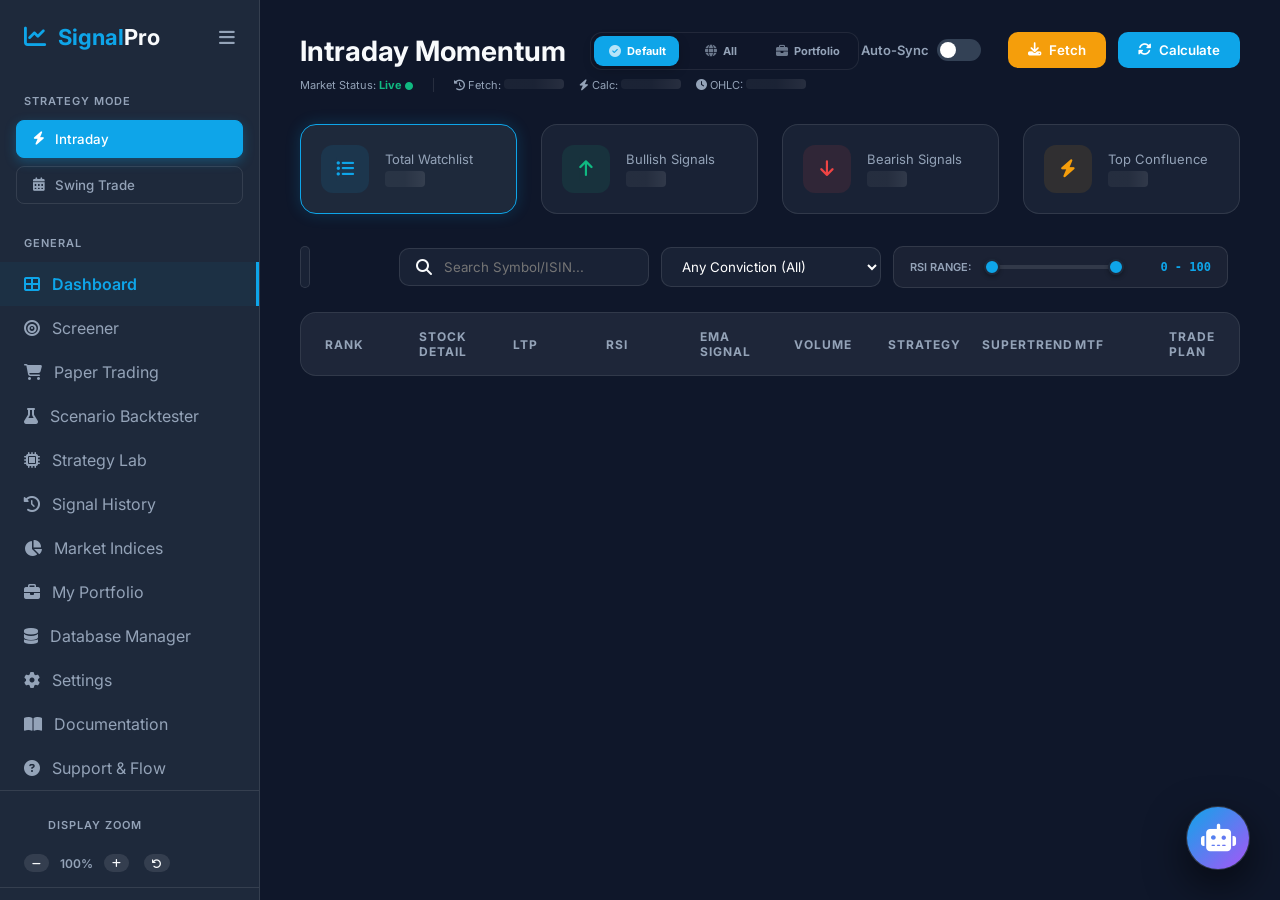
==== commit f32884ae: "Fix: screener with user created confluence" ====
--- a/index.html
+++ b/index.html
@@ -455,13 +455,15 @@
                 <table class="signal-table" id="screener-table">
                     <thead>
                         <tr>
-                            <th>Conviction Rank</th>
+                            <th>Rank</th>
+                            <th>TF</th>
                             <th>Stock</th>
-                            <th>Current Price</th>
+                            <th>CMP</th>
+                            <th>R:R</th>
                             <th>Trade Plan (Strategy)</th>
                             <th class="formation-col">Formation</th>
                             <th class="pattern-name-col">Pattern Name</th>
-                            <th>Accumulation Zone</th>
+                            <th>Add</th>
                             <th>Targets</th>
                             <th>Stop Loss</th>
                             <th>Score</th>
@@ -470,7 +472,7 @@
                     </thead>
                     <tbody id="screener-tbody">
                         <tr id="screener-empty-row">
-                            <td colspan="11" style="text-align:center; padding:40px; color:var(--text-dim);">No
+                            <td colspan="13" style="text-align:center; padding:40px; color:var(--text-dim);">No
                                 high-conviction signals found yet. Run signals calculation.</td>
                         </tr>
                     </tbody>
--- a/styles.css
+++ b/styles.css
@@ -1,2036 +1,2052 @@
-:root {
-    --bg-dark: #0f172a;
-    --sidebar-bg: #1e293b;
-    --card-bg: rgba(30, 41, 59, 0.7);
-    --border-color: rgba(255, 255, 255, 0.1);
-    --text-main: #f8fafc;
-    --text-dim: #94a3b8;
-    --primary: #0ea5e9;
-    --primary-rgb: 14, 165, 233;
-    --primary-hover: #0284c7;
-    --success: #10b981;
-    --danger: #ef4444;
-    --amber: #f59e0b;
-    --glass: rgba(255, 255, 255, 0.03);
-    --glass-border: rgba(255, 255, 255, 0.08);
-    --portfolio: #a855f7;
-    --portfolio-rgb: 168, 85, 247;
-}
-
-* {
-    margin: 0;
-    padding: 0;
-    box-sizing: border-box;
-    font-family: 'Inter', sans-serif;
-}
-
-body.dark-theme {
-    background-color: var(--bg-dark);
-    color: var(--text-main);
-    overflow-x: hidden;
-}
-
-.app-container {
-    display: flex;
-    min-height: 100vh;
-}
-
-/* Sidebar Styling */
-.sidebar {
-    width: 260px;
-    background-color: var(--sidebar-bg);
-    border-right: 1px solid var(--border-color);
-    display: flex;
-    flex-direction: column;
-    padding: 24px 0;
-    position: fixed;
-    height: 100vh;
-    transition: width 0.3s ease;
-    overflow: hidden;
-    white-space: nowrap;
-}
-
-.sidebar.collapsed {
-    width: 80px;
-}
-
-.sidebar.collapsed .logo-text span,
-.sidebar.collapsed .nav-label,
-.sidebar.collapsed .user-info>div,
-.sidebar.collapsed .mode-btn span,
-.sidebar.collapsed .nav-item span {
-    display: none;
-}
-
-.sidebar.collapsed .mode-btn {
-    padding: 10px;
-    justify-content: center;
-}
-
-.sidebar.collapsed .nav-item {
-    justify-content: center;
-    padding: 12px 0;
-}
-
-.dock-btn {
-    background: transparent;
-    border: none;
-    color: var(--text-dim);
-    font-size: 18px;
-    cursor: pointer;
-    transition: color 0.2s;
-}
-
-.dock-btn:hover {
-    color: var(--primary);
-}
-
-.logo {
-    padding: 0 24px 32px;
-    font-size: 22px;
-    font-weight: 700;
-    font-family: 'Outfit', sans-serif;
-    color: var(--primary);
-    display: flex;
-    align-items: center;
-    justify-content: space-between;
-    gap: 12px;
-}
-
-.logo-text {
-    display: flex;
-    align-items: center;
-    gap: 12px;
-}
-
-.logo-text span span {
-    color: var(--text-main);
-}
-
-.nav-label {
-    padding: 12px 24px;
-    font-size: 11px;
-    text-transform: uppercase;
-    letter-spacing: 1px;
-    color: var(--text-dim);
-    font-weight: 600;
-}
-
-.mode-toggles {
-    padding: 0 16px 20px;
-    display: flex;
-    flex-direction: column;
-    gap: 8px;
-}
-
-.mode-btn {
-    background: transparent;
-    border: 1px solid var(--border-color);
-    color: var(--text-dim);
-    padding: 10px 16px;
-    border-radius: 8px;
-    text-align: left;
-    cursor: pointer;
-    transition: all 0.3s ease;
-    display: flex;
-    align-items: center;
-    gap: 10px;
-    font-weight: 500;
-}
-
-.mode-btn.active {
-    background: var(--primary);
-    border-color: var(--primary);
-    color: white;
-    box-shadow: 0 4px 12px rgba(14, 165, 233, 0.3);
-}
-
-.nav-item {
-    padding: 12px 24px;
-    display: flex;
-    align-items: center;
-    gap: 12px;
-    color: var(--text-dim);
-    text-decoration: none;
-    transition: all 0.2s;
-    font-weight: 400;
-}
-
-.nav-item:hover,
-.nav-item.active {
-    color: var(--primary);
-    background: rgba(14, 165, 233, 0.05);
-}
-
-.nav-item.active {
-    border-right: 3px solid var(--primary);
-    font-weight: 600;
-}
-
-.sidebar-footer {
-    margin-top: auto;
-    padding: 24px;
-    border-top: 1px solid var(--border-color);
-}
-
-.user-info {
-    display: flex;
-    align-items: center;
-    gap: 12px;
-}
-
-.user-info img {
-    width: 36px;
-    height: 36px;
-    border-radius: 50%;
-}
-
-.user-name {
-    font-size: 14px;
-    font-weight: 600;
-}
-
-.user-status {
-    font-size: 11px;
-    color: var(--text-dim);
-}
-
-/* Main Content Styling */
-.main-content {
-    flex: 1;
-    margin-left: 260px;
-    padding: 32px 40px;
-    transition: margin-left 0.3s ease;
-}
-
-.main-content.expanded {
-    margin-left: 80px;
-}
-
-.top-header {
-    display: flex;
-    justify-content: space-between;
-    align-items: flex-start;
-    margin-bottom: 32px;
-}
-
-h1 {
-    font-size: 28px;
-    margin-bottom: 4px;
-}
-
-.subtitle {
-    font-size: 14px;
-}
-
-.blink {
-    font-size: 8px;
-    vertical-align: middle;
-    animation: blink 1.5s infinite;
-}
-
-@keyframes blink {
-    0% {
-        opacity: 1;
-    }
-
-    50% {
-        opacity: 0.3;
-    }
-
-    100% {
-        opacity: 1;
-    }
-}
-
-.header-right {
-    display: flex;
-    gap: 16px;
-    align-items: center;
-}
-
-.search-box {
-    background: var(--card-bg);
-    border: 1px solid var(--border-color);
-    padding: 10px 16px;
-    border-radius: 10px;
-    display: flex;
-    align-items: center;
-    gap: 12px;
-    width: 300px;
-}
-
-.search-box input {
-    background: transparent;
-    border: none;
-    color: white;
-    outline: none;
-    width: 100%;
-}
-
-.btn {
-    padding: 10px 20px;
-    border-radius: 10px;
-    border: none;
-    font-weight: 600;
-    cursor: pointer;
-    transition: all 0.3s;
-    display: flex;
-    align-items: center;
-    gap: 8px;
-}
-
-.btn-primary {
-    background: var(--primary);
-    color: white;
-}
-
-.btn-primary:hover {
-    background: var(--primary-hover);
-    transform: translateY(-2px);
-}
-
-.btn-dim {
-    background: var(--border-color);
-    color: var(--text-main);
-}
-
-/* Stats Styling */
-.stats-grid {
-    display: grid;
-    grid-template-columns: repeat(4, 1fr);
-    gap: 24px;
-    margin-bottom: 32px;
-}
-
-.stat-card {
-    background: var(--card-bg);
-    border: 1px solid var(--border-color);
-    padding: 20px;
-    border-radius: 16px;
-    display: flex;
-    align-items: center;
-    gap: 16px;
-    backdrop-filter: blur(10px);
-    cursor: pointer;
-    transition: all 0.2s ease;
-}
-
-.stat-card:hover {
-    transform: translateY(-2px);
-    border-color: rgba(255, 255, 255, 0.2);
-    box-shadow: 0 4px 12px rgba(0, 0, 0, 0.2);
-}
-
-.stat-card.active-filter {
-    border-color: var(--primary);
-    box-shadow: 0 0 15px rgba(14, 165, 233, 0.2);
-    background: rgba(30, 41, 59, 1);
-}
-
-.stat-icon {
-    width: 48px;
-    height: 48px;
-    border-radius: 12px;
-    display: flex;
-    align-items: center;
-    justify-content: center;
-    font-size: 18px;
-}
-
-.bg-blue-trans {
-    background: rgba(14, 165, 233, 0.1);
-    color: var(--primary);
-}
-
-.bg-success-trans {
-    background: rgba(16, 185, 129, 0.1);
-    color: var(--success);
-}
-
-.bg-danger-trans {
-    background: rgba(239, 68, 68, 0.1);
-    color: var(--danger);
-}
-
-.bg-amber-trans {
-    background: rgba(245, 158, 11, 0.1);
-    color: var(--amber);
-}
-
-.stat-label {
-    display: block;
-    font-size: 13px;
-    color: var(--text-dim);
-    margin-bottom: 4px;
-}
-
-.stat-value {
-    font-size: 20px;
-    font-weight: 700;
-}
-
-/* Progress Bar */
-.progress-bar-container {
-    background: var(--card-bg);
-    padding: 16px 20px;
-    border-radius: 12px;
-    margin-bottom: 24px;
-    border: 1px solid var(--primary);
-    animation: slideDown 0.4s ease;
-}
-
-@keyframes slideDown {
-    from {
-        transform: translateY(-10px);
-        opacity: 0;
-    }
-
-    to {
-        transform: translateY(0);
-        opacity: 1;
-    }
-}
-
-.progress-info {
-    display: flex;
-    justify-content: space-between;
-    font-size: 13px;
-    margin-bottom: 10px;
-    font-weight: 500;
-}
-
-.progress-track {
-    height: 6px;
-    background: rgba(255, 255, 255, 0.05);
-    border-radius: 3px;
-    overflow: hidden;
-}
-
-.progress-fill {
-    height: 100%;
-    background: linear-gradient(90deg, var(--primary), var(--success));
-    width: 0%;
-    transition: width 0.3s ease;
-}
-
-/* Controls */
-.controls-row {
-    display: flex;
-    justify-content: space-between;
-    margin-bottom: 24px;
-}
-
-.timeframe-selector {
-    display: flex;
-    background: var(--card-bg);
-    padding: 4px;
-    border-radius: 10px;
-    border: 1px solid var(--border-color);
-}
-
-.tf-btn {
-    padding: 8px 16px;
-    border: none;
-    background: transparent;
-    color: var(--text-dim);
-    font-size: 13px;
-    font-weight: 600;
-    cursor: pointer;
-    border-radius: 8px;
-    transition: all 0.2s;
-}
-
-.tf-btn.active {
-    background: var(--sidebar-bg);
-    color: white;
-    box-shadow: 0 2px 8px rgba(0, 0, 0, 0.2);
-}
-
-.select-input {
-    background: var(--card-bg);
-    border: 1px solid var(--border-color);
-    color: white;
-    padding: 10px 16px;
-    border-radius: 10px;
-    outline: none;
-}
-
-/* Table Design */
-.table-container {
-    background: var(--card-bg);
-    border-radius: 16px;
-    border: 1px solid var(--border-color);
-    overflow: hidden;
-}
-
-.signal-table {
-    width: 100%;
-    border-collapse: collapse;
-    text-align: left;
-    table-layout: fixed;
-}
-
-.formation-col {
-    width: 140px;
-    min-width: 140px;
-    max-width: 140px;
-}
-
-.pattern-name-col {
-    width: 160px;
-    min-width: 160px;
-    max-width: 160px;
-}
-
-.pattern-text {
-    font-size: 11px;
-    font-weight: 500;
-    line-height: 1.2;
-    text-align: left;
-    white-space: nowrap;
-    overflow: hidden;
-    text-overflow: ellipsis;
-    width: 100%;
-}
-
-.col-rank {
-    width: 70px;
-}
-
-.col-symbol {
-    width: 220px;
-}
-
-.col-sector {
-    width: 160px;
-}
-
-.col-ltp {
-    width: 120px;
-}
-
-.col-rsi {
-    width: 110px;
-}
-
-.col-strategy {
-    width: 130px;
-}
-
-.signal-table th {
-    padding: 16px 24px;
-    font-size: 12px;
-    text-transform: uppercase;
-    color: var(--text-dim);
-    letter-spacing: 1px;
-    background: rgba(255, 255, 255, 0.02);
-}
-
-.signal-table td {
-    padding: 20px 24px;
-    border-top: 1px solid var(--border-color);
-    font-size: 14px;
-    vertical-align: top;
-    line-height: 1.2;
-}
-
-.rank-badge {
-    width: 28px;
-    height: 28px;
-    background: rgba(255, 255, 255, 0.05);
-    border-radius: 50%;
-    display: flex;
-    align-items: center;
-    justify-content: center;
-    font-weight: 700;
-    color: var(--text-dim);
-    font-size: 11px;
-}
-
-.rank-high {
-    background: rgba(16, 185, 129, 0.2);
-    border: 1px solid var(--success);
-    color: var(--success) !important;
-}
-
-.rank-low {
-    background: rgba(239, 68, 68, 0.2);
-    border: 1px solid var(--danger);
-    color: var(--danger) !important;
-}
-
-.symbol-name {
-    font-weight: 700;
-    font-size: 15px;
-    white-space: nowrap;
-    overflow: hidden;
-    text-overflow: ellipsis;
-    min-width: 0;
-    flex-shrink: 1;
-}
-
-.isin-code {
-    font-size: 11px;
-    color: var(--text-dim);
-    display: block;
-}
-
-.signal-pill {
-    padding: 4px 12px;
-    border-radius: 6px;
-    font-size: 12px;
-    font-weight: 700;
-    display: inline-block;
-}
-
-.pill-buy {
-    background: rgba(16, 185, 129, 0.15);
-    color: var(--success);
-}
-
-.pill-sell {
-    background: rgba(239, 68, 68, 0.15);
-    color: var(--danger);
-}
-
-.strategy-badge {
-    padding: 3px 8px;
-    border-radius: 4px;
-    font-size: 10px;
-    font-weight: 700;
-    text-transform: uppercase;
-}
-
-.bg-perfect {
-    background: linear-gradient(135deg, #f59e0b, #10b981);
-    color: white;
-}
-
-.bg-perfect-sell {
-    background: linear-gradient(135deg, #ef4444, #7f1d1d);
-    color: white;
-}
-
-.bg-bounce {
-    background: rgba(16, 185, 129, 0.15);
-    color: var(--success);
-}
-
-.bg-resistance {
-    background: rgba(239, 68, 68, 0.15);
-    color: var(--danger);
-}
-
-.bg-stretch {
-    background: rgba(245, 158, 11, 0.15);
-    color: var(--amber);
-}
-
-.bg-normal {
-    background: rgba(255, 255, 255, 0.05);
-    color: var(--text-dim);
-}
-
-.badge-perfect {
-    background: linear-gradient(135deg, #f59e0b, #10b981);
-    color: white;
-}
-
-.badge-normal {
-    background: rgba(255, 255, 255, 0.05);
-    color: var(--text-dim);
-    border: 1px solid rgba(255, 255, 255, 0.1);
-}
-
-.trade-plan-box {
-    font-size: 12px;
-    line-height: 1.4;
-}
-
-.tp-row {
-    display: flex;
-    justify-content: space-between;
-    gap: 10px;
-    margin-bottom: 2px;
-}
-
-.st-value {
-    font-size: 10px;
-    color: var(--text-dim);
-}
-
-.tf-agreement {
-    display: flex;
-    gap: 4px;
-}
-
-.tf-dot {
-    width: 12px;
-    height: 12px;
-    border-radius: 2px;
-    background: rgba(255, 255, 255, 0.1);
-}
-
-.dot-bull {
-    background: var(--success);
-}
-
-.dot-bear {
-    background: var(--danger);
-}
-
-/* Modal Styling */
-.modal-overlay {
-    position: fixed;
-    top: 0;
-    left: 0;
-    width: 100%;
-    height: 100%;
-    background: rgba(0, 0, 0, 0.8);
-    backdrop-filter: blur(8px);
-    z-index: 1000;
-    display: flex;
-    align-items: center;
-    justify-content: center;
-}
-
-.modal-content {
-    width: 800px;
-    background: #1e293b;
-    border-radius: 24px;
-    border: 1px solid var(--glass-border);
-    overflow: hidden;
-}
-
-.modal-header {
-    padding: 24px 32px;
-    border-bottom: 1px solid var(--border-color);
-    display: flex;
-    justify-content: space-between;
-    align-items: center;
-}
-
-.close-btn {
-    background: transparent;
-    border: none;
-    color: var(--text-dim);
-    font-size: 32px;
-    cursor: pointer;
-}
-
-.modal-body {
-    padding: 32px;
-}
-
-.settings-grid {
-    display: grid;
-    grid-template-columns: 1fr 1fr;
-    gap: 40px;
-}
-
-.settings-group h3 {
-    margin-bottom: 20px;
-    font-size: 16px;
-    color: var(--primary);
-}
-
-.control-field {
-    margin-bottom: 20px;
-}
-
-.control-field label {
-    display: block;
-    margin-bottom: 8px;
-    font-size: 13px;
-    font-weight: 600;
-}
-
-.radio-group {
-    display: flex;
-    gap: 20px;
-}
-
-.indicator-row {
-    display: flex;
-    justify-content: space-between;
-    padding: 12px 0;
-    border-bottom: 1px solid var(--border-color);
-}
-
-.ind-info strong {
-    display: block;
-    font-size: 14px;
-}
-
-.ind-info span {
-    font-size: 12px;
-    color: var(--text-dim);
-}
-
-.modal-footer {
-    padding: 24px 32px;
-    background: rgba(0, 0, 0, 0.2);
-    display: flex;
-    justify-content: flex-end;
-    gap: 16px;
-}
-
-/* Switches */
-.switch {
-    position: relative;
-    display: inline-block;
-    width: 44px;
-    height: 22px;
-}
-
-.switch input {
-    opacity: 0;
-    width: 0;
-    height: 0;
-}
-
-.slider {
-    position: absolute;
-    cursor: pointer;
-    top: 0;
-    left: 0;
-    right: 0;
-    bottom: 0;
-    background-color: #334155;
-    transition: .4s;
-}
-
-.slider:before {
-    position: absolute;
-    content: "";
-    height: 16px;
-    width: 16px;
-    left: 3px;
-    bottom: 3px;
-    background-color: white;
-    transition: .4s;
-}
-
-input:checked+.slider {
-    background-color: var(--primary);
-}
-
-input:checked+.slider:before {
-    transform: translateX(22px);
-}
-
-.slider.round {
-    border-radius: 34px;
-}
-
-.slider.round:before {
-    border-radius: 50%;
-}
-
-/* Configuration Cards */
-.indicator-config-card {
-    background: rgba(0, 0, 0, 0.15);
-    border: 1px solid var(--border-color);
-    border-radius: 12px;
-    padding: 16px;
-    margin-bottom: 12px;
-}
-
-.ind-header {
-    display: flex;
-    justify-content: space-between;
-    align-items: center;
-    margin-bottom: 12px;
-}
-
-.ind-params {
-    display: flex;
-    gap: 15px;
-}
-
-.param {
-    display: flex;
-    flex-direction: column;
-    gap: 4px;
-}
-
-.param span {
-    font-size: 10px;
-    color: var(--text-dim);
-    text-transform: uppercase;
-}
-
-.param input {
-    width: 60px;
-    background: var(--bg-dark);
-    border: 1px solid var(--border-color);
-    color: white;
-    padding: 4px 8px;
-    border-radius: 4px;
-    font-size: 13px;
-}
-
-.ind-params-multi {
-    display: flex;
-    flex-wrap: wrap;
-    gap: 12px;
-}
-
-.ind-params-multi label {
-    font-size: 12px;
-    display: flex;
-    align-items: center;
-    gap: 6px;
-    cursor: pointer;
-}
-
-.ind-params-multi input[type="checkbox"] {
-    accent-color: var(--primary);
-}
-
-.hidden {
-    display: none !important;
-}
-
-.text-success {
-    color: var(--success);
-}
-
-.text-danger {
-    color: var(--danger);
-}
-
-.text-dim {
-    color: var(--text-dim);
-}
-
-/* RSI Dual Range Slider */
-.rsi-filter-wrapper {
-    display: flex;
-    align-items: center;
-    gap: 12px;
-    background: rgba(255, 255, 255, 0.05);
-    padding: 0 16px;
-    border-radius: 10px;
-    border: 1px solid var(--border-color);
-    height: 42px;
-}
-
-.rsi-slider-container {
-    position: relative;
-    width: 140px;
-    height: 20px;
-    display: flex;
-    align-items: center;
-}
-
-.rsi-slider-track {
-    position: absolute;
-    width: 100%;
-    height: 4px;
-    background: rgba(255, 255, 255, 0.1);
-    border-radius: 2px;
-    z-index: 1;
-}
-
-.rsi-slider-range {
-    position: absolute;
-    height: 4px;
-    background: var(--primary);
-    border-radius: 2px;
-    z-index: 2;
-}
-
-.rsi-slider-container input[type="range"] {
-    position: absolute;
-    width: 100%;
-    background: none;
-    pointer-events: none;
-    -webkit-appearance: none;
-    appearance: none;
-    z-index: 3;
-    margin: 0;
-}
-
-.rsi-slider-container input[type="range"]::-webkit-slider-thumb {
-    height: 16px;
-    width: 16px;
-    border-radius: 50%;
-    background: var(--primary);
-    pointer-events: auto;
-    -webkit-appearance: none;
-    cursor: pointer;
-    border: 2px solid #1e293b;
-    box-shadow: 0 2px 4px rgba(0, 0, 0, 0.3);
-}
-
-.rsi-slider-container input[type="range"]::-moz-range-thumb {
-    height: 16px;
-    width: 16px;
-    border-radius: 50%;
-    background: var(--primary);
-}
-
-/* Switches */
-.switch {
-    position: relative;
-    display: inline-block;
-    width: 44px;
-    height: 22px;
-}
-
-.switch input {
-    opacity: 0;
-    width: 0;
-    height: 0;
-}
-
-.slider {
-    position: absolute;
-    cursor: pointer;
-    top: 0;
-    left: 0;
-    right: 0;
-    bottom: 0;
-    background-color: #334155;
-    transition: .4s;
-}
-
-.slider:before {
-    position: absolute;
-    content: "";
-    height: 16px;
-    width: 16px;
-    left: 3px;
-    bottom: 3px;
-    background-color: white;
-    transition: .4s;
-}
-
-input:checked+.slider {
-    background-color: var(--primary);
-}
-
-input:checked+.slider:before {
-    transform: translateX(22px);
-}
-
-.slider.round {
-    border-radius: 34px;
-}
-
-.slider.round:before {
-    border-radius: 50%;
-}
-
-/* Configuration Cards */
-.indicator-config-card {
-    background: rgba(0, 0, 0, 0.15);
-    border: 1px solid var(--border-color);
-    border-radius: 12px;
-    padding: 16px;
-    margin-bottom: 12px;
-}
-
-.ind-header {
-    display: flex;
-    justify-content: space-between;
-    align-items: center;
-    margin-bottom: 12px;
-}
-
-.ind-params {
-    display: flex;
-    gap: 15px;
-}
-
-.param {
-    display: flex;
-    flex-direction: column;
-    gap: 4px;
-}
-
-.param span {
-    font-size: 10px;
-    color: var(--text-dim);
-    text-transform: uppercase;
-}
-
-.param input {
-    width: 60px;
-    background: var(--bg-dark);
-    border: 1px solid var(--border-color);
-    color: white;
-    padding: 4px 8px;
-    border-radius: 4px;
-    font-size: 13px;
-}
-
-.ind-params-multi {
-    display: flex;
-    flex-wrap: wrap;
-    gap: 12px;
-}
-
-.ind-params-multi label {
-    font-size: 12px;
-    display: flex;
-    align-items: center;
-    gap: 6px;
-    cursor: pointer;
-}
-
-.ind-params-multi input[type="checkbox"] {
-    accent-color: var(--primary);
-}
-
-.hidden {
-    display: none !important;
-}
-
-.text-success {
-    color: var(--success);
-}
-
-.text-danger {
-    color: var(--danger);
-}
-
-.text-dim {
-    color: var(--text-dim);
-}
-
-/* RSI Dual Range Slider */
-.rsi-filter-wrapper {
-    display: flex;
-    align-items: center;
-    gap: 12px;
-    background: rgba(255, 255, 255, 0.05);
-    padding: 0 16px;
-    border-radius: 10px;
-    border: 1px solid var(--border-color);
-    height: 42px;
-}
-
-.rsi-slider-container {
-    position: relative;
-    width: 140px;
-    height: 20px;
-    display: flex;
-    align-items: center;
-}
-
-.rsi-slider-track {
-    position: absolute;
-    width: 100%;
-    height: 4px;
-    background: rgba(255, 255, 255, 0.1);
-    border-radius: 2px;
-    z-index: 1;
-}
-
-.rsi-slider-range {
-    position: absolute;
-    height: 4px;
-    background: var(--primary);
-    border-radius: 2px;
-    z-index: 2;
-}
-
-.rsi-slider-container input[type="range"] {
-    position: absolute;
-    width: 100%;
-    background: none;
-    pointer-events: none;
-    -webkit-appearance: none;
-    appearance: none;
-    z-index: 3;
-    margin: 0;
-}
-
-.rsi-slider-container input[type="range"]::-webkit-slider-thumb {
-    height: 16px;
-    width: 16px;
-    border-radius: 50%;
-    background: var(--primary);
-    pointer-events: auto;
-    -webkit-appearance: none;
-    cursor: pointer;
-    border: 2px solid #1e293b;
-    box-shadow: 0 2px 4px rgba(0, 0, 0, 0.3);
-}
-
-.rsi-values {
-    font-size: 12px;
-    font-weight: 700;
-    color: var(--primary);
-    min-width: 75px;
-    text-align: right;
-    font-family: monospace;
-}
-
-.hover-scale {
-    transition: transform 0.2s ease, box-shadow 0.2s ease;
-}
-
-.hover-scale:hover {
-    transform: scale(1.05);
-    box-shadow: 0 4px 12px rgba(0, 0, 0, 0.4);
-    border-color: rgba(255, 255, 255, 0.2) !important;
-}
-
-/* Isolated HUD Styles */
-.job-hud {
-    position: fixed;
-    bottom: 24px;
-    left: 284px;
-    /* Sidebar width (260) + gap (24) */
-    right: 24px;
-    background: rgba(15, 23, 42, 0.85);
-    backdrop-filter: blur(12px);
-    border: 1px solid var(--glass-border);
-    border-radius: 12px;
-    box-shadow: 0 10px 30px rgba(0, 0, 0, 0.4);
-    z-index: 1000;
-    overflow: hidden;
-    transition: all 0.3s cubic-bezier(0.4, 0, 0.2, 1);
-}
-
-.hud-main {
-    display: flex;
-    align-items: center;
-    padding: 12px 20px;
-    gap: 15px;
-}
-
-.hud-info {
-    display: flex;
-    align-items: center;
-    gap: 10px;
-    min-width: 220px;
-    font-size: 13px;
-    font-weight: 600;
-}
-
-.hud-percent {
-    background: var(--primary);
-    color: white;
-    padding: 2px 8px;
-    border-radius: 4px;
-    font-size: 11px;
-    margin-left: 10px;
-}
-
-.hud-progress-track {
-    flex: 1;
-    height: 8px;
-    background: rgba(255, 255, 255, 0.1);
-    border-radius: 10px;
-    overflow: hidden;
-}
-
-.hud-progress-fill {
-    height: 100%;
-    background: linear-gradient(90deg, var(--primary), #38bdf8);
-    transition: width 0.4s ease;
-}
-
-.hud-actions {
-    display: flex;
-    gap: 8px;
-}
-
-.hud-btn {
-    background: rgba(255, 255, 255, 0.05);
-    border: 1px solid var(--glass-border);
-    color: var(--text-dim);
-    width: 34px;
-    height: 34px;
-    border-radius: 8px;
-    display: flex;
-    align-items: center;
-    justify-content: center;
-    cursor: pointer;
-    transition: all 0.2s;
-}
-
-.hud-btn:hover {
-    background: rgba(255, 255, 255, 0.1);
-    color: var(--text-main);
-}
-
-.hud-btn.stop-btn {
-    color: var(--danger);
-}
-
-.hud-console {
-    border-top: 1px solid var(--glass-border);
-    background: rgba(0, 0, 0, 0.3);
-    padding: 15px;
-    max-height: 250px;
-    overflow-y: auto;
-    font-family: 'Fira Code', monospace;
-    font-size: 11px;
-    color: var(--text-dim);
-    line-height: 1.6;
-}
-
-/* Sector Sentiment Widget */
-.sector-sentiment-bar {
-    background: var(--card-bg);
-    backdrop-filter: blur(12px);
-    border: 1px solid var(--glass-border);
-    border-radius: 12px;
-    padding: 16px;
-    margin-bottom: 24px;
-    animation: fadeIn 0.4s ease-out;
-    transition: max-height 0.4s cubic-bezier(0.4, 0, 0.2, 1), padding 0.4s, margin 0.4s;
-    position: relative;
-    overflow: hidden;
-    max-height: 800px;
-    /* Large enough for all sectors */
-}
-
-.sector-sentiment-bar.collapsed {
-    max-height: 52px;
-    /* Title bar only */
-    padding-bottom: 0;
-    margin-bottom: 12px;
-}
-
-.sector-sentiment-bar.collapsed .sentiment-grid {
-    opacity: 0;
-    pointer-events: none;
-    transform: translateY(-10px);
-}
-
-.sector-sentiment-card {
-    background: rgba(255, 255, 255, 0.03);
-    border: 1px solid var(--glass-border);
-    border-radius: 8px;
-    padding: 10px 14px;
-    min-width: 140px;
-    flex: 1;
-    max-width: 220px;
-    transition: all 0.2s cubic-bezier(0.4, 0, 0.2, 1);
-    cursor: pointer;
-}
-
-.sector-sentiment-card:hover {
-    background: rgba(255, 255, 255, 0.06);
-    transform: translateY(-2px);
-    box-shadow: 0 4px 12px rgba(0, 0, 0, 0.2);
-    border-color: var(--glass-border-bright);
-}
-
-.sector-sentiment-card.active-sector {
-    background: rgba(var(--primary-rgb), 0.15);
-    border-color: var(--primary);
-    box-shadow: 0 0 15px rgba(var(--primary-rgb), 0.3);
-}
-
-/* Strategy Lab Sandbox Styles */
-.saved-strat-item:hover {
-    background: rgba(255, 255, 255, 0.1) !important;
-    border-color: var(--primary) !important;
-    transform: translateX(4px);
-}
-
-.strategy-rule-row {
-    animation: slideIn 0.3s ease-out;
-}
-
-@keyframes slideIn {
-    from {
-        opacity: 0;
-        transform: translateY(-10px);
-    }
-
-    to {
-        opacity: 1;
-        transform: translateY(0);
-    }
-}
-
-#strat-results-grid::-webkit-scrollbar {
-    width: 6px;
-}
-
-#strat-results-grid::-webkit-scrollbar-thumb {
-    background: var(--border-color);
-    border-radius: 10px;
-}
-
-.rule-tf,
-.rule-ind,
-.rule-op {
-    font-weight: 600;
-}
-
-.sidebar-collapsed {
-    grid-template-columns: 1fr 0px !important;
-    gap: 0 !important;
-}
-
-.sidebar-collapsed #strategy-sidebar {
-    opacity: 0;
-    pointer-events: none;
-    transform: translateX(20px);
-}
-
-/* Strategy Lab segment collapsibility */
-.segment-header {
-    display: flex;
-    justify-content: space-between;
-    align-items: center;
-    cursor: pointer;
-    margin-bottom: 12px;
-    padding: 4px 8px;
-    border-radius: 6px;
-    transition: background 0.2s;
-}
-
-.segment-header:hover {
-    background: rgba(255, 255, 255, 0.05);
-}
-
-.segment-content {
-    transition: all 0.3s cubic-bezier(0.4, 0, 0.2, 1);
-    max-height: 2000px;
-    overflow: hidden;
-    opacity: 1;
-}
-
-.segment-content.collapsed {
-    max-height: 0;
-    opacity: 0 !important;
-    margin-bottom: 0 !important;
-    pointer-events: none;
-}
-
-/* Visual Builder Rows */
-.visual-rule-row {
-    display: flex;
-    align-items: center;
-    gap: 8px;
-    background: rgba(255, 255, 255, 0.02);
-    padding: 8px 12px;
-    border-radius: 8px;
-    margin-bottom: 10px;
-    border: 1px solid var(--border-color);
-    transition: all 0.2s;
-    flex-wrap: nowrap;
-}
-
-.visual-rule-row:hover {
-    background: rgba(255, 255, 255, 0.04);
-    border-color: rgba(var(--primary-rgb), 0.3);
-}
-
-.visual-rule-row select.rule-logic-op {
-    width: 65px !important;
-    min-width: 65px;
-    flex-shrink: 0;
-}
-
-.visual-rule-row select.rule-tf {
-    width: 85px !important;
-    min-width: 85px;
-    flex-shrink: 0;
-}
-
-.visual-rule-row select.rule-ind {
-    width: 140px !important;
-    min-width: 140px;
-    flex-shrink: 0;
-}
-
-.visual-rule-row select.rule-op {
-    width: 60px !important;
-    min-width: 60px;
-    flex-shrink: 0;
-}
-
-.visual-rule-row .rule-val {
-    flex: 1;
-    min-width: 80px;
-}
-
-.visual-rule-row select,
-.visual-rule-row input {
-    height: 34px !important;
-    font-size: 12px !important;
-    padding: 0 8px !important;
-    background: rgba(0, 0, 0, 0.3) !important;
-    border: 1px solid var(--border-color) !important;
-    border-radius: 6px !important;
-    color: white !important;
-}
-
-.visual-rule-row .rule-logic {
-    font-weight: 800;
-    color: var(--amber);
-}
-
-.builder-mode-toggle {
-    display: flex;
-    background: rgba(0, 0, 0, 0.3);
-    padding: 4px;
-    border-radius: 10px;
-    margin-bottom: 24px;
-    width: fit-content;
-    border: 1px solid var(--border-color);
-    box-shadow: 0 4px 15px rgba(0, 0, 0, 0.2);
-}
-
-.mode-toggle-btn {
-    padding: 6px 12px;
-    font-size: 11px;
-    font-weight: 700;
-    color: var(--text-dim);
-    cursor: pointer;
-    border-radius: 4px;
-    transition: all 0.2s;
-}
-
-.mode-toggle-btn.active {
-    background: var(--primary);
-    color: white;
-}
-
-.add-rule-btn {
-    background: rgba(var(--primary-rgb), 0.05);
-    border: 1px dashed var(--primary);
-    color: var(--primary);
-    width: 100%;
-    padding: 12px;
-    border-radius: 10px;
-    cursor: pointer;
-    font-size: 14px;
-    font-weight: 700;
-    transition: all 0.2s;
-    display: flex;
-    align-items: center;
-    justify-content: center;
-    gap: 8px;
-}
-
-.add-rule-btn:hover {
-    border-style: solid;
-    background: rgba(var(--primary-rgb), 0.1);
-    transform: translateY(-2px);
-    box-shadow: 0 4px 12px rgba(0, 0, 0, 0.2);
-}
-
-/* Support Section Styling */
-.support-container {
-    padding: 0;
-    margin-top: 20px;
-}
-
-.support-grid {
-    display: grid;
-    grid-template-columns: 280px 1fr;
-    gap: 0;
-    min-height: 80vh;
-}
-
-.support-sidebar {
-    background: rgba(0, 0, 0, 0.15);
-    border-right: 1px solid var(--border-color);
-    padding: 30px 20px;
-    height: calc(100vh - 120px);
-    position: sticky;
-    top: 0;
-}
-
-.support-card-hero {
-    background: linear-gradient(135deg, rgba(14, 165, 233, 0.1) 0%, rgba(16, 185, 129, 0.05) 100%);
-    padding: 40px;
-    border-radius: 24px;
-    border: 1px solid var(--primary-trans);
-    margin-bottom: 40px;
-}
-
-.support-section h2 {
-    font-family: 'Outfit', sans-serif;
-    font-size: 28px;
-    margin-bottom: 24px;
-    display: flex;
-    align-items: center;
-    gap: 16px;
-    color: var(--primary);
-    letter-spacing: -0.5px;
-}
-
-.mermaid {
-    background: #0f172a !important;
-    padding: 32px;
-    border-radius: 16px;
-    border: 1px solid var(--border-color);
-    margin-top: 24px;
-    overflow-x: auto;
-    box-shadow: 0 10px 30px rgba(0, 0, 0, 0.3);
-    font-family: 'Inter', sans-serif !important;
-}
-
-.support-nav {
-    list-style: none;
-    padding: 0;
-    margin: 0;
-    display: flex;
-    flex-direction: column;
-    gap: 4px;
-}
-
-.support-nav li {
-    padding: 12px 16px;
-    border-radius: 8px;
-    cursor: pointer;
-    font-size: 14px;
-    color: var(--text-dim);
-    transition: all 0.2s;
-    display: flex;
-    align-items: center;
-    gap: 12px;
-}
-
-.support-nav li i {
-    width: 18px;
-    text-align: center;
-}
-
-.support-nav li:hover {
-    background: rgba(255, 255, 255, 0.05);
-    color: var(--text-main);
-}
-
-.support-body {
-    padding: 40px 60px;
-    max-width: 1000px;
-}
-
-.support-section {
-    margin-bottom: 60px;
-}
-
-.support-section h2 {
-    font-family: 'Outfit', sans-serif;
-    font-size: 24px;
-    margin-bottom: 20px;
-    display: flex;
-    align-items: center;
-    gap: 12px;
-    color: var(--primary);
-}
-
-.support-section p {
-    color: var(--text-dim);
-    line-height: 1.6;
-    margin-bottom: 24px;
-    font-size: 15px;
-}
-
-.support-cards {
-    display: grid;
-    grid-template-columns: repeat(auto-fit, minmax(240px, 1fr));
-    gap: 20px;
-    margin-top: 24px;
-}
-
-.s-card {
-    background: rgba(255, 255, 255, 0.03);
-    border: 1px solid var(--border-color);
-    padding: 24px;
-    border-radius: 12px;
-    transition: transform 0.2s;
-}
-
-.s-card:hover {
-    transform: translateY(-5px);
-    background: rgba(255, 255, 255, 0.05);
-}
-
-.s-card i {
-    font-size: 24px;
-    color: var(--success);
-    margin-bottom: 16px;
-}
-
-.s-card h4 {
-    margin-bottom: 8px;
-    font-size: 16px;
-}
-
-.s-card p {
-    font-size: 13px;
-    margin-bottom: 0;
-}
-
-.support-sep {
-    border: none;
-    border-top: 1px solid var(--border-color);
-    margin: 40px 0;
-    opacity: 0.5;
-}
-
-.mermaid {
-    background: rgba(0, 0, 0, 0.2);
-    padding: 24px;
-    border-radius: 12px;
-    border: 1px solid var(--border-color);
-    margin-top: 20px;
-    overflow-x: auto;
-}
-
-.mermaid svg {
-    max-width: 100% !important;
-}
-
-.mermaid .node rect,
-.mermaid .node circle,
-.mermaid .node polygon {
-    fill: var(--sidebar-bg) !important;
-    stroke: var(--primary) !important;
-    stroke-width: 1px !important;
-}
-
-.mermaid .node .label {
-    color: var(--text-main) !important;
-}
-
-.mermaid .edgePath .path {
-    stroke: var(--text-dim) !important;
-}
-
-.mermaid .marker {
-    fill: var(--text-dim) !important;
-}
-
-/* Segmented Universe Switcher Styles */
-.universe-selector {
-    display: flex;
-    background: rgba(15, 23, 42, 0.4);
-    border: 1px solid var(--glass-border);
-    padding: 3px;
-    border-radius: 12px;
-    position: relative;
-    user-select: none;
-    height: 38px;
-    margin-right: 15px;
-}
-
-.universe-option {
-    padding: 0 15px;
-    height: 100%;
-    display: flex;
-    align-items: center;
-    justify-content: center;
-    font-size: 11px;
-    font-weight: 700;
-    color: var(--text-dim);
-    cursor: pointer;
-    transition: all 0.3s;
-    border-radius: 9px;
-    position: relative;
-    z-index: 2;
-    gap: 6px;
-    min-width: 80px;
-}
-
-.universe-option i {
-    font-size: 12px;
-    opacity: 0.7;
-}
-
-.universe-option:hover {
-    color: var(--text-main);
-}
-
-.universe-option.active {
-    color: white;
-}
-
-.universe-slider {
-    position: absolute;
-    height: calc(100% - 6px);
-    width: calc(33.33% - 4px);
-    background: var(--primary);
-    border-radius: 9px;
-    top: 3px;
-    left: 3px;
-    transition: all 0.3s cubic-bezier(0.4, 0, 0.2, 1);
-    z-index: 1;
-    box-shadow: 0 4px 12px rgba(0, 0, 0, 0.2);
-}
-
-/* Specific colors for different states */
-.uni-state-all .universe-slider {
-    background: var(--amber);
-}
-
-.uni-state-portfolio .universe-slider {
-    background: var(--portfolio);
-    box-shadow: 0 0 15px rgba(168, 85, 247, 0.3);
-}
-
-.uni-state-all .holdings-badge {
-    opacity: 0.5;
-}
-
-.holdings-badge {
-    background: rgba(168, 85, 247, 0.1);
-    color: var(--portfolio);
-    font-size: 9px;
-    font-weight: 800;
-    padding: 2px 6px;
-    border-radius: 4px;
-    text-transform: uppercase;
-    margin-left: 8px;
-    border: 1px solid rgba(168, 85, 247, 0.2);
-    vertical-align: middle;
-}
-
-.portfolio-mode-active #page-title::after {
-    content: "";
-    /* Removed redundant label */
-}
-
-.portfolio-mode-active #page-title-pro::after {
-    content: "";
-    /* Removed redundant label */
-}
-
-/* Strategy Lab Sidebar Toggle */
-#strategy-editor-container.sidebar-collapsed {
-    grid-template-columns: minmax(0, 1fr) 0px !important;
-    gap: 0px !important;
-}
-
-#strategy-sidebar {
-    transition: all 0.3s cubic-bezier(0.4, 0, 0.2, 1);
-}
-
-#strategy-editor-container.sidebar-collapsed #strategy-sidebar {
-    opacity: 0;
-    pointer-events: none;
-}
-
-
-/* AI Chat Widget */
-.ai-widget {
-    position: fixed;
-    bottom: 30px;
-    right: 30px;
-    width: 380px;
-    height: 550px;
-    background: var(--card-bg);
-    border: 1px solid var(--border-color);
-    border-radius: 16px;
-    display: flex;
-    flex-direction: column;
-    box-shadow: 0 15px 40px rgba(0, 0, 0, 0.6);
-    transition: all 0.3s cubic-bezier(0.175, 0.885, 0.32, 1.275);
-    z-index: 9999;
-    backdrop-filter: blur(10px);
-    overflow: hidden;
-}
-
-.ai-widget.large {
-    width: 60%;
-    height: 80vh;
-    bottom: 20px;
-    right: 20px;
-    border-radius: 20px;
-}
-
-.ai-widget.collapsed {
-    height: 64px;
-    width: 64px;
-    border-radius: 50%;
-    cursor: pointer;
-}
-
-.ai-widget.collapsed:hover {
-    transform: scale(1.1) translateY(-5px);
-    box-shadow: 0 15px 40px rgba(var(--primary-rgb), 0.5);
-}
-
-.ai-widget.collapsed .ai-header {
-    height: 100%;
-    width: 100%;
-    padding: 0;
-    justify-content: center;
-    border-bottom: none;
-    background: linear-gradient(135deg, var(--primary), #a855f7);
-}
-
-.ai-widget.collapsed .ai-title span,
-.ai-widget.collapsed .ai-close-btn,
-.ai-widget.collapsed #ai-expand-btn {
-    display: none;
-}
-
-.ai-widget.collapsed .ai-title i {
-    font-size: 28px;
-    color: white;
-    margin: 0;
-}
-
-.ai-header {
-    background: linear-gradient(135deg, rgba(30, 41, 59, 0.95), rgba(15, 23, 42, 0.95));
-    padding: 15px 20px;
-    display: flex;
-    justify-content: space-between;
-    align-items: center;
-    border-bottom: 1px solid var(--border-color);
-    cursor: pointer;
-}
-
-.ai-title {
-    font-weight: 700;
-    font-size: 15px;
-    display: flex;
-    align-items: center;
-    gap: 10px;
-}
-
-.ai-title i {
-    color: var(--primary);
-    font-size: 18px;
-}
-
-.ai-close-btn {
-    background: transparent;
-    border: none;
-    color: var(--text-dim);
-    font-size: 16px;
-    cursor: pointer;
-}
-
-.ai-close-btn:hover {
-    color: white;
-}
-
-.ai-body {
-    flex: 1;
-    overflow-y: auto;
-    padding: 20px;
-    display: flex;
-    flex-direction: column;
-    gap: 15px;
-}
-
-.ai-widget.collapsed .ai-body,
-.ai-widget.collapsed .ai-footer {
-    display: none;
-}
-
-.ai-message {
-    max-width: 85%;
-    padding: 12px 16px;
-    border-radius: 12px;
-    font-size: 13.5px;
-    line-height: 1.5;
-    animation: fadeIn 0.3s ease;
-    word-wrap: break-word;
-}
-
-.ai-message strong {
-    color: var(--primary);
-}
-
-.ai-assistant {
-    background: rgba(255, 255, 255, 0.05);
-    align-self: flex-start;
-    border-bottom-left-radius: 4px;
-}
-
-.ai-user {
-    background: var(--primary);
-    color: white;
-    align-self: flex-end;
-    border-bottom-right-radius: 4px;
-}
-
-.ai-footer {
-    padding: 15px;
-    border-top: 1px solid var(--border-color);
-    display: flex;
-    gap: 10px;
-    background: rgba(0, 0, 0, 0.1);
-}
-
-.ai-footer textarea {
-    flex: 1;
-    background: rgba(0, 0, 0, 0.2);
-    border: 1px solid var(--border-color);
-    padding: 10px 15px;
-    border-radius: 12px;
-    color: white;
-    outline: none;
-    resize: none;
-    height: 40px;
-    max-height: 120px;
-    font-size: 14px;
-    font-family: inherit;
-    transition: border-color 0.2s;
-}
-
-.ai-footer textarea:focus {
-    border-color: var(--primary);
-}
-
-@keyframes fadeIn {
-    from {
-        opacity: 0;
-        transform: translateY(5px);
-    }
-    to {
-        opacity: 1;
-        transform: translateY(0);
-    }
-}
-
-/* Portfolio Grouped Table Styles */
-.portfolio-group-row {
-    cursor: pointer;
-    background: rgba(255,255,255,0.02);
-    transition: background 0.2s;
-}
-
-.portfolio-group-row:hover {
-    background: rgba(var(--primary-rgb), 0.05);
-}
-
-.portfolio-child-row {
-    background: rgba(0,0,0,0.15);
-    border-left: 3px solid var(--primary);
-}
-
-.portfolio-child-row td {
-    padding-top: 8px !important;
-    padding-bottom: 8px !important;
-    font-size: 12px !important;
-    border-bottom: 1px solid rgba(255,255,255,0.03) !important;
-}
-
-.expand-icon {
-    transition: transform 0.3s;
-    color: var(--primary);
-    width: 20px;
-}
-
-.expand-icon.expanded {
-    transform: rotate(90deg);
-}
-
-.broker-pill {
-    background: rgba(255,255,255,0.05);
-    padding: 2px 6px;
-    border-radius: 4px;
-    font-size: 10px;
-    color: var(--text-dim);
-    font-family: monospace;
-}+:root {
+    --bg-dark: #0f172a;
+    --sidebar-bg: #1e293b;
+    --card-bg: rgba(30, 41, 59, 0.7);
+    --border-color: rgba(255, 255, 255, 0.1);
+    --text-main: #f8fafc;
+    --text-dim: #94a3b8;
+    --primary: #0ea5e9;
+    --primary-rgb: 14, 165, 233;
+    --primary-hover: #0284c7;
+    --success: #10b981;
+    --danger: #ef4444;
+    --amber: #f59e0b;
+    --glass: rgba(255, 255, 255, 0.03);
+    --glass-border: rgba(255, 255, 255, 0.08);
+    --portfolio: #a855f7;
+    --portfolio-rgb: 168, 85, 247;
+}
+
+* {
+    margin: 0;
+    padding: 0;
+    box-sizing: border-box;
+    font-family: 'Inter', sans-serif;
+}
+
+body.dark-theme {
+    background-color: var(--bg-dark);
+    color: var(--text-main);
+    overflow-x: hidden;
+}
+
+.app-container {
+    display: flex;
+    min-height: 100vh;
+}
+
+/* Sidebar Styling */
+.sidebar {
+    width: 260px;
+    background-color: var(--sidebar-bg);
+    border-right: 1px solid var(--border-color);
+    display: flex;
+    flex-direction: column;
+    padding: 24px 0;
+    position: fixed;
+    height: 100vh;
+    transition: width 0.3s ease;
+    overflow: hidden;
+    white-space: nowrap;
+}
+
+.sidebar.collapsed {
+    width: 80px;
+}
+
+.sidebar.collapsed .logo-text span,
+.sidebar.collapsed .nav-label,
+.sidebar.collapsed .user-info>div,
+.sidebar.collapsed .mode-btn span,
+.sidebar.collapsed .nav-item span {
+    display: none;
+}
+
+.sidebar.collapsed .mode-btn {
+    padding: 10px;
+    justify-content: center;
+}
+
+.sidebar.collapsed .nav-item {
+    justify-content: center;
+    padding: 12px 0;
+}
+
+.dock-btn {
+    background: transparent;
+    border: none;
+    color: var(--text-dim);
+    font-size: 18px;
+    cursor: pointer;
+    transition: color 0.2s;
+}
+
+.dock-btn:hover {
+    color: var(--primary);
+}
+
+.logo {
+    padding: 0 24px 32px;
+    font-size: 22px;
+    font-weight: 700;
+    font-family: 'Outfit', sans-serif;
+    color: var(--primary);
+    display: flex;
+    align-items: center;
+    justify-content: space-between;
+    gap: 12px;
+}
+
+.logo-text {
+    display: flex;
+    align-items: center;
+    gap: 12px;
+}
+
+.logo-text span span {
+    color: var(--text-main);
+}
+
+.nav-label {
+    padding: 12px 24px;
+    font-size: 11px;
+    text-transform: uppercase;
+    letter-spacing: 1px;
+    color: var(--text-dim);
+    font-weight: 600;
+}
+
+.mode-toggles {
+    padding: 0 16px 20px;
+    display: flex;
+    flex-direction: column;
+    gap: 8px;
+}
+
+.mode-btn {
+    background: transparent;
+    border: 1px solid var(--border-color);
+    color: var(--text-dim);
+    padding: 10px 16px;
+    border-radius: 8px;
+    text-align: left;
+    cursor: pointer;
+    transition: all 0.3s ease;
+    display: flex;
+    align-items: center;
+    gap: 10px;
+    font-weight: 500;
+}
+
+.mode-btn.active {
+    background: var(--primary);
+    border-color: var(--primary);
+    color: white;
+    box-shadow: 0 4px 12px rgba(14, 165, 233, 0.3);
+}
+
+.nav-item {
+    padding: 12px 24px;
+    display: flex;
+    align-items: center;
+    gap: 12px;
+    color: var(--text-dim);
+    text-decoration: none;
+    transition: all 0.2s;
+    font-weight: 400;
+}
+
+.nav-item:hover,
+.nav-item.active {
+    color: var(--primary);
+    background: rgba(14, 165, 233, 0.05);
+}
+
+.nav-item.active {
+    border-right: 3px solid var(--primary);
+    font-weight: 600;
+}
+
+.sidebar-footer {
+    margin-top: auto;
+    padding: 24px;
+    border-top: 1px solid var(--border-color);
+}
+
+.user-info {
+    display: flex;
+    align-items: center;
+    gap: 12px;
+}
+
+.user-info img {
+    width: 36px;
+    height: 36px;
+    border-radius: 50%;
+}
+
+.user-name {
+    font-size: 14px;
+    font-weight: 600;
+}
+
+.user-status {
+    font-size: 11px;
+    color: var(--text-dim);
+}
+
+/* Main Content Styling */
+.main-content {
+    flex: 1;
+    margin-left: 260px;
+    padding: 32px 40px;
+    transition: margin-left 0.3s ease;
+}
+
+.main-content.expanded {
+    margin-left: 80px;
+}
+
+.top-header {
+    display: flex;
+    justify-content: space-between;
+    align-items: flex-start;
+    margin-bottom: 32px;
+}
+
+h1 {
+    font-size: 28px;
+    margin-bottom: 4px;
+}
+
+.subtitle {
+    font-size: 14px;
+}
+
+.blink {
+    font-size: 8px;
+    vertical-align: middle;
+    animation: blink 1.5s infinite;
+}
+
+@keyframes blink {
+    0% {
+        opacity: 1;
+    }
+
+    50% {
+        opacity: 0.3;
+    }
+
+    100% {
+        opacity: 1;
+    }
+}
+
+.header-right {
+    display: flex;
+    gap: 16px;
+    align-items: center;
+}
+
+.search-box {
+    background: var(--card-bg);
+    border: 1px solid var(--border-color);
+    padding: 10px 16px;
+    border-radius: 10px;
+    display: flex;
+    align-items: center;
+    gap: 12px;
+    width: 300px;
+}
+
+.search-box input {
+    background: transparent;
+    border: none;
+    color: white;
+    outline: none;
+    width: 100%;
+}
+
+.btn {
+    padding: 10px 20px;
+    border-radius: 10px;
+    border: none;
+    font-weight: 600;
+    cursor: pointer;
+    transition: all 0.3s;
+    display: flex;
+    align-items: center;
+    gap: 8px;
+}
+
+.btn-primary {
+    background: var(--primary);
+    color: white;
+}
+
+.btn-primary:hover {
+    background: var(--primary-hover);
+    transform: translateY(-2px);
+}
+
+.btn-dim {
+    background: var(--border-color);
+    color: var(--text-main);
+}
+
+/* Stats Styling */
+.stats-grid {
+    display: grid;
+    grid-template-columns: repeat(4, 1fr);
+    gap: 24px;
+    margin-bottom: 32px;
+}
+
+.stat-card {
+    background: var(--card-bg);
+    border: 1px solid var(--border-color);
+    padding: 20px;
+    border-radius: 16px;
+    display: flex;
+    align-items: center;
+    gap: 16px;
+    backdrop-filter: blur(10px);
+    cursor: pointer;
+    transition: all 0.2s ease;
+}
+
+.stat-card:hover {
+    transform: translateY(-2px);
+    border-color: rgba(255, 255, 255, 0.2);
+    box-shadow: 0 4px 12px rgba(0, 0, 0, 0.2);
+}
+
+.stat-card.active-filter {
+    border-color: var(--primary);
+    box-shadow: 0 0 15px rgba(14, 165, 233, 0.2);
+    background: rgba(30, 41, 59, 1);
+}
+
+.stat-icon {
+    width: 48px;
+    height: 48px;
+    border-radius: 12px;
+    display: flex;
+    align-items: center;
+    justify-content: center;
+    font-size: 18px;
+}
+
+.bg-blue-trans {
+    background: rgba(14, 165, 233, 0.1);
+    color: var(--primary);
+}
+
+.bg-success-trans {
+    background: rgba(16, 185, 129, 0.1);
+    color: var(--success);
+}
+
+.bg-danger-trans {
+    background: rgba(239, 68, 68, 0.1);
+    color: var(--danger);
+}
+
+.bg-amber-trans {
+    background: rgba(245, 158, 11, 0.1);
+    color: var(--amber);
+}
+
+.stat-label {
+    display: block;
+    font-size: 13px;
+    color: var(--text-dim);
+    margin-bottom: 4px;
+}
+
+.stat-value {
+    font-size: 20px;
+    font-weight: 700;
+}
+
+/* Progress Bar */
+.progress-bar-container {
+    background: var(--card-bg);
+    padding: 16px 20px;
+    border-radius: 12px;
+    margin-bottom: 24px;
+    border: 1px solid var(--primary);
+    animation: slideDown 0.4s ease;
+}
+
+@keyframes slideDown {
+    from {
+        transform: translateY(-10px);
+        opacity: 0;
+    }
+
+    to {
+        transform: translateY(0);
+        opacity: 1;
+    }
+}
+
+.progress-info {
+    display: flex;
+    justify-content: space-between;
+    font-size: 13px;
+    margin-bottom: 10px;
+    font-weight: 500;
+}
+
+.progress-track {
+    height: 6px;
+    background: rgba(255, 255, 255, 0.05);
+    border-radius: 3px;
+    overflow: hidden;
+}
+
+.progress-fill {
+    height: 100%;
+    background: linear-gradient(90deg, var(--primary), var(--success));
+    width: 0%;
+    transition: width 0.3s ease;
+}
+
+/* Controls */
+.controls-row {
+    display: flex;
+    justify-content: space-between;
+    margin-bottom: 24px;
+}
+
+.timeframe-selector {
+    display: flex;
+    background: var(--card-bg);
+    padding: 4px;
+    border-radius: 10px;
+    border: 1px solid var(--border-color);
+}
+
+.tf-btn {
+    padding: 8px 16px;
+    border: none;
+    background: transparent;
+    color: var(--text-dim);
+    font-size: 13px;
+    font-weight: 600;
+    cursor: pointer;
+    border-radius: 8px;
+    transition: all 0.2s;
+}
+
+.tf-btn.active {
+    background: var(--sidebar-bg);
+    color: white;
+    box-shadow: 0 2px 8px rgba(0, 0, 0, 0.2);
+}
+
+.select-input {
+    background: var(--card-bg);
+    border: 1px solid var(--border-color);
+    color: white;
+    padding: 10px 16px;
+    border-radius: 10px;
+    outline: none;
+}
+
+/* Table Design */
+.table-container {
+    background: var(--card-bg);
+    border-radius: 16px;
+    border: 1px solid var(--border-color);
+    overflow: hidden;
+}
+
+.signal-table {
+    width: 100%;
+    border-collapse: collapse;
+    text-align: left;
+    table-layout: fixed;
+}
+
+.formation-col {
+    width: 140px;
+    min-width: 140px;
+    max-width: 140px;
+}
+
+.pattern-name-col {
+    width: 160px;
+    min-width: 160px;
+    max-width: 160px;
+}
+
+.pattern-text {
+    font-size: 11px;
+    font-weight: 500;
+    line-height: 1.2;
+    text-align: left;
+    white-space: nowrap;
+    overflow: hidden;
+    text-overflow: ellipsis;
+    width: 100%;
+}
+
+.col-rank {
+    width: 70px;
+}
+
+.col-symbol {
+    width: 220px;
+}
+
+.col-sector {
+    width: 160px;
+}
+
+.col-ltp {
+    width: 120px;
+}
+
+.col-rsi {
+    width: 110px;
+}
+
+.col-strategy {
+    width: 130px;
+}
+
+.signal-table th {
+    padding: 16px 24px;
+    font-size: 12px;
+    text-transform: uppercase;
+    color: var(--text-dim);
+    letter-spacing: 1px;
+    background: rgba(255, 255, 255, 0.02);
+}
+
+.signal-table td {
+    padding: 12px 24px;
+    border-top: 1px solid var(--border-color);
+    font-size: 14px;
+    vertical-align: top;
+    line-height: 1.2;
+}
+
+.rank-badge {
+    width: 28px;
+    height: 28px;
+    background: rgba(255, 255, 255, 0.05);
+    border-radius: 50%;
+    display: flex;
+    align-items: center;
+    justify-content: center;
+    font-weight: 700;
+    color: var(--text-dim);
+    font-size: 11px;
+}
+
+.rank-high {
+    background: rgba(16, 185, 129, 0.2);
+    border: 1px solid var(--success);
+    color: var(--success) !important;
+}
+
+.rank-low {
+    background: rgba(239, 68, 68, 0.2);
+    border: 1px solid var(--danger);
+    color: var(--danger) !important;
+}
+
+.symbol-name {
+    font-weight: 700;
+    font-size: 15px;
+    white-space: nowrap;
+    overflow: hidden;
+    text-overflow: ellipsis;
+    min-width: 0;
+    flex-shrink: 1;
+}
+
+.isin-code {
+    font-size: 11px;
+    color: var(--text-dim);
+    display: block;
+}
+
+.signal-pill {
+    padding: 4px 12px;
+    border-radius: 6px;
+    font-size: 12px;
+    font-weight: 700;
+    display: inline-block;
+}
+
+.pill-buy {
+    background: rgba(16, 185, 129, 0.15);
+    color: var(--success);
+}
+
+.pill-sell {
+    background: rgba(239, 68, 68, 0.15);
+    color: var(--danger);
+}
+
+.strategy-badge {
+    padding: 3px 8px;
+    border-radius: 4px;
+    font-size: 10px;
+    font-weight: 700;
+    text-transform: uppercase;
+}
+
+.bg-perfect {
+    background: linear-gradient(135deg, #f59e0b, #10b981);
+    color: white;
+}
+
+.bg-perfect-sell {
+    background: linear-gradient(135deg, #ef4444, #7f1d1d);
+    color: white;
+}
+
+.bg-bounce {
+    background: rgba(16, 185, 129, 0.15);
+    color: var(--success);
+}
+
+.bg-resistance {
+    background: rgba(239, 68, 68, 0.15);
+    color: var(--danger);
+}
+
+.bg-stretch {
+    background: rgba(245, 158, 11, 0.15);
+    color: var(--amber);
+}
+
+.bg-normal {
+    background: rgba(255, 255, 255, 0.05);
+    color: var(--text-dim);
+}
+
+.badge-perfect {
+    background: linear-gradient(135deg, #f59e0b, #10b981);
+    color: white;
+}
+
+.badge-normal {
+    background: rgba(255, 255, 255, 0.05);
+    color: var(--text-dim);
+    border: 1px solid rgba(255, 255, 255, 0.1);
+}
+
+.trade-plan-box {
+    font-size: 12px;
+    line-height: 1.4;
+}
+
+.tp-row {
+    display: flex;
+    justify-content: space-between;
+    gap: 10px;
+    margin-bottom: 2px;
+}
+
+.st-value {
+    font-size: 10px;
+    color: var(--text-dim);
+}
+
+.tf-agreement {
+    display: flex;
+    gap: 4px;
+}
+
+.tf-dot {
+    width: 12px;
+    height: 12px;
+    border-radius: 2px;
+    background: rgba(255, 255, 255, 0.1);
+}
+
+.dot-bull {
+    background: var(--success);
+}
+
+.dot-bear {
+    background: var(--danger);
+}
+
+/* Modal Styling */
+.modal-overlay {
+    position: fixed;
+    top: 0;
+    left: 0;
+    width: 100%;
+    height: 100%;
+    background: rgba(0, 0, 0, 0.8);
+    backdrop-filter: blur(8px);
+    z-index: 1000;
+    display: flex;
+    align-items: center;
+    justify-content: center;
+}
+
+.modal-content {
+    width: 800px;
+    background: #1e293b;
+    border-radius: 24px;
+    border: 1px solid var(--glass-border);
+    overflow: hidden;
+}
+
+.modal-header {
+    padding: 24px 32px;
+    border-bottom: 1px solid var(--border-color);
+    display: flex;
+    justify-content: space-between;
+    align-items: center;
+}
+
+.close-btn {
+    background: transparent;
+    border: none;
+    color: var(--text-dim);
+    font-size: 32px;
+    cursor: pointer;
+}
+
+.modal-body {
+    padding: 32px;
+}
+
+.settings-grid {
+    display: grid;
+    grid-template-columns: 1fr 1fr;
+    gap: 40px;
+}
+
+.settings-group h3 {
+    margin-bottom: 20px;
+    font-size: 16px;
+    color: var(--primary);
+}
+
+.control-field {
+    margin-bottom: 20px;
+}
+
+.control-field label {
+    display: block;
+    margin-bottom: 8px;
+    font-size: 13px;
+    font-weight: 600;
+}
+
+.radio-group {
+    display: flex;
+    gap: 20px;
+}
+
+.indicator-row {
+    display: flex;
+    justify-content: space-between;
+    padding: 12px 0;
+    border-bottom: 1px solid var(--border-color);
+}
+
+.ind-info strong {
+    display: block;
+    font-size: 14px;
+}
+
+.ind-info span {
+    font-size: 12px;
+    color: var(--text-dim);
+}
+
+.modal-footer {
+    padding: 24px 32px;
+    background: rgba(0, 0, 0, 0.2);
+    display: flex;
+    justify-content: flex-end;
+    gap: 16px;
+}
+
+/* Switches */
+.switch {
+    position: relative;
+    display: inline-block;
+    width: 44px;
+    height: 22px;
+}
+
+.switch input {
+    opacity: 0;
+    width: 0;
+    height: 0;
+}
+
+.slider {
+    position: absolute;
+    cursor: pointer;
+    top: 0;
+    left: 0;
+    right: 0;
+    bottom: 0;
+    background-color: #334155;
+    transition: .4s;
+}
+
+.slider:before {
+    position: absolute;
+    content: "";
+    height: 16px;
+    width: 16px;
+    left: 3px;
+    bottom: 3px;
+    background-color: white;
+    transition: .4s;
+}
+
+input:checked+.slider {
+    background-color: var(--primary);
+}
+
+input:checked+.slider:before {
+    transform: translateX(22px);
+}
+
+.slider.round {
+    border-radius: 34px;
+}
+
+.slider.round:before {
+    border-radius: 50%;
+}
+
+/* Configuration Cards */
+.indicator-config-card {
+    background: rgba(0, 0, 0, 0.15);
+    border: 1px solid var(--border-color);
+    border-radius: 12px;
+    padding: 16px;
+    margin-bottom: 12px;
+}
+
+.ind-header {
+    display: flex;
+    justify-content: space-between;
+    align-items: center;
+    margin-bottom: 12px;
+}
+
+.ind-params {
+    display: flex;
+    gap: 15px;
+}
+
+.param {
+    display: flex;
+    flex-direction: column;
+    gap: 4px;
+}
+
+.param span {
+    font-size: 10px;
+    color: var(--text-dim);
+    text-transform: uppercase;
+}
+
+.param input {
+    width: 60px;
+    background: var(--bg-dark);
+    border: 1px solid var(--border-color);
+    color: white;
+    padding: 4px 8px;
+    border-radius: 4px;
+    font-size: 13px;
+}
+
+.ind-params-multi {
+    display: flex;
+    flex-wrap: wrap;
+    gap: 12px;
+}
+
+.ind-params-multi label {
+    font-size: 12px;
+    display: flex;
+    align-items: center;
+    gap: 6px;
+    cursor: pointer;
+}
+
+.ind-params-multi input[type="checkbox"] {
+    accent-color: var(--primary);
+}
+
+.hidden {
+    display: none !important;
+}
+
+.text-success {
+    color: var(--success);
+}
+
+.text-danger {
+    color: var(--danger);
+}
+
+.text-dim {
+    color: var(--text-dim);
+}
+
+/* RSI Dual Range Slider */
+.rsi-filter-wrapper {
+    display: flex;
+    align-items: center;
+    gap: 12px;
+    background: rgba(255, 255, 255, 0.05);
+    padding: 0 16px;
+    border-radius: 10px;
+    border: 1px solid var(--border-color);
+    height: 42px;
+}
+
+.rsi-slider-container {
+    position: relative;
+    width: 140px;
+    height: 20px;
+    display: flex;
+    align-items: center;
+}
+
+.rsi-slider-track {
+    position: absolute;
+    width: 100%;
+    height: 4px;
+    background: rgba(255, 255, 255, 0.1);
+    border-radius: 2px;
+    z-index: 1;
+}
+
+.rsi-slider-range {
+    position: absolute;
+    height: 4px;
+    background: var(--primary);
+    border-radius: 2px;
+    z-index: 2;
+}
+
+.rsi-slider-container input[type="range"] {
+    position: absolute;
+    width: 100%;
+    background: none;
+    pointer-events: none;
+    -webkit-appearance: none;
+    appearance: none;
+    z-index: 3;
+    margin: 0;
+}
+
+.rsi-slider-container input[type="range"]::-webkit-slider-thumb {
+    height: 16px;
+    width: 16px;
+    border-radius: 50%;
+    background: var(--primary);
+    pointer-events: auto;
+    -webkit-appearance: none;
+    cursor: pointer;
+    border: 2px solid #1e293b;
+    box-shadow: 0 2px 4px rgba(0, 0, 0, 0.3);
+}
+
+.rsi-slider-container input[type="range"]::-moz-range-thumb {
+    height: 16px;
+    width: 16px;
+    border-radius: 50%;
+    background: var(--primary);
+}
+
+/* Switches */
+.switch {
+    position: relative;
+    display: inline-block;
+    width: 44px;
+    height: 22px;
+}
+
+.switch input {
+    opacity: 0;
+    width: 0;
+    height: 0;
+}
+
+.slider {
+    position: absolute;
+    cursor: pointer;
+    top: 0;
+    left: 0;
+    right: 0;
+    bottom: 0;
+    background-color: #334155;
+    transition: .4s;
+}
+
+.slider:before {
+    position: absolute;
+    content: "";
+    height: 16px;
+    width: 16px;
+    left: 3px;
+    bottom: 3px;
+    background-color: white;
+    transition: .4s;
+}
+
+input:checked+.slider {
+    background-color: var(--primary);
+}
+
+input:checked+.slider:before {
+    transform: translateX(22px);
+}
+
+.slider.round {
+    border-radius: 34px;
+}
+
+.slider.round:before {
+    border-radius: 50%;
+}
+
+/* Configuration Cards */
+.indicator-config-card {
+    background: rgba(0, 0, 0, 0.15);
+    border: 1px solid var(--border-color);
+    border-radius: 12px;
+    padding: 16px;
+    margin-bottom: 12px;
+}
+
+.ind-header {
+    display: flex;
+    justify-content: space-between;
+    align-items: center;
+    margin-bottom: 12px;
+}
+
+.ind-params {
+    display: flex;
+    gap: 15px;
+}
+
+.param {
+    display: flex;
+    flex-direction: column;
+    gap: 4px;
+}
+
+.param span {
+    font-size: 10px;
+    color: var(--text-dim);
+    text-transform: uppercase;
+}
+
+.param input {
+    width: 60px;
+    background: var(--bg-dark);
+    border: 1px solid var(--border-color);
+    color: white;
+    padding: 4px 8px;
+    border-radius: 4px;
+    font-size: 13px;
+}
+
+.ind-params-multi {
+    display: flex;
+    flex-wrap: wrap;
+    gap: 12px;
+}
+
+.ind-params-multi label {
+    font-size: 12px;
+    display: flex;
+    align-items: center;
+    gap: 6px;
+    cursor: pointer;
+}
+
+.ind-params-multi input[type="checkbox"] {
+    accent-color: var(--primary);
+}
+
+.hidden {
+    display: none !important;
+}
+
+.text-success {
+    color: var(--success);
+}
+
+.text-danger {
+    color: var(--danger);
+}
+
+.text-dim {
+    color: var(--text-dim);
+}
+
+/* RSI Dual Range Slider */
+.rsi-filter-wrapper {
+    display: flex;
+    align-items: center;
+    gap: 12px;
+    background: rgba(255, 255, 255, 0.05);
+    padding: 0 16px;
+    border-radius: 10px;
+    border: 1px solid var(--border-color);
+    height: 42px;
+}
+
+.rsi-slider-container {
+    position: relative;
+    width: 140px;
+    height: 20px;
+    display: flex;
+    align-items: center;
+}
+
+.rsi-slider-track {
+    position: absolute;
+    width: 100%;
+    height: 4px;
+    background: rgba(255, 255, 255, 0.1);
+    border-radius: 2px;
+    z-index: 1;
+}
+
+.rsi-slider-range {
+    position: absolute;
+    height: 4px;
+    background: var(--primary);
+    border-radius: 2px;
+    z-index: 2;
+}
+
+.rsi-slider-container input[type="range"] {
+    position: absolute;
+    width: 100%;
+    background: none;
+    pointer-events: none;
+    -webkit-appearance: none;
+    appearance: none;
+    z-index: 3;
+    margin: 0;
+}
+
+.rsi-slider-container input[type="range"]::-webkit-slider-thumb {
+    height: 16px;
+    width: 16px;
+    border-radius: 50%;
+    background: var(--primary);
+    pointer-events: auto;
+    -webkit-appearance: none;
+    cursor: pointer;
+    border: 2px solid #1e293b;
+    box-shadow: 0 2px 4px rgba(0, 0, 0, 0.3);
+}
+
+.rsi-values {
+    font-size: 12px;
+    font-weight: 700;
+    color: var(--primary);
+    min-width: 75px;
+    text-align: right;
+    font-family: monospace;
+}
+
+.hover-scale {
+    transition: transform 0.2s ease, box-shadow 0.2s ease;
+}
+
+.hover-scale:hover {
+    transform: scale(1.05);
+    box-shadow: 0 4px 12px rgba(0, 0, 0, 0.4);
+    border-color: rgba(255, 255, 255, 0.2) !important;
+}
+
+/* Isolated HUD Styles */
+.job-hud {
+    position: fixed;
+    bottom: 24px;
+    left: 284px;
+    /* Sidebar width (260) + gap (24) */
+    right: 24px;
+    background: rgba(15, 23, 42, 0.85);
+    backdrop-filter: blur(12px);
+    border: 1px solid var(--glass-border);
+    border-radius: 12px;
+    box-shadow: 0 10px 30px rgba(0, 0, 0, 0.4);
+    z-index: 1000;
+    overflow: hidden;
+    transition: all 0.3s cubic-bezier(0.4, 0, 0.2, 1);
+}
+
+.hud-main {
+    display: flex;
+    align-items: center;
+    padding: 12px 20px;
+    gap: 15px;
+}
+
+.hud-info {
+    display: flex;
+    align-items: center;
+    gap: 10px;
+    min-width: 220px;
+    font-size: 13px;
+    font-weight: 600;
+}
+
+.hud-percent {
+    background: var(--primary);
+    color: white;
+    padding: 2px 8px;
+    border-radius: 4px;
+    font-size: 11px;
+    margin-left: 10px;
+}
+
+.hud-progress-track {
+    flex: 1;
+    height: 8px;
+    background: rgba(255, 255, 255, 0.1);
+    border-radius: 10px;
+    overflow: hidden;
+}
+
+.hud-progress-fill {
+    height: 100%;
+    background: linear-gradient(90deg, var(--primary), #38bdf8);
+    transition: width 0.4s ease;
+}
+
+.hud-actions {
+    display: flex;
+    gap: 8px;
+}
+
+.hud-btn {
+    background: rgba(255, 255, 255, 0.05);
+    border: 1px solid var(--glass-border);
+    color: var(--text-dim);
+    width: 34px;
+    height: 34px;
+    border-radius: 8px;
+    display: flex;
+    align-items: center;
+    justify-content: center;
+    cursor: pointer;
+    transition: all 0.2s;
+}
+
+.hud-btn:hover {
+    background: rgba(255, 255, 255, 0.1);
+    color: var(--text-main);
+}
+
+.hud-btn.stop-btn {
+    color: var(--danger);
+}
+
+.hud-console {
+    border-top: 1px solid var(--glass-border);
+    background: rgba(0, 0, 0, 0.3);
+    padding: 15px;
+    max-height: 250px;
+    overflow-y: auto;
+    font-family: 'Fira Code', monospace;
+    font-size: 11px;
+    color: var(--text-dim);
+    line-height: 1.6;
+}
+
+/* Sector Sentiment Widget */
+.sector-sentiment-bar {
+    background: var(--card-bg);
+    backdrop-filter: blur(12px);
+    border: 1px solid var(--glass-border);
+    border-radius: 12px;
+    padding: 16px;
+    margin-bottom: 24px;
+    animation: fadeIn 0.4s ease-out;
+    transition: max-height 0.4s cubic-bezier(0.4, 0, 0.2, 1), padding 0.4s, margin 0.4s;
+    position: relative;
+    overflow: hidden;
+    max-height: 800px;
+    /* Large enough for all sectors */
+}
+
+.sector-sentiment-bar.collapsed {
+    max-height: 52px;
+    /* Title bar only */
+    padding-bottom: 0;
+    margin-bottom: 12px;
+}
+
+.sector-sentiment-bar.collapsed .sentiment-grid {
+    opacity: 0;
+    pointer-events: none;
+    transform: translateY(-10px);
+}
+
+.sector-sentiment-card {
+    background: rgba(255, 255, 255, 0.03);
+    border: 1px solid var(--glass-border);
+    border-radius: 8px;
+    padding: 10px 14px;
+    min-width: 140px;
+    flex: 1;
+    max-width: 220px;
+    transition: all 0.2s cubic-bezier(0.4, 0, 0.2, 1);
+    cursor: pointer;
+}
+
+.sector-sentiment-card:hover {
+    background: rgba(255, 255, 255, 0.06);
+    transform: translateY(-2px);
+    box-shadow: 0 4px 12px rgba(0, 0, 0, 0.2);
+    border-color: var(--glass-border-bright);
+}
+
+.sector-sentiment-card.active-sector {
+    background: rgba(var(--primary-rgb), 0.15);
+    border-color: var(--primary);
+    box-shadow: 0 0 15px rgba(var(--primary-rgb), 0.3);
+}
+
+/* Strategy Lab Sandbox Styles */
+.saved-strat-item:hover {
+    background: rgba(255, 255, 255, 0.1) !important;
+    border-color: var(--primary) !important;
+    transform: translateX(4px);
+}
+
+.strategy-rule-row {
+    animation: slideIn 0.3s ease-out;
+}
+
+@keyframes slideIn {
+    from {
+        opacity: 0;
+        transform: translateY(-10px);
+    }
+
+    to {
+        opacity: 1;
+        transform: translateY(0);
+    }
+}
+
+#strat-results-grid::-webkit-scrollbar {
+    width: 6px;
+}
+
+#strat-results-grid::-webkit-scrollbar-thumb {
+    background: var(--border-color);
+    border-radius: 10px;
+}
+
+.rule-tf,
+.rule-ind,
+.rule-op {
+    font-weight: 600;
+}
+
+.sidebar-collapsed {
+    grid-template-columns: 1fr 0px !important;
+    gap: 0 !important;
+}
+
+.sidebar-collapsed #strategy-sidebar {
+    opacity: 0;
+    pointer-events: none;
+    transform: translateX(20px);
+}
+
+/* Strategy Lab segment collapsibility */
+.segment-header {
+    display: flex;
+    justify-content: space-between;
+    align-items: center;
+    cursor: pointer;
+    margin-bottom: 12px;
+    padding: 4px 8px;
+    border-radius: 6px;
+    transition: background 0.2s;
+}
+
+.segment-header:hover {
+    background: rgba(255, 255, 255, 0.05);
+}
+
+.segment-content {
+    transition: all 0.3s cubic-bezier(0.4, 0, 0.2, 1);
+    max-height: 2000px;
+    overflow: hidden;
+    opacity: 1;
+}
+
+.segment-content.collapsed {
+    max-height: 0;
+    opacity: 0 !important;
+    margin-bottom: 0 !important;
+    pointer-events: none;
+}
+
+/* Visual Builder Rows */
+.visual-rule-row {
+    display: flex;
+    align-items: center;
+    gap: 8px;
+    background: rgba(255, 255, 255, 0.02);
+    padding: 8px 12px;
+    border-radius: 8px;
+    margin-bottom: 10px;
+    border: 1px solid var(--border-color);
+    transition: all 0.2s;
+    flex-wrap: nowrap;
+}
+
+.visual-rule-row:hover {
+    background: rgba(255, 255, 255, 0.04);
+    border-color: rgba(var(--primary-rgb), 0.3);
+}
+
+.visual-rule-row select.rule-logic-op {
+    width: 65px !important;
+    min-width: 65px;
+    flex-shrink: 0;
+}
+
+.visual-rule-row select.rule-tf {
+    width: 85px !important;
+    min-width: 85px;
+    flex-shrink: 0;
+}
+
+.visual-rule-row select.rule-ind {
+    width: 140px !important;
+    min-width: 140px;
+    flex-shrink: 0;
+}
+
+.visual-rule-row select.rule-op {
+    width: 60px !important;
+    min-width: 60px;
+    flex-shrink: 0;
+}
+
+.visual-rule-row .rule-val {
+    flex: 1;
+    min-width: 80px;
+}
+
+.visual-rule-row select,
+.visual-rule-row input {
+    height: 34px !important;
+    font-size: 12px !important;
+    padding: 0 8px !important;
+    background: rgba(0, 0, 0, 0.3) !important;
+    border: 1px solid var(--border-color) !important;
+    border-radius: 6px !important;
+    color: white !important;
+}
+
+.visual-rule-row .rule-logic {
+    font-weight: 800;
+    color: var(--amber);
+}
+
+.builder-mode-toggle {
+    display: flex;
+    background: rgba(0, 0, 0, 0.3);
+    padding: 4px;
+    border-radius: 10px;
+    margin-bottom: 24px;
+    width: fit-content;
+    border: 1px solid var(--border-color);
+    box-shadow: 0 4px 15px rgba(0, 0, 0, 0.2);
+}
+
+.mode-toggle-btn {
+    padding: 6px 12px;
+    font-size: 11px;
+    font-weight: 700;
+    color: var(--text-dim);
+    cursor: pointer;
+    border-radius: 4px;
+    transition: all 0.2s;
+}
+
+.mode-toggle-btn.active {
+    background: var(--primary);
+    color: white;
+}
+
+.add-rule-btn {
+    background: rgba(var(--primary-rgb), 0.05);
+    border: 1px dashed var(--primary);
+    color: var(--primary);
+    width: 100%;
+    padding: 12px;
+    border-radius: 10px;
+    cursor: pointer;
+    font-size: 14px;
+    font-weight: 700;
+    transition: all 0.2s;
+    display: flex;
+    align-items: center;
+    justify-content: center;
+    gap: 8px;
+}
+
+.add-rule-btn:hover {
+    border-style: solid;
+    background: rgba(var(--primary-rgb), 0.1);
+    transform: translateY(-2px);
+    box-shadow: 0 4px 12px rgba(0, 0, 0, 0.2);
+}
+
+/* Support Section Styling */
+.support-container {
+    padding: 0;
+    margin-top: 20px;
+}
+
+.support-grid {
+    display: grid;
+    grid-template-columns: 280px 1fr;
+    gap: 0;
+    min-height: 80vh;
+}
+
+.support-sidebar {
+    background: rgba(0, 0, 0, 0.15);
+    border-right: 1px solid var(--border-color);
+    padding: 30px 20px;
+    height: calc(100vh - 120px);
+    position: sticky;
+    top: 0;
+}
+
+.support-card-hero {
+    background: linear-gradient(135deg, rgba(14, 165, 233, 0.1) 0%, rgba(16, 185, 129, 0.05) 100%);
+    padding: 40px;
+    border-radius: 24px;
+    border: 1px solid var(--primary-trans);
+    margin-bottom: 40px;
+}
+
+.support-section h2 {
+    font-family: 'Outfit', sans-serif;
+    font-size: 28px;
+    margin-bottom: 24px;
+    display: flex;
+    align-items: center;
+    gap: 16px;
+    color: var(--primary);
+    letter-spacing: -0.5px;
+}
+
+.mermaid {
+    background: #0f172a !important;
+    padding: 32px;
+    border-radius: 16px;
+    border: 1px solid var(--border-color);
+    margin-top: 24px;
+    overflow-x: auto;
+    box-shadow: 0 10px 30px rgba(0, 0, 0, 0.3);
+    font-family: 'Inter', sans-serif !important;
+}
+
+.support-nav {
+    list-style: none;
+    padding: 0;
+    margin: 0;
+    display: flex;
+    flex-direction: column;
+    gap: 4px;
+}
+
+.support-nav li {
+    padding: 12px 16px;
+    border-radius: 8px;
+    cursor: pointer;
+    font-size: 14px;
+    color: var(--text-dim);
+    transition: all 0.2s;
+    display: flex;
+    align-items: center;
+    gap: 12px;
+}
+
+.support-nav li i {
+    width: 18px;
+    text-align: center;
+}
+
+.support-nav li:hover {
+    background: rgba(255, 255, 255, 0.05);
+    color: var(--text-main);
+}
+
+.support-body {
+    padding: 40px 60px;
+    max-width: 1000px;
+}
+
+.support-section {
+    margin-bottom: 60px;
+}
+
+.support-section h2 {
+    font-family: 'Outfit', sans-serif;
+    font-size: 24px;
+    margin-bottom: 20px;
+    display: flex;
+    align-items: center;
+    gap: 12px;
+    color: var(--primary);
+}
+
+.support-section p {
+    color: var(--text-dim);
+    line-height: 1.6;
+    margin-bottom: 24px;
+    font-size: 15px;
+}
+
+.support-cards {
+    display: grid;
+    grid-template-columns: repeat(auto-fit, minmax(240px, 1fr));
+    gap: 20px;
+    margin-top: 24px;
+}
+
+.s-card {
+    background: rgba(255, 255, 255, 0.03);
+    border: 1px solid var(--border-color);
+    padding: 24px;
+    border-radius: 12px;
+    transition: transform 0.2s;
+}
+
+.s-card:hover {
+    transform: translateY(-5px);
+    background: rgba(255, 255, 255, 0.05);
+}
+
+.s-card i {
+    font-size: 24px;
+    color: var(--success);
+    margin-bottom: 16px;
+}
+
+.s-card h4 {
+    margin-bottom: 8px;
+    font-size: 16px;
+}
+
+.s-card p {
+    font-size: 13px;
+    margin-bottom: 0;
+}
+
+.support-sep {
+    border: none;
+    border-top: 1px solid var(--border-color);
+    margin: 40px 0;
+    opacity: 0.5;
+}
+
+.mermaid {
+    background: rgba(0, 0, 0, 0.2);
+    padding: 24px;
+    border-radius: 12px;
+    border: 1px solid var(--border-color);
+    margin-top: 20px;
+    overflow-x: auto;
+}
+
+.mermaid svg {
+    max-width: 100% !important;
+}
+
+.mermaid .node rect,
+.mermaid .node circle,
+.mermaid .node polygon {
+    fill: var(--sidebar-bg) !important;
+    stroke: var(--primary) !important;
+    stroke-width: 1px !important;
+}
+
+.mermaid .node .label {
+    color: var(--text-main) !important;
+}
+
+.mermaid .edgePath .path {
+    stroke: var(--text-dim) !important;
+}
+
+.mermaid .marker {
+    fill: var(--text-dim) !important;
+}
+
+/* Segmented Universe Switcher Styles */
+.universe-selector {
+    display: flex;
+    background: rgba(15, 23, 42, 0.4);
+    border: 1px solid var(--glass-border);
+    padding: 3px;
+    border-radius: 12px;
+    position: relative;
+    user-select: none;
+    height: 38px;
+    margin-right: 15px;
+}
+
+.universe-option {
+    padding: 0 15px;
+    height: 100%;
+    display: flex;
+    align-items: center;
+    justify-content: center;
+    font-size: 11px;
+    font-weight: 700;
+    color: var(--text-dim);
+    cursor: pointer;
+    transition: all 0.3s;
+    border-radius: 9px;
+    position: relative;
+    z-index: 2;
+    gap: 6px;
+    min-width: 80px;
+}
+
+.universe-option i {
+    font-size: 12px;
+    opacity: 0.7;
+}
+
+.universe-option:hover {
+    color: var(--text-main);
+}
+
+.universe-option.active {
+    color: white;
+}
+
+.universe-slider {
+    position: absolute;
+    height: calc(100% - 6px);
+    width: calc(33.33% - 4px);
+    background: var(--primary);
+    border-radius: 9px;
+    top: 3px;
+    left: 3px;
+    transition: all 0.3s cubic-bezier(0.4, 0, 0.2, 1);
+    z-index: 1;
+    box-shadow: 0 4px 12px rgba(0, 0, 0, 0.2);
+}
+
+/* Specific colors for different states */
+.uni-state-all .universe-slider {
+    background: var(--amber);
+}
+
+.uni-state-portfolio .universe-slider {
+    background: var(--portfolio);
+    box-shadow: 0 0 15px rgba(168, 85, 247, 0.3);
+}
+
+.uni-state-all .holdings-badge {
+    opacity: 0.5;
+}
+
+.holdings-badge {
+    background: rgba(168, 85, 247, 0.1);
+    color: var(--portfolio);
+    font-size: 9px;
+    font-weight: 800;
+    padding: 2px 6px;
+    border-radius: 4px;
+    text-transform: uppercase;
+    margin-left: 8px;
+    border: 1px solid rgba(168, 85, 247, 0.2);
+    vertical-align: middle;
+}
+
+.portfolio-mode-active #page-title::after {
+    content: "";
+    /* Removed redundant label */
+}
+
+.portfolio-mode-active #page-title-pro::after {
+    content: "";
+    /* Removed redundant label */
+}
+
+/* Strategy Lab Sidebar Toggle */
+#strategy-editor-container.sidebar-collapsed {
+    grid-template-columns: minmax(0, 1fr) 0px !important;
+    gap: 0px !important;
+}
+
+#strategy-sidebar {
+    transition: all 0.3s cubic-bezier(0.4, 0, 0.2, 1);
+}
+
+#strategy-editor-container.sidebar-collapsed #strategy-sidebar {
+    opacity: 0;
+    pointer-events: none;
+}
+
+
+/* AI Chat Widget */
+.ai-widget {
+    position: fixed;
+    bottom: 30px;
+    right: 30px;
+    width: 380px;
+    height: 550px;
+    background: var(--card-bg);
+    border: 1px solid var(--border-color);
+    border-radius: 16px;
+    display: flex;
+    flex-direction: column;
+    box-shadow: 0 15px 40px rgba(0, 0, 0, 0.6);
+    transition: all 0.3s cubic-bezier(0.175, 0.885, 0.32, 1.275);
+    z-index: 9999;
+    backdrop-filter: blur(10px);
+    overflow: hidden;
+}
+
+.ai-widget.large {
+    width: 60%;
+    height: 80vh;
+    bottom: 20px;
+    right: 20px;
+    border-radius: 20px;
+}
+
+.ai-widget.collapsed {
+    height: 64px;
+    width: 64px;
+    border-radius: 50%;
+    cursor: pointer;
+}
+
+.ai-widget.collapsed:hover {
+    transform: scale(1.1) translateY(-5px);
+    box-shadow: 0 15px 40px rgba(var(--primary-rgb), 0.5);
+}
+
+.ai-widget.collapsed .ai-header {
+    height: 100%;
+    width: 100%;
+    padding: 0;
+    justify-content: center;
+    border-bottom: none;
+    background: linear-gradient(135deg, var(--primary), #a855f7);
+}
+
+.ai-widget.collapsed .ai-title span,
+.ai-widget.collapsed .ai-close-btn,
+.ai-widget.collapsed #ai-expand-btn {
+    display: none;
+}
+
+.ai-widget.collapsed .ai-title i {
+    font-size: 28px;
+    color: white;
+    margin: 0;
+}
+
+.ai-header {
+    background: linear-gradient(135deg, rgba(30, 41, 59, 0.95), rgba(15, 23, 42, 0.95));
+    padding: 15px 20px;
+    display: flex;
+    justify-content: space-between;
+    align-items: center;
+    border-bottom: 1px solid var(--border-color);
+    cursor: pointer;
+}
+
+.ai-title {
+    font-weight: 700;
+    font-size: 15px;
+    display: flex;
+    align-items: center;
+    gap: 10px;
+}
+
+.ai-title i {
+    color: var(--primary);
+    font-size: 18px;
+}
+
+.ai-close-btn {
+    background: transparent;
+    border: none;
+    color: var(--text-dim);
+    font-size: 16px;
+    cursor: pointer;
+}
+
+.ai-close-btn:hover {
+    color: white;
+}
+
+.ai-body {
+    flex: 1;
+    overflow-y: auto;
+    padding: 20px;
+    display: flex;
+    flex-direction: column;
+    gap: 15px;
+    scrollbar-width: thin;
+    scrollbar-color: var(--primary-trans) transparent;
+}
+
+.ai-body::-webkit-scrollbar {
+    width: 5px;
+}
+
+.ai-body::-webkit-scrollbar-thumb {
+    background: var(--primary-trans);
+    border-radius: 10px;
+}
+
+.ai-widget.collapsed .ai-body,
+.ai-widget.collapsed .ai-footer {
+    display: none;
+}
+
+.ai-message {
+    max-width: 85%;
+    padding: 12px 16px;
+    border-radius: 12px;
+    font-size: 13.5px;
+    line-height: 1.5;
+    animation: fadeIn 0.3s ease;
+    word-wrap: break-word;
+}
+
+.ai-message strong {
+    color: var(--primary);
+}
+
+.ai-assistant {
+    background: rgba(255, 255, 255, 0.05);
+    align-self: flex-start;
+    border-bottom-left-radius: 4px;
+}
+
+.ai-user {
+    background: var(--primary);
+    color: white;
+    align-self: flex-end;
+    border-bottom-right-radius: 4px;
+}
+
+.ai-footer {
+    padding: 12px 16px;
+    border-top: 1px solid var(--border-color);
+    display: flex;
+    align-items: flex-end;
+    gap: 12px;
+    background: rgba(15, 23, 42, 0.4);
+}
+
+.ai-footer textarea {
+    flex: 1;
+    background: rgba(0, 0, 0, 0.3);
+    border: 1px solid var(--border-color);
+    padding: 10px 14px;
+    border-radius: 12px;
+    color: white;
+    outline: none;
+    resize: none;
+    height: 40px;
+    min-height: 40px;
+    max-height: 150px;
+    font-size: 14px;
+    font-family: inherit;
+    line-height: 1.5;
+    transition: border-color 0.2s, height 0.1s;
+    overflow-y: auto;
+}
+
+.ai-footer textarea:focus {
+    border-color: var(--primary);
+}
+
+@keyframes fadeIn {
+    from {
+        opacity: 0;
+        transform: translateY(5px);
+    }
+
+    to {
+        opacity: 1;
+        transform: translateY(0);
+    }
+}
+
+/* Portfolio Grouped Table Styles */
+.portfolio-group-row {
+    cursor: pointer;
+    background: rgba(255, 255, 255, 0.02);
+    transition: background 0.2s;
+}
+
+.portfolio-group-row:hover {
+    background: rgba(var(--primary-rgb), 0.05);
+}
+
+.portfolio-child-row {
+    background: rgba(0, 0, 0, 0.15);
+    border-left: 3px solid var(--primary);
+}
+
+.portfolio-child-row td {
+    padding-top: 8px !important;
+    padding-bottom: 8px !important;
+    font-size: 12px !important;
+    border-bottom: 1px solid rgba(255, 255, 255, 0.03) !important;
+}
+
+.expand-icon {
+    transition: transform 0.3s;
+    color: var(--primary);
+    width: 20px;
+}
+
+.expand-icon.expanded {
+    transform: rotate(90deg);
+}
+
+.broker-pill {
+    background: rgba(255, 255, 255, 0.05);
+    padding: 2px 6px;
+    border-radius: 4px;
+    font-size: 10px;
+    color: var(--text-dim);
+    font-family: monospace;
+}
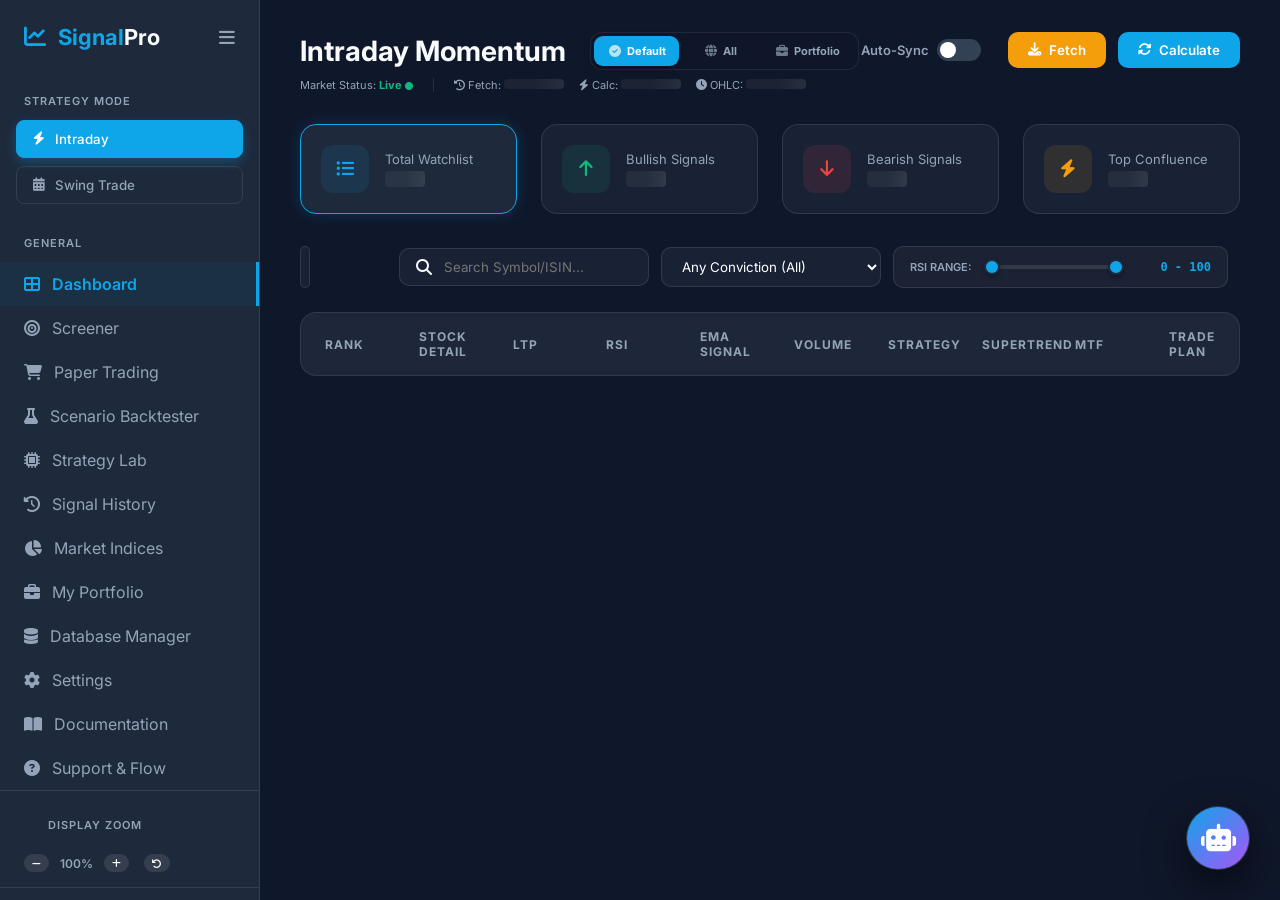
==== commit 768c1448: "Fix: screener with user created confluence" ====
--- a/index.html
+++ b/index.html
@@ -392,17 +392,18 @@
 
                     <select class="select-input" id="screener-filter-strat" onchange="applyScreenerFilters()"
                         style="width: 140px;">
-                        <option value="all">Trade Plan: All</option>
-                        <option value="PERFECT_BUY">Perfect Buy</option>
-                        <option value="PERFECT_SELL">Perfect Sell</option>
-                        <option value="DMA_BOUNCE">Support Bounce</option>
-                        <option value="OVEREXTENDED">Overextended</option>
+                        <option value="all">Strategy: All</option>
                     </select>
 
                     <select class="select-input" id="screener-filter-custom" onchange="onScreenerCustomStrategyChange()"
                         style="max-width: 280px; border-color: var(--primary);">
                         <option value="none">Default Confluence Ranking</option>
                     </select>
+
+                    <button class="btn btn-outline" onclick="exportScreenerToExcel()" 
+                        style="height: 38px; padding: 0 16px; border-color: var(--success); color: var(--success); font-weight: 700; display: flex; align-items: center; gap: 8px; border-radius: 8px; background: rgba(8, 153, 129, 0.05);">
+                        <i class="fas fa-file-excel"></i> Export
+                    </button>
 
                     <!-- Compact Dynamic Dynamic Inputs for Target/SL -->
                     <div
@@ -455,19 +456,20 @@
                 <table class="signal-table" id="screener-table">
                     <thead>
                         <tr>
-                            <th>Rank</th>
-                            <th>TF</th>
-                            <th>Stock</th>
-                            <th>CMP</th>
-                            <th>R:R</th>
-                            <th>Trade Plan (Strategy)</th>
+                            <th onclick="sortTable('screener-table', 0, 'number')" style="width: 60px; cursor: pointer;">Rank <i class="fas fa-sort"></i></th>
+                            <th onclick="sortTable('screener-table', 1, 'string')" style="width: 70px; cursor: pointer;">Side <i class="fas fa-sort"></i></th>
+                            <th onclick="sortTable('screener-table', 2, 'string')" style="width: 70px; cursor: pointer;">TF <i class="fas fa-sort"></i></th>
+                            <th onclick="sortTable('screener-table', 3, 'string')" style="cursor: pointer;">Stock <i class="fas fa-sort"></i></th>
+                            <th onclick="sortTable('screener-table', 4, 'number')" style="cursor: pointer;">CMP <i class="fas fa-sort"></i></th>
+                            <th onclick="sortTable('screener-table', 5, 'number')" style="cursor: pointer;">R:R <i class="fas fa-sort"></i></th>
+                            <th onclick="sortTable('screener-table', 6, 'string')" style="cursor: pointer;">Strategy <i class="fas fa-sort"></i></th>
                             <th class="formation-col">Formation</th>
                             <th class="pattern-name-col">Pattern Name</th>
                             <th>Add</th>
                             <th>Targets</th>
                             <th>Stop Loss</th>
-                            <th>Score</th>
-                            <th>Action</th>
+                            <th onclick="sortTable('screener-table', 12, 'number')" style="width: 70px; cursor: pointer;">Score <i class="fas fa-sort"></i></th>
+                            <th style="width: 80px;">Action</th>
                         </tr>
                     </thead>
                     <tbody id="screener-tbody">
--- a/styles.css
+++ b/styles.css
@@ -15,6 +15,7 @@
     --glass-border: rgba(255, 255, 255, 0.08);
     --portfolio: #a855f7;
     --portfolio-rgb: 168, 85, 247;
+    --purple: #a855f7;
 }
 
 * {
@@ -558,6 +559,12 @@
     background: rgba(239, 68, 68, 0.2);
     border: 1px solid var(--danger);
     color: var(--danger) !important;
+}
+
+.rank-purple {
+    background: rgba(168, 85, 247, 0.2);
+    border: 1px solid var(--purple);
+    color: var(--purple) !important;
 }
 
 .symbol-name {
